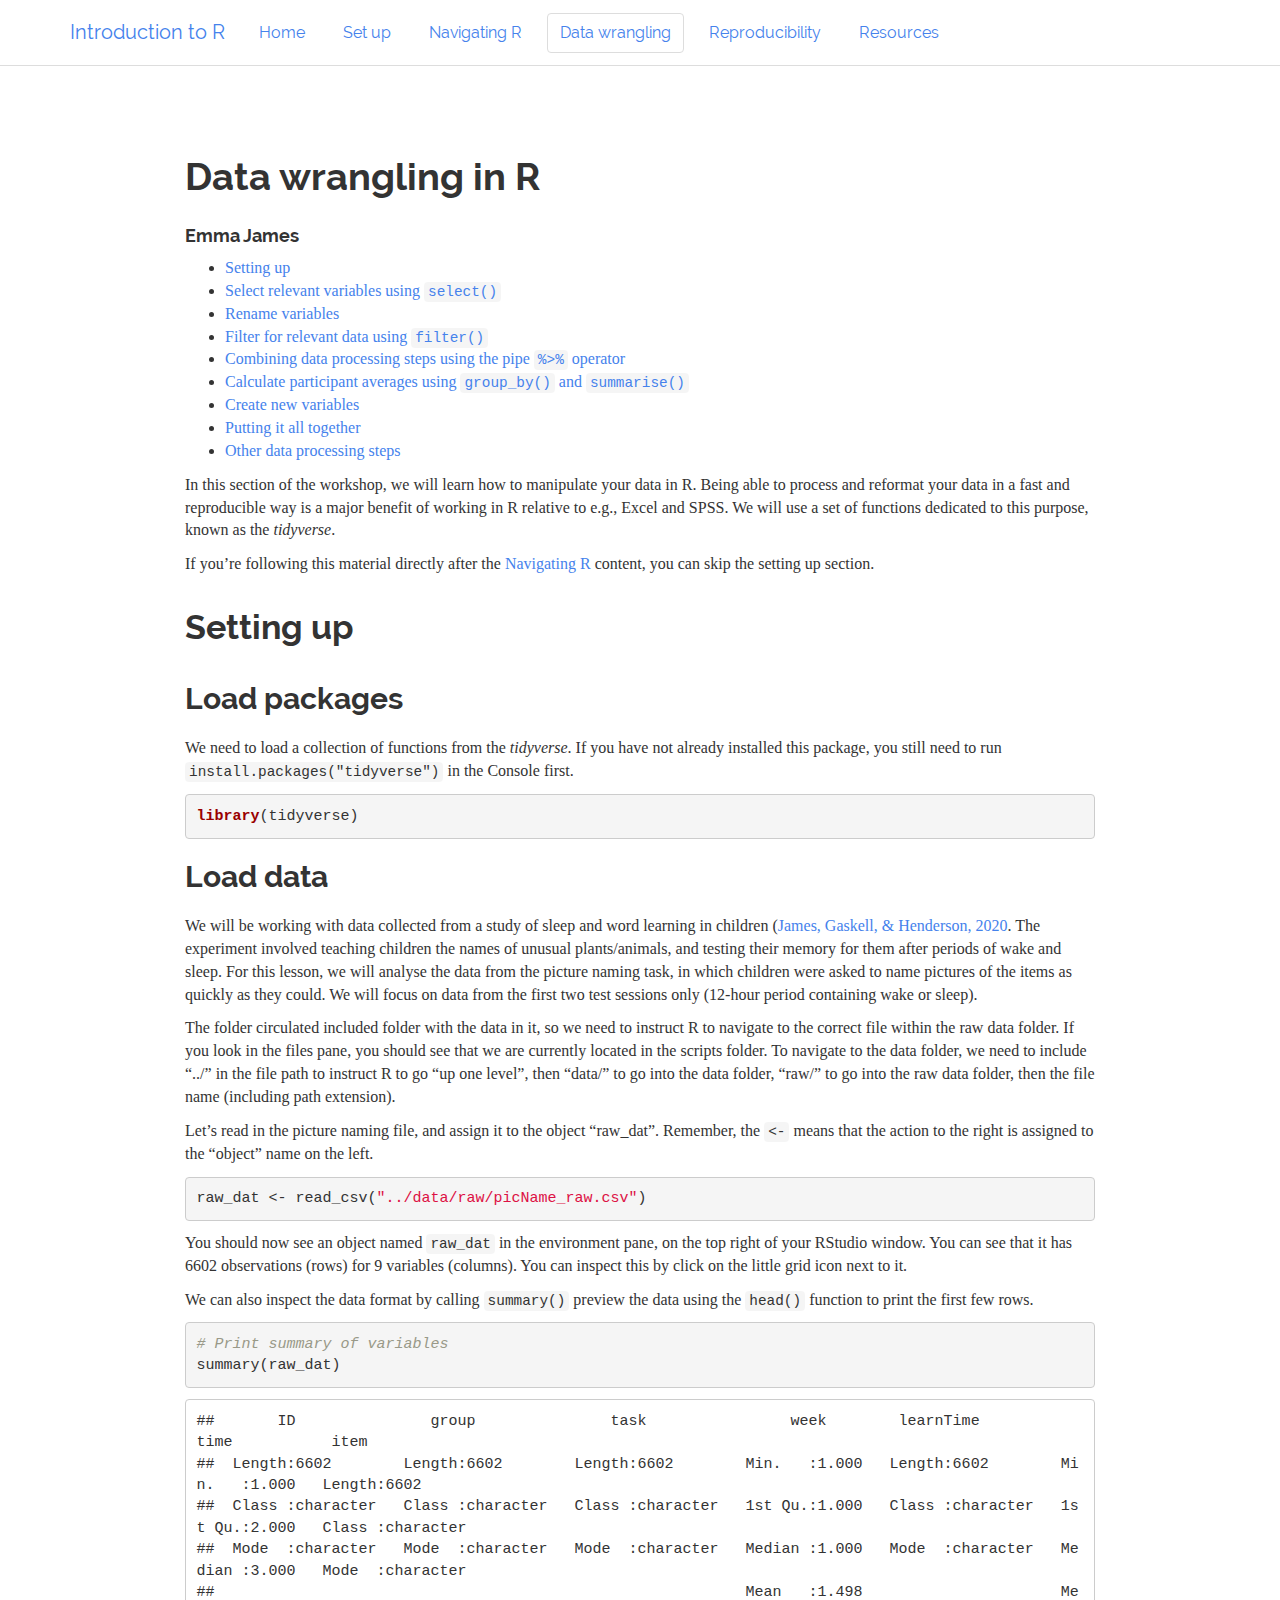
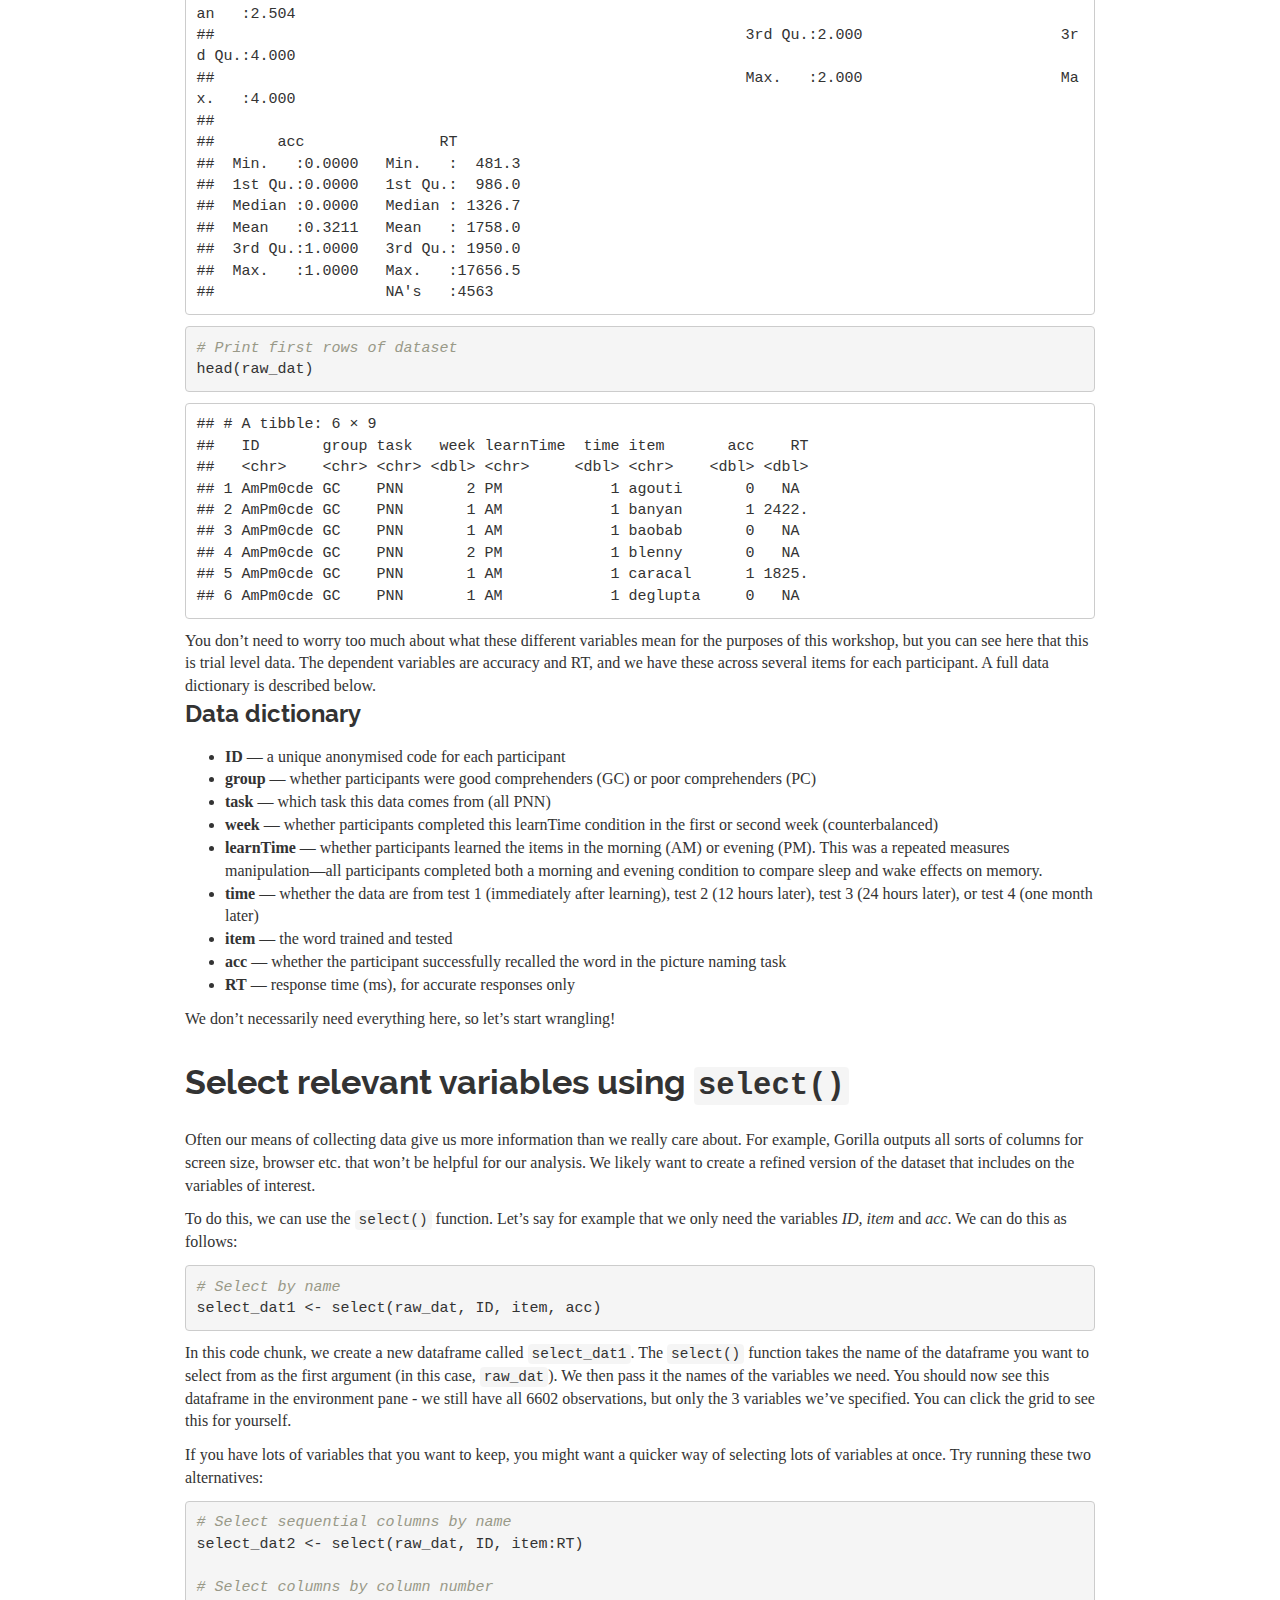
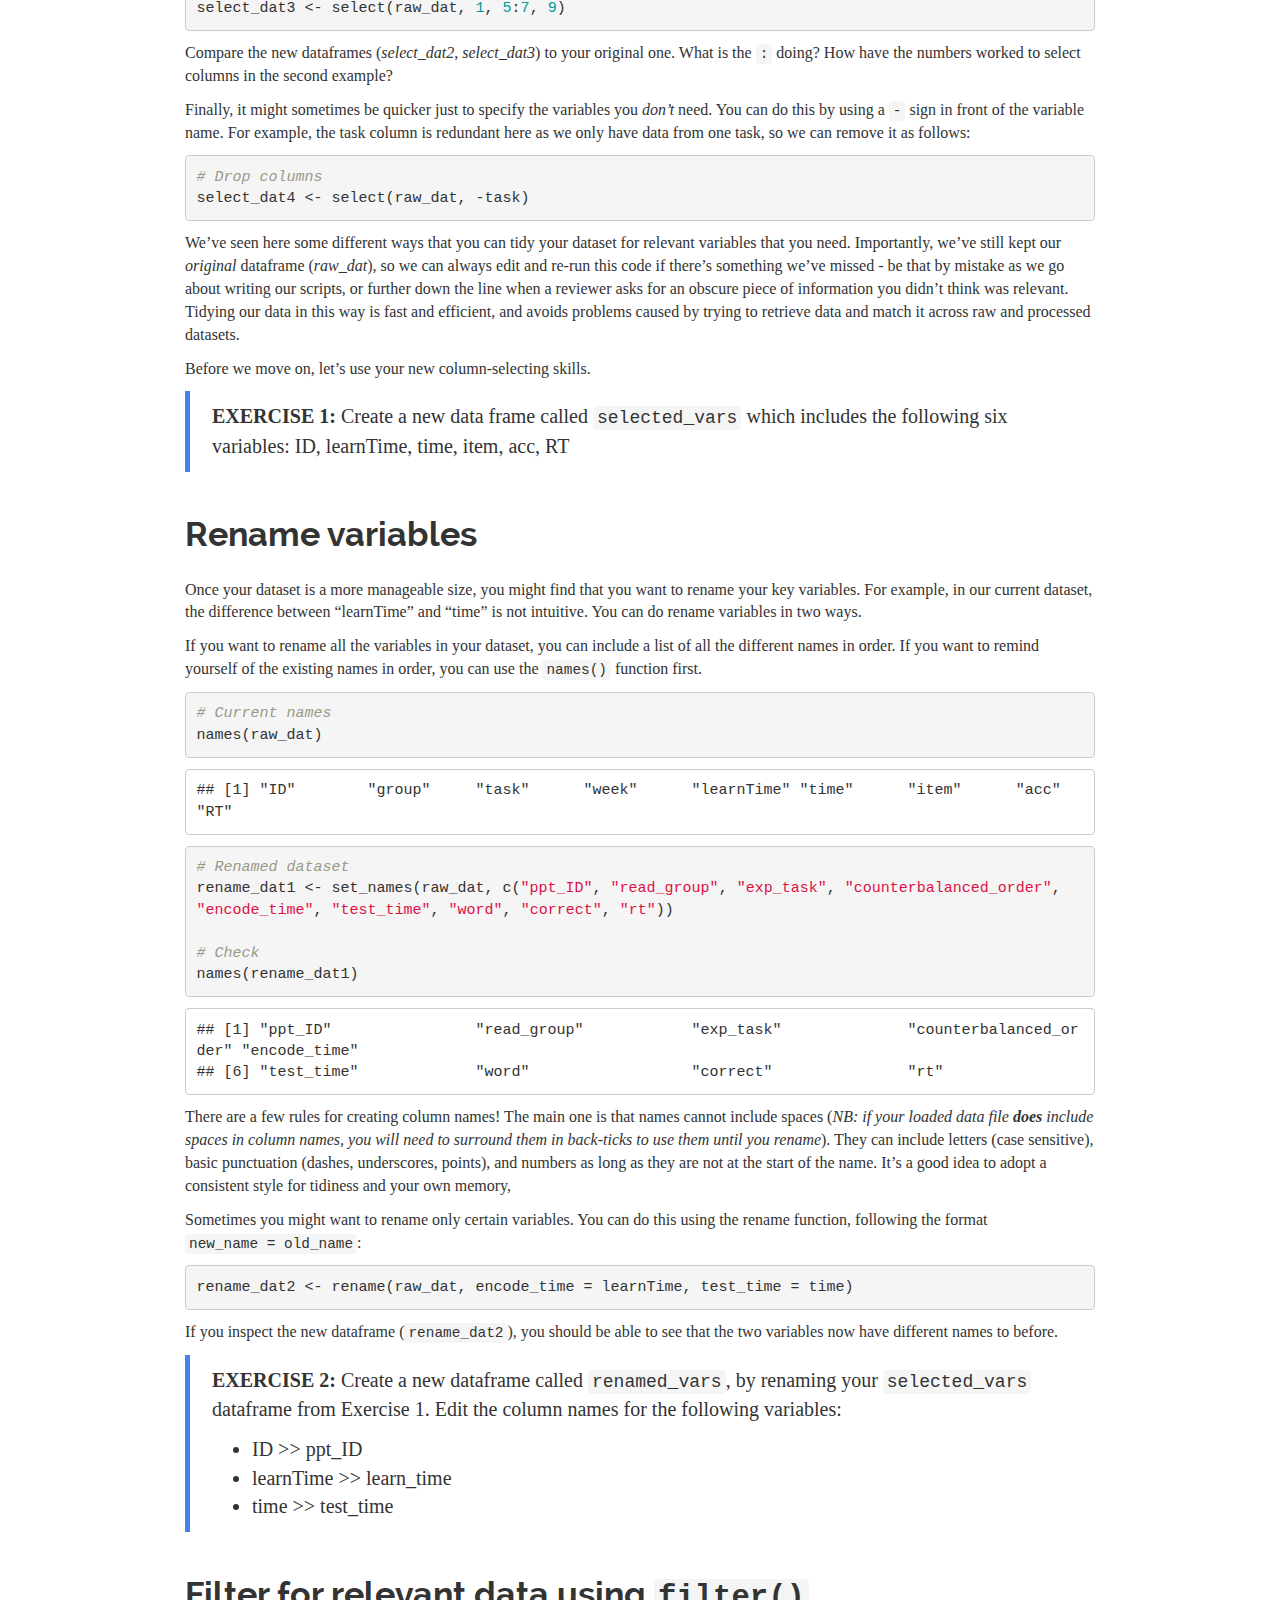
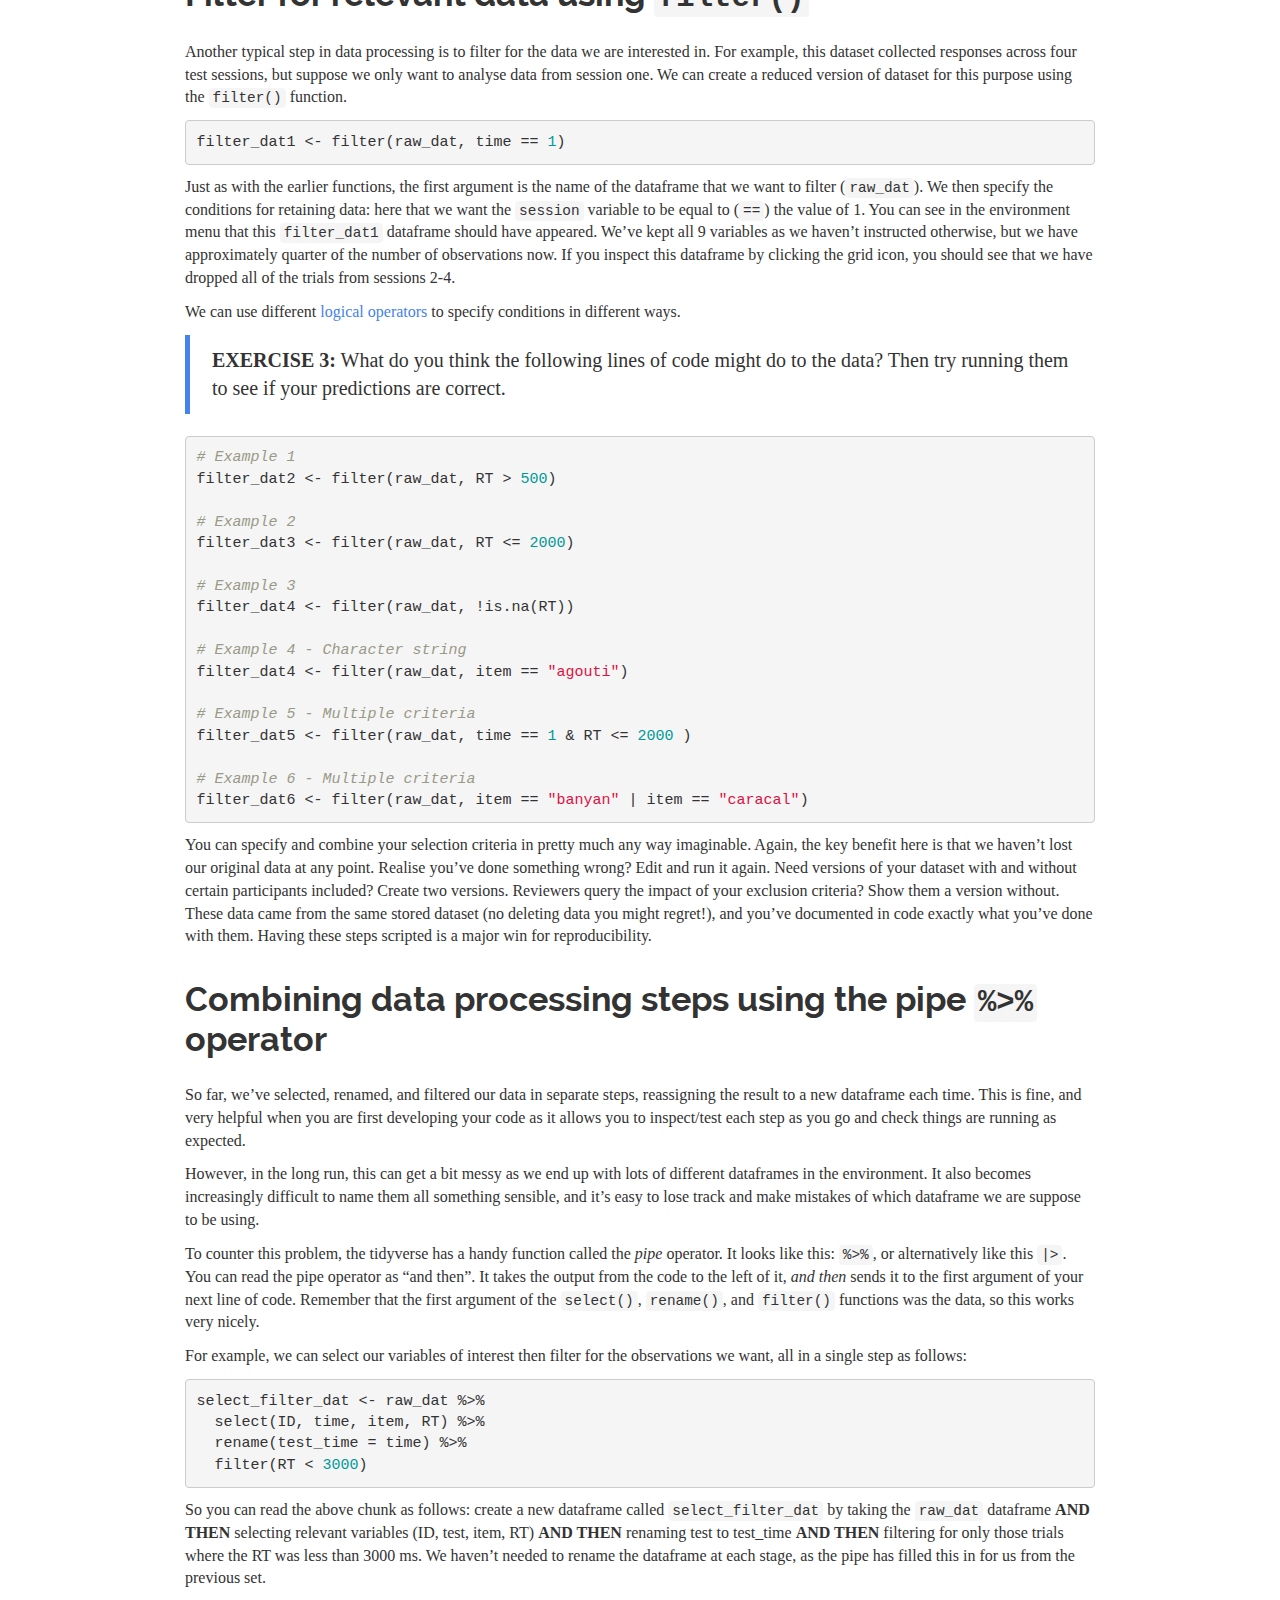
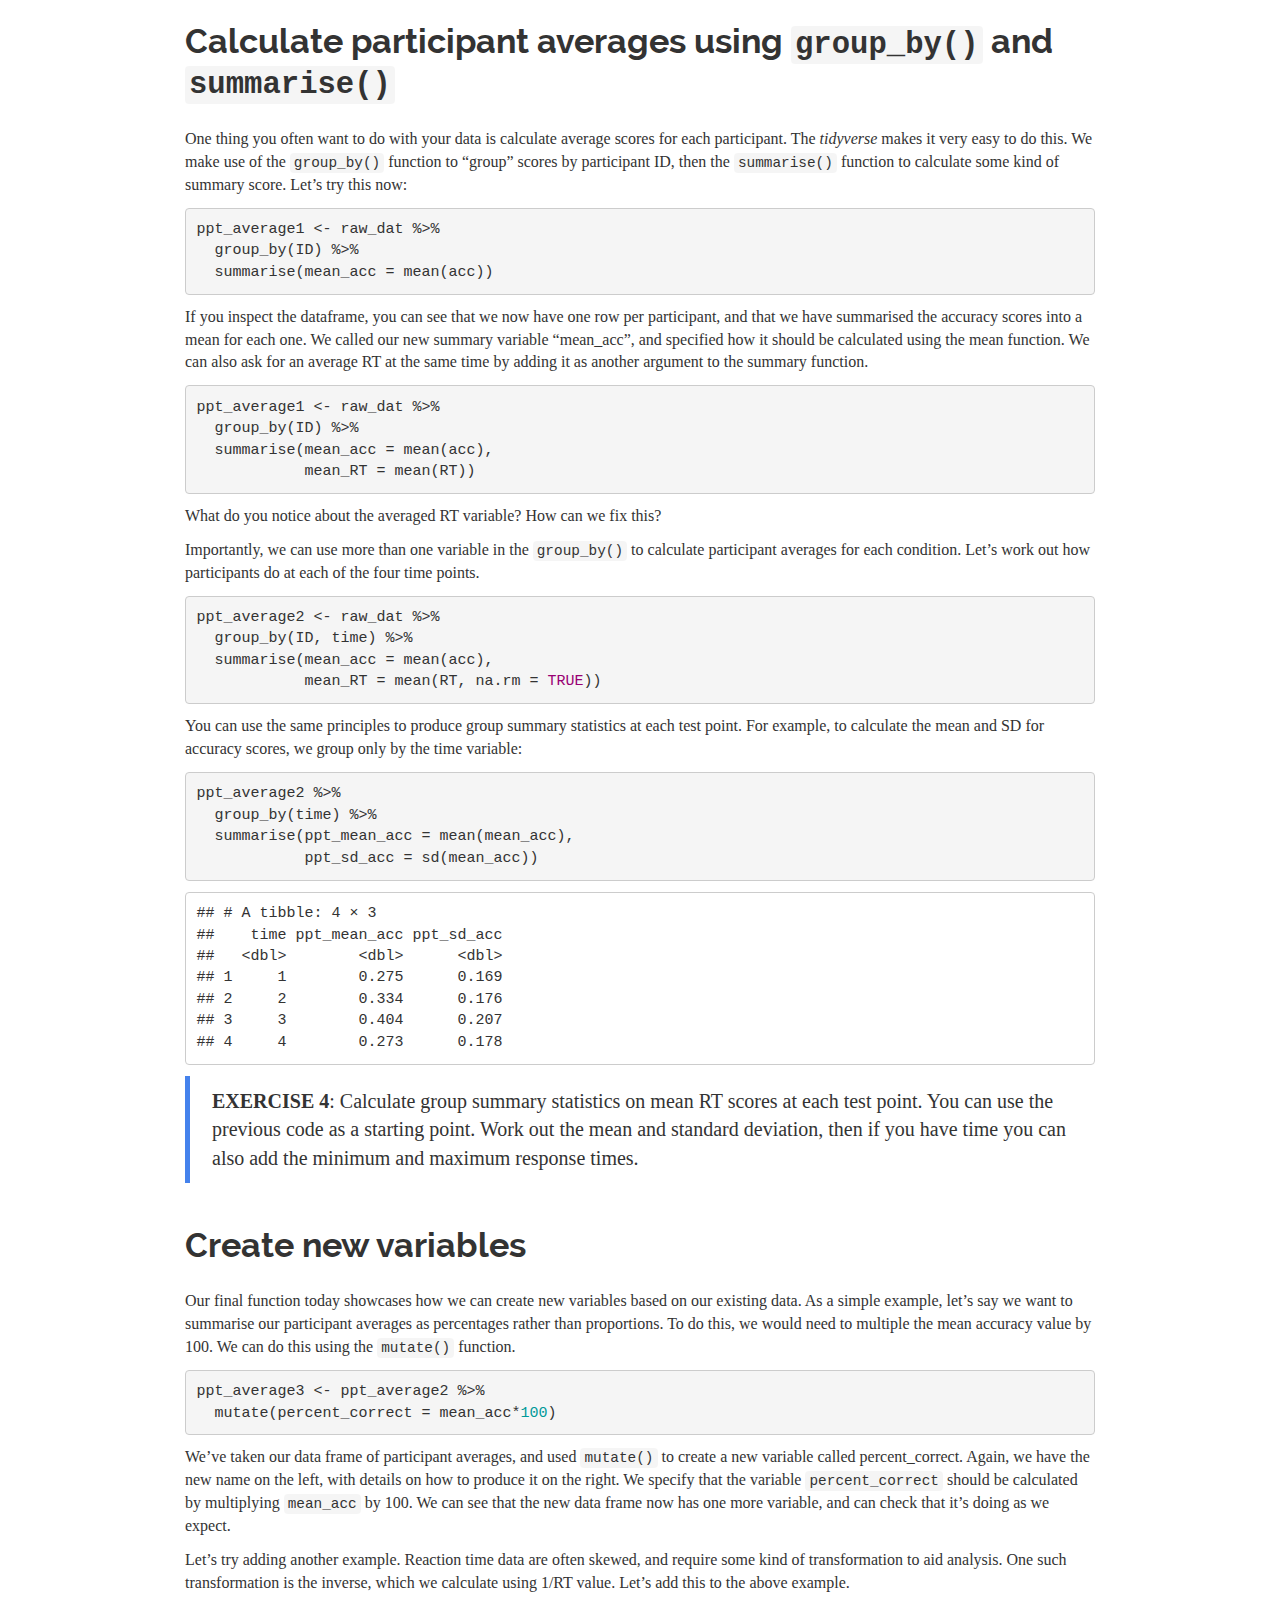
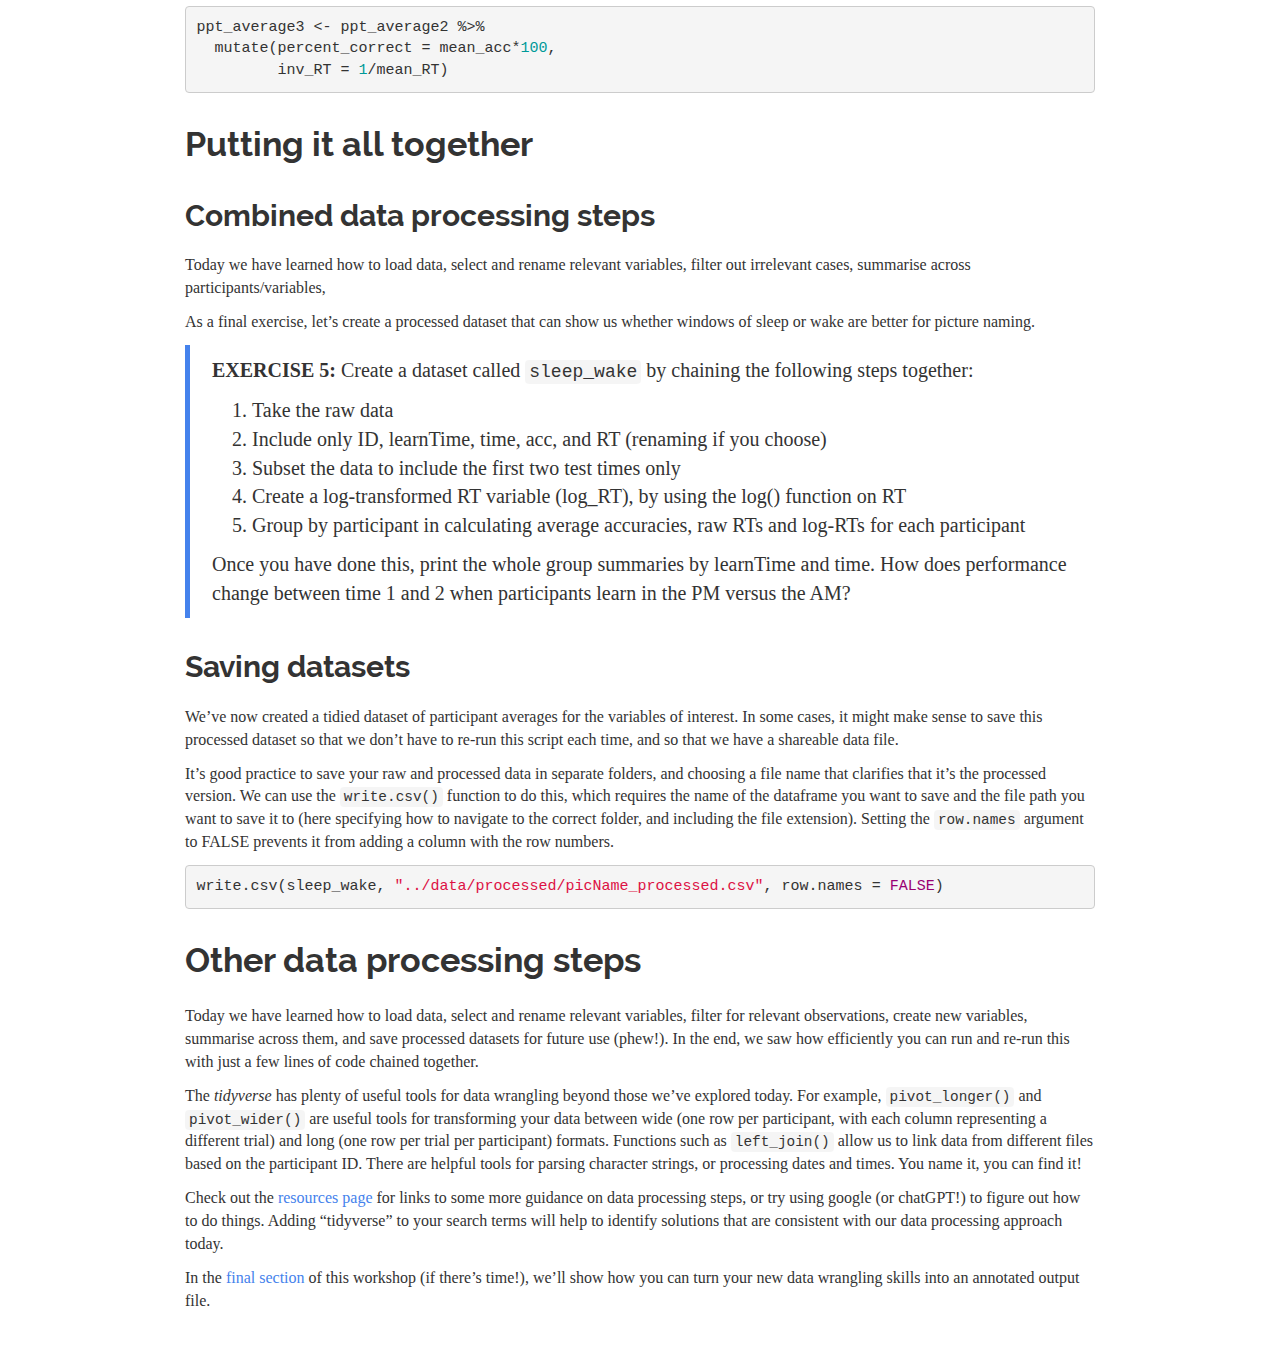
==== docs/data_wrangling.html @ 0422e915 "edited data wrangling typos" ====
<!DOCTYPE html>

<html>

<head>

<meta charset="utf-8" />
<meta name="generator" content="pandoc" />
<meta http-equiv="X-UA-Compatible" content="IE=EDGE" />


<meta name="author" content="Emma James" />


<title>Data wrangling in R</title>

<script src="site_libs/header-attrs-2.27/header-attrs.js"></script>
<script src="site_libs/jquery-3.6.0/jquery-3.6.0.min.js"></script>
<meta name="viewport" content="width=device-width, initial-scale=1" />
<link href="site_libs/bootstrap-3.3.5/css/readable.min.css" rel="stylesheet" />
<script src="site_libs/bootstrap-3.3.5/js/bootstrap.min.js"></script>
<script src="site_libs/bootstrap-3.3.5/shim/html5shiv.min.js"></script>
<script src="site_libs/bootstrap-3.3.5/shim/respond.min.js"></script>
<style>h1 {font-size: 34px;}
       h1.title {font-size: 38px;}
       h2 {font-size: 30px;}
       h3 {font-size: 24px;}
       h4 {font-size: 18px;}
       h5 {font-size: 16px;}
       h6 {font-size: 12px;}
       code {color: inherit; background-color: rgba(0, 0, 0, 0.04);}
       pre:not([class]) { background-color: white }</style>
<script src="site_libs/navigation-1.1/tabsets.js"></script>
<link href="site_libs/highlightjs-9.12.0/default.css" rel="stylesheet" />
<script src="site_libs/highlightjs-9.12.0/highlight.js"></script>

<style type="text/css">
  code{white-space: pre-wrap;}
  span.smallcaps{font-variant: small-caps;}
  span.underline{text-decoration: underline;}
  div.column{display: inline-block; vertical-align: top; width: 50%;}
  div.hanging-indent{margin-left: 1.5em; text-indent: -1.5em;}
  ul.task-list{list-style: none;}
    </style>

<style type="text/css">code{white-space: pre;}</style>
<script type="text/javascript">
if (window.hljs) {
  hljs.configure({languages: []});
  hljs.initHighlightingOnLoad();
  if (document.readyState && document.readyState === "complete") {
    window.setTimeout(function() { hljs.initHighlighting(); }, 0);
  }
}
</script>






<link rel="stylesheet" href="style.css" type="text/css" />



<style type = "text/css">
.main-container {
  max-width: 940px;
  margin-left: auto;
  margin-right: auto;
}
img {
  max-width:100%;
}
.tabbed-pane {
  padding-top: 12px;
}
.html-widget {
  margin-bottom: 20px;
}
button.code-folding-btn:focus {
  outline: none;
}
summary {
  display: list-item;
}
details > summary > p:only-child {
  display: inline;
}
pre code {
  padding: 0;
}
</style>


<style type="text/css">
.dropdown-submenu {
  position: relative;
}
.dropdown-submenu>.dropdown-menu {
  top: 0;
  left: 100%;
  margin-top: -6px;
  margin-left: -1px;
  border-radius: 0 6px 6px 6px;
}
.dropdown-submenu:hover>.dropdown-menu {
  display: block;
}
.dropdown-submenu>a:after {
  display: block;
  content: " ";
  float: right;
  width: 0;
  height: 0;
  border-color: transparent;
  border-style: solid;
  border-width: 5px 0 5px 5px;
  border-left-color: #cccccc;
  margin-top: 5px;
  margin-right: -10px;
}
.dropdown-submenu:hover>a:after {
  border-left-color: #adb5bd;
}
.dropdown-submenu.pull-left {
  float: none;
}
.dropdown-submenu.pull-left>.dropdown-menu {
  left: -100%;
  margin-left: 10px;
  border-radius: 6px 0 6px 6px;
}
</style>

<script type="text/javascript">
// manage active state of menu based on current page
$(document).ready(function () {
  // active menu anchor
  href = window.location.pathname
  href = href.substr(href.lastIndexOf('/') + 1)
  if (href === "")
    href = "index.html";
  var menuAnchor = $('a[href="' + href + '"]');

  // mark the anchor link active (and if it's in a dropdown, also mark that active)
  var dropdown = menuAnchor.closest('li.dropdown');
  if (window.bootstrap) { // Bootstrap 4+
    menuAnchor.addClass('active');
    dropdown.find('> .dropdown-toggle').addClass('active');
  } else { // Bootstrap 3
    menuAnchor.parent().addClass('active');
    dropdown.addClass('active');
  }

  // Navbar adjustments
  var navHeight = $(".navbar").first().height() + 15;
  var style = document.createElement('style');
  var pt = "padding-top: " + navHeight + "px; ";
  var mt = "margin-top: -" + navHeight + "px; ";
  var css = "";
  // offset scroll position for anchor links (for fixed navbar)
  for (var i = 1; i <= 6; i++) {
    css += ".section h" + i + "{ " + pt + mt + "}\n";
  }
  style.innerHTML = "body {" + pt + "padding-bottom: 40px; }\n" + css;
  document.head.appendChild(style);
});
</script>

<!-- tabsets -->

<style type="text/css">
.tabset-dropdown > .nav-tabs {
  display: inline-table;
  max-height: 500px;
  min-height: 44px;
  overflow-y: auto;
  border: 1px solid #ddd;
  border-radius: 4px;
}

.tabset-dropdown > .nav-tabs > li.active:before, .tabset-dropdown > .nav-tabs.nav-tabs-open:before {
  content: "\e259";
  font-family: 'Glyphicons Halflings';
  display: inline-block;
  padding: 10px;
  border-right: 1px solid #ddd;
}

.tabset-dropdown > .nav-tabs.nav-tabs-open > li.active:before {
  content: "\e258";
  font-family: 'Glyphicons Halflings';
  border: none;
}

.tabset-dropdown > .nav-tabs > li.active {
  display: block;
}

.tabset-dropdown > .nav-tabs > li > a,
.tabset-dropdown > .nav-tabs > li > a:focus,
.tabset-dropdown > .nav-tabs > li > a:hover {
  border: none;
  display: inline-block;
  border-radius: 4px;
  background-color: transparent;
}

.tabset-dropdown > .nav-tabs.nav-tabs-open > li {
  display: block;
  float: none;
}

.tabset-dropdown > .nav-tabs > li {
  display: none;
}
</style>

<!-- code folding -->




</head>

<body>


<div class="container-fluid main-container">




<div class="navbar navbar-default  navbar-fixed-top" role="navigation">
  <div class="container">
    <div class="navbar-header">
      <button type="button" class="navbar-toggle collapsed" data-toggle="collapse" data-bs-toggle="collapse" data-target="#navbar" data-bs-target="#navbar">
        <span class="icon-bar"></span>
        <span class="icon-bar"></span>
        <span class="icon-bar"></span>
      </button>
      <a class="navbar-brand" href="index.html">Introduction to R</a>
    </div>
    <div id="navbar" class="navbar-collapse collapse">
      <ul class="nav navbar-nav">
        <li>
  <a href="index.html">Home</a>
</li>
<li>
  <a href="setup.html">Set up</a>
</li>
<li>
  <a href="navigating_R.html">Navigating R</a>
</li>
<li>
  <a href="data_wrangling.html">Data wrangling</a>
</li>
<li>
  <a href="reproducibility.html">Reproducibility</a>
</li>
<li>
  <a href="resources.html">Resources</a>
</li>
      </ul>
      <ul class="nav navbar-nav navbar-right">
        
      </ul>
    </div><!--/.nav-collapse -->
  </div><!--/.container -->
</div><!--/.navbar -->

<div id="header">



<h1 class="title toc-ignore">Data wrangling in R</h1>
<h4 class="author">Emma James</h4>

</div>

<div id="TOC">
<ul>
<li><a href="#setting-up" id="toc-setting-up">Setting up</a></li>
<li><a href="#select-relevant-variables-using-select"
id="toc-select-relevant-variables-using-select">Select relevant
variables using <code>select()</code></a></li>
<li><a href="#rename-variables" id="toc-rename-variables">Rename
variables</a></li>
<li><a href="#filter-for-relevant-data-using-filter"
id="toc-filter-for-relevant-data-using-filter">Filter for relevant data
using <code>filter()</code></a></li>
<li><a href="#combining-data-processing-steps-using-the-pipe-operator"
id="toc-combining-data-processing-steps-using-the-pipe-operator">Combining
data processing steps using the pipe <code>%&gt;%</code>
operator</a></li>
<li><a
href="#calculate-participant-averages-using-group_by-and-summarise"
id="toc-calculate-participant-averages-using-group_by-and-summarise">Calculate
participant averages using <code>group_by()</code> and
<code>summarise()</code></a></li>
<li><a href="#create-new-variables" id="toc-create-new-variables">Create
new variables</a></li>
<li><a href="#putting-it-all-together"
id="toc-putting-it-all-together">Putting it all together</a></li>
<li><a href="#other-data-processing-steps"
id="toc-other-data-processing-steps">Other data processing
steps</a></li>
</ul>
</div>

<p>In this section of the workshop, we will learn how to manipulate your
data in R. Being able to process and reformat your data in a fast and
reproducible way is a major benefit of working in R relative to e.g.,
Excel and SPSS. We will use a set of functions dedicated to this
purpose, known as the <em>tidyverse</em>.</p>
<p>If you’re following this material directly after the <a
href="https://emljames.github.io/introR/navigating_R.html">Navigating
R</a> content, you can skip the setting up section.</p>
<div id="setting-up" class="section level1">
<h1>Setting up</h1>
<div id="load-packages" class="section level2">
<h2>Load packages</h2>
<p>We need to load a collection of functions from the
<em>tidyverse</em>. If you have not already installed this package, you
still need to run <code>install.packages("tidyverse")</code> in the
Console first.</p>
<pre class="r"><code>library(tidyverse)</code></pre>
</div>
<div id="load-data" class="section level2">
<h2>Load data</h2>
<p>We will be working with data collected from a study of sleep and word
learning in children (<a
href="https://acamh.onlinelibrary.wiley.com/doi/full/10.1111/jcpp.13253">James,
Gaskell, &amp; Henderson, 2020</a>. The experiment involved teaching
children the names of unusual plants/animals, and testing their memory
for them after periods of wake and sleep. For this lesson, we will
analyse the data from the picture naming task, in which children were
asked to name pictures of the items as quickly as they could. We will
focus on data from the first two test sessions only (12-hour period
containing wake or sleep).</p>
<p>The folder circulated included folder with the data in it, so we need
to instruct R to navigate to the correct file within the raw data
folder. If you look in the files pane, you should see that we are
currently located in the scripts folder. To navigate to the data folder,
we need to include “../” in the file path to instruct R to go “up one
level”, then “data/” to go into the data folder, “raw/” to go into the
raw data folder, then the file name (including path extension).</p>
<p>Let’s read in the picture naming file, and assign it to the object
“raw_dat”. Remember, the <code>&lt;-</code> means that the action to the
right is assigned to the “object” name on the left.</p>
<pre class="r"><code>raw_dat &lt;- read_csv(&quot;../data/raw/picName_raw.csv&quot;)</code></pre>
<p>You should now see an object named <code>raw_dat</code> in the
environment pane, on the top right of your RStudio window. You can see
that it has 6602 observations (rows) for 9 variables (columns). You can
inspect this by click on the little grid icon next to it.</p>
<p>We can also inspect the data format by calling <code>summary()</code>
preview the data using the <code>head()</code> function to print the
first few rows.</p>
<pre class="r"><code># Print summary of variables
summary(raw_dat)</code></pre>
<pre><code>##       ID               group               task                week        learnTime              time           item          
##  Length:6602        Length:6602        Length:6602        Min.   :1.000   Length:6602        Min.   :1.000   Length:6602       
##  Class :character   Class :character   Class :character   1st Qu.:1.000   Class :character   1st Qu.:2.000   Class :character  
##  Mode  :character   Mode  :character   Mode  :character   Median :1.000   Mode  :character   Median :3.000   Mode  :character  
##                                                           Mean   :1.498                      Mean   :2.504                     
##                                                           3rd Qu.:2.000                      3rd Qu.:4.000                     
##                                                           Max.   :2.000                      Max.   :4.000                     
##                                                                                                                                
##       acc               RT         
##  Min.   :0.0000   Min.   :  481.3  
##  1st Qu.:0.0000   1st Qu.:  986.0  
##  Median :0.0000   Median : 1326.7  
##  Mean   :0.3211   Mean   : 1758.0  
##  3rd Qu.:1.0000   3rd Qu.: 1950.0  
##  Max.   :1.0000   Max.   :17656.5  
##                   NA&#39;s   :4563</code></pre>
<pre class="r"><code># Print first rows of dataset 
head(raw_dat)</code></pre>
<pre><code>## # A tibble: 6 × 9
##   ID       group task   week learnTime  time item       acc    RT
##   &lt;chr&gt;    &lt;chr&gt; &lt;chr&gt; &lt;dbl&gt; &lt;chr&gt;     &lt;dbl&gt; &lt;chr&gt;    &lt;dbl&gt; &lt;dbl&gt;
## 1 AmPm0cde GC    PNN       2 PM            1 agouti       0   NA 
## 2 AmPm0cde GC    PNN       1 AM            1 banyan       1 2422.
## 3 AmPm0cde GC    PNN       1 AM            1 baobab       0   NA 
## 4 AmPm0cde GC    PNN       2 PM            1 blenny       0   NA 
## 5 AmPm0cde GC    PNN       1 AM            1 caracal      1 1825.
## 6 AmPm0cde GC    PNN       1 AM            1 deglupta     0   NA</code></pre>
<p>You don’t need to worry too much about what these different variables
mean for the purposes of this workshop, but you can see here that this
is trial level data. The dependent variables are accuracy and RT, and we
have these across several items for each participant. A full data
dictionary is described below.</p>
<div id="data-dictionary" class="section level3">
<h3>Data dictionary</h3>
<ul>
<li><strong>ID</strong> — a unique anonymised code for each
participant</li>
<li><strong>group</strong> — whether participants were good
comprehenders (GC) or poor comprehenders (PC)</li>
<li><strong>task</strong> — which task this data comes from (all
PNN)</li>
<li><strong>week</strong> — whether participants completed this
learnTime condition in the first or second week (counterbalanced)</li>
<li><strong>learnTime</strong> — whether participants learned the items
in the morning (AM) or evening (PM). This was a repeated measures
manipulation—all participants completed both a morning and evening
condition to compare sleep and wake effects on memory.</li>
<li><strong>time</strong> — whether the data are from test 1
(immediately after learning), test 2 (12 hours later), test 3 (24 hours
later), or test 4 (one month later)</li>
<li><strong>item</strong> — the word trained and tested</li>
<li><strong>acc</strong> — whether the participant successfully recalled
the word in the picture naming task</li>
<li><strong>RT</strong> — response time (ms), for accurate responses
only</li>
</ul>
<p>We don’t necessarily need everything here, so let’s start
wrangling!</p>
</div>
</div>
</div>
<div id="select-relevant-variables-using-select" class="section level1">
<h1>Select relevant variables using <code>select()</code></h1>
<p>Often our means of collecting data give us more information than we
really care about. For example, Gorilla outputs all sorts of columns for
screen size, browser etc. that won’t be helpful for our analysis. We
likely want to create a refined version of the dataset that includes on
the variables of interest.</p>
<p>To do this, we can use the <code>select()</code> function. Let’s say
for example that we only need the variables <em>ID, item</em> and
<em>acc</em>. We can do this as follows:</p>
<pre class="r"><code># Select by name
select_dat1 &lt;- select(raw_dat, ID, item, acc)</code></pre>
<p>In this code chunk, we create a new dataframe called
<code>select_dat1</code>. The <code>select()</code> function takes the
name of the dataframe you want to select from as the first argument (in
this case, <code>raw_dat</code>). We then pass it the names of the
variables we need. You should now see this dataframe in the environment
pane - we still have all 6602 observations, but only the 3 variables
we’ve specified. You can click the grid to see this for yourself.</p>
<p>If you have lots of variables that you want to keep, you might want a
quicker way of selecting lots of variables at once. Try running these
two alternatives:</p>
<pre class="r"><code># Select sequential columns by name
select_dat2 &lt;- select(raw_dat, ID, item:RT)

# Select columns by column number
select_dat3 &lt;- select(raw_dat, 1, 5:7, 9)</code></pre>
<p>Compare the new dataframes (<em>select_dat2</em>,
<em>select_dat3</em>) to your original one. What is the <code>:</code>
doing? How have the numbers worked to select columns in the second
example?</p>
<p>Finally, it might sometimes be quicker just to specify the variables
you <em>don’t</em> need. You can do this by using a <code>-</code> sign
in front of the variable name. For example, the task column is redundant
here as we only have data from one task, so we can remove it as
follows:</p>
<pre class="r"><code># Drop columns 
select_dat4 &lt;- select(raw_dat, -task)</code></pre>
<p>We’ve seen here some different ways that you can tidy your dataset
for relevant variables that you need. Importantly, we’ve still kept our
<em>original</em> dataframe (<em>raw_dat</em>), so we can always edit
and re-run this code if there’s something we’ve missed - be that by
mistake as we go about writing our scripts, or further down the line
when a reviewer asks for an obscure piece of information you didn’t
think was relevant. Tidying our data in this way is fast and efficient,
and avoids problems caused by trying to retrieve data and match it
across raw and processed datasets.</p>
<p>Before we move on, let’s use your new column-selecting skills.</p>
<blockquote>
<p><strong>EXERCISE 1:</strong> Create a new data frame called
<code>selected_vars</code> which includes the following six variables:
ID, learnTime, time, item, acc, RT</p>
</blockquote>
</div>
<div id="rename-variables" class="section level1">
<h1>Rename variables</h1>
<p>Once your dataset is a more manageable size, you might find that you
want to rename your key variables. For example, in our current dataset,
the difference between “learnTime” and “time” is not intuitive. You can
do rename variables in two ways.</p>
<p>If you want to rename all the variables in your dataset, you can
include a list of all the different names in order. If you want to
remind yourself of the existing names in order, you can use the
<code>names()</code> function first.</p>
<pre class="r"><code># Current names
names(raw_dat)</code></pre>
<pre><code>## [1] &quot;ID&quot;        &quot;group&quot;     &quot;task&quot;      &quot;week&quot;      &quot;learnTime&quot; &quot;time&quot;      &quot;item&quot;      &quot;acc&quot;       &quot;RT&quot;</code></pre>
<pre class="r"><code># Renamed dataset
rename_dat1 &lt;- set_names(raw_dat, c(&quot;ppt_ID&quot;, &quot;read_group&quot;, &quot;exp_task&quot;, &quot;counterbalanced_order&quot;, &quot;encode_time&quot;, &quot;test_time&quot;, &quot;word&quot;, &quot;correct&quot;, &quot;rt&quot;))

# Check 
names(rename_dat1)</code></pre>
<pre><code>## [1] &quot;ppt_ID&quot;                &quot;read_group&quot;            &quot;exp_task&quot;              &quot;counterbalanced_order&quot; &quot;encode_time&quot;          
## [6] &quot;test_time&quot;             &quot;word&quot;                  &quot;correct&quot;               &quot;rt&quot;</code></pre>
<p>There are a few rules for creating column names! The main one is that
names cannot include spaces (<em>NB: if your loaded data file
<strong>does</strong> include spaces in column names, you will need to
surround them in back-ticks to use them until you rename</em>). They can
include letters (case sensitive), basic punctuation (dashes,
underscores, points), and numbers as long as they are not at the start
of the name. It’s a good idea to adopt a consistent style for tidiness
and your own memory,</p>
<p>Sometimes you might want to rename only certain variables. You can do
this using the rename function, following the format
<code>new_name = old_name</code>:</p>
<pre class="r"><code>rename_dat2 &lt;- rename(raw_dat, encode_time = learnTime, test_time = time)</code></pre>
<p>If you inspect the new dataframe (<code>rename_dat2</code>), you
should be able to see that the two variables now have different names to
before.</p>
<blockquote>
<p><strong>EXERCISE 2:</strong> Create a new dataframe called
<code>renamed_vars</code>, by renaming your <code>selected_vars</code>
dataframe from Exercise 1. Edit the column names for the following
variables:</p>
<ul>
<li>ID &gt;&gt; ppt_ID</li>
<li>learnTime &gt;&gt; learn_time</li>
<li>time &gt;&gt; test_time</li>
</ul>
</blockquote>
</div>
<div id="filter-for-relevant-data-using-filter" class="section level1">
<h1>Filter for relevant data using <code>filter()</code></h1>
<p>Another typical step in data processing is to filter for the data we
are interested in. For example, this dataset collected responses across
four test sessions, but suppose we only want to analyse data from
session one. We can create a reduced version of dataset for this purpose
using the <code>filter()</code> function.</p>
<pre class="r"><code>filter_dat1 &lt;- filter(raw_dat, time == 1)</code></pre>
<p>Just as with the earlier functions, the first argument is the name of
the dataframe that we want to filter (<code>raw_dat</code>). We then
specify the conditions for retaining data: here that we want the
<code>session</code> variable to be equal to (<code>==</code>) the value
of 1. You can see in the environment menu that this
<code>filter_dat1</code> dataframe should have appeared. We’ve kept all
9 variables as we haven’t instructed otherwise, but we have
approximately quarter of the number of observations now. If you inspect
this dataframe by clicking the grid icon, you should see that we have
dropped all of the trials from sessions 2-4.</p>
<p>We can use different <a
href="https://bookdown.org/rwnahhas/IntroToR/logical.html">logical
operators</a> to specify conditions in different ways.</p>
<blockquote>
<p><strong>EXERCISE 3:</strong> What do you think the following lines of
code might do to the data? Then try running them to see if your
predictions are correct.</p>
</blockquote>
<pre class="r"><code># Example 1
filter_dat2 &lt;- filter(raw_dat, RT &gt; 500)

# Example 2
filter_dat3 &lt;- filter(raw_dat, RT &lt;= 2000)

# Example 3
filter_dat4 &lt;- filter(raw_dat, !is.na(RT))

# Example 4 - Character string
filter_dat4 &lt;- filter(raw_dat, item == &quot;agouti&quot;)

# Example 5 - Multiple criteria
filter_dat5 &lt;- filter(raw_dat, time == 1 &amp; RT &lt;= 2000 )

# Example 6 - Multiple criteria
filter_dat6 &lt;- filter(raw_dat, item == &quot;banyan&quot; | item == &quot;caracal&quot;)</code></pre>
<p>You can specify and combine your selection criteria in pretty much
any way imaginable. Again, the key benefit here is that we haven’t lost
our original data at any point. Realise you’ve done something wrong?
Edit and run it again. Need versions of your dataset with and without
certain participants included? Create two versions. Reviewers query the
impact of your exclusion criteria? Show them a version without. These
data came from the same stored dataset (no deleting data you might
regret!), and you’ve documented in code exactly what you’ve done with
them. Having these steps scripted is a major win for
reproducibility.</p>
</div>
<div id="combining-data-processing-steps-using-the-pipe-operator"
class="section level1">
<h1>Combining data processing steps using the pipe <code>%&gt;%</code>
operator</h1>
<p>So far, we’ve selected, renamed, and filtered our data in separate
steps, reassigning the result to a new dataframe each time. This is
fine, and very helpful when you are first developing your code as it
allows you to inspect/test each step as you go and check things are
running as expected.</p>
<p>However, in the long run, this can get a bit messy as we end up with
lots of different dataframes in the environment. It also becomes
increasingly difficult to name them all something sensible, and it’s
easy to lose track and make mistakes of which dataframe we are suppose
to be using.</p>
<p>To counter this problem, the tidyverse has a handy function called
the <em>pipe</em> operator. It looks like this: <code>%&gt;%</code>, or
alternatively like this <code>|&gt;</code>. You can read the pipe
operator as “and then”. It takes the output from the code to the left of
it, <em>and then</em> sends it to the first argument of your next line
of code. Remember that the first argument of the <code>select()</code>,
<code>rename()</code>, and <code>filter()</code> functions was the data,
so this works very nicely.</p>
<p>For example, we can select our variables of interest then filter for
the observations we want, all in a single step as follows:</p>
<pre class="r"><code>select_filter_dat &lt;- raw_dat %&gt;%
  select(ID, time, item, RT) %&gt;% 
  rename(test_time = time) %&gt;% 
  filter(RT &lt; 3000)</code></pre>
<p>So you can read the above chunk as follows: create a new dataframe
called <code>select_filter_dat</code> by taking the <code>raw_dat</code>
dataframe <strong>AND THEN</strong> selecting relevant variables (ID,
test, item, RT) <strong>AND THEN</strong> renaming test to test_time
<strong>AND THEN</strong> filtering for only those trials where the RT
was less than 3000 ms. We haven’t needed to rename the dataframe at each
stage, as the pipe has filled this in for us from the previous set.</p>
</div>
<div id="calculate-participant-averages-using-group_by-and-summarise"
class="section level1">
<h1>Calculate participant averages using <code>group_by()</code> and
<code>summarise()</code></h1>
<p>One thing you often want to do with your data is calculate average
scores for each participant. The <em>tidyverse</em> makes it very easy
to do this. We make use of the <code>group_by()</code> function to
“group” scores by participant ID, then the <code>summarise()</code>
function to calculate some kind of summary score. Let’s try this
now:</p>
<pre class="r"><code>ppt_average1 &lt;- raw_dat %&gt;% 
  group_by(ID) %&gt;% 
  summarise(mean_acc = mean(acc))</code></pre>
<p>If you inspect the dataframe, you can see that we now have one row
per participant, and that we have summarised the accuracy scores into a
mean for each one. We called our new summary variable “mean_acc”, and
specified how it should be calculated using the mean function. We can
also ask for an average RT at the same time by adding it as another
argument to the summary function.</p>
<pre class="r"><code>ppt_average1 &lt;- raw_dat %&gt;% 
  group_by(ID) %&gt;% 
  summarise(mean_acc = mean(acc),
            mean_RT = mean(RT))</code></pre>
<p>What do you notice about the averaged RT variable? How can we fix
this?</p>
<p>Importantly, we can use more than one variable in the
<code>group_by()</code> to calculate participant averages for each
condition. Let’s work out how participants do at each of the four time
points.</p>
<pre class="r"><code>ppt_average2 &lt;- raw_dat %&gt;% 
  group_by(ID, time) %&gt;% 
  summarise(mean_acc = mean(acc),
            mean_RT = mean(RT, na.rm = TRUE))</code></pre>
<p>You can use the same principles to produce group summary statistics
at each test point. For example, to calculate the mean and SD for
accuracy scores, we group only by the time variable:</p>
<pre class="r"><code>ppt_average2 %&gt;% 
  group_by(time) %&gt;% 
  summarise(ppt_mean_acc = mean(mean_acc),
            ppt_sd_acc = sd(mean_acc))</code></pre>
<pre><code>## # A tibble: 4 × 3
##    time ppt_mean_acc ppt_sd_acc
##   &lt;dbl&gt;        &lt;dbl&gt;      &lt;dbl&gt;
## 1     1        0.275      0.169
## 2     2        0.334      0.176
## 3     3        0.404      0.207
## 4     4        0.273      0.178</code></pre>
<blockquote>
<p><strong>EXERCISE 4</strong>: Calculate group summary statistics on
mean RT scores at each test point. You can use the previous code as a
starting point. Work out the mean and standard deviation, then if you
have time you can also add the minimum and maximum response times.</p>
</blockquote>
</div>
<div id="create-new-variables" class="section level1">
<h1>Create new variables</h1>
<p>Our final function today showcases how we can create new variables
based on our existing data. As a simple example, let’s say we want to
summarise our participant averages as percentages rather than
proportions. To do this, we would need to multiple the mean accuracy
value by 100. We can do this using the <code>mutate()</code>
function.</p>
<pre class="r"><code>ppt_average3 &lt;- ppt_average2 %&gt;% 
  mutate(percent_correct = mean_acc*100)</code></pre>
<p>We’ve taken our data frame of participant averages, and used
<code>mutate()</code> to create a new variable called percent_correct.
Again, we have the new name on the left, with details on how to produce
it on the right. We specify that the variable
<code>percent_correct</code> should be calculated by multiplying
<code>mean_acc</code> by 100. We can see that the new data frame now has
one more variable, and can check that it’s doing as we expect.</p>
<p>Let’s try adding another example. Reaction time data are often
skewed, and require some kind of transformation to aid analysis. One
such transformation is the inverse, which we calculate using 1/RT value.
Let’s add this to the above example.</p>
<pre class="r"><code>ppt_average3 &lt;- ppt_average2 %&gt;% 
  mutate(percent_correct = mean_acc*100,
         inv_RT = 1/mean_RT)</code></pre>
</div>
<div id="putting-it-all-together" class="section level1">
<h1>Putting it all together</h1>
<div id="combined-data-processing-steps" class="section level2">
<h2>Combined data processing steps</h2>
<p>Today we have learned how to load data, select and rename relevant
variables, filter out irrelevant cases, summarise across
participants/variables,</p>
<p>As a final exercise, let’s create a processed dataset that can show
us whether windows of sleep or wake are better for picture naming.</p>
<blockquote>
<p><strong>EXERCISE 5:</strong> Create a dataset called
<code>sleep_wake</code> by chaining the following steps together:</p>
<ol style="list-style-type: decimal">
<li>Take the raw data</li>
<li>Include only ID, learnTime, time, acc, and RT (renaming if you
choose)</li>
<li>Subset the data to include the first two test times only</li>
<li>Create a log-transformed RT variable (log_RT), by using the log()
function on RT</li>
<li>Group by participant in calculating average accuracies, raw RTs and
log-RTs for each participant</li>
</ol>
<p>Once you have done this, print the whole group summaries by learnTime
and time. How does performance change between time 1 and 2 when
participants learn in the PM versus the AM?</p>
</blockquote>
</div>
<div id="saving-datasets" class="section level2">
<h2>Saving datasets</h2>
<p>We’ve now created a tidied dataset of participant averages for the
variables of interest. In some cases, it might make sense to save this
processed dataset so that we don’t have to re-run this script each time,
and so that we have a shareable data file.</p>
<p>It’s good practice to save your raw and processed data in separate
folders, and choosing a file name that clarifies that it’s the processed
version. We can use the <code>write.csv()</code> function to do this,
which requires the name of the dataframe you want to save and the file
path you want to save it to (here specifying how to navigate to the
correct folder, and including the file extension). Setting the
<code>row.names</code> argument to FALSE prevents it from adding a
column with the row numbers.</p>
<pre class="r"><code>write.csv(sleep_wake, &quot;../data/processed/picName_processed.csv&quot;, row.names = FALSE)</code></pre>
</div>
</div>
<div id="other-data-processing-steps" class="section level1">
<h1>Other data processing steps</h1>
<p>Today we have learned how to load data, select and rename relevant
variables, filter for relevant observations, create new variables,
summarise across them, and save processed datasets for future use
(phew!). In the end, we saw how efficiently you can run and re-run this
with just a few lines of code chained together.</p>
<p>The <em>tidyverse</em> has plenty of useful tools for data wrangling
beyond those we’ve explored today. For example,
<code>pivot_longer()</code> and <code>pivot_wider()</code> are useful
tools for transforming your data between wide (one row per participant,
with each column representing a different trial) and long (one row per
trial per participant) formats. Functions such as
<code>left_join()</code> allow us to link data from different files
based on the participant ID. There are helpful tools for parsing
character strings, or processing dates and times. You name it, you can
find it!</p>
<p>Check out the <a
href="https://emljames.github.io/introR/resources.html">resources
page</a> for links to some more guidance on data processing steps, or
try using google (or chatGPT!) to figure out how to do things. Adding
“tidyverse” to your search terms will help to identify solutions that
are consistent with our data processing approach today.</p>
<p>In the <a
href="https://emljames.github.io/introR/reproducibility.html">final
section</a> of this workshop (if there’s time!), we’ll show how you can
turn your new data wrangling skills into an annotated output file.</p>
</div>




</div>

<script>

// add bootstrap table styles to pandoc tables
function bootstrapStylePandocTables() {
  $('tr.odd').parent('tbody').parent('table').addClass('table table-condensed');
}
$(document).ready(function () {
  bootstrapStylePandocTables();
});


</script>

<!-- tabsets -->

<script>
$(document).ready(function () {
  window.buildTabsets("TOC");
});

$(document).ready(function () {
  $('.tabset-dropdown > .nav-tabs > li').click(function () {
    $(this).parent().toggleClass('nav-tabs-open');
  });
});
</script>

<!-- code folding -->


<!-- dynamically load mathjax for compatibility with self-contained -->
<script>
  (function () {
    var script = document.createElement("script");
    script.type = "text/javascript";
    script.src  = "https://mathjax.rstudio.com/latest/MathJax.js?config=TeX-AMS-MML_HTMLorMML";
    document.getElementsByTagName("head")[0].appendChild(script);
  })();
</script>

</body>
</html>
---- docs/site_libs/bootstrap-3.3.5/css/readable.min.css ----
@font-face {
  font-family: 'Raleway';
  font-style: normal;
  font-weight: 400;
  src: url(fonts/Raleway.ttf) format('truetype');
}
@font-face {
  font-family: 'Raleway';
  font-style: normal;
  font-weight: 700;
  src: url(fonts/RalewayBold.ttf) format('truetype');
}

/*!
 * bootswatch v3.3.6
 * Homepage: http://bootswatch.com
 * Copyright 2012-2015 Thomas Park
 * Licensed under MIT
 * Based on Bootstrap
*//*!
 * Bootstrap v3.3.6 (http://getbootstrap.com)
 * Copyright 2011-2015 Twitter, Inc.
 * Licensed under MIT (https://github.com/twbs/bootstrap/blob/master/LICENSE)
 *//*! normalize.css v3.0.3 | MIT License | github.com/necolas/normalize.css */html{font-family:sans-serif;-ms-text-size-adjust:100%;-webkit-text-size-adjust:100%}body{margin:0}article,aside,details,figcaption,figure,footer,header,hgroup,main,menu,nav,section,summary{display:block}audio,canvas,progress,video{display:inline-block;vertical-align:baseline}audio:not([controls]){display:none;height:0}[hidden],template{display:none}a{background-color:transparent}a:active,a:hover{outline:0}abbr[title]{border-bottom:1px dotted}b,strong{font-weight:bold}dfn{font-style:italic}h1{font-size:2em;margin:0.67em 0}mark{background:#ff0;color:#000}small{font-size:80%}sub,sup{font-size:75%;line-height:0;position:relative;vertical-align:baseline}sup{top:-0.5em}sub{bottom:-0.25em}img{border:0}svg:not(:root){overflow:hidden}figure{margin:1em 40px}hr{-webkit-box-sizing:content-box;-moz-box-sizing:content-box;box-sizing:content-box;height:0}pre{overflow:auto}code,kbd,pre,samp{font-family:monospace, monospace;font-size:1em}button,input,optgroup,select,textarea{color:inherit;font:inherit;margin:0}button{overflow:visible}button,select{text-transform:none}button,html input[type="button"],input[type="reset"],input[type="submit"]{-webkit-appearance:button;cursor:pointer}button[disabled],html input[disabled]{cursor:default}button::-moz-focus-inner,input::-moz-focus-inner{border:0;padding:0}input{line-height:normal}input[type="checkbox"],input[type="radio"]{-webkit-box-sizing:border-box;-moz-box-sizing:border-box;box-sizing:border-box;padding:0}input[type="number"]::-webkit-inner-spin-button,input[type="number"]::-webkit-outer-spin-button{height:auto}input[type="search"]{-webkit-appearance:textfield;-webkit-box-sizing:content-box;-moz-box-sizing:content-box;box-sizing:content-box}input[type="search"]::-webkit-search-cancel-button,input[type="search"]::-webkit-search-decoration{-webkit-appearance:none}fieldset{border:1px solid #c0c0c0;margin:0 2px;padding:0.35em 0.625em 0.75em}legend{border:0;padding:0}textarea{overflow:auto}optgroup{font-weight:bold}table{border-collapse:collapse;border-spacing:0}td,th{padding:0}/*! Source: https://github.com/h5bp/html5-boilerplate/blob/master/src/css/main.css */@media print{*,*:before,*:after{background:transparent !important;color:#000 !important;-webkit-box-shadow:none !important;box-shadow:none !important;text-shadow:none !important}a,a:visited{text-decoration:underline}a[href]:after{content:" (" attr(href) ")"}abbr[title]:after{content:" (" attr(title) ")"}a[href^="#"]:after,a[href^="javascript:"]:after{content:""}pre,blockquote{border:1px solid #999;page-break-inside:avoid}thead{display:table-header-group}tr,img{page-break-inside:avoid}img{max-width:100% !important}p,h2,h3{orphans:3;widows:3}h2,h3{page-break-after:avoid}.navbar{display:none}.btn>.caret,.dropup>.btn>.caret{border-top-color:#000 !important}.label{border:1px solid #000}.table{border-collapse:collapse !important}.table td,.table th{background-color:#fff !important}.table-bordered th,.table-bordered td{border:1px solid #ddd !important}}@font-face{font-family:'Glyphicons Halflings';src:url('../fonts/glyphicons-halflings-regular.eot');src:url('../fonts/glyphicons-halflings-regular.eot?#iefix') format('embedded-opentype'),url('../fonts/glyphicons-halflings-regular.woff') format('woff'),url('../fonts/glyphicons-halflings-regular.ttf') format('truetype'),url('../fonts/glyphicons-halflings-regular.svg#glyphicons_halflingsregular') format('svg')}.glyphicon{position:relative;top:1px;display:inline-block;font-family:'Glyphicons Halflings';font-style:normal;font-weight:normal;line-height:1;-webkit-font-smoothing:antialiased;-moz-osx-font-smoothing:grayscale}.glyphicon-asterisk:before{content:"\002a"}.glyphicon-plus:before{content:"\002b"}.glyphicon-euro:before,.glyphicon-eur:before{content:"\20ac"}.glyphicon-minus:before{content:"\2212"}.glyphicon-cloud:before{content:"\2601"}.glyphicon-envelope:before{content:"\2709"}.glyphicon-pencil:before{content:"\270f"}.glyphicon-glass:before{content:"\e001"}.glyphicon-music:before{content:"\e002"}.glyphicon-search:before{content:"\e003"}.glyphicon-heart:before{content:"\e005"}.glyphicon-star:before{content:"\e006"}.glyphicon-star-empty:before{content:"\e007"}.glyphicon-user:before{content:"\e008"}.glyphicon-film:before{content:"\e009"}.glyphicon-th-large:before{content:"\e010"}.glyphicon-th:before{content:"\e011"}.glyphicon-th-list:before{content:"\e012"}.glyphicon-ok:before{content:"\e013"}.glyphicon-remove:before{content:"\e014"}.glyphicon-zoom-in:before{content:"\e015"}.glyphicon-zoom-out:before{content:"\e016"}.glyphicon-off:before{content:"\e017"}.glyphicon-signal:before{content:"\e018"}.glyphicon-cog:before{content:"\e019"}.glyphicon-trash:before{content:"\e020"}.glyphicon-home:before{content:"\e021"}.glyphicon-file:before{content:"\e022"}.glyphicon-time:before{content:"\e023"}.glyphicon-road:before{content:"\e024"}.glyphicon-download-alt:before{content:"\e025"}.glyphicon-download:before{content:"\e026"}.glyphicon-upload:before{content:"\e027"}.glyphicon-inbox:before{content:"\e028"}.glyphicon-play-circle:before{content:"\e029"}.glyphicon-repeat:before{content:"\e030"}.glyphicon-refresh:before{content:"\e031"}.glyphicon-list-alt:before{content:"\e032"}.glyphicon-lock:before{content:"\e033"}.glyphicon-flag:before{content:"\e034"}.glyphicon-headphones:before{content:"\e035"}.glyphicon-volume-off:before{content:"\e036"}.glyphicon-volume-down:before{content:"\e037"}.glyphicon-volume-up:before{content:"\e038"}.glyphicon-qrcode:before{content:"\e039"}.glyphicon-barcode:before{content:"\e040"}.glyphicon-tag:before{content:"\e041"}.glyphicon-tags:before{content:"\e042"}.glyphicon-book:before{content:"\e043"}.glyphicon-bookmark:before{content:"\e044"}.glyphicon-print:before{content:"\e045"}.glyphicon-camera:before{content:"\e046"}.glyphicon-font:before{content:"\e047"}.glyphicon-bold:before{content:"\e048"}.glyphicon-italic:before{content:"\e049"}.glyphicon-text-height:before{content:"\e050"}.glyphicon-text-width:before{content:"\e051"}.glyphicon-align-left:before{content:"\e052"}.glyphicon-align-center:before{content:"\e053"}.glyphicon-align-right:before{content:"\e054"}.glyphicon-align-justify:before{content:"\e055"}.glyphicon-list:before{content:"\e056"}.glyphicon-indent-left:before{content:"\e057"}.glyphicon-indent-right:before{content:"\e058"}.glyphicon-facetime-video:before{content:"\e059"}.glyphicon-picture:before{content:"\e060"}.glyphicon-map-marker:before{content:"\e062"}.glyphicon-adjust:before{content:"\e063"}.glyphicon-tint:before{content:"\e064"}.glyphicon-edit:before{content:"\e065"}.glyphicon-share:before{content:"\e066"}.glyphicon-check:before{content:"\e067"}.glyphicon-move:before{content:"\e068"}.glyphicon-step-backward:before{content:"\e069"}.glyphicon-fast-backward:before{content:"\e070"}.glyphicon-backward:before{content:"\e071"}.glyphicon-play:before{content:"\e072"}.glyphicon-pause:before{content:"\e073"}.glyphicon-stop:before{content:"\e074"}.glyphicon-forward:before{content:"\e075"}.glyphicon-fast-forward:before{content:"\e076"}.glyphicon-step-forward:before{content:"\e077"}.glyphicon-eject:before{content:"\e078"}.glyphicon-chevron-left:before{content:"\e079"}.glyphicon-chevron-right:before{content:"\e080"}.glyphicon-plus-sign:before{content:"\e081"}.glyphicon-minus-sign:before{content:"\e082"}.glyphicon-remove-sign:before{content:"\e083"}.glyphicon-ok-sign:before{content:"\e084"}.glyphicon-question-sign:before{content:"\e085"}.glyphicon-info-sign:before{content:"\e086"}.glyphicon-screenshot:before{content:"\e087"}.glyphicon-remove-circle:before{content:"\e088"}.glyphicon-ok-circle:before{content:"\e089"}.glyphicon-ban-circle:before{content:"\e090"}.glyphicon-arrow-left:before{content:"\e091"}.glyphicon-arrow-right:before{content:"\e092"}.glyphicon-arrow-up:before{content:"\e093"}.glyphicon-arrow-down:before{content:"\e094"}.glyphicon-share-alt:before{content:"\e095"}.glyphicon-resize-full:before{content:"\e096"}.glyphicon-resize-small:before{content:"\e097"}.glyphicon-exclamation-sign:before{content:"\e101"}.glyphicon-gift:before{content:"\e102"}.glyphicon-leaf:before{content:"\e103"}.glyphicon-fire:before{content:"\e104"}.glyphicon-eye-open:before{content:"\e105"}.glyphicon-eye-close:before{content:"\e106"}.glyphicon-warning-sign:before{content:"\e107"}.glyphicon-plane:before{content:"\e108"}.glyphicon-calendar:before{content:"\e109"}.glyphicon-random:before{content:"\e110"}.glyphicon-comment:before{content:"\e111"}.glyphicon-magnet:before{content:"\e112"}.glyphicon-chevron-up:before{content:"\e113"}.glyphicon-chevron-down:before{content:"\e114"}.glyphicon-retweet:before{content:"\e115"}.glyphicon-shopping-cart:before{content:"\e116"}.glyphicon-folder-close:before{content:"\e117"}.glyphicon-folder-open:before{content:"\e118"}.glyphicon-resize-vertical:before{content:"\e119"}.glyphicon-resize-horizontal:before{content:"\e120"}.glyphicon-hdd:before{content:"\e121"}.glyphicon-bullhorn:before{content:"\e122"}.glyphicon-bell:before{content:"\e123"}.glyphicon-certificate:before{content:"\e124"}.glyphicon-thumbs-up:before{content:"\e125"}.glyphicon-thumbs-down:before{content:"\e126"}.glyphicon-hand-right:before{content:"\e127"}.glyphicon-hand-left:before{content:"\e128"}.glyphicon-hand-up:before{content:"\e129"}.glyphicon-hand-down:before{content:"\e130"}.glyphicon-circle-arrow-right:before{content:"\e131"}.glyphicon-circle-arrow-left:before{content:"\e132"}.glyphicon-circle-arrow-up:before{content:"\e133"}.glyphicon-circle-arrow-down:before{content:"\e134"}.glyphicon-globe:before{content:"\e135"}.glyphicon-wrench:before{content:"\e136"}.glyphicon-tasks:before{content:"\e137"}.glyphicon-filter:before{content:"\e138"}.glyphicon-briefcase:before{content:"\e139"}.glyphicon-fullscreen:before{content:"\e140"}.glyphicon-dashboard:before{content:"\e141"}.glyphicon-paperclip:before{content:"\e142"}.glyphicon-heart-empty:before{content:"\e143"}.glyphicon-link:before{content:"\e144"}.glyphicon-phone:before{content:"\e145"}.glyphicon-pushpin:before{content:"\e146"}.glyphicon-usd:before{content:"\e148"}.glyphicon-gbp:before{content:"\e149"}.glyphicon-sort:before{content:"\e150"}.glyphicon-sort-by-alphabet:before{content:"\e151"}.glyphicon-sort-by-alphabet-alt:before{content:"\e152"}.glyphicon-sort-by-order:before{content:"\e153"}.glyphicon-sort-by-order-alt:before{content:"\e154"}.glyphicon-sort-by-attributes:before{content:"\e155"}.glyphicon-sort-by-attributes-alt:before{content:"\e156"}.glyphicon-unchecked:before{content:"\e157"}.glyphicon-expand:before{content:"\e158"}.glyphicon-collapse-down:before{content:"\e159"}.glyphicon-collapse-up:before{content:"\e160"}.glyphicon-log-in:before{content:"\e161"}.glyphicon-flash:before{content:"\e162"}.glyphicon-log-out:before{content:"\e163"}.glyphicon-new-window:before{content:"\e164"}.glyphicon-record:before{content:"\e165"}.glyphicon-save:before{content:"\e166"}.glyphicon-open:before{content:"\e167"}.glyphicon-saved:before{content:"\e168"}.glyphicon-import:before{content:"\e169"}.glyphicon-export:before{content:"\e170"}.glyphicon-send:before{content:"\e171"}.glyphicon-floppy-disk:before{content:"\e172"}.glyphicon-floppy-saved:before{content:"\e173"}.glyphicon-floppy-remove:before{content:"\e174"}.glyphicon-floppy-save:before{content:"\e175"}.glyphicon-floppy-open:before{content:"\e176"}.glyphicon-credit-card:before{content:"\e177"}.glyphicon-transfer:before{content:"\e178"}.glyphicon-cutlery:before{content:"\e179"}.glyphicon-header:before{content:"\e180"}.glyphicon-compressed:before{content:"\e181"}.glyphicon-earphone:before{content:"\e182"}.glyphicon-phone-alt:before{content:"\e183"}.glyphicon-tower:before{content:"\e184"}.glyphicon-stats:before{content:"\e185"}.glyphicon-sd-video:before{content:"\e186"}.glyphicon-hd-video:before{content:"\e187"}.glyphicon-subtitles:before{content:"\e188"}.glyphicon-sound-stereo:before{content:"\e189"}.glyphicon-sound-dolby:before{content:"\e190"}.glyphicon-sound-5-1:before{content:"\e191"}.glyphicon-sound-6-1:before{content:"\e192"}.glyphicon-sound-7-1:before{content:"\e193"}.glyphicon-copyright-mark:before{content:"\e194"}.glyphicon-registration-mark:before{content:"\e195"}.glyphicon-cloud-download:before{content:"\e197"}.glyphicon-cloud-upload:before{content:"\e198"}.glyphicon-tree-conifer:before{content:"\e199"}.glyphicon-tree-deciduous:before{content:"\e200"}.glyphicon-cd:before{content:"\e201"}.glyphicon-save-file:before{content:"\e202"}.glyphicon-open-file:before{content:"\e203"}.glyphicon-level-up:before{content:"\e204"}.glyphicon-copy:before{content:"\e205"}.glyphicon-paste:before{content:"\e206"}.glyphicon-alert:before{content:"\e209"}.glyphicon-equalizer:before{content:"\e210"}.glyphicon-king:before{content:"\e211"}.glyphicon-queen:before{content:"\e212"}.glyphicon-pawn:before{content:"\e213"}.glyphicon-bishop:before{content:"\e214"}.glyphicon-knight:before{content:"\e215"}.glyphicon-baby-formula:before{content:"\e216"}.glyphicon-tent:before{content:"\26fa"}.glyphicon-blackboard:before{content:"\e218"}.glyphicon-bed:before{content:"\e219"}.glyphicon-apple:before{content:"\f8ff"}.glyphicon-erase:before{content:"\e221"}.glyphicon-hourglass:before{content:"\231b"}.glyphicon-lamp:before{content:"\e223"}.glyphicon-duplicate:before{content:"\e224"}.glyphicon-piggy-bank:before{content:"\e225"}.glyphicon-scissors:before{content:"\e226"}.glyphicon-bitcoin:before{content:"\e227"}.glyphicon-btc:before{content:"\e227"}.glyphicon-xbt:before{content:"\e227"}.glyphicon-yen:before{content:"\00a5"}.glyphicon-jpy:before{content:"\00a5"}.glyphicon-ruble:before{content:"\20bd"}.glyphicon-rub:before{content:"\20bd"}.glyphicon-scale:before{content:"\e230"}.glyphicon-ice-lolly:before{content:"\e231"}.glyphicon-ice-lolly-tasted:before{content:"\e232"}.glyphicon-education:before{content:"\e233"}.glyphicon-option-horizontal:before{content:"\e234"}.glyphicon-option-vertical:before{content:"\e235"}.glyphicon-menu-hamburger:before{content:"\e236"}.glyphicon-modal-window:before{content:"\e237"}.glyphicon-oil:before{content:"\e238"}.glyphicon-grain:before{content:"\e239"}.glyphicon-sunglasses:before{content:"\e240"}.glyphicon-text-size:before{content:"\e241"}.glyphicon-text-color:before{content:"\e242"}.glyphicon-text-background:before{content:"\e243"}.glyphicon-object-align-top:before{content:"\e244"}.glyphicon-object-align-bottom:before{content:"\e245"}.glyphicon-object-align-horizontal:before{content:"\e246"}.glyphicon-object-align-left:before{content:"\e247"}.glyphicon-object-align-vertical:before{content:"\e248"}.glyphicon-object-align-right:before{content:"\e249"}.glyphicon-triangle-right:before{content:"\e250"}.glyphicon-triangle-left:before{content:"\e251"}.glyphicon-triangle-bottom:before{content:"\e252"}.glyphicon-triangle-top:before{content:"\e253"}.glyphicon-console:before{content:"\e254"}.glyphicon-superscript:before{content:"\e255"}.glyphicon-subscript:before{content:"\e256"}.glyphicon-menu-left:before{content:"\e257"}.glyphicon-menu-right:before{content:"\e258"}.glyphicon-menu-down:before{content:"\e259"}.glyphicon-menu-up:before{content:"\e260"}*{-webkit-box-sizing:border-box;-moz-box-sizing:border-box;box-sizing:border-box}*:before,*:after{-webkit-box-sizing:border-box;-moz-box-sizing:border-box;box-sizing:border-box}html{font-size:10px;-webkit-tap-highlight-color:rgba(0,0,0,0)}body{font-family:Georgia,"Times New Roman",Times,serif;font-size:16px;line-height:1.42857143;color:#333333;background-color:#ffffff}input,button,select,textarea{font-family:inherit;font-size:inherit;line-height:inherit}a{color:#4582ec;text-decoration:none}a:hover,a:focus{color:#134fb8;text-decoration:underline}a:focus{outline:thin dotted;outline:5px auto -webkit-focus-ring-color;outline-offset:-2px}figure{margin:0}img{vertical-align:middle}.img-responsive,.thumbnail>img,.thumbnail a>img,.carousel-inner>.item>img,.carousel-inner>.item>a>img{display:block;max-width:100%;height:auto}.img-rounded{border-radius:6px}.img-thumbnail{padding:4px;line-height:1.42857143;background-color:#ffffff;border:1px solid #dddddd;border-radius:4px;-webkit-transition:all .2s ease-in-out;-o-transition:all .2s ease-in-out;transition:all .2s ease-in-out;display:inline-block;max-width:100%;height:auto}.img-circle{border-radius:50%}hr{margin-top:22px;margin-bottom:22px;border:0;border-top:1px solid #eeeeee}.sr-only{position:absolute;width:1px;height:1px;margin:-1px;padding:0;overflow:hidden;clip:rect(0, 0, 0, 0);border:0}.sr-only-focusable:active,.sr-only-focusable:focus{position:static;width:auto;height:auto;margin:0;overflow:visible;clip:auto}[role="button"]{cursor:pointer}h1,h2,h3,h4,h5,h6,.h1,.h2,.h3,.h4,.h5,.h6{font-family:"Raleway","Helvetica Neue",Helvetica,Arial,sans-serif;font-weight:bold;line-height:1.1;color:inherit}h1 small,h2 small,h3 small,h4 small,h5 small,h6 small,.h1 small,.h2 small,.h3 small,.h4 small,.h5 small,.h6 small,h1 .small,h2 .small,h3 .small,h4 .small,h5 .small,h6 .small,.h1 .small,.h2 .small,.h3 .small,.h4 .small,.h5 .small,.h6 .small{font-weight:normal;line-height:1;color:#b3b3b3}h1,.h1,h2,.h2,h3,.h3{margin-top:22px;margin-bottom:11px}h1 small,.h1 small,h2 small,.h2 small,h3 small,.h3 small,h1 .small,.h1 .small,h2 .small,.h2 .small,h3 .small,.h3 .small{font-size:65%}h4,.h4,h5,.h5,h6,.h6{margin-top:11px;margin-bottom:11px}h4 small,.h4 small,h5 small,.h5 small,h6 small,.h6 small,h4 .small,.h4 .small,h5 .small,.h5 .small,h6 .small,.h6 .small{font-size:75%}h1,.h1{font-size:41px}h2,.h2{font-size:34px}h3,.h3{font-size:28px}h4,.h4{font-size:20px}h5,.h5{font-size:16px}h6,.h6{font-size:14px}p{margin:0 0 11px}.lead{margin-bottom:22px;font-size:18px;font-weight:300;line-height:1.4}@media (min-width:768px){.lead{font-size:24px}}small,.small{font-size:87%}mark,.mark{background-color:#fcf8e3;padding:.2em}.text-left{text-align:left}.text-right{text-align:right}.text-center{text-align:center}.text-justify{text-align:justify}.text-nowrap{white-space:nowrap}.text-lowercase{text-transform:lowercase}.text-uppercase{text-transform:uppercase}.text-capitalize{text-transform:capitalize}.text-muted{color:#b3b3b3}.text-primary{color:#4582ec}a.text-primary:hover,a.text-primary:focus{color:#1863e6}.text-success{color:#3fad46}a.text-success:hover,a.text-success:focus{color:#318837}.text-info{color:#5bc0de}a.text-info:hover,a.text-info:focus{color:#31b0d5}.text-warning{color:#f0ad4e}a.text-warning:hover,a.text-warning:focus{color:#ec971f}.text-danger{color:#d9534f}a.text-danger:hover,a.text-danger:focus{color:#c9302c}.bg-primary{color:#fff;background-color:#4582ec}a.bg-primary:hover,a.bg-primary:focus{background-color:#1863e6}.bg-success{background-color:#dff0d8}a.bg-success:hover,a.bg-success:focus{background-color:#c1e2b3}.bg-info{background-color:#d9edf7}a.bg-info:hover,a.bg-info:focus{background-color:#afd9ee}.bg-warning{background-color:#fcf8e3}a.bg-warning:hover,a.bg-warning:focus{background-color:#f7ecb5}.bg-danger{background-color:#f2dede}a.bg-danger:hover,a.bg-danger:focus{background-color:#e4b9b9}.page-header{padding-bottom:10px;margin:44px 0 22px;border-bottom:1px solid #dddddd}ul,ol{margin-top:0;margin-bottom:11px}ul ul,ol ul,ul ol,ol ol{margin-bottom:0}.list-unstyled{padding-left:0;list-style:none}.list-inline{padding-left:0;list-style:none;margin-left:-5px}.list-inline>li{display:inline-block;padding-left:5px;padding-right:5px}dl{margin-top:0;margin-bottom:22px}dt,dd{line-height:1.42857143}dt{font-weight:bold}dd{margin-left:0}@media (min-width:768px){.dl-horizontal dt{float:left;width:160px;clear:left;text-align:right;overflow:hidden;text-overflow:ellipsis;white-space:nowrap}.dl-horizontal dd{margin-left:180px}}abbr[title],abbr[data-original-title]{cursor:help;border-bottom:1px dotted #b3b3b3}.initialism{font-size:90%;text-transform:uppercase}blockquote{padding:11px 22px;margin:0 0 22px;font-size:20px;border-left:5px solid #4582ec}blockquote p:last-child,blockquote ul:last-child,blockquote ol:last-child{margin-bottom:0}blockquote footer,blockquote small,blockquote .small{display:block;font-size:80%;line-height:1.42857143;color:#333333}blockquote footer:before,blockquote small:before,blockquote .small:before{content:'\2014 \00A0'}.blockquote-reverse,blockquote.pull-right{padding-right:15px;padding-left:0;border-right:5px solid #4582ec;border-left:0;text-align:right}.blockquote-reverse footer:before,blockquote.pull-right footer:before,.blockquote-reverse small:before,blockquote.pull-right small:before,.blockquote-reverse .small:before,blockquote.pull-right .small:before{content:''}.blockquote-reverse footer:after,blockquote.pull-right footer:after,.blockquote-reverse small:after,blockquote.pull-right small:after,.blockquote-reverse .small:after,blockquote.pull-right .small:after{content:'\00A0 \2014'}address{margin-bottom:22px;font-style:normal;line-height:1.42857143}code,kbd,pre,samp{font-family:monospace}code{padding:2px 4px;font-size:90%;color:#c7254e;background-color:#f9f2f4;border-radius:4px}kbd{padding:2px 4px;font-size:90%;color:#ffffff;background-color:#333333;border-radius:3px;-webkit-box-shadow:inset 0 -1px 0 rgba(0,0,0,0.25);box-shadow:inset 0 -1px 0 rgba(0,0,0,0.25)}kbd kbd{padding:0;font-size:100%;font-weight:bold;-webkit-box-shadow:none;box-shadow:none}pre{display:block;padding:10.5px;margin:0 0 11px;font-size:15px;line-height:1.42857143;word-break:break-all;word-wrap:break-word;color:#333333;background-color:#f5f5f5;border:1px solid #cccccc;border-radius:4px}pre code{padding:0;font-size:inherit;color:inherit;white-space:pre-wrap;background-color:transparent;border-radius:0}.pre-scrollable{max-height:340px;overflow-y:scroll}.container{margin-right:auto;margin-left:auto;padding-left:15px;padding-right:15px}@media (min-width:768px){.container{width:750px}}@media (min-width:992px){.container{width:970px}}@media (min-width:1200px){.container{width:1170px}}.container-fluid{margin-right:auto;margin-left:auto;padding-left:15px;padding-right:15px}.row{margin-left:-15px;margin-right:-15px}.col-xs-1,.col-sm-1,.col-md-1,.col-lg-1,.col-xs-2,.col-sm-2,.col-md-2,.col-lg-2,.col-xs-3,.col-sm-3,.col-md-3,.col-lg-3,.col-xs-4,.col-sm-4,.col-md-4,.col-lg-4,.col-xs-5,.col-sm-5,.col-md-5,.col-lg-5,.col-xs-6,.col-sm-6,.col-md-6,.col-lg-6,.col-xs-7,.col-sm-7,.col-md-7,.col-lg-7,.col-xs-8,.col-sm-8,.col-md-8,.col-lg-8,.col-xs-9,.col-sm-9,.col-md-9,.col-lg-9,.col-xs-10,.col-sm-10,.col-md-10,.col-lg-10,.col-xs-11,.col-sm-11,.col-md-11,.col-lg-11,.col-xs-12,.col-sm-12,.col-md-12,.col-lg-12{position:relative;min-height:1px;padding-left:15px;padding-right:15px}.col-xs-1,.col-xs-2,.col-xs-3,.col-xs-4,.col-xs-5,.col-xs-6,.col-xs-7,.col-xs-8,.col-xs-9,.col-xs-10,.col-xs-11,.col-xs-12{float:left}.col-xs-12{width:100%}.col-xs-11{width:91.66666667%}.col-xs-10{width:83.33333333%}.col-xs-9{width:75%}.col-xs-8{width:66.66666667%}.col-xs-7{width:58.33333333%}.col-xs-6{width:50%}.col-xs-5{width:41.66666667%}.col-xs-4{width:33.33333333%}.col-xs-3{width:25%}.col-xs-2{width:16.66666667%}.col-xs-1{width:8.33333333%}.col-xs-pull-12{right:100%}.col-xs-pull-11{right:91.66666667%}.col-xs-pull-10{right:83.33333333%}.col-xs-pull-9{right:75%}.col-xs-pull-8{right:66.66666667%}.col-xs-pull-7{right:58.33333333%}.col-xs-pull-6{right:50%}.col-xs-pull-5{right:41.66666667%}.col-xs-pull-4{right:33.33333333%}.col-xs-pull-3{right:25%}.col-xs-pull-2{right:16.66666667%}.col-xs-pull-1{right:8.33333333%}.col-xs-pull-0{right:auto}.col-xs-push-12{left:100%}.col-xs-push-11{left:91.66666667%}.col-xs-push-10{left:83.33333333%}.col-xs-push-9{left:75%}.col-xs-push-8{left:66.66666667%}.col-xs-push-7{left:58.33333333%}.col-xs-push-6{left:50%}.col-xs-push-5{left:41.66666667%}.col-xs-push-4{left:33.33333333%}.col-xs-push-3{left:25%}.col-xs-push-2{left:16.66666667%}.col-xs-push-1{left:8.33333333%}.col-xs-push-0{left:auto}.col-xs-offset-12{margin-left:100%}.col-xs-offset-11{margin-left:91.66666667%}.col-xs-offset-10{margin-left:83.33333333%}.col-xs-offset-9{margin-left:75%}.col-xs-offset-8{margin-left:66.66666667%}.col-xs-offset-7{margin-left:58.33333333%}.col-xs-offset-6{margin-left:50%}.col-xs-offset-5{margin-left:41.66666667%}.col-xs-offset-4{margin-left:33.33333333%}.col-xs-offset-3{margin-left:25%}.col-xs-offset-2{margin-left:16.66666667%}.col-xs-offset-1{margin-left:8.33333333%}.col-xs-offset-0{margin-left:0%}@media (min-width:768px){.col-sm-1,.col-sm-2,.col-sm-3,.col-sm-4,.col-sm-5,.col-sm-6,.col-sm-7,.col-sm-8,.col-sm-9,.col-sm-10,.col-sm-11,.col-sm-12{float:left}.col-sm-12{width:100%}.col-sm-11{width:91.66666667%}.col-sm-10{width:83.33333333%}.col-sm-9{width:75%}.col-sm-8{width:66.66666667%}.col-sm-7{width:58.33333333%}.col-sm-6{width:50%}.col-sm-5{width:41.66666667%}.col-sm-4{width:33.33333333%}.col-sm-3{width:25%}.col-sm-2{width:16.66666667%}.col-sm-1{width:8.33333333%}.col-sm-pull-12{right:100%}.col-sm-pull-11{right:91.66666667%}.col-sm-pull-10{right:83.33333333%}.col-sm-pull-9{right:75%}.col-sm-pull-8{right:66.66666667%}.col-sm-pull-7{right:58.33333333%}.col-sm-pull-6{right:50%}.col-sm-pull-5{right:41.66666667%}.col-sm-pull-4{right:33.33333333%}.col-sm-pull-3{right:25%}.col-sm-pull-2{right:16.66666667%}.col-sm-pull-1{right:8.33333333%}.col-sm-pull-0{right:auto}.col-sm-push-12{left:100%}.col-sm-push-11{left:91.66666667%}.col-sm-push-10{left:83.33333333%}.col-sm-push-9{left:75%}.col-sm-push-8{left:66.66666667%}.col-sm-push-7{left:58.33333333%}.col-sm-push-6{left:50%}.col-sm-push-5{left:41.66666667%}.col-sm-push-4{left:33.33333333%}.col-sm-push-3{left:25%}.col-sm-push-2{left:16.66666667%}.col-sm-push-1{left:8.33333333%}.col-sm-push-0{left:auto}.col-sm-offset-12{margin-left:100%}.col-sm-offset-11{margin-left:91.66666667%}.col-sm-offset-10{margin-left:83.33333333%}.col-sm-offset-9{margin-left:75%}.col-sm-offset-8{margin-left:66.66666667%}.col-sm-offset-7{margin-left:58.33333333%}.col-sm-offset-6{margin-left:50%}.col-sm-offset-5{margin-left:41.66666667%}.col-sm-offset-4{margin-left:33.33333333%}.col-sm-offset-3{margin-left:25%}.col-sm-offset-2{margin-left:16.66666667%}.col-sm-offset-1{margin-left:8.33333333%}.col-sm-offset-0{margin-left:0%}}@media (min-width:992px){.col-md-1,.col-md-2,.col-md-3,.col-md-4,.col-md-5,.col-md-6,.col-md-7,.col-md-8,.col-md-9,.col-md-10,.col-md-11,.col-md-12{float:left}.col-md-12{width:100%}.col-md-11{width:91.66666667%}.col-md-10{width:83.33333333%}.col-md-9{width:75%}.col-md-8{width:66.66666667%}.col-md-7{width:58.33333333%}.col-md-6{width:50%}.col-md-5{width:41.66666667%}.col-md-4{width:33.33333333%}.col-md-3{width:25%}.col-md-2{width:16.66666667%}.col-md-1{width:8.33333333%}.col-md-pull-12{right:100%}.col-md-pull-11{right:91.66666667%}.col-md-pull-10{right:83.33333333%}.col-md-pull-9{right:75%}.col-md-pull-8{right:66.66666667%}.col-md-pull-7{right:58.33333333%}.col-md-pull-6{right:50%}.col-md-pull-5{right:41.66666667%}.col-md-pull-4{right:33.33333333%}.col-md-pull-3{right:25%}.col-md-pull-2{right:16.66666667%}.col-md-pull-1{right:8.33333333%}.col-md-pull-0{right:auto}.col-md-push-12{left:100%}.col-md-push-11{left:91.66666667%}.col-md-push-10{left:83.33333333%}.col-md-push-9{left:75%}.col-md-push-8{left:66.66666667%}.col-md-push-7{left:58.33333333%}.col-md-push-6{left:50%}.col-md-push-5{left:41.66666667%}.col-md-push-4{left:33.33333333%}.col-md-push-3{left:25%}.col-md-push-2{left:16.66666667%}.col-md-push-1{left:8.33333333%}.col-md-push-0{left:auto}.col-md-offset-12{margin-left:100%}.col-md-offset-11{margin-left:91.66666667%}.col-md-offset-10{margin-left:83.33333333%}.col-md-offset-9{margin-left:75%}.col-md-offset-8{margin-left:66.66666667%}.col-md-offset-7{margin-left:58.33333333%}.col-md-offset-6{margin-left:50%}.col-md-offset-5{margin-left:41.66666667%}.col-md-offset-4{margin-left:33.33333333%}.col-md-offset-3{margin-left:25%}.col-md-offset-2{margin-left:16.66666667%}.col-md-offset-1{margin-left:8.33333333%}.col-md-offset-0{margin-left:0%}}@media (min-width:1200px){.col-lg-1,.col-lg-2,.col-lg-3,.col-lg-4,.col-lg-5,.col-lg-6,.col-lg-7,.col-lg-8,.col-lg-9,.col-lg-10,.col-lg-11,.col-lg-12{float:left}.col-lg-12{width:100%}.col-lg-11{width:91.66666667%}.col-lg-10{width:83.33333333%}.col-lg-9{width:75%}.col-lg-8{width:66.66666667%}.col-lg-7{width:58.33333333%}.col-lg-6{width:50%}.col-lg-5{width:41.66666667%}.col-lg-4{width:33.33333333%}.col-lg-3{width:25%}.col-lg-2{width:16.66666667%}.col-lg-1{width:8.33333333%}.col-lg-pull-12{right:100%}.col-lg-pull-11{right:91.66666667%}.col-lg-pull-10{right:83.33333333%}.col-lg-pull-9{right:75%}.col-lg-pull-8{right:66.66666667%}.col-lg-pull-7{right:58.33333333%}.col-lg-pull-6{right:50%}.col-lg-pull-5{right:41.66666667%}.col-lg-pull-4{right:33.33333333%}.col-lg-pull-3{right:25%}.col-lg-pull-2{right:16.66666667%}.col-lg-pull-1{right:8.33333333%}.col-lg-pull-0{right:auto}.col-lg-push-12{left:100%}.col-lg-push-11{left:91.66666667%}.col-lg-push-10{left:83.33333333%}.col-lg-push-9{left:75%}.col-lg-push-8{left:66.66666667%}.col-lg-push-7{left:58.33333333%}.col-lg-push-6{left:50%}.col-lg-push-5{left:41.66666667%}.col-lg-push-4{left:33.33333333%}.col-lg-push-3{left:25%}.col-lg-push-2{left:16.66666667%}.col-lg-push-1{left:8.33333333%}.col-lg-push-0{left:auto}.col-lg-offset-12{margin-left:100%}.col-lg-offset-11{margin-left:91.66666667%}.col-lg-offset-10{margin-left:83.33333333%}.col-lg-offset-9{margin-left:75%}.col-lg-offset-8{margin-left:66.66666667%}.col-lg-offset-7{margin-left:58.33333333%}.col-lg-offset-6{margin-left:50%}.col-lg-offset-5{margin-left:41.66666667%}.col-lg-offset-4{margin-left:33.33333333%}.col-lg-offset-3{margin-left:25%}.col-lg-offset-2{margin-left:16.66666667%}.col-lg-offset-1{margin-left:8.33333333%}.col-lg-offset-0{margin-left:0%}}table{background-color:transparent}caption{padding-top:8px;padding-bottom:8px;color:#b3b3b3;text-align:left}th{}.table{width:100%;max-width:100%;margin-bottom:22px}.table>thead>tr>th,.table>tbody>tr>th,.table>tfoot>tr>th,.table>thead>tr>td,.table>tbody>tr>td,.table>tfoot>tr>td{padding:8px;line-height:1.42857143;vertical-align:top;border-top:1px solid #dddddd}.table>thead>tr>th{vertical-align:bottom;border-bottom:2px solid #dddddd}.table>caption+thead>tr:first-child>th,.table>colgroup+thead>tr:first-child>th,.table>thead:first-child>tr:first-child>th,.table>caption+thead>tr:first-child>td,.table>colgroup+thead>tr:first-child>td,.table>thead:first-child>tr:first-child>td{border-top:0}.table>tbody+tbody{border-top:2px solid #dddddd}.table .table{background-color:#ffffff}.table-condensed>thead>tr>th,.table-condensed>tbody>tr>th,.table-condensed>tfoot>tr>th,.table-condensed>thead>tr>td,.table-condensed>tbody>tr>td,.table-condensed>tfoot>tr>td{padding:5px}.table-bordered{border:1px solid #dddddd}.table-bordered>thead>tr>th,.table-bordered>tbody>tr>th,.table-bordered>tfoot>tr>th,.table-bordered>thead>tr>td,.table-bordered>tbody>tr>td,.table-bordered>tfoot>tr>td{border:1px solid #dddddd}.table-bordered>thead>tr>th,.table-bordered>thead>tr>td{border-bottom-width:2px}.table-striped>tbody>tr:nth-of-type(odd){background-color:#f9f9f9}.table-hover>tbody>tr:hover{background-color:#f5f5f5}table col[class*="col-"]{position:static;float:none;display:table-column}table td[class*="col-"],table th[class*="col-"]{position:static;float:none;display:table-cell}.table>thead>tr>td.active,.table>tbody>tr>td.active,.table>tfoot>tr>td.active,.table>thead>tr>th.active,.table>tbody>tr>th.active,.table>tfoot>tr>th.active,.table>thead>tr.active>td,.table>tbody>tr.active>td,.table>tfoot>tr.active>td,.table>thead>tr.active>th,.table>tbody>tr.active>th,.table>tfoot>tr.active>th{background-color:#f5f5f5}.table-hover>tbody>tr>td.active:hover,.table-hover>tbody>tr>th.active:hover,.table-hover>tbody>tr.active:hover>td,.table-hover>tbody>tr:hover>.active,.table-hover>tbody>tr.active:hover>th{background-color:#e8e8e8}.table>thead>tr>td.success,.table>tbody>tr>td.success,.table>tfoot>tr>td.success,.table>thead>tr>th.success,.table>tbody>tr>th.success,.table>tfoot>tr>th.success,.table>thead>tr.success>td,.table>tbody>tr.success>td,.table>tfoot>tr.success>td,.table>thead>tr.success>th,.table>tbody>tr.success>th,.table>tfoot>tr.success>th{background-color:#dff0d8}.table-hover>tbody>tr>td.success:hover,.table-hover>tbody>tr>th.success:hover,.table-hover>tbody>tr.success:hover>td,.table-hover>tbody>tr:hover>.success,.table-hover>tbody>tr.success:hover>th{background-color:#d0e9c6}.table>thead>tr>td.info,.table>tbody>tr>td.info,.table>tfoot>tr>td.info,.table>thead>tr>th.info,.table>tbody>tr>th.info,.table>tfoot>tr>th.info,.table>thead>tr.info>td,.table>tbody>tr.info>td,.table>tfoot>tr.info>td,.table>thead>tr.info>th,.table>tbody>tr.info>th,.table>tfoot>tr.info>th{background-color:#d9edf7}.table-hover>tbody>tr>td.info:hover,.table-hover>tbody>tr>th.info:hover,.table-hover>tbody>tr.info:hover>td,.table-hover>tbody>tr:hover>.info,.table-hover>tbody>tr.info:hover>th{background-color:#c4e3f3}.table>thead>tr>td.warning,.table>tbody>tr>td.warning,.table>tfoot>tr>td.warning,.table>thead>tr>th.warning,.table>tbody>tr>th.warning,.table>tfoot>tr>th.warning,.table>thead>tr.warning>td,.table>tbody>tr.warning>td,.table>tfoot>tr.warning>td,.table>thead>tr.warning>th,.table>tbody>tr.warning>th,.table>tfoot>tr.warning>th{background-color:#fcf8e3}.table-hover>tbody>tr>td.warning:hover,.table-hover>tbody>tr>th.warning:hover,.table-hover>tbody>tr.warning:hover>td,.table-hover>tbody>tr:hover>.warning,.table-hover>tbody>tr.warning:hover>th{background-color:#faf2cc}.table>thead>tr>td.danger,.table>tbody>tr>td.danger,.table>tfoot>tr>td.danger,.table>thead>tr>th.danger,.table>tbody>tr>th.danger,.table>tfoot>tr>th.danger,.table>thead>tr.danger>td,.table>tbody>tr.danger>td,.table>tfoot>tr.danger>td,.table>thead>tr.danger>th,.table>tbody>tr.danger>th,.table>tfoot>tr.danger>th{background-color:#f2dede}.table-hover>tbody>tr>td.danger:hover,.table-hover>tbody>tr>th.danger:hover,.table-hover>tbody>tr.danger:hover>td,.table-hover>tbody>tr:hover>.danger,.table-hover>tbody>tr.danger:hover>th{background-color:#ebcccc}.table-responsive{overflow-x:auto;min-height:0.01%}@media screen and (max-width:767px){.table-responsive{width:100%;margin-bottom:16.5px;overflow-y:hidden;-ms-overflow-style:-ms-autohiding-scrollbar;border:1px solid #dddddd}.table-responsive>.table{margin-bottom:0}.table-responsive>.table>thead>tr>th,.table-responsive>.table>tbody>tr>th,.table-responsive>.table>tfoot>tr>th,.table-responsive>.table>thead>tr>td,.table-responsive>.table>tbody>tr>td,.table-responsive>.table>tfoot>tr>td{white-space:nowrap}.table-responsive>.table-bordered{border:0}.table-responsive>.table-bordered>thead>tr>th:first-child,.table-responsive>.table-bordered>tbody>tr>th:first-child,.table-responsive>.table-bordered>tfoot>tr>th:first-child,.table-responsive>.table-bordered>thead>tr>td:first-child,.table-responsive>.table-bordered>tbody>tr>td:first-child,.table-responsive>.table-bordered>tfoot>tr>td:first-child{border-left:0}.table-responsive>.table-bordered>thead>tr>th:last-child,.table-responsive>.table-bordered>tbody>tr>th:last-child,.table-responsive>.table-bordered>tfoot>tr>th:last-child,.table-responsive>.table-bordered>thead>tr>td:last-child,.table-responsive>.table-bordered>tbody>tr>td:last-child,.table-responsive>.table-bordered>tfoot>tr>td:last-child{border-right:0}.table-responsive>.table-bordered>tbody>tr:last-child>th,.table-responsive>.table-bordered>tfoot>tr:last-child>th,.table-responsive>.table-bordered>tbody>tr:last-child>td,.table-responsive>.table-bordered>tfoot>tr:last-child>td{border-bottom:0}}fieldset{padding:0;margin:0;border:0;min-width:0}legend{display:block;width:100%;padding:0;margin-bottom:22px;font-size:24px;line-height:inherit;color:#333333;border:0;border-bottom:1px solid #e5e5e5}label{display:inline-block;max-width:100%;margin-bottom:5px;font-weight:bold}input[type="search"]{-webkit-box-sizing:border-box;-moz-box-sizing:border-box;box-sizing:border-box}input[type="radio"],input[type="checkbox"]{margin:4px 0 0;margin-top:1px \9;line-height:normal}input[type="file"]{display:block}input[type="range"]{display:block;width:100%}select[multiple],select[size]{height:auto}input[type="file"]:focus,input[type="radio"]:focus,input[type="checkbox"]:focus{outline:thin dotted;outline:5px auto -webkit-focus-ring-color;outline-offset:-2px}output{display:block;padding-top:9px;font-size:16px;line-height:1.42857143;color:#333333}.form-control{display:block;width:100%;height:40px;padding:8px 12px;font-size:16px;line-height:1.42857143;color:#333333;background-color:#ffffff;background-image:none;border:1px solid #dddddd;border-radius:4px;-webkit-box-shadow:inset 0 1px 1px rgba(0,0,0,0.075);box-shadow:inset 0 1px 1px rgba(0,0,0,0.075);-webkit-transition:border-color ease-in-out .15s,-webkit-box-shadow ease-in-out .15s;-o-transition:border-color ease-in-out .15s,box-shadow ease-in-out .15s;transition:border-color ease-in-out .15s,box-shadow ease-in-out .15s}.form-control:focus{border-color:#66afe9;outline:0;-webkit-box-shadow:inset 0 1px 1px rgba(0,0,0,0.075),0 0 8px rgba(102,175,233,0.6);box-shadow:inset 0 1px 1px rgba(0,0,0,0.075),0 0 8px rgba(102,175,233,0.6)}.form-control::-moz-placeholder{color:#b3b3b3;opacity:1}.form-control:-ms-input-placeholder{color:#b3b3b3}.form-control::-webkit-input-placeholder{color:#b3b3b3}.form-control::-ms-expand{border:0;background-color:transparent}.form-control[disabled],.form-control[readonly],fieldset[disabled] .form-control{background-color:#eeeeee;opacity:1}.form-control[disabled],fieldset[disabled] .form-control{cursor:not-allowed}textarea.form-control{height:auto}input[type="search"]{-webkit-appearance:none}@media screen and (-webkit-min-device-pixel-ratio:0){input[type="date"].form-control,input[type="time"].form-control,input[type="datetime-local"].form-control,input[type="month"].form-control{line-height:40px}input[type="date"].input-sm,input[type="time"].input-sm,input[type="datetime-local"].input-sm,input[type="month"].input-sm,.input-group-sm input[type="date"],.input-group-sm input[type="time"],.input-group-sm input[type="datetime-local"],.input-group-sm input[type="month"]{line-height:33px}input[type="date"].input-lg,input[type="time"].input-lg,input[type="datetime-local"].input-lg,input[type="month"].input-lg,.input-group-lg input[type="date"],.input-group-lg input[type="time"],.input-group-lg input[type="datetime-local"],.input-group-lg input[type="month"]{line-height:57px}}.form-group{margin-bottom:15px}.radio,.checkbox{position:relative;display:block;margin-top:10px;margin-bottom:10px}.radio label,.checkbox label{min-height:22px;padding-left:20px;margin-bottom:0;font-weight:normal;cursor:pointer}.radio input[type="radio"],.radio-inline input[type="radio"],.checkbox input[type="checkbox"],.checkbox-inline input[type="checkbox"]{position:absolute;margin-left:-20px;margin-top:4px \9}.radio+.radio,.checkbox+.checkbox{margin-top:-5px}.radio-inline,.checkbox-inline{position:relative;display:inline-block;padding-left:20px;margin-bottom:0;vertical-align:middle;font-weight:normal;cursor:pointer}.radio-inline+.radio-inline,.checkbox-inline+.checkbox-inline{margin-top:0;margin-left:10px}input[type="radio"][disabled],input[type="checkbox"][disabled],input[type="radio"].disabled,input[type="checkbox"].disabled,fieldset[disabled] input[type="radio"],fieldset[disabled] input[type="checkbox"]{cursor:not-allowed}.radio-inline.disabled,.checkbox-inline.disabled,fieldset[disabled] .radio-inline,fieldset[disabled] .checkbox-inline{cursor:not-allowed}.radio.disabled label,.checkbox.disabled label,fieldset[disabled] .radio label,fieldset[disabled] .checkbox label{cursor:not-allowed}.form-control-static{padding-top:9px;padding-bottom:9px;margin-bottom:0;min-height:38px}.form-control-static.input-lg,.form-control-static.input-sm{padding-left:0;padding-right:0}.input-sm{height:33px;padding:5px 10px;font-size:14px;line-height:1.5;border-radius:3px}select.input-sm{height:33px;line-height:33px}textarea.input-sm,select[multiple].input-sm{height:auto}.form-group-sm .form-control{height:33px;padding:5px 10px;font-size:14px;line-height:1.5;border-radius:3px}.form-group-sm select.form-control{height:33px;line-height:33px}.form-group-sm textarea.form-control,.form-group-sm select[multiple].form-control{height:auto}.form-group-sm .form-control-static{height:33px;min-height:36px;padding:6px 10px;font-size:14px;line-height:1.5}.input-lg{height:57px;padding:14px 16px;font-size:20px;line-height:1.3333333;border-radius:6px}select.input-lg{height:57px;line-height:57px}textarea.input-lg,select[multiple].input-lg{height:auto}.form-group-lg .form-control{height:57px;padding:14px 16px;font-size:20px;line-height:1.3333333;border-radius:6px}.form-group-lg select.form-control{height:57px;line-height:57px}.form-group-lg textarea.form-control,.form-group-lg select[multiple].form-control{height:auto}.form-group-lg .form-control-static{height:57px;min-height:42px;padding:15px 16px;font-size:20px;line-height:1.3333333}.has-feedback{position:relative}.has-feedback .form-control{padding-right:50px}.form-control-feedback{position:absolute;top:0;right:0;z-index:2;display:block;width:40px;height:40px;line-height:40px;text-align:center;pointer-events:none}.input-lg+.form-control-feedback,.input-group-lg+.form-control-feedback,.form-group-lg .form-control+.form-control-feedback{width:57px;height:57px;line-height:57px}.input-sm+.form-control-feedback,.input-group-sm+.form-control-feedback,.form-group-sm .form-control+.form-control-feedback{width:33px;height:33px;line-height:33px}.has-success .help-block,.has-success .control-label,.has-success .radio,.has-success .checkbox,.has-success .radio-inline,.has-success .checkbox-inline,.has-success.radio label,.has-success.checkbox label,.has-success.radio-inline label,.has-success.checkbox-inline label{color:#3fad46}.has-success .form-control{border-color:#3fad46;-webkit-box-shadow:inset 0 1px 1px rgba(0,0,0,0.075);box-shadow:inset 0 1px 1px rgba(0,0,0,0.075)}.has-success .form-control:focus{border-color:#318837;-webkit-box-shadow:inset 0 1px 1px rgba(0,0,0,0.075),0 0 6px #81d186;box-shadow:inset 0 1px 1px rgba(0,0,0,0.075),0 0 6px #81d186}.has-success .input-group-addon{color:#3fad46;border-color:#3fad46;background-color:#dff0d8}.has-success .form-control-feedback{color:#3fad46}.has-warning .help-block,.has-warning .control-label,.has-warning .radio,.has-warning .checkbox,.has-warning .radio-inline,.has-warning .checkbox-inline,.has-warning.radio label,.has-warning.checkbox label,.has-warning.radio-inline label,.has-warning.checkbox-inline label{color:#f0ad4e}.has-warning .form-control{border-color:#f0ad4e;-webkit-box-shadow:inset 0 1px 1px rgba(0,0,0,0.075);box-shadow:inset 0 1px 1px rgba(0,0,0,0.075)}.has-warning .form-control:focus{border-color:#ec971f;-webkit-box-shadow:inset 0 1px 1px rgba(0,0,0,0.075),0 0 6px #f8d9ac;box-shadow:inset 0 1px 1px rgba(0,0,0,0.075),0 0 6px #f8d9ac}.has-warning .input-group-addon{color:#f0ad4e;border-color:#f0ad4e;background-color:#fcf8e3}.has-warning .form-control-feedback{color:#f0ad4e}.has-error .help-block,.has-error .control-label,.has-error .radio,.has-error .checkbox,.has-error .radio-inline,.has-error .checkbox-inline,.has-error.radio label,.has-error.checkbox label,.has-error.radio-inline label,.has-error.checkbox-inline label{color:#d9534f}.has-error .form-control{border-color:#d9534f;-webkit-box-shadow:inset 0 1px 1px rgba(0,0,0,0.075);box-shadow:inset 0 1px 1px rgba(0,0,0,0.075)}.has-error .form-control:focus{border-color:#c9302c;-webkit-box-shadow:inset 0 1px 1px rgba(0,0,0,0.075),0 0 6px #eba5a3;box-shadow:inset 0 1px 1px rgba(0,0,0,0.075),0 0 6px #eba5a3}.has-error .input-group-addon{color:#d9534f;border-color:#d9534f;background-color:#f2dede}.has-error .form-control-feedback{color:#d9534f}.has-feedback label~.form-control-feedback{top:27px}.has-feedback label.sr-only~.form-control-feedback{top:0}.help-block{display:block;margin-top:5px;margin-bottom:10px;color:#737373}@media (min-width:768px){.form-inline .form-group{display:inline-block;margin-bottom:0;vertical-align:middle}.form-inline .form-control{display:inline-block;width:auto;vertical-align:middle}.form-inline .form-control-static{display:inline-block}.form-inline .input-group{display:inline-table;vertical-align:middle}.form-inline .input-group .input-group-addon,.form-inline .input-group .input-group-btn,.form-inline .input-group .form-control{width:auto}.form-inline .input-group>.form-control{width:100%}.form-inline .control-label{margin-bottom:0;vertical-align:middle}.form-inline .radio,.form-inline .checkbox{display:inline-block;margin-top:0;margin-bottom:0;vertical-align:middle}.form-inline .radio label,.form-inline .checkbox label{padding-left:0}.form-inline .radio input[type="radio"],.form-inline .checkbox input[type="checkbox"]{position:relative;margin-left:0}.form-inline .has-feedback .form-control-feedback{top:0}}.form-horizontal .radio,.form-horizontal .checkbox,.form-horizontal .radio-inline,.form-horizontal .checkbox-inline{margin-top:0;margin-bottom:0;padding-top:9px}.form-horizontal .radio,.form-horizontal .checkbox{min-height:31px}.form-horizontal .form-group{margin-left:-15px;margin-right:-15px}@media (min-width:768px){.form-horizontal .control-label{text-align:right;margin-bottom:0;padding-top:9px}}.form-horizontal .has-feedback .form-control-feedback{right:15px}@media (min-width:768px){.form-horizontal .form-group-lg .control-label{padding-top:15px;font-size:20px}}@media (min-width:768px){.form-horizontal .form-group-sm .control-label{padding-top:6px;font-size:14px}}.btn{display:inline-block;margin-bottom:0;font-weight:normal;text-align:center;vertical-align:middle;-ms-touch-action:manipulation;touch-action:manipulation;cursor:pointer;background-image:none;border:1px solid transparent;white-space:nowrap;padding:8px 12px;font-size:16px;line-height:1.42857143;border-radius:4px;-webkit-user-select:none;-moz-user-select:none;-ms-user-select:none;user-select:none}.btn:focus,.btn:active:focus,.btn.active:focus,.btn.focus,.btn:active.focus,.btn.active.focus{outline:thin dotted;outline:5px auto -webkit-focus-ring-color;outline-offset:-2px}.btn:hover,.btn:focus,.btn.focus{color:#333333;text-decoration:none}.btn:active,.btn.active{outline:0;background-image:none;-webkit-box-shadow:inset 0 3px 5px rgba(0,0,0,0.125);box-shadow:inset 0 3px 5px rgba(0,0,0,0.125)}.btn.disabled,.btn[disabled],fieldset[disabled] .btn{cursor:not-allowed;opacity:0.65;filter:alpha(opacity=65);-webkit-box-shadow:none;box-shadow:none}a.btn.disabled,fieldset[disabled] a.btn{pointer-events:none}.btn-default{color:#333333;background-color:#ffffff;border-color:#dddddd}.btn-default:focus,.btn-default.focus{color:#333333;background-color:#e6e6e6;border-color:#9d9d9d}.btn-default:hover{color:#333333;background-color:#e6e6e6;border-color:#bebebe}.btn-default:active,.btn-default.active,.open>.dropdown-toggle.btn-default{color:#333333;background-color:#e6e6e6;border-color:#bebebe}.btn-default:active:hover,.btn-default.active:hover,.open>.dropdown-toggle.btn-default:hover,.btn-default:active:focus,.btn-default.active:focus,.open>.dropdown-toggle.btn-default:focus,.btn-default:active.focus,.btn-default.active.focus,.open>.dropdown-toggle.btn-default.focus{color:#333333;background-color:#d4d4d4;border-color:#9d9d9d}.btn-default:active,.btn-default.active,.open>.dropdown-toggle.btn-default{background-image:none}.btn-default.disabled:hover,.btn-default[disabled]:hover,fieldset[disabled] .btn-default:hover,.btn-default.disabled:focus,.btn-default[disabled]:focus,fieldset[disabled] .btn-default:focus,.btn-default.disabled.focus,.btn-default[disabled].focus,fieldset[disabled] .btn-default.focus{background-color:#ffffff;border-color:#dddddd}.btn-default .badge{color:#ffffff;background-color:#333333}.btn-primary{color:#ffffff;background-color:#4582ec;border-color:#4582ec}.btn-primary:focus,.btn-primary.focus{color:#ffffff;background-color:#1863e6;border-color:#1045a1}.btn-primary:hover{color:#ffffff;background-color:#1863e6;border-color:#175fdd}.btn-primary:active,.btn-primary.active,.open>.dropdown-toggle.btn-primary{color:#ffffff;background-color:#1863e6;border-color:#175fdd}.btn-primary:active:hover,.btn-primary.active:hover,.open>.dropdown-toggle.btn-primary:hover,.btn-primary:active:focus,.btn-primary.active:focus,.open>.dropdown-toggle.btn-primary:focus,.btn-primary:active.focus,.btn-primary.active.focus,.open>.dropdown-toggle.btn-primary.focus{color:#ffffff;background-color:#1455c6;border-color:#1045a1}.btn-primary:active,.btn-primary.active,.open>.dropdown-toggle.btn-primary{background-image:none}.btn-primary.disabled:hover,.btn-primary[disabled]:hover,fieldset[disabled] .btn-primary:hover,.btn-primary.disabled:focus,.btn-primary[disabled]:focus,fieldset[disabled] .btn-primary:focus,.btn-primary.disabled.focus,.btn-primary[disabled].focus,fieldset[disabled] .btn-primary.focus{background-color:#4582ec;border-color:#4582ec}.btn-primary .badge{color:#4582ec;background-color:#ffffff}.btn-success{color:#ffffff;background-color:#3fad46;border-color:#3fad46}.btn-success:focus,.btn-success.focus{color:#ffffff;background-color:#318837;border-color:#1d5020}.btn-success:hover{color:#ffffff;background-color:#318837;border-color:#2f8034}.btn-success:active,.btn-success.active,.open>.dropdown-toggle.btn-success{color:#ffffff;background-color:#318837;border-color:#2f8034}.btn-success:active:hover,.btn-success.active:hover,.open>.dropdown-toggle.btn-success:hover,.btn-success:active:focus,.btn-success.active:focus,.open>.dropdown-toggle.btn-success:focus,.btn-success:active.focus,.btn-success.active.focus,.open>.dropdown-toggle.btn-success.focus{color:#ffffff;background-color:#286d2c;border-color:#1d5020}.btn-success:active,.btn-success.active,.open>.dropdown-toggle.btn-success{background-image:none}.btn-success.disabled:hover,.btn-success[disabled]:hover,fieldset[disabled] .btn-success:hover,.btn-success.disabled:focus,.btn-success[disabled]:focus,fieldset[disabled] .btn-success:focus,.btn-success.disabled.focus,.btn-success[disabled].focus,fieldset[disabled] .btn-success.focus{background-color:#3fad46;border-color:#3fad46}.btn-success .badge{color:#3fad46;background-color:#ffffff}.btn-info{color:#ffffff;background-color:#5bc0de;border-color:#5bc0de}.btn-info:focus,.btn-info.focus{color:#ffffff;background-color:#31b0d5;border-color:#1f7e9a}.btn-info:hover{color:#ffffff;background-color:#31b0d5;border-color:#2aabd2}.btn-info:active,.btn-info.active,.open>.dropdown-toggle.btn-info{color:#ffffff;background-color:#31b0d5;border-color:#2aabd2}.btn-info:active:hover,.btn-info.active:hover,.open>.dropdown-toggle.btn-info:hover,.btn-info:active:focus,.btn-info.active:focus,.open>.dropdown-toggle.btn-info:focus,.btn-info:active.focus,.btn-info.active.focus,.open>.dropdown-toggle.btn-info.focus{color:#ffffff;background-color:#269abc;border-color:#1f7e9a}.btn-info:active,.btn-info.active,.open>.dropdown-toggle.btn-info{background-image:none}.btn-info.disabled:hover,.btn-info[disabled]:hover,fieldset[disabled] .btn-info:hover,.btn-info.disabled:focus,.btn-info[disabled]:focus,fieldset[disabled] .btn-info:focus,.btn-info.disabled.focus,.btn-info[disabled].focus,fieldset[disabled] .btn-info.focus{background-color:#5bc0de;border-color:#5bc0de}.btn-info .badge{color:#5bc0de;background-color:#ffffff}.btn-warning{color:#ffffff;background-color:#f0ad4e;border-color:#f0ad4e}.btn-warning:focus,.btn-warning.focus{color:#ffffff;background-color:#ec971f;border-color:#b06d0f}.btn-warning:hover{color:#ffffff;background-color:#ec971f;border-color:#eb9316}.btn-warning:active,.btn-warning.active,.open>.dropdown-toggle.btn-warning{color:#ffffff;background-color:#ec971f;border-color:#eb9316}.btn-warning:active:hover,.btn-warning.active:hover,.open>.dropdown-toggle.btn-warning:hover,.btn-warning:active:focus,.btn-warning.active:focus,.open>.dropdown-toggle.btn-warning:focus,.btn-warning:active.focus,.btn-warning.active.focus,.open>.dropdown-toggle.btn-warning.focus{color:#ffffff;background-color:#d58512;border-color:#b06d0f}.btn-warning:active,.btn-warning.active,.open>.dropdown-toggle.btn-warning{background-image:none}.btn-warning.disabled:hover,.btn-warning[disabled]:hover,fieldset[disabled] .btn-warning:hover,.btn-warning.disabled:focus,.btn-warning[disabled]:focus,fieldset[disabled] .btn-warning:focus,.btn-warning.disabled.focus,.btn-warning[disabled].focus,fieldset[disabled] .btn-warning.focus{background-color:#f0ad4e;border-color:#f0ad4e}.btn-warning .badge{color:#f0ad4e;background-color:#ffffff}.btn-danger{color:#ffffff;background-color:#d9534f;border-color:#d9534f}.btn-danger:focus,.btn-danger.focus{color:#ffffff;background-color:#c9302c;border-color:#8b211e}.btn-danger:hover{color:#ffffff;background-color:#c9302c;border-color:#c12e2a}.btn-danger:active,.btn-danger.active,.open>.dropdown-toggle.btn-danger{color:#ffffff;background-color:#c9302c;border-color:#c12e2a}.btn-danger:active:hover,.btn-danger.active:hover,.open>.dropdown-toggle.btn-danger:hover,.btn-danger:active:focus,.btn-danger.active:focus,.open>.dropdown-toggle.btn-danger:focus,.btn-danger:active.focus,.btn-danger.active.focus,.open>.dropdown-toggle.btn-danger.focus{color:#ffffff;background-color:#ac2925;border-color:#8b211e}.btn-danger:active,.btn-danger.active,.open>.dropdown-toggle.btn-danger{background-image:none}.btn-danger.disabled:hover,.btn-danger[disabled]:hover,fieldset[disabled] .btn-danger:hover,.btn-danger.disabled:focus,.btn-danger[disabled]:focus,fieldset[disabled] .btn-danger:focus,.btn-danger.disabled.focus,.btn-danger[disabled].focus,fieldset[disabled] .btn-danger.focus{background-color:#d9534f;border-color:#d9534f}.btn-danger .badge{color:#d9534f;background-color:#ffffff}.btn-link{color:#4582ec;font-weight:normal;border-radius:0}.btn-link,.btn-link:active,.btn-link.active,.btn-link[disabled],fieldset[disabled] .btn-link{background-color:transparent;-webkit-box-shadow:none;box-shadow:none}.btn-link,.btn-link:hover,.btn-link:focus,.btn-link:active{border-color:transparent}.btn-link:hover,.btn-link:focus{color:#134fb8;text-decoration:underline;background-color:transparent}.btn-link[disabled]:hover,fieldset[disabled] .btn-link:hover,.btn-link[disabled]:focus,fieldset[disabled] .btn-link:focus{color:#b3b3b3;text-decoration:none}.btn-lg,.btn-group-lg>.btn{padding:14px 16px;font-size:20px;line-height:1.3333333;border-radius:6px}.btn-sm,.btn-group-sm>.btn{padding:5px 10px;font-size:14px;line-height:1.5;border-radius:3px}.btn-xs,.btn-group-xs>.btn{padding:1px 5px;font-size:14px;line-height:1.5;border-radius:3px}.btn-block{display:block;width:100%}.btn-block+.btn-block{margin-top:5px}input[type="submit"].btn-block,input[type="reset"].btn-block,input[type="button"].btn-block{width:100%}.fade{opacity:0;-webkit-transition:opacity 0.15s linear;-o-transition:opacity 0.15s linear;transition:opacity 0.15s linear}.fade.in{opacity:1}.collapse{display:none}.collapse.in{display:block}tr.collapse.in{display:table-row}tbody.collapse.in{display:table-row-group}.collapsing{position:relative;height:0;overflow:hidden;-webkit-transition-property:height, visibility;-o-transition-property:height, visibility;transition-property:height, visibility;-webkit-transition-duration:0.35s;-o-transition-duration:0.35s;transition-duration:0.35s;-webkit-transition-timing-function:ease;-o-transition-timing-function:ease;transition-timing-function:ease}.caret{display:inline-block;width:0;height:0;margin-left:2px;vertical-align:middle;border-top:4px dashed;border-top:4px solid \9;border-right:4px solid transparent;border-left:4px solid transparent}.dropup,.dropdown{position:relative}.dropdown-toggle:focus{outline:0}.dropdown-menu{position:absolute;top:100%;left:0;z-index:1000;display:none;float:left;min-width:160px;padding:5px 0;margin:2px 0 0;list-style:none;font-size:16px;text-align:left;background-color:#ffffff;border:1px solid #cccccc;border:1px solid rgba(0,0,0,0.15);border-radius:4px;-webkit-box-shadow:0 6px 12px rgba(0,0,0,0.175);box-shadow:0 6px 12px rgba(0,0,0,0.175);-webkit-background-clip:padding-box;background-clip:padding-box}.dropdown-menu.pull-right{right:0;left:auto}.dropdown-menu .divider{height:1px;margin:10px 0;overflow:hidden;background-color:#e5e5e5}.dropdown-menu>li>a{display:block;padding:3px 20px;clear:both;font-weight:normal;line-height:1.42857143;color:#333333;white-space:nowrap}.dropdown-menu>li>a:hover,.dropdown-menu>li>a:focus{text-decoration:none;color:#ffffff;background-color:#4582ec}.dropdown-menu>.active>a,.dropdown-menu>.active>a:hover,.dropdown-menu>.active>a:focus{color:#ffffff;text-decoration:none;outline:0;background-color:#4582ec}.dropdown-menu>.disabled>a,.dropdown-menu>.disabled>a:hover,.dropdown-menu>.disabled>a:focus{color:#b3b3b3}.dropdown-menu>.disabled>a:hover,.dropdown-menu>.disabled>a:focus{text-decoration:none;background-color:transparent;background-image:none;filter:progid:DXImageTransform.Microsoft.gradient(enabled=false);cursor:not-allowed}.open>.dropdown-menu{display:block}.open>a{outline:0}.dropdown-menu-right{left:auto;right:0}.dropdown-menu-left{left:0;right:auto}.dropdown-header{display:block;padding:3px 20px;font-size:14px;line-height:1.42857143;color:#b3b3b3;white-space:nowrap}.dropdown-backdrop{position:fixed;left:0;right:0;bottom:0;top:0;z-index:990}.pull-right>.dropdown-menu{right:0;left:auto}.dropup .caret,.navbar-fixed-bottom .dropdown .caret{border-top:0;border-bottom:4px dashed;border-bottom:4px solid \9;content:""}.dropup .dropdown-menu,.navbar-fixed-bottom .dropdown .dropdown-menu{top:auto;bottom:100%;margin-bottom:2px}@media (min-width:768px){.navbar-right .dropdown-menu{left:auto;right:0}.navbar-right .dropdown-menu-left{left:0;right:auto}}.btn-group,.btn-group-vertical{position:relative;display:inline-block;vertical-align:middle}.btn-group>.btn,.btn-group-vertical>.btn{position:relative;float:left}.btn-group>.btn:hover,.btn-group-vertical>.btn:hover,.btn-group>.btn:focus,.btn-group-vertical>.btn:focus,.btn-group>.btn:active,.btn-group-vertical>.btn:active,.btn-group>.btn.active,.btn-group-vertical>.btn.active{z-index:2}.btn-group .btn+.btn,.btn-group .btn+.btn-group,.btn-group .btn-group+.btn,.btn-group .btn-group+.btn-group{margin-left:-1px}.btn-toolbar{margin-left:-5px}.btn-toolbar .btn,.btn-toolbar .btn-group,.btn-toolbar .input-group{float:left}.btn-toolbar>.btn,.btn-toolbar>.btn-group,.btn-toolbar>.input-group{margin-left:5px}.btn-group>.btn:not(:first-child):not(:last-child):not(.dropdown-toggle){border-radius:0}.btn-group>.btn:first-child{margin-left:0}.btn-group>.btn:first-child:not(:last-child):not(.dropdown-toggle){border-bottom-right-radius:0;border-top-right-radius:0}.btn-group>.btn:last-child:not(:first-child),.btn-group>.dropdown-toggle:not(:first-child){border-bottom-left-radius:0;border-top-left-radius:0}.btn-group>.btn-group{float:left}.btn-group>.btn-group:not(:first-child):not(:last-child)>.btn{border-radius:0}.btn-group>.btn-group:first-child:not(:last-child)>.btn:last-child,.btn-group>.btn-group:first-child:not(:last-child)>.dropdown-toggle{border-bottom-right-radius:0;border-top-right-radius:0}.btn-group>.btn-group:last-child:not(:first-child)>.btn:first-child{border-bottom-left-radius:0;border-top-left-radius:0}.btn-group .dropdown-toggle:active,.btn-group.open .dropdown-toggle{outline:0}.btn-group>.btn+.dropdown-toggle{padding-left:8px;padding-right:8px}.btn-group>.btn-lg+.dropdown-toggle{padding-left:12px;padding-right:12px}.btn-group.open .dropdown-toggle{-webkit-box-shadow:inset 0 3px 5px rgba(0,0,0,0.125);box-shadow:inset 0 3px 5px rgba(0,0,0,0.125)}.btn-group.open .dropdown-toggle.btn-link{-webkit-box-shadow:none;box-shadow:none}.btn .caret{margin-left:0}.btn-lg .caret{border-width:5px 5px 0;border-bottom-width:0}.dropup .btn-lg .caret{border-width:0 5px 5px}.btn-group-vertical>.btn,.btn-group-vertical>.btn-group,.btn-group-vertical>.btn-group>.btn{display:block;float:none;width:100%;max-width:100%}.btn-group-vertical>.btn-group>.btn{float:none}.btn-group-vertical>.btn+.btn,.btn-group-vertical>.btn+.btn-group,.btn-group-vertical>.btn-group+.btn,.btn-group-vertical>.btn-group+.btn-group{margin-top:-1px;margin-left:0}.btn-group-vertical>.btn:not(:first-child):not(:last-child){border-radius:0}.btn-group-vertical>.btn:first-child:not(:last-child){border-top-right-radius:4px;border-top-left-radius:4px;border-bottom-right-radius:0;border-bottom-left-radius:0}.btn-group-vertical>.btn:last-child:not(:first-child){border-top-right-radius:0;border-top-left-radius:0;border-bottom-right-radius:4px;border-bottom-left-radius:4px}.btn-group-vertical>.btn-group:not(:first-child):not(:last-child)>.btn{border-radius:0}.btn-group-vertical>.btn-group:first-child:not(:last-child)>.btn:last-child,.btn-group-vertical>.btn-group:first-child:not(:last-child)>.dropdown-toggle{border-bottom-right-radius:0;border-bottom-left-radius:0}.btn-group-vertical>.btn-group:last-child:not(:first-child)>.btn:first-child{border-top-right-radius:0;border-top-left-radius:0}.btn-group-justified{display:table;width:100%;table-layout:fixed;border-collapse:separate}.btn-group-justified>.btn,.btn-group-justified>.btn-group{float:none;display:table-cell;width:1%}.btn-group-justified>.btn-group .btn{width:100%}.btn-group-justified>.btn-group .dropdown-menu{left:auto}[data-toggle="buttons"]>.btn input[type="radio"],[data-toggle="buttons"]>.btn-group>.btn input[type="radio"],[data-toggle="buttons"]>.btn input[type="checkbox"],[data-toggle="buttons"]>.btn-group>.btn input[type="checkbox"]{position:absolute;clip:rect(0, 0, 0, 0);pointer-events:none}.input-group{position:relative;display:table;border-collapse:separate}.input-group[class*="col-"]{float:none;padding-left:0;padding-right:0}.input-group .form-control{position:relative;z-index:2;float:left;width:100%;margin-bottom:0}.input-group .form-control:focus{z-index:3}.input-group-lg>.form-control,.input-group-lg>.input-group-addon,.input-group-lg>.input-group-btn>.btn{height:57px;padding:14px 16px;font-size:20px;line-height:1.3333333;border-radius:6px}select.input-group-lg>.form-control,select.input-group-lg>.input-group-addon,select.input-group-lg>.input-group-btn>.btn{height:57px;line-height:57px}textarea.input-group-lg>.form-control,textarea.input-group-lg>.input-group-addon,textarea.input-group-lg>.input-group-btn>.btn,select[multiple].input-group-lg>.form-control,select[multiple].input-group-lg>.input-group-addon,select[multiple].input-group-lg>.input-group-btn>.btn{height:auto}.input-group-sm>.form-control,.input-group-sm>.input-group-addon,.input-group-sm>.input-group-btn>.btn{height:33px;padding:5px 10px;font-size:14px;line-height:1.5;border-radius:3px}select.input-group-sm>.form-control,select.input-group-sm>.input-group-addon,select.input-group-sm>.input-group-btn>.btn{height:33px;line-height:33px}textarea.input-group-sm>.form-control,textarea.input-group-sm>.input-group-addon,textarea.input-group-sm>.input-group-btn>.btn,select[multiple].input-group-sm>.form-control,select[multiple].input-group-sm>.input-group-addon,select[multiple].input-group-sm>.input-group-btn>.btn{height:auto}.input-group-addon,.input-group-btn,.input-group .form-control{display:table-cell}.input-group-addon:not(:first-child):not(:last-child),.input-group-btn:not(:first-child):not(:last-child),.input-group .form-control:not(:first-child):not(:last-child){border-radius:0}.input-group-addon,.input-group-btn{width:1%;white-space:nowrap;vertical-align:middle}.input-group-addon{padding:8px 12px;font-size:16px;font-weight:normal;line-height:1;color:#333333;text-align:center;background-color:#eeeeee;border:1px solid #dddddd;border-radius:4px}.input-group-addon.input-sm{padding:5px 10px;font-size:14px;border-radius:3px}.input-group-addon.input-lg{padding:14px 16px;font-size:20px;border-radius:6px}.input-group-addon input[type="radio"],.input-group-addon input[type="checkbox"]{margin-top:0}.input-group .form-control:first-child,.input-group-addon:first-child,.input-group-btn:first-child>.btn,.input-group-btn:first-child>.btn-group>.btn,.input-group-btn:first-child>.dropdown-toggle,.input-group-btn:last-child>.btn:not(:last-child):not(.dropdown-toggle),.input-group-btn:last-child>.btn-group:not(:last-child)>.btn{border-bottom-right-radius:0;border-top-right-radius:0}.input-group-addon:first-child{border-right:0}.input-group .form-control:last-child,.input-group-addon:last-child,.input-group-btn:last-child>.btn,.input-group-btn:last-child>.btn-group>.btn,.input-group-btn:last-child>.dropdown-toggle,.input-group-btn:first-child>.btn:not(:first-child),.input-group-btn:first-child>.btn-group:not(:first-child)>.btn{border-bottom-left-radius:0;border-top-left-radius:0}.input-group-addon:last-child{border-left:0}.input-group-btn{position:relative;font-size:0;white-space:nowrap}.input-group-btn>.btn{position:relative}.input-group-btn>.btn+.btn{margin-left:-1px}.input-group-btn>.btn:hover,.input-group-btn>.btn:focus,.input-group-btn>.btn:active{z-index:2}.input-group-btn:first-child>.btn,.input-group-btn:first-child>.btn-group{margin-right:-1px}.input-group-btn:last-child>.btn,.input-group-btn:last-child>.btn-group{z-index:2;margin-left:-1px}.nav{margin-bottom:0;padding-left:0;list-style:none}.nav>li{position:relative;display:block}.nav>li>a{position:relative;display:block;padding:10px 15px}.nav>li>a:hover,.nav>li>a:focus{text-decoration:none;background-color:#eeeeee}.nav>li.disabled>a{color:#b3b3b3}.nav>li.disabled>a:hover,.nav>li.disabled>a:focus{color:#b3b3b3;text-decoration:none;background-color:transparent;cursor:not-allowed}.nav .open>a,.nav .open>a:hover,.nav .open>a:focus{background-color:#eeeeee;border-color:#4582ec}.nav .nav-divider{height:1px;margin:10px 0;overflow:hidden;background-color:#e5e5e5}.nav>li>a>img{max-width:none}.nav-tabs{border-bottom:1px solid #dddddd}.nav-tabs>li{float:left;margin-bottom:-1px}.nav-tabs>li>a{margin-right:2px;line-height:1.42857143;border:1px solid transparent;border-radius:4px 4px 0 0}.nav-tabs>li>a:hover{border-color:#eeeeee #eeeeee #dddddd}.nav-tabs>li.active>a,.nav-tabs>li.active>a:hover,.nav-tabs>li.active>a:focus{color:#555555;background-color:#ffffff;border:1px solid #dddddd;border-bottom-color:transparent;cursor:default}.nav-tabs.nav-justified{width:100%;border-bottom:0}.nav-tabs.nav-justified>li{float:none}.nav-tabs.nav-justified>li>a{text-align:center;margin-bottom:5px}.nav-tabs.nav-justified>.dropdown .dropdown-menu{top:auto;left:auto}@media (min-width:768px){.nav-tabs.nav-justified>li{display:table-cell;width:1%}.nav-tabs.nav-justified>li>a{margin-bottom:0}}.nav-tabs.nav-justified>li>a{margin-right:0;border-radius:4px}.nav-tabs.nav-justified>.active>a,.nav-tabs.nav-justified>.active>a:hover,.nav-tabs.nav-justified>.active>a:focus{border:1px solid #dddddd}@media (min-width:768px){.nav-tabs.nav-justified>li>a{border-bottom:1px solid #dddddd;border-radius:4px 4px 0 0}.nav-tabs.nav-justified>.active>a,.nav-tabs.nav-justified>.active>a:hover,.nav-tabs.nav-justified>.active>a:focus{border-bottom-color:#ffffff}}.nav-pills>li{float:left}.nav-pills>li>a{border-radius:4px}.nav-pills>li+li{margin-left:2px}.nav-pills>li.active>a,.nav-pills>li.active>a:hover,.nav-pills>li.active>a:focus{color:#ffffff;background-color:#4582ec}.nav-stacked>li{float:none}.nav-stacked>li+li{margin-top:2px;margin-left:0}.nav-justified{width:100%}.nav-justified>li{float:none}.nav-justified>li>a{text-align:center;margin-bottom:5px}.nav-justified>.dropdown .dropdown-menu{top:auto;left:auto}@media (min-width:768px){.nav-justified>li{display:table-cell;width:1%}.nav-justified>li>a{margin-bottom:0}}.nav-tabs-justified{border-bottom:0}.nav-tabs-justified>li>a{margin-right:0;border-radius:4px}.nav-tabs-justified>.active>a,.nav-tabs-justified>.active>a:hover,.nav-tabs-justified>.active>a:focus{border:1px solid #dddddd}@media (min-width:768px){.nav-tabs-justified>li>a{border-bottom:1px solid #dddddd;border-radius:4px 4px 0 0}.nav-tabs-justified>.active>a,.nav-tabs-justified>.active>a:hover,.nav-tabs-justified>.active>a:focus{border-bottom-color:#ffffff}}.tab-content>.tab-pane{display:none}.tab-content>.active{display:block}.nav-tabs .dropdown-menu{margin-top:-1px;border-top-right-radius:0;border-top-left-radius:0}.navbar{position:relative;min-height:65px;margin-bottom:22px;border:1px solid transparent}@media (min-width:768px){.navbar{border-radius:4px}}@media (min-width:768px){.navbar-header{float:left}}.navbar-collapse{overflow-x:visible;padding-right:15px;padding-left:15px;border-top:1px solid transparent;-webkit-box-shadow:inset 0 1px 0 rgba(255,255,255,0.1);box-shadow:inset 0 1px 0 rgba(255,255,255,0.1);-webkit-overflow-scrolling:touch}.navbar-collapse.in{overflow-y:auto}@media (min-width:768px){.navbar-collapse{width:auto;border-top:0;-webkit-box-shadow:none;box-shadow:none}.navbar-collapse.collapse{display:block !important;height:auto !important;padding-bottom:0;overflow:visible !important}.navbar-collapse.in{overflow-y:visible}.navbar-fixed-top .navbar-collapse,.navbar-static-top .navbar-collapse,.navbar-fixed-bottom .navbar-collapse{padding-left:0;padding-right:0}}.navbar-fixed-top .navbar-collapse,.navbar-fixed-bottom .navbar-collapse{max-height:340px}@media (max-device-width:480px) and (orientation:landscape){.navbar-fixed-top .navbar-collapse,.navbar-fixed-bottom .navbar-collapse{max-height:200px}}.container>.navbar-header,.container-fluid>.navbar-header,.container>.navbar-collapse,.container-fluid>.navbar-collapse{margin-right:-15px;margin-left:-15px}@media (min-width:768px){.container>.navbar-header,.container-fluid>.navbar-header,.container>.navbar-collapse,.container-fluid>.navbar-collapse{margin-right:0;margin-left:0}}.navbar-static-top{z-index:1000;border-width:0 0 1px}@media (min-width:768px){.navbar-static-top{border-radius:0}}.navbar-fixed-top,.navbar-fixed-bottom{position:fixed;right:0;left:0;z-index:1030}@media (min-width:768px){.navbar-fixed-top,.navbar-fixed-bottom{border-radius:0}}.navbar-fixed-top{top:0;border-width:0 0 1px}.navbar-fixed-bottom{bottom:0;margin-bottom:0;border-width:1px 0 0}.navbar-brand{float:left;padding:21.5px 15px;font-size:20px;line-height:22px;height:65px}.navbar-brand:hover,.navbar-brand:focus{text-decoration:none}.navbar-brand>img{display:block}@media (min-width:768px){.navbar>.container .navbar-brand,.navbar>.container-fluid .navbar-brand{margin-left:-15px}}.navbar-toggle{position:relative;float:right;margin-right:15px;padding:9px 10px;margin-top:15.5px;margin-bottom:15.5px;background-color:transparent;background-image:none;border:1px solid transparent;border-radius:4px}.navbar-toggle:focus{outline:0}.navbar-toggle .icon-bar{display:block;width:22px;height:2px;border-radius:1px}.navbar-toggle .icon-bar+.icon-bar{margin-top:4px}@media (min-width:768px){.navbar-toggle{display:none}}.navbar-nav{margin:10.75px -15px}.navbar-nav>li>a{padding-top:10px;padding-bottom:10px;line-height:22px}@media (max-width:767px){.navbar-nav .open .dropdown-menu{position:static;float:none;width:auto;margin-top:0;background-color:transparent;border:0;-webkit-box-shadow:none;box-shadow:none}.navbar-nav .open .dropdown-menu>li>a,.navbar-nav .open .dropdown-menu .dropdown-header{padding:5px 15px 5px 25px}.navbar-nav .open .dropdown-menu>li>a{line-height:22px}.navbar-nav .open .dropdown-menu>li>a:hover,.navbar-nav .open .dropdown-menu>li>a:focus{background-image:none}}@media (min-width:768px){.navbar-nav{float:left;margin:0}.navbar-nav>li{float:left}.navbar-nav>li>a{padding-top:21.5px;padding-bottom:21.5px}}.navbar-form{margin-left:-15px;margin-right:-15px;padding:10px 15px;border-top:1px solid transparent;border-bottom:1px solid transparent;-webkit-box-shadow:inset 0 1px 0 rgba(255,255,255,0.1),0 1px 0 rgba(255,255,255,0.1);box-shadow:inset 0 1px 0 rgba(255,255,255,0.1),0 1px 0 rgba(255,255,255,0.1);margin-top:12.5px;margin-bottom:12.5px}@media (min-width:768px){.navbar-form .form-group{display:inline-block;margin-bottom:0;vertical-align:middle}.navbar-form .form-control{display:inline-block;width:auto;vertical-align:middle}.navbar-form .form-control-static{display:inline-block}.navbar-form .input-group{display:inline-table;vertical-align:middle}.navbar-form .input-group .input-group-addon,.navbar-form .input-group .input-group-btn,.navbar-form .input-group .form-control{width:auto}.navbar-form .input-group>.form-control{width:100%}.navbar-form .control-label{margin-bottom:0;vertical-align:middle}.navbar-form .radio,.navbar-form .checkbox{display:inline-block;margin-top:0;margin-bottom:0;vertical-align:middle}.navbar-form .radio label,.navbar-form .checkbox label{padding-left:0}.navbar-form .radio input[type="radio"],.navbar-form .checkbox input[type="checkbox"]{position:relative;margin-left:0}.navbar-form .has-feedback .form-control-feedback{top:0}}@media (max-width:767px){.navbar-form .form-group{margin-bottom:5px}.navbar-form .form-group:last-child{margin-bottom:0}}@media (min-width:768px){.navbar-form{width:auto;border:0;margin-left:0;margin-right:0;padding-top:0;padding-bottom:0;-webkit-box-shadow:none;box-shadow:none}}.navbar-nav>li>.dropdown-menu{margin-top:0;border-top-right-radius:0;border-top-left-radius:0}.navbar-fixed-bottom .navbar-nav>li>.dropdown-menu{margin-bottom:0;border-top-right-radius:4px;border-top-left-radius:4px;border-bottom-right-radius:0;border-bottom-left-radius:0}.navbar-btn{margin-top:12.5px;margin-bottom:12.5px}.navbar-btn.btn-sm{margin-top:16px;margin-bottom:16px}.navbar-btn.btn-xs{margin-top:21.5px;margin-bottom:21.5px}.navbar-text{margin-top:21.5px;margin-bottom:21.5px}@media (min-width:768px){.navbar-text{float:left;margin-left:15px;margin-right:15px}}@media (min-width:768px){.navbar-left{float:left !important}.navbar-right{float:right !important;margin-right:-15px}.navbar-right~.navbar-right{margin-right:0}}.navbar-default{background-color:#ffffff;border-color:#dddddd}.navbar-default .navbar-brand{color:#4582ec}.navbar-default .navbar-brand:hover,.navbar-default .navbar-brand:focus{color:#4582ec;background-color:transparent}.navbar-default .navbar-text{color:#333333}.navbar-default .navbar-nav>li>a{color:#4582ec}.navbar-default .navbar-nav>li>a:hover,.navbar-default .navbar-nav>li>a:focus{color:#4582ec;background-color:transparent}.navbar-default .navbar-nav>.active>a,.navbar-default .navbar-nav>.active>a:hover,.navbar-default .navbar-nav>.active>a:focus{color:#4582ec;background-color:transparent}.navbar-default .navbar-nav>.disabled>a,.navbar-default .navbar-nav>.disabled>a:hover,.navbar-default .navbar-nav>.disabled>a:focus{color:#333333;background-color:transparent}.navbar-default .navbar-toggle{border-color:#dddddd}.navbar-default .navbar-toggle:hover,.navbar-default .navbar-toggle:focus{background-color:#dddddd}.navbar-default .navbar-toggle .icon-bar{background-color:#cccccc}.navbar-default .navbar-collapse,.navbar-default .navbar-form{border-color:#dddddd}.navbar-default .navbar-nav>.open>a,.navbar-default .navbar-nav>.open>a:hover,.navbar-default .navbar-nav>.open>a:focus{background-color:transparent;color:#4582ec}@media (max-width:767px){.navbar-default .navbar-nav .open .dropdown-menu>li>a{color:#4582ec}.navbar-default .navbar-nav .open .dropdown-menu>li>a:hover,.navbar-default .navbar-nav .open .dropdown-menu>li>a:focus{color:#4582ec;background-color:transparent}.navbar-default .navbar-nav .open .dropdown-menu>.active>a,.navbar-default .navbar-nav .open .dropdown-menu>.active>a:hover,.navbar-default .navbar-nav .open .dropdown-menu>.active>a:focus{color:#4582ec;background-color:transparent}.navbar-default .navbar-nav .open .dropdown-menu>.disabled>a,.navbar-default .navbar-nav .open .dropdown-menu>.disabled>a:hover,.navbar-default .navbar-nav .open .dropdown-menu>.disabled>a:focus{color:#333333;background-color:transparent}}.navbar-default .navbar-link{color:#4582ec}.navbar-default .navbar-link:hover{color:#4582ec}.navbar-default .btn-link{color:#4582ec}.navbar-default .btn-link:hover,.navbar-default .btn-link:focus{color:#4582ec}.navbar-default .btn-link[disabled]:hover,fieldset[disabled] .navbar-default .btn-link:hover,.navbar-default .btn-link[disabled]:focus,fieldset[disabled] .navbar-default .btn-link:focus{color:#333333}.navbar-inverse{background-color:#ffffff;border-color:#dddddd}.navbar-inverse .navbar-brand{color:#333333}.navbar-inverse .navbar-brand:hover,.navbar-inverse .navbar-brand:focus{color:#333333;background-color:transparent}.navbar-inverse .navbar-text{color:#333333}.navbar-inverse .navbar-nav>li>a{color:#333333}.navbar-inverse .navbar-nav>li>a:hover,.navbar-inverse .navbar-nav>li>a:focus{color:#333333;background-color:transparent}.navbar-inverse .navbar-nav>.active>a,.navbar-inverse .navbar-nav>.active>a:hover,.navbar-inverse .navbar-nav>.active>a:focus{color:#333333;background-color:transparent}.navbar-inverse .navbar-nav>.disabled>a,.navbar-inverse .navbar-nav>.disabled>a:hover,.navbar-inverse .navbar-nav>.disabled>a:focus{color:#cccccc;background-color:transparent}.navbar-inverse .navbar-toggle{border-color:#dddddd}.navbar-inverse .navbar-toggle:hover,.navbar-inverse .navbar-toggle:focus{background-color:#dddddd}.navbar-inverse .navbar-toggle .icon-bar{background-color:#cccccc}.navbar-inverse .navbar-collapse,.navbar-inverse .navbar-form{border-color:#ededed}.navbar-inverse .navbar-nav>.open>a,.navbar-inverse .navbar-nav>.open>a:hover,.navbar-inverse .navbar-nav>.open>a:focus{background-color:transparent;color:#333333}@media (max-width:767px){.navbar-inverse .navbar-nav .open .dropdown-menu>.dropdown-header{border-color:#dddddd}.navbar-inverse .navbar-nav .open .dropdown-menu .divider{background-color:#dddddd}.navbar-inverse .navbar-nav .open .dropdown-menu>li>a{color:#333333}.navbar-inverse .navbar-nav .open .dropdown-menu>li>a:hover,.navbar-inverse .navbar-nav .open .dropdown-menu>li>a:focus{color:#333333;background-color:transparent}.navbar-inverse .navbar-nav .open .dropdown-menu>.active>a,.navbar-inverse .navbar-nav .open .dropdown-menu>.active>a:hover,.navbar-inverse .navbar-nav .open .dropdown-menu>.active>a:focus{color:#333333;background-color:transparent}.navbar-inverse .navbar-nav .open .dropdown-menu>.disabled>a,.navbar-inverse .navbar-nav .open .dropdown-menu>.disabled>a:hover,.navbar-inverse .navbar-nav .open .dropdown-menu>.disabled>a:focus{color:#cccccc;background-color:transparent}}.navbar-inverse .navbar-link{color:#333333}.navbar-inverse .navbar-link:hover{color:#333333}.navbar-inverse .btn-link{color:#333333}.navbar-inverse .btn-link:hover,.navbar-inverse .btn-link:focus{color:#333333}.navbar-inverse .btn-link[disabled]:hover,fieldset[disabled] .navbar-inverse .btn-link:hover,.navbar-inverse .btn-link[disabled]:focus,fieldset[disabled] .navbar-inverse .btn-link:focus{color:#cccccc}.breadcrumb{padding:8px 15px;margin-bottom:22px;list-style:none;background-color:#f5f5f5;border-radius:4px}.breadcrumb>li{display:inline-block}.breadcrumb>li+li:before{content:"/\00a0";padding:0 5px;color:#cccccc}.breadcrumb>.active{color:#b3b3b3}.pagination{display:inline-block;padding-left:0;margin:22px 0;border-radius:4px}.pagination>li{display:inline}.pagination>li>a,.pagination>li>span{position:relative;float:left;padding:8px 12px;line-height:1.42857143;text-decoration:none;color:#333333;background-color:#ffffff;border:1px solid #dddddd;margin-left:-1px}.pagination>li:first-child>a,.pagination>li:first-child>span{margin-left:0;border-bottom-left-radius:4px;border-top-left-radius:4px}.pagination>li:last-child>a,.pagination>li:last-child>span{border-bottom-right-radius:4px;border-top-right-radius:4px}.pagination>li>a:hover,.pagination>li>span:hover,.pagination>li>a:focus,.pagination>li>span:focus{z-index:2;color:#ffffff;background-color:#4582ec;border-color:#4582ec}.pagination>.active>a,.pagination>.active>span,.pagination>.active>a:hover,.pagination>.active>span:hover,.pagination>.active>a:focus,.pagination>.active>span:focus{z-index:3;color:#ffffff;background-color:#4582ec;border-color:#4582ec;cursor:default}.pagination>.disabled>span,.pagination>.disabled>span:hover,.pagination>.disabled>span:focus,.pagination>.disabled>a,.pagination>.disabled>a:hover,.pagination>.disabled>a:focus{color:#b3b3b3;background-color:#ffffff;border-color:#dddddd;cursor:not-allowed}.pagination-lg>li>a,.pagination-lg>li>span{padding:14px 16px;font-size:20px;line-height:1.3333333}.pagination-lg>li:first-child>a,.pagination-lg>li:first-child>span{border-bottom-left-radius:6px;border-top-left-radius:6px}.pagination-lg>li:last-child>a,.pagination-lg>li:last-child>span{border-bottom-right-radius:6px;border-top-right-radius:6px}.pagination-sm>li>a,.pagination-sm>li>span{padding:5px 10px;font-size:14px;line-height:1.5}.pagination-sm>li:first-child>a,.pagination-sm>li:first-child>span{border-bottom-left-radius:3px;border-top-left-radius:3px}.pagination-sm>li:last-child>a,.pagination-sm>li:last-child>span{border-bottom-right-radius:3px;border-top-right-radius:3px}.pager{padding-left:0;margin:22px 0;list-style:none;text-align:center}.pager li{display:inline}.pager li>a,.pager li>span{display:inline-block;padding:5px 14px;background-color:#ffffff;border:1px solid #dddddd;border-radius:15px}.pager li>a:hover,.pager li>a:focus{text-decoration:none;background-color:#4582ec}.pager .next>a,.pager .next>span{float:right}.pager .previous>a,.pager .previous>span{float:left}.pager .disabled>a,.pager .disabled>a:hover,.pager .disabled>a:focus,.pager .disabled>span{color:#b3b3b3;background-color:#ffffff;cursor:not-allowed}.label{display:inline;padding:.2em .6em .3em;font-size:75%;font-weight:bold;line-height:1;color:#ffffff;text-align:center;white-space:nowrap;vertical-align:baseline;border-radius:.25em}a.label:hover,a.label:focus{color:#ffffff;text-decoration:none;cursor:pointer}.label:empty{display:none}.btn .label{position:relative;top:-1px}.label-default{background-color:#ffffff}.label-default[href]:hover,.label-default[href]:focus{background-color:#e6e6e6}.label-primary{background-color:#4582ec}.label-primary[href]:hover,.label-primary[href]:focus{background-color:#1863e6}.label-success{background-color:#3fad46}.label-success[href]:hover,.label-success[href]:focus{background-color:#318837}.label-info{background-color:#5bc0de}.label-info[href]:hover,.label-info[href]:focus{background-color:#31b0d5}.label-warning{background-color:#f0ad4e}.label-warning[href]:hover,.label-warning[href]:focus{background-color:#ec971f}.label-danger{background-color:#d9534f}.label-danger[href]:hover,.label-danger[href]:focus{background-color:#c9302c}.badge{display:inline-block;min-width:10px;padding:3px 7px;font-size:14px;font-weight:bold;color:#ffffff;line-height:1;vertical-align:middle;white-space:nowrap;text-align:center;background-color:#4582ec;border-radius:10px}.badge:empty{display:none}.btn .badge{position:relative;top:-1px}.btn-xs .badge,.btn-group-xs>.btn .badge{top:0;padding:1px 5px}a.badge:hover,a.badge:focus{color:#ffffff;text-decoration:none;cursor:pointer}.list-group-item.active>.badge,.nav-pills>.active>a>.badge{color:#4582ec;background-color:#ffffff}.list-group-item>.badge{float:right}.list-group-item>.badge+.badge{margin-right:5px}.nav-pills>li>a>.badge{margin-left:3px}.jumbotron{padding-top:30px;padding-bottom:30px;margin-bottom:30px;color:inherit;background-color:#f7f7f7}.jumbotron h1,.jumbotron .h1{color:inherit}.jumbotron p{margin-bottom:15px;font-size:24px;font-weight:200}.jumbotron>hr{border-top-color:#dedede}.container .jumbotron,.container-fluid .jumbotron{border-radius:6px;padding-left:15px;padding-right:15px}.jumbotron .container{max-width:100%}@media screen and (min-width:768px){.jumbotron{padding-top:48px;padding-bottom:48px}.container .jumbotron,.container-fluid .jumbotron{padding-left:60px;padding-right:60px}.jumbotron h1,.jumbotron .h1{font-size:72px}}.thumbnail{display:block;padding:4px;margin-bottom:22px;line-height:1.42857143;background-color:#ffffff;border:1px solid #dddddd;border-radius:4px;-webkit-transition:border .2s ease-in-out;-o-transition:border .2s ease-in-out;transition:border .2s ease-in-out}.thumbnail>img,.thumbnail a>img{margin-left:auto;margin-right:auto}a.thumbnail:hover,a.thumbnail:focus,a.thumbnail.active{border-color:#4582ec}.thumbnail .caption{padding:9px;color:#333333}.alert{padding:15px;margin-bottom:22px;border:1px solid transparent;border-radius:4px}.alert h4{margin-top:0;color:inherit}.alert .alert-link{font-weight:bold}.alert>p,.alert>ul{margin-bottom:0}.alert>p+p{margin-top:5px}.alert-dismissable,.alert-dismissible{padding-right:35px}.alert-dismissable .close,.alert-dismissible .close{position:relative;top:-2px;right:-21px;color:inherit}.alert-success{background-color:#3fad46;border-color:#3fad46;color:#ffffff}.alert-success hr{border-top-color:#389a3e}.alert-success .alert-link{color:#e6e6e6}.alert-info{background-color:#5bc0de;border-color:#5bc0de;color:#ffffff}.alert-info hr{border-top-color:#46b8da}.alert-info .alert-link{color:#e6e6e6}.alert-warning{background-color:#f0ad4e;border-color:#f0ad4e;color:#ffffff}.alert-warning hr{border-top-color:#eea236}.alert-warning .alert-link{color:#e6e6e6}.alert-danger{background-color:#d9534f;border-color:#d9534f;color:#ffffff}.alert-danger hr{border-top-color:#d43f3a}.alert-danger .alert-link{color:#e6e6e6}@-webkit-keyframes progress-bar-stripes{from{background-position:40px 0}to{background-position:0 0}}@-o-keyframes progress-bar-stripes{from{background-position:40px 0}to{background-position:0 0}}@keyframes progress-bar-stripes{from{background-position:40px 0}to{background-position:0 0}}.progress{overflow:hidden;height:22px;margin-bottom:22px;background-color:#f5f5f5;border-radius:4px;-webkit-box-shadow:inset 0 1px 2px rgba(0,0,0,0.1);box-shadow:inset 0 1px 2px rgba(0,0,0,0.1)}.progress-bar{float:left;width:0%;height:100%;font-size:14px;line-height:22px;color:#ffffff;text-align:center;background-color:#4582ec;-webkit-box-shadow:inset 0 -1px 0 rgba(0,0,0,0.15);box-shadow:inset 0 -1px 0 rgba(0,0,0,0.15);-webkit-transition:width 0.6s ease;-o-transition:width 0.6s ease;transition:width 0.6s ease}.progress-striped .progress-bar,.progress-bar-striped{background-image:-webkit-linear-gradient(45deg, rgba(255,255,255,0.15) 25%, transparent 25%, transparent 50%, rgba(255,255,255,0.15) 50%, rgba(255,255,255,0.15) 75%, transparent 75%, transparent);background-image:-o-linear-gradient(45deg, rgba(255,255,255,0.15) 25%, transparent 25%, transparent 50%, rgba(255,255,255,0.15) 50%, rgba(255,255,255,0.15) 75%, transparent 75%, transparent);background-image:linear-gradient(45deg, rgba(255,255,255,0.15) 25%, transparent 25%, transparent 50%, rgba(255,255,255,0.15) 50%, rgba(255,255,255,0.15) 75%, transparent 75%, transparent);-webkit-background-size:40px 40px;background-size:40px 40px}.progress.active .progress-bar,.progress-bar.active{-webkit-animation:progress-bar-stripes 2s linear infinite;-o-animation:progress-bar-stripes 2s linear infinite;animation:progress-bar-stripes 2s linear infinite}.progress-bar-success{background-color:#3fad46}.progress-striped .progress-bar-success{background-image:-webkit-linear-gradient(45deg, rgba(255,255,255,0.15) 25%, transparent 25%, transparent 50%, rgba(255,255,255,0.15) 50%, rgba(255,255,255,0.15) 75%, transparent 75%, transparent);background-image:-o-linear-gradient(45deg, rgba(255,255,255,0.15) 25%, transparent 25%, transparent 50%, rgba(255,255,255,0.15) 50%, rgba(255,255,255,0.15) 75%, transparent 75%, transparent);background-image:linear-gradient(45deg, rgba(255,255,255,0.15) 25%, transparent 25%, transparent 50%, rgba(255,255,255,0.15) 50%, rgba(255,255,255,0.15) 75%, transparent 75%, transparent)}.progress-bar-info{background-color:#5bc0de}.progress-striped .progress-bar-info{background-image:-webkit-linear-gradient(45deg, rgba(255,255,255,0.15) 25%, transparent 25%, transparent 50%, rgba(255,255,255,0.15) 50%, rgba(255,255,255,0.15) 75%, transparent 75%, transparent);background-image:-o-linear-gradient(45deg, rgba(255,255,255,0.15) 25%, transparent 25%, transparent 50%, rgba(255,255,255,0.15) 50%, rgba(255,255,255,0.15) 75%, transparent 75%, transparent);background-image:linear-gradient(45deg, rgba(255,255,255,0.15) 25%, transparent 25%, transparent 50%, rgba(255,255,255,0.15) 50%, rgba(255,255,255,0.15) 75%, transparent 75%, transparent)}.progress-bar-warning{background-color:#f0ad4e}.progress-striped .progress-bar-warning{background-image:-webkit-linear-gradient(45deg, rgba(255,255,255,0.15) 25%, transparent 25%, transparent 50%, rgba(255,255,255,0.15) 50%, rgba(255,255,255,0.15) 75%, transparent 75%, transparent);background-image:-o-linear-gradient(45deg, rgba(255,255,255,0.15) 25%, transparent 25%, transparent 50%, rgba(255,255,255,0.15) 50%, rgba(255,255,255,0.15) 75%, transparent 75%, transparent);background-image:linear-gradient(45deg, rgba(255,255,255,0.15) 25%, transparent 25%, transparent 50%, rgba(255,255,255,0.15) 50%, rgba(255,255,255,0.15) 75%, transparent 75%, transparent)}.progress-bar-danger{background-color:#d9534f}.progress-striped .progress-bar-danger{background-image:-webkit-linear-gradient(45deg, rgba(255,255,255,0.15) 25%, transparent 25%, transparent 50%, rgba(255,255,255,0.15) 50%, rgba(255,255,255,0.15) 75%, transparent 75%, transparent);background-image:-o-linear-gradient(45deg, rgba(255,255,255,0.15) 25%, transparent 25%, transparent 50%, rgba(255,255,255,0.15) 50%, rgba(255,255,255,0.15) 75%, transparent 75%, transparent);background-image:linear-gradient(45deg, rgba(255,255,255,0.15) 25%, transparent 25%, transparent 50%, rgba(255,255,255,0.15) 50%, rgba(255,255,255,0.15) 75%, transparent 75%, transparent)}.media{margin-top:15px}.media:first-child{margin-top:0}.media,.media-body{zoom:1;overflow:hidden}.media-body{width:10000px}.media-object{display:block}.media-object.img-thumbnail{max-width:none}.media-right,.media>.pull-right{padding-left:10px}.media-left,.media>.pull-left{padding-right:10px}.media-left,.media-right,.media-body{display:table-cell;vertical-align:top}.media-middle{vertical-align:middle}.media-bottom{vertical-align:bottom}.media-heading{margin-top:0;margin-bottom:5px}.media-list{padding-left:0;list-style:none}.list-group{margin-bottom:20px;padding-left:0}.list-group-item{position:relative;display:block;padding:10px 15px;margin-bottom:-1px;background-color:#ffffff;border:1px solid #dddddd}.list-group-item:first-child{border-top-right-radius:4px;border-top-left-radius:4px}.list-group-item:last-child{margin-bottom:0;border-bottom-right-radius:4px;border-bottom-left-radius:4px}a.list-group-item,button.list-group-item{color:#555555}a.list-group-item .list-group-item-heading,button.list-group-item .list-group-item-heading{color:#333333}a.list-group-item:hover,button.list-group-item:hover,a.list-group-item:focus,button.list-group-item:focus{text-decoration:none;color:#555555;background-color:#f5f5f5}button.list-group-item{width:100%;text-align:left}.list-group-item.disabled,.list-group-item.disabled:hover,.list-group-item.disabled:focus{background-color:#eeeeee;color:#b3b3b3;cursor:not-allowed}.list-group-item.disabled .list-group-item-heading,.list-group-item.disabled:hover .list-group-item-heading,.list-group-item.disabled:focus .list-group-item-heading{color:inherit}.list-group-item.disabled .list-group-item-text,.list-group-item.disabled:hover .list-group-item-text,.list-group-item.disabled:focus .list-group-item-text{color:#b3b3b3}.list-group-item.active,.list-group-item.active:hover,.list-group-item.active:focus{z-index:2;color:#ffffff;background-color:#4582ec;border-color:#4582ec}.list-group-item.active .list-group-item-heading,.list-group-item.active:hover .list-group-item-heading,.list-group-item.active:focus .list-group-item-heading,.list-group-item.active .list-group-item-heading>small,.list-group-item.active:hover .list-group-item-heading>small,.list-group-item.active:focus .list-group-item-heading>small,.list-group-item.active .list-group-item-heading>.small,.list-group-item.active:hover .list-group-item-heading>.small,.list-group-item.active:focus .list-group-item-heading>.small{color:inherit}.list-group-item.active .list-group-item-text,.list-group-item.active:hover .list-group-item-text,.list-group-item.active:focus .list-group-item-text{color:#fefeff}.list-group-item-success{color:#3fad46;background-color:#dff0d8}a.list-group-item-success,button.list-group-item-success{color:#3fad46}a.list-group-item-success .list-group-item-heading,button.list-group-item-success .list-group-item-heading{color:inherit}a.list-group-item-success:hover,button.list-group-item-success:hover,a.list-group-item-success:focus,button.list-group-item-success:focus{color:#3fad46;background-color:#d0e9c6}a.list-group-item-success.active,button.list-group-item-success.active,a.list-group-item-success.active:hover,button.list-group-item-success.active:hover,a.list-group-item-success.active:focus,button.list-group-item-success.active:focus{color:#fff;background-color:#3fad46;border-color:#3fad46}.list-group-item-info{color:#5bc0de;background-color:#d9edf7}a.list-group-item-info,button.list-group-item-info{color:#5bc0de}a.list-group-item-info .list-group-item-heading,button.list-group-item-info .list-group-item-heading{color:inherit}a.list-group-item-info:hover,button.list-group-item-info:hover,a.list-group-item-info:focus,button.list-group-item-info:focus{color:#5bc0de;background-color:#c4e3f3}a.list-group-item-info.active,button.list-group-item-info.active,a.list-group-item-info.active:hover,button.list-group-item-info.active:hover,a.list-group-item-info.active:focus,button.list-group-item-info.active:focus{color:#fff;background-color:#5bc0de;border-color:#5bc0de}.list-group-item-warning{color:#f0ad4e;background-color:#fcf8e3}a.list-group-item-warning,button.list-group-item-warning{color:#f0ad4e}a.list-group-item-warning .list-group-item-heading,button.list-group-item-warning .list-group-item-heading{color:inherit}a.list-group-item-warning:hover,button.list-group-item-warning:hover,a.list-group-item-warning:focus,button.list-group-item-warning:focus{color:#f0ad4e;background-color:#faf2cc}a.list-group-item-warning.active,button.list-group-item-warning.active,a.list-group-item-warning.active:hover,button.list-group-item-warning.active:hover,a.list-group-item-warning.active:focus,button.list-group-item-warning.active:focus{color:#fff;background-color:#f0ad4e;border-color:#f0ad4e}.list-group-item-danger{color:#d9534f;background-color:#f2dede}a.list-group-item-danger,button.list-group-item-danger{color:#d9534f}a.list-group-item-danger .list-group-item-heading,button.list-group-item-danger .list-group-item-heading{color:inherit}a.list-group-item-danger:hover,button.list-group-item-danger:hover,a.list-group-item-danger:focus,button.list-group-item-danger:focus{color:#d9534f;background-color:#ebcccc}a.list-group-item-danger.active,button.list-group-item-danger.active,a.list-group-item-danger.active:hover,button.list-group-item-danger.active:hover,a.list-group-item-danger.active:focus,button.list-group-item-danger.active:focus{color:#fff;background-color:#d9534f;border-color:#d9534f}.list-group-item-heading{margin-top:0;margin-bottom:5px}.list-group-item-text{margin-bottom:0;line-height:1.3}.panel{margin-bottom:22px;background-color:#ffffff;border:1px solid transparent;border-radius:4px;-webkit-box-shadow:0 1px 1px rgba(0,0,0,0.05);box-shadow:0 1px 1px rgba(0,0,0,0.05)}.panel-body{padding:15px}.panel-heading{padding:10px 15px;border-bottom:1px solid transparent;border-top-right-radius:3px;border-top-left-radius:3px}.panel-heading>.dropdown .dropdown-toggle{color:inherit}.panel-title{margin-top:0;margin-bottom:0;font-size:18px;color:inherit}.panel-title>a,.panel-title>small,.panel-title>.small,.panel-title>small>a,.panel-title>.small>a{color:inherit}.panel-footer{padding:10px 15px;background-color:#ffffff;border-top:1px solid #dddddd;border-bottom-right-radius:3px;border-bottom-left-radius:3px}.panel>.list-group,.panel>.panel-collapse>.list-group{margin-bottom:0}.panel>.list-group .list-group-item,.panel>.panel-collapse>.list-group .list-group-item{border-width:1px 0;border-radius:0}.panel>.list-group:first-child .list-group-item:first-child,.panel>.panel-collapse>.list-group:first-child .list-group-item:first-child{border-top:0;border-top-right-radius:3px;border-top-left-radius:3px}.panel>.list-group:last-child .list-group-item:last-child,.panel>.panel-collapse>.list-group:last-child .list-group-item:last-child{border-bottom:0;border-bottom-right-radius:3px;border-bottom-left-radius:3px}.panel>.panel-heading+.panel-collapse>.list-group .list-group-item:first-child{border-top-right-radius:0;border-top-left-radius:0}.panel-heading+.list-group .list-group-item:first-child{border-top-width:0}.list-group+.panel-footer{border-top-width:0}.panel>.table,.panel>.table-responsive>.table,.panel>.panel-collapse>.table{margin-bottom:0}.panel>.table caption,.panel>.table-responsive>.table caption,.panel>.panel-collapse>.table caption{padding-left:15px;padding-right:15px}.panel>.table:first-child,.panel>.table-responsive:first-child>.table:first-child{border-top-right-radius:3px;border-top-left-radius:3px}.panel>.table:first-child>thead:first-child>tr:first-child,.panel>.table-responsive:first-child>.table:first-child>thead:first-child>tr:first-child,.panel>.table:first-child>tbody:first-child>tr:first-child,.panel>.table-responsive:first-child>.table:first-child>tbody:first-child>tr:first-child{border-top-left-radius:3px;border-top-right-radius:3px}.panel>.table:first-child>thead:first-child>tr:first-child td:first-child,.panel>.table-responsive:first-child>.table:first-child>thead:first-child>tr:first-child td:first-child,.panel>.table:first-child>tbody:first-child>tr:first-child td:first-child,.panel>.table-responsive:first-child>.table:first-child>tbody:first-child>tr:first-child td:first-child,.panel>.table:first-child>thead:first-child>tr:first-child th:first-child,.panel>.table-responsive:first-child>.table:first-child>thead:first-child>tr:first-child th:first-child,.panel>.table:first-child>tbody:first-child>tr:first-child th:first-child,.panel>.table-responsive:first-child>.table:first-child>tbody:first-child>tr:first-child th:first-child{border-top-left-radius:3px}.panel>.table:first-child>thead:first-child>tr:first-child td:last-child,.panel>.table-responsive:first-child>.table:first-child>thead:first-child>tr:first-child td:last-child,.panel>.table:first-child>tbody:first-child>tr:first-child td:last-child,.panel>.table-responsive:first-child>.table:first-child>tbody:first-child>tr:first-child td:last-child,.panel>.table:first-child>thead:first-child>tr:first-child th:last-child,.panel>.table-responsive:first-child>.table:first-child>thead:first-child>tr:first-child th:last-child,.panel>.table:first-child>tbody:first-child>tr:first-child th:last-child,.panel>.table-responsive:first-child>.table:first-child>tbody:first-child>tr:first-child th:last-child{border-top-right-radius:3px}.panel>.table:last-child,.panel>.table-responsive:last-child>.table:last-child{border-bottom-right-radius:3px;border-bottom-left-radius:3px}.panel>.table:last-child>tbody:last-child>tr:last-child,.panel>.table-responsive:last-child>.table:last-child>tbody:last-child>tr:last-child,.panel>.table:last-child>tfoot:last-child>tr:last-child,.panel>.table-responsive:last-child>.table:last-child>tfoot:last-child>tr:last-child{border-bottom-left-radius:3px;border-bottom-right-radius:3px}.panel>.table:last-child>tbody:last-child>tr:last-child td:first-child,.panel>.table-responsive:last-child>.table:last-child>tbody:last-child>tr:last-child td:first-child,.panel>.table:last-child>tfoot:last-child>tr:last-child td:first-child,.panel>.table-responsive:last-child>.table:last-child>tfoot:last-child>tr:last-child td:first-child,.panel>.table:last-child>tbody:last-child>tr:last-child th:first-child,.panel>.table-responsive:last-child>.table:last-child>tbody:last-child>tr:last-child th:first-child,.panel>.table:last-child>tfoot:last-child>tr:last-child th:first-child,.panel>.table-responsive:last-child>.table:last-child>tfoot:last-child>tr:last-child th:first-child{border-bottom-left-radius:3px}.panel>.table:last-child>tbody:last-child>tr:last-child td:last-child,.panel>.table-responsive:last-child>.table:last-child>tbody:last-child>tr:last-child td:last-child,.panel>.table:last-child>tfoot:last-child>tr:last-child td:last-child,.panel>.table-responsive:last-child>.table:last-child>tfoot:last-child>tr:last-child td:last-child,.panel>.table:last-child>tbody:last-child>tr:last-child th:last-child,.panel>.table-responsive:last-child>.table:last-child>tbody:last-child>tr:last-child th:last-child,.panel>.table:last-child>tfoot:last-child>tr:last-child th:last-child,.panel>.table-responsive:last-child>.table:last-child>tfoot:last-child>tr:last-child th:last-child{border-bottom-right-radius:3px}.panel>.panel-body+.table,.panel>.panel-body+.table-responsive,.panel>.table+.panel-body,.panel>.table-responsive+.panel-body{border-top:1px solid #dddddd}.panel>.table>tbody:first-child>tr:first-child th,.panel>.table>tbody:first-child>tr:first-child td{border-top:0}.panel>.table-bordered,.panel>.table-responsive>.table-bordered{border:0}.panel>.table-bordered>thead>tr>th:first-child,.panel>.table-responsive>.table-bordered>thead>tr>th:first-child,.panel>.table-bordered>tbody>tr>th:first-child,.panel>.table-responsive>.table-bordered>tbody>tr>th:first-child,.panel>.table-bordered>tfoot>tr>th:first-child,.panel>.table-responsive>.table-bordered>tfoot>tr>th:first-child,.panel>.table-bordered>thead>tr>td:first-child,.panel>.table-responsive>.table-bordered>thead>tr>td:first-child,.panel>.table-bordered>tbody>tr>td:first-child,.panel>.table-responsive>.table-bordered>tbody>tr>td:first-child,.panel>.table-bordered>tfoot>tr>td:first-child,.panel>.table-responsive>.table-bordered>tfoot>tr>td:first-child{border-left:0}.panel>.table-bordered>thead>tr>th:last-child,.panel>.table-responsive>.table-bordered>thead>tr>th:last-child,.panel>.table-bordered>tbody>tr>th:last-child,.panel>.table-responsive>.table-bordered>tbody>tr>th:last-child,.panel>.table-bordered>tfoot>tr>th:last-child,.panel>.table-responsive>.table-bordered>tfoot>tr>th:last-child,.panel>.table-bordered>thead>tr>td:last-child,.panel>.table-responsive>.table-bordered>thead>tr>td:last-child,.panel>.table-bordered>tbody>tr>td:last-child,.panel>.table-responsive>.table-bordered>tbody>tr>td:last-child,.panel>.table-bordered>tfoot>tr>td:last-child,.panel>.table-responsive>.table-bordered>tfoot>tr>td:last-child{border-right:0}.panel>.table-bordered>thead>tr:first-child>td,.panel>.table-responsive>.table-bordered>thead>tr:first-child>td,.panel>.table-bordered>tbody>tr:first-child>td,.panel>.table-responsive>.table-bordered>tbody>tr:first-child>td,.panel>.table-bordered>thead>tr:first-child>th,.panel>.table-responsive>.table-bordered>thead>tr:first-child>th,.panel>.table-bordered>tbody>tr:first-child>th,.panel>.table-responsive>.table-bordered>tbody>tr:first-child>th{border-bottom:0}.panel>.table-bordered>tbody>tr:last-child>td,.panel>.table-responsive>.table-bordered>tbody>tr:last-child>td,.panel>.table-bordered>tfoot>tr:last-child>td,.panel>.table-responsive>.table-bordered>tfoot>tr:last-child>td,.panel>.table-bordered>tbody>tr:last-child>th,.panel>.table-responsive>.table-bordered>tbody>tr:last-child>th,.panel>.table-bordered>tfoot>tr:last-child>th,.panel>.table-responsive>.table-bordered>tfoot>tr:last-child>th{border-bottom:0}.panel>.table-responsive{border:0;margin-bottom:0}.panel-group{margin-bottom:22px}.panel-group .panel{margin-bottom:0;border-radius:4px}.panel-group .panel+.panel{margin-top:5px}.panel-group .panel-heading{border-bottom:0}.panel-group .panel-heading+.panel-collapse>.panel-body,.panel-group .panel-heading+.panel-collapse>.list-group{border-top:1px solid #dddddd}.panel-group .panel-footer{border-top:0}.panel-group .panel-footer+.panel-collapse .panel-body{border-bottom:1px solid #dddddd}.panel-default{border-color:#dddddd}.panel-default>.panel-heading{color:#333333;background-color:#f5f5f5;border-color:#dddddd}.panel-default>.panel-heading+.panel-collapse>.panel-body{border-top-color:#dddddd}.panel-default>.panel-heading .badge{color:#f5f5f5;background-color:#333333}.panel-default>.panel-footer+.panel-collapse>.panel-body{border-bottom-color:#dddddd}.panel-primary{border-color:#4582ec}.panel-primary>.panel-heading{color:#ffffff;background-color:#4582ec;border-color:#4582ec}.panel-primary>.panel-heading+.panel-collapse>.panel-body{border-top-color:#4582ec}.panel-primary>.panel-heading .badge{color:#4582ec;background-color:#ffffff}.panel-primary>.panel-footer+.panel-collapse>.panel-body{border-bottom-color:#4582ec}.panel-success{border-color:#3fad46}.panel-success>.panel-heading{color:#ffffff;background-color:#3fad46;border-color:#3fad46}.panel-success>.panel-heading+.panel-collapse>.panel-body{border-top-color:#3fad46}.panel-success>.panel-heading .badge{color:#3fad46;background-color:#ffffff}.panel-success>.panel-footer+.panel-collapse>.panel-body{border-bottom-color:#3fad46}.panel-info{border-color:#5bc0de}.panel-info>.panel-heading{color:#ffffff;background-color:#5bc0de;border-color:#5bc0de}.panel-info>.panel-heading+.panel-collapse>.panel-body{border-top-color:#5bc0de}.panel-info>.panel-heading .badge{color:#5bc0de;background-color:#ffffff}.panel-info>.panel-footer+.panel-collapse>.panel-body{border-bottom-color:#5bc0de}.panel-warning{border-color:#f0ad4e}.panel-warning>.panel-heading{color:#ffffff;background-color:#f0ad4e;border-color:#f0ad4e}.panel-warning>.panel-heading+.panel-collapse>.panel-body{border-top-color:#f0ad4e}.panel-warning>.panel-heading .badge{color:#f0ad4e;background-color:#ffffff}.panel-warning>.panel-footer+.panel-collapse>.panel-body{border-bottom-color:#f0ad4e}.panel-danger{border-color:#d9534f}.panel-danger>.panel-heading{color:#ffffff;background-color:#d9534f;border-color:#d9534f}.panel-danger>.panel-heading+.panel-collapse>.panel-body{border-top-color:#d9534f}.panel-danger>.panel-heading .badge{color:#d9534f;background-color:#ffffff}.panel-danger>.panel-footer+.panel-collapse>.panel-body{border-bottom-color:#d9534f}.embed-responsive{position:relative;display:block;height:0;padding:0;overflow:hidden}.embed-responsive .embed-responsive-item,.embed-responsive iframe,.embed-responsive embed,.embed-responsive object,.embed-responsive video{position:absolute;top:0;left:0;bottom:0;height:100%;width:100%;border:0}.embed-responsive-16by9{padding-bottom:56.25%}.embed-responsive-4by3{padding-bottom:75%}.well{min-height:20px;padding:19px;margin-bottom:20px;background-color:#f7f7f7;border:1px solid #e5e5e5;border-radius:4px;-webkit-box-shadow:inset 0 1px 1px rgba(0,0,0,0.05);box-shadow:inset 0 1px 1px rgba(0,0,0,0.05)}.well blockquote{border-color:#ddd;border-color:rgba(0,0,0,0.15)}.well-lg{padding:24px;border-radius:6px}.well-sm{padding:9px;border-radius:3px}.close{float:right;font-size:24px;font-weight:bold;line-height:1;color:#ffffff;text-shadow:0 1px 0 #ffffff;opacity:0.2;filter:alpha(opacity=20)}.close:hover,.close:focus{color:#ffffff;text-decoration:none;cursor:pointer;opacity:0.5;filter:alpha(opacity=50)}button.close{padding:0;cursor:pointer;background:transparent;border:0;-webkit-appearance:none}.modal-open{overflow:hidden}.modal{display:none;overflow:hidden;position:fixed;top:0;right:0;bottom:0;left:0;z-index:1050;-webkit-overflow-scrolling:touch;outline:0}.modal.fade .modal-dialog{-webkit-transform:translate(0, -25%);-ms-transform:translate(0, -25%);-o-transform:translate(0, -25%);transform:translate(0, -25%);-webkit-transition:-webkit-transform .3s ease-out;-o-transition:-o-transform .3s ease-out;transition:transform .3s ease-out}.modal.in .modal-dialog{-webkit-transform:translate(0, 0);-ms-transform:translate(0, 0);-o-transform:translate(0, 0);transform:translate(0, 0)}.modal-open .modal{overflow-x:hidden;overflow-y:auto}.modal-dialog{position:relative;width:auto;margin:10px}.modal-content{position:relative;background-color:#ffffff;border:1px solid #999999;border:1px solid rgba(0,0,0,0.2);border-radius:6px;-webkit-box-shadow:0 3px 9px rgba(0,0,0,0.5);box-shadow:0 3px 9px rgba(0,0,0,0.5);-webkit-background-clip:padding-box;background-clip:padding-box;outline:0}.modal-backdrop{position:fixed;top:0;right:0;bottom:0;left:0;z-index:1040;background-color:#000000}.modal-backdrop.fade{opacity:0;filter:alpha(opacity=0)}.modal-backdrop.in{opacity:0.5;filter:alpha(opacity=50)}.modal-header{padding:15px;border-bottom:1px solid #e5e5e5}.modal-header .close{margin-top:-2px}.modal-title{margin:0;line-height:1.42857143}.modal-body{position:relative;padding:20px}.modal-footer{padding:20px;text-align:right;border-top:1px solid #e5e5e5}.modal-footer .btn+.btn{margin-left:5px;margin-bottom:0}.modal-footer .btn-group .btn+.btn{margin-left:-1px}.modal-footer .btn-block+.btn-block{margin-left:0}.modal-scrollbar-measure{position:absolute;top:-9999px;width:50px;height:50px;overflow:scroll}@media (min-width:768px){.modal-dialog{width:600px;margin:30px auto}.modal-content{-webkit-box-shadow:0 5px 15px rgba(0,0,0,0.5);box-shadow:0 5px 15px rgba(0,0,0,0.5)}.modal-sm{width:300px}}@media (min-width:992px){.modal-lg{width:900px}}.tooltip{position:absolute;z-index:1070;display:block;font-family:Georgia,"Times New Roman",Times,serif;font-style:normal;font-weight:normal;letter-spacing:normal;line-break:auto;line-height:1.42857143;text-align:left;text-align:start;text-decoration:none;text-shadow:none;text-transform:none;white-space:normal;word-break:normal;word-spacing:normal;word-wrap:normal;font-size:14px;opacity:0;filter:alpha(opacity=0)}.tooltip.in{opacity:0.9;filter:alpha(opacity=90)}.tooltip.top{margin-top:-3px;padding:5px 0}.tooltip.right{margin-left:3px;padding:0 5px}.tooltip.bottom{margin-top:3px;padding:5px 0}.tooltip.left{margin-left:-3px;padding:0 5px}.tooltip-inner{max-width:200px;padding:3px 8px;color:#ffffff;text-align:center;background-color:#000000;border-radius:4px}.tooltip-arrow{position:absolute;width:0;height:0;border-color:transparent;border-style:solid}.tooltip.top .tooltip-arrow{bottom:0;left:50%;margin-left:-5px;border-width:5px 5px 0;border-top-color:#000000}.tooltip.top-left .tooltip-arrow{bottom:0;right:5px;margin-bottom:-5px;border-width:5px 5px 0;border-top-color:#000000}.tooltip.top-right .tooltip-arrow{bottom:0;left:5px;margin-bottom:-5px;border-width:5px 5px 0;border-top-color:#000000}.tooltip.right .tooltip-arrow{top:50%;left:0;margin-top:-5px;border-width:5px 5px 5px 0;border-right-color:#000000}.tooltip.left .tooltip-arrow{top:50%;right:0;margin-top:-5px;border-width:5px 0 5px 5px;border-left-color:#000000}.tooltip.bottom .tooltip-arrow{top:0;left:50%;margin-left:-5px;border-width:0 5px 5px;border-bottom-color:#000000}.tooltip.bottom-left .tooltip-arrow{top:0;right:5px;margin-top:-5px;border-width:0 5px 5px;border-bottom-color:#000000}.tooltip.bottom-right .tooltip-arrow{top:0;left:5px;margin-top:-5px;border-width:0 5px 5px;border-bottom-color:#000000}.popover{position:absolute;top:0;left:0;z-index:1060;display:none;max-width:276px;padding:1px;font-family:Georgia,"Times New Roman",Times,serif;font-style:normal;font-weight:normal;letter-spacing:normal;line-break:auto;line-height:1.42857143;text-align:left;text-align:start;text-decoration:none;text-shadow:none;text-transform:none;white-space:normal;word-break:normal;word-spacing:normal;word-wrap:normal;font-size:16px;background-color:#ffffff;-webkit-background-clip:padding-box;background-clip:padding-box;border:1px solid #cccccc;border:1px solid rgba(0,0,0,0.2);border-radius:6px;-webkit-box-shadow:0 5px 10px rgba(0,0,0,0.2);box-shadow:0 5px 10px rgba(0,0,0,0.2)}.popover.top{margin-top:-10px}.popover.right{margin-left:10px}.popover.bottom{margin-top:10px}.popover.left{margin-left:-10px}.popover-title{margin:0;padding:8px 14px;font-size:16px;background-color:#f7f7f7;border-bottom:1px solid #ebebeb;border-radius:5px 5px 0 0}.popover-content{padding:9px 14px}.popover>.arrow,.popover>.arrow:after{position:absolute;display:block;width:0;height:0;border-color:transparent;border-style:solid}.popover>.arrow{border-width:11px}.popover>.arrow:after{border-width:10px;content:""}.popover.top>.arrow{left:50%;margin-left:-11px;border-bottom-width:0;border-top-color:#999999;border-top-color:rgba(0,0,0,0.25);bottom:-11px}.popover.top>.arrow:after{content:" ";bottom:1px;margin-left:-10px;border-bottom-width:0;border-top-color:#ffffff}.popover.right>.arrow{top:50%;left:-11px;margin-top:-11px;border-left-width:0;border-right-color:#999999;border-right-color:rgba(0,0,0,0.25)}.popover.right>.arrow:after{content:" ";left:1px;bottom:-10px;border-left-width:0;border-right-color:#ffffff}.popover.bottom>.arrow{left:50%;margin-left:-11px;border-top-width:0;border-bottom-color:#999999;border-bottom-color:rgba(0,0,0,0.25);top:-11px}.popover.bottom>.arrow:after{content:" ";top:1px;margin-left:-10px;border-top-width:0;border-bottom-color:#ffffff}.popover.left>.arrow{top:50%;right:-11px;margin-top:-11px;border-right-width:0;border-left-color:#999999;border-left-color:rgba(0,0,0,0.25)}.popover.left>.arrow:after{content:" ";right:1px;border-right-width:0;border-left-color:#ffffff;bottom:-10px}.carousel{position:relative}.carousel-inner{position:relative;overflow:hidden;width:100%}.carousel-inner>.item{display:none;position:relative;-webkit-transition:.6s ease-in-out left;-o-transition:.6s ease-in-out left;transition:.6s ease-in-out left}.carousel-inner>.item>img,.carousel-inner>.item>a>img{line-height:1}@media all and (transform-3d),(-webkit-transform-3d){.carousel-inner>.item{-webkit-transition:-webkit-transform .6s ease-in-out;-o-transition:-o-transform .6s ease-in-out;transition:transform .6s ease-in-out;-webkit-backface-visibility:hidden;backface-visibility:hidden;-webkit-perspective:1000px;perspective:1000px}.carousel-inner>.item.next,.carousel-inner>.item.active.right{-webkit-transform:translate3d(100%, 0, 0);transform:translate3d(100%, 0, 0);left:0}.carousel-inner>.item.prev,.carousel-inner>.item.active.left{-webkit-transform:translate3d(-100%, 0, 0);transform:translate3d(-100%, 0, 0);left:0}.carousel-inner>.item.next.left,.carousel-inner>.item.prev.right,.carousel-inner>.item.active{-webkit-transform:translate3d(0, 0, 0);transform:translate3d(0, 0, 0);left:0}}.carousel-inner>.active,.carousel-inner>.next,.carousel-inner>.prev{display:block}.carousel-inner>.active{left:0}.carousel-inner>.next,.carousel-inner>.prev{position:absolute;top:0;width:100%}.carousel-inner>.next{left:100%}.carousel-inner>.prev{left:-100%}.carousel-inner>.next.left,.carousel-inner>.prev.right{left:0}.carousel-inner>.active.left{left:-100%}.carousel-inner>.active.right{left:100%}.carousel-control{position:absolute;top:0;left:0;bottom:0;width:15%;opacity:0.5;filter:alpha(opacity=50);font-size:20px;color:#ffffff;text-align:center;text-shadow:0 1px 2px rgba(0,0,0,0.6);background-color:rgba(0,0,0,0)}.carousel-control.left{background-image:-webkit-linear-gradient(left, rgba(0,0,0,0.5) 0, rgba(0,0,0,0.0001) 100%);background-image:-o-linear-gradient(left, rgba(0,0,0,0.5) 0, rgba(0,0,0,0.0001) 100%);background-image:-webkit-gradient(linear, left top, right top, from(rgba(0,0,0,0.5)), to(rgba(0,0,0,0.0001)));background-image:linear-gradient(to right, rgba(0,0,0,0.5) 0, rgba(0,0,0,0.0001) 100%);background-repeat:repeat-x;filter:progid:DXImageTransform.Microsoft.gradient(startColorstr='#80000000', endColorstr='#00000000', GradientType=1)}.carousel-control.right{left:auto;right:0;background-image:-webkit-linear-gradient(left, rgba(0,0,0,0.0001) 0, rgba(0,0,0,0.5) 100%);background-image:-o-linear-gradient(left, rgba(0,0,0,0.0001) 0, rgba(0,0,0,0.5) 100%);background-image:-webkit-gradient(linear, left top, right top, from(rgba(0,0,0,0.0001)), to(rgba(0,0,0,0.5)));background-image:linear-gradient(to right, rgba(0,0,0,0.0001) 0, rgba(0,0,0,0.5) 100%);background-repeat:repeat-x;filter:progid:DXImageTransform.Microsoft.gradient(startColorstr='#00000000', endColorstr='#80000000', GradientType=1)}.carousel-control:hover,.carousel-control:focus{outline:0;color:#ffffff;text-decoration:none;opacity:0.9;filter:alpha(opacity=90)}.carousel-control .icon-prev,.carousel-control .icon-next,.carousel-control .glyphicon-chevron-left,.carousel-control .glyphicon-chevron-right{position:absolute;top:50%;margin-top:-10px;z-index:5;display:inline-block}.carousel-control .icon-prev,.carousel-control .glyphicon-chevron-left{left:50%;margin-left:-10px}.carousel-control .icon-next,.carousel-control .glyphicon-chevron-right{right:50%;margin-right:-10px}.carousel-control .icon-prev,.carousel-control .icon-next{width:20px;height:20px;line-height:1;font-family:serif}.carousel-control .icon-prev:before{content:'\2039'}.carousel-control .icon-next:before{content:'\203a'}.carousel-indicators{position:absolute;bottom:10px;left:50%;z-index:15;width:60%;margin-left:-30%;padding-left:0;list-style:none;text-align:center}.carousel-indicators li{display:inline-block;width:10px;height:10px;margin:1px;text-indent:-999px;border:1px solid #ffffff;border-radius:10px;cursor:pointer;background-color:#000 \9;background-color:rgba(0,0,0,0)}.carousel-indicators .active{margin:0;width:12px;height:12px;background-color:#ffffff}.carousel-caption{position:absolute;left:15%;right:15%;bottom:20px;z-index:10;padding-top:20px;padding-bottom:20px;color:#ffffff;text-align:center;text-shadow:0 1px 2px rgba(0,0,0,0.6)}.carousel-caption .btn{text-shadow:none}@media screen and (min-width:768px){.carousel-control .glyphicon-chevron-left,.carousel-control .glyphicon-chevron-right,.carousel-control .icon-prev,.carousel-control .icon-next{width:30px;height:30px;margin-top:-10px;font-size:30px}.carousel-control .glyphicon-chevron-left,.carousel-control .icon-prev{margin-left:-10px}.carousel-control .glyphicon-chevron-right,.carousel-control .icon-next{margin-right:-10px}.carousel-caption{left:20%;right:20%;padding-bottom:30px}.carousel-indicators{bottom:20px}}.clearfix:before,.clearfix:after,.dl-horizontal dd:before,.dl-horizontal dd:after,.container:before,.container:after,.container-fluid:before,.container-fluid:after,.row:before,.row:after,.form-horizontal .form-group:before,.form-horizontal .form-group:after,.btn-toolbar:before,.btn-toolbar:after,.btn-group-vertical>.btn-group:before,.btn-group-vertical>.btn-group:after,.nav:before,.nav:after,.navbar:before,.navbar:after,.navbar-header:before,.navbar-header:after,.navbar-collapse:before,.navbar-collapse:after,.pager:before,.pager:after,.panel-body:before,.panel-body:after,.modal-header:before,.modal-header:after,.modal-footer:before,.modal-footer:after{content:" ";display:table}.clearfix:after,.dl-horizontal dd:after,.container:after,.container-fluid:after,.row:after,.form-horizontal .form-group:after,.btn-toolbar:after,.btn-group-vertical>.btn-group:after,.nav:after,.navbar:after,.navbar-header:after,.navbar-collapse:after,.pager:after,.panel-body:after,.modal-header:after,.modal-footer:after{clear:both}.center-block{display:block;margin-left:auto;margin-right:auto}.pull-right{float:right !important}.pull-left{float:left !important}.hide{display:none !important}.show{display:block !important}.invisible{visibility:hidden}.text-hide{font:0/0 a;color:transparent;text-shadow:none;background-color:transparent;border:0}.hidden{display:none !important}.affix{position:fixed}@-ms-viewport{width:device-width}.visible-xs,.visible-sm,.visible-md,.visible-lg{display:none !important}.visible-xs-block,.visible-xs-inline,.visible-xs-inline-block,.visible-sm-block,.visible-sm-inline,.visible-sm-inline-block,.visible-md-block,.visible-md-inline,.visible-md-inline-block,.visible-lg-block,.visible-lg-inline,.visible-lg-inline-block{display:none !important}@media (max-width:767px){.visible-xs{display:block !important}table.visible-xs{display:table !important}tr.visible-xs{display:table-row !important}th.visible-xs,td.visible-xs{display:table-cell !important}}@media (max-width:767px){.visible-xs-block{display:block !important}}@media (max-width:767px){.visible-xs-inline{display:inline !important}}@media (max-width:767px){.visible-xs-inline-block{display:inline-block !important}}@media (min-width:768px) and (max-width:991px){.visible-sm{display:block !important}table.visible-sm{display:table !important}tr.visible-sm{display:table-row !important}th.visible-sm,td.visible-sm{display:table-cell !important}}@media (min-width:768px) and (max-width:991px){.visible-sm-block{display:block !important}}@media (min-width:768px) and (max-width:991px){.visible-sm-inline{display:inline !important}}@media (min-width:768px) and (max-width:991px){.visible-sm-inline-block{display:inline-block !important}}@media (min-width:992px) and (max-width:1199px){.visible-md{display:block !important}table.visible-md{display:table !important}tr.visible-md{display:table-row !important}th.visible-md,td.visible-md{display:table-cell !important}}@media (min-width:992px) and (max-width:1199px){.visible-md-block{display:block !important}}@media (min-width:992px) and (max-width:1199px){.visible-md-inline{display:inline !important}}@media (min-width:992px) and (max-width:1199px){.visible-md-inline-block{display:inline-block !important}}@media (min-width:1200px){.visible-lg{display:block !important}table.visible-lg{display:table !important}tr.visible-lg{display:table-row !important}th.visible-lg,td.visible-lg{display:table-cell !important}}@media (min-width:1200px){.visible-lg-block{display:block !important}}@media (min-width:1200px){.visible-lg-inline{display:inline !important}}@media (min-width:1200px){.visible-lg-inline-block{display:inline-block !important}}@media (max-width:767px){.hidden-xs{display:none !important}}@media (min-width:768px) and (max-width:991px){.hidden-sm{display:none !important}}@media (min-width:992px) and (max-width:1199px){.hidden-md{display:none !important}}@media (min-width:1200px){.hidden-lg{display:none !important}}.visible-print{display:none !important}@media print{.visible-print{display:block !important}table.visible-print{display:table !important}tr.visible-print{display:table-row !important}th.visible-print,td.visible-print{display:table-cell !important}}.visible-print-block{display:none !important}@media print{.visible-print-block{display:block !important}}.visible-print-inline{display:none !important}@media print{.visible-print-inline{display:inline !important}}.visible-print-inline-block{display:none !important}@media print{.visible-print-inline-block{display:inline-block !important}}@media print{.hidden-print{display:none !important}}.navbar{font-family:"Raleway","Helvetica Neue",Helvetica,Arial,sans-serif}.navbar-nav,.navbar-form{margin-left:0;margin-right:0}.navbar-nav>li>a{margin:12.5px 6px;padding:8px 12px;border:1px solid transparent;border-radius:4px}.navbar-nav>li>a:hover{border:1px solid #ddd}.navbar-nav>.active>a,.navbar-nav>.active>a:hover{border:1px solid #ddd}.navbar-default .navbar-nav>.active>a:hover{color:#4582ec}.navbar-inverse .navbar-nav>.active>a:hover{color:#333333}.navbar-brand{padding-top:12.5px;padding-bottom:12.5px;line-height:1.9}@media (min-width:768px){.navbar .navbar-nav>li>a{padding:8px 12px}}@media (max-width:767px){.navbar .navbar-nav>li>a{margin:0}}.btn{font-family:"Raleway","Helvetica Neue",Helvetica,Arial,sans-serif}legend{font-family:"Raleway","Helvetica Neue",Helvetica,Arial,sans-serif}.input-group-addon{font-family:"Raleway","Helvetica Neue",Helvetica,Arial,sans-serif}.nav .open>a,.nav .open>a:hover,.nav .open>a:focus{border:1px solid #ddd}.pagination{font-family:"Raleway","Helvetica Neue",Helvetica,Arial,sans-serif}.pagination-lg>li>a,.pagination-lg>li>span{padding:14px 24px}.pager{font-family:"Raleway","Helvetica Neue",Helvetica,Arial,sans-serif}.pager a{color:#333333}.pager a:hover{border-color:transparent;color:#fff}.pager .disabled a{border-color:#dddddd}.close{color:#fff;text-decoration:none;text-shadow:none;opacity:0.4}.close:hover,.close:focus{color:#fff;opacity:1}.alert .alert-link{color:#ffffff;text-decoration:underline}.label{font-family:"Raleway","Helvetica Neue",Helvetica,Arial,sans-serif;font-weight:normal}.label-default{border:1px solid #ddd;color:#333333}.badge{padding:1px 7px 5px;vertical-align:2px;font-family:"Raleway","Helvetica Neue",Helvetica,Arial,sans-serif;font-weight:normal}.panel{-webkit-box-shadow:none;box-shadow:none}.panel-default .close{color:#333333}.modal .close{color:#333333}
---- docs/site_libs/highlightjs-9.12.0/default.css ----
.hljs-literal {
  color: #990073;
}

.hljs-number {
  color: #099;
}

.hljs-comment {
  color: #998;
  font-style: italic;
}

.hljs-keyword {
  color: #900;
  font-weight: bold;
}

.hljs-string {
  color: #d14;
}
---- docs/style.css ----
/*----------------ADDING WHITE SPACE-------------*/

.title {
  margin-top: 2em !important;
  margin-bottom: 0.75em;
}

.section h1,
.section h2, 
.section h3, 
.section h4, 
.section h5 { 
  padding-top: 3em !important; /*adding so much padding because theme adds a margin-top: -65px by default */
  margin-bottom: 0.75em;
}
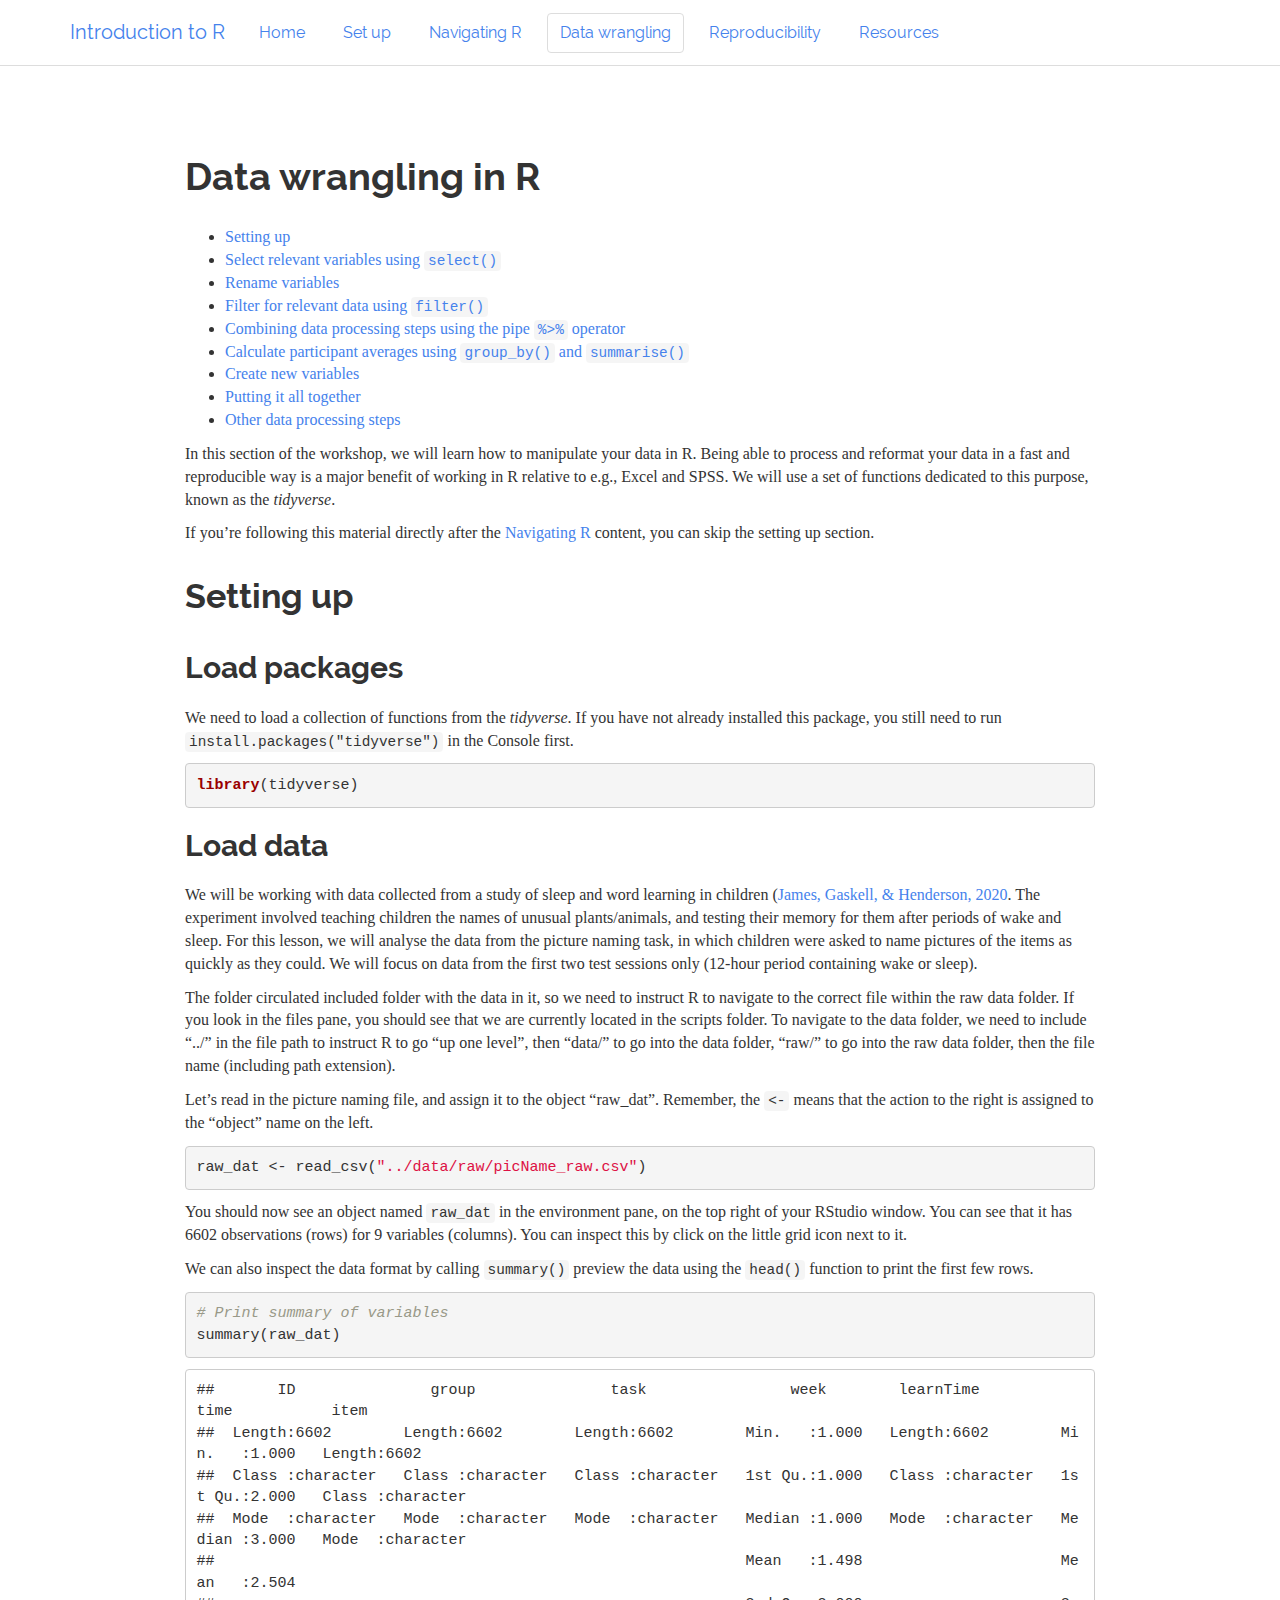
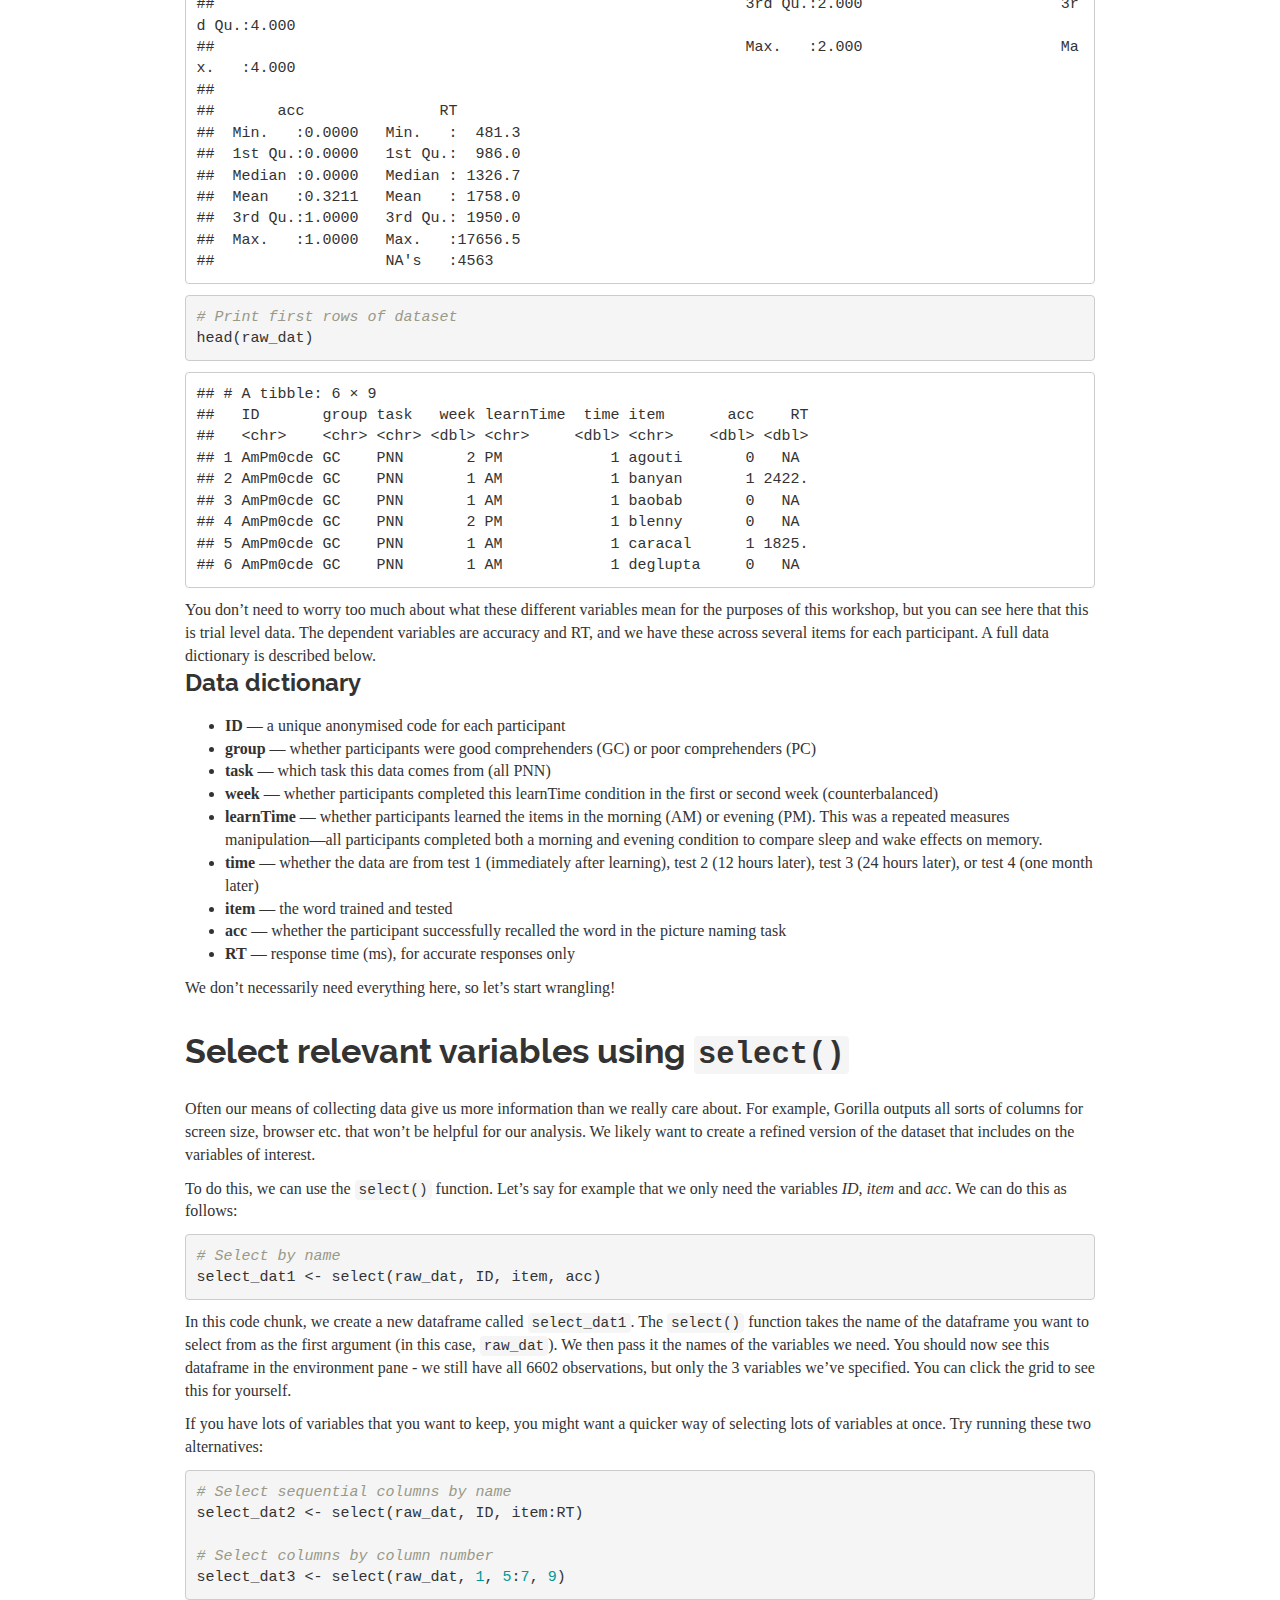
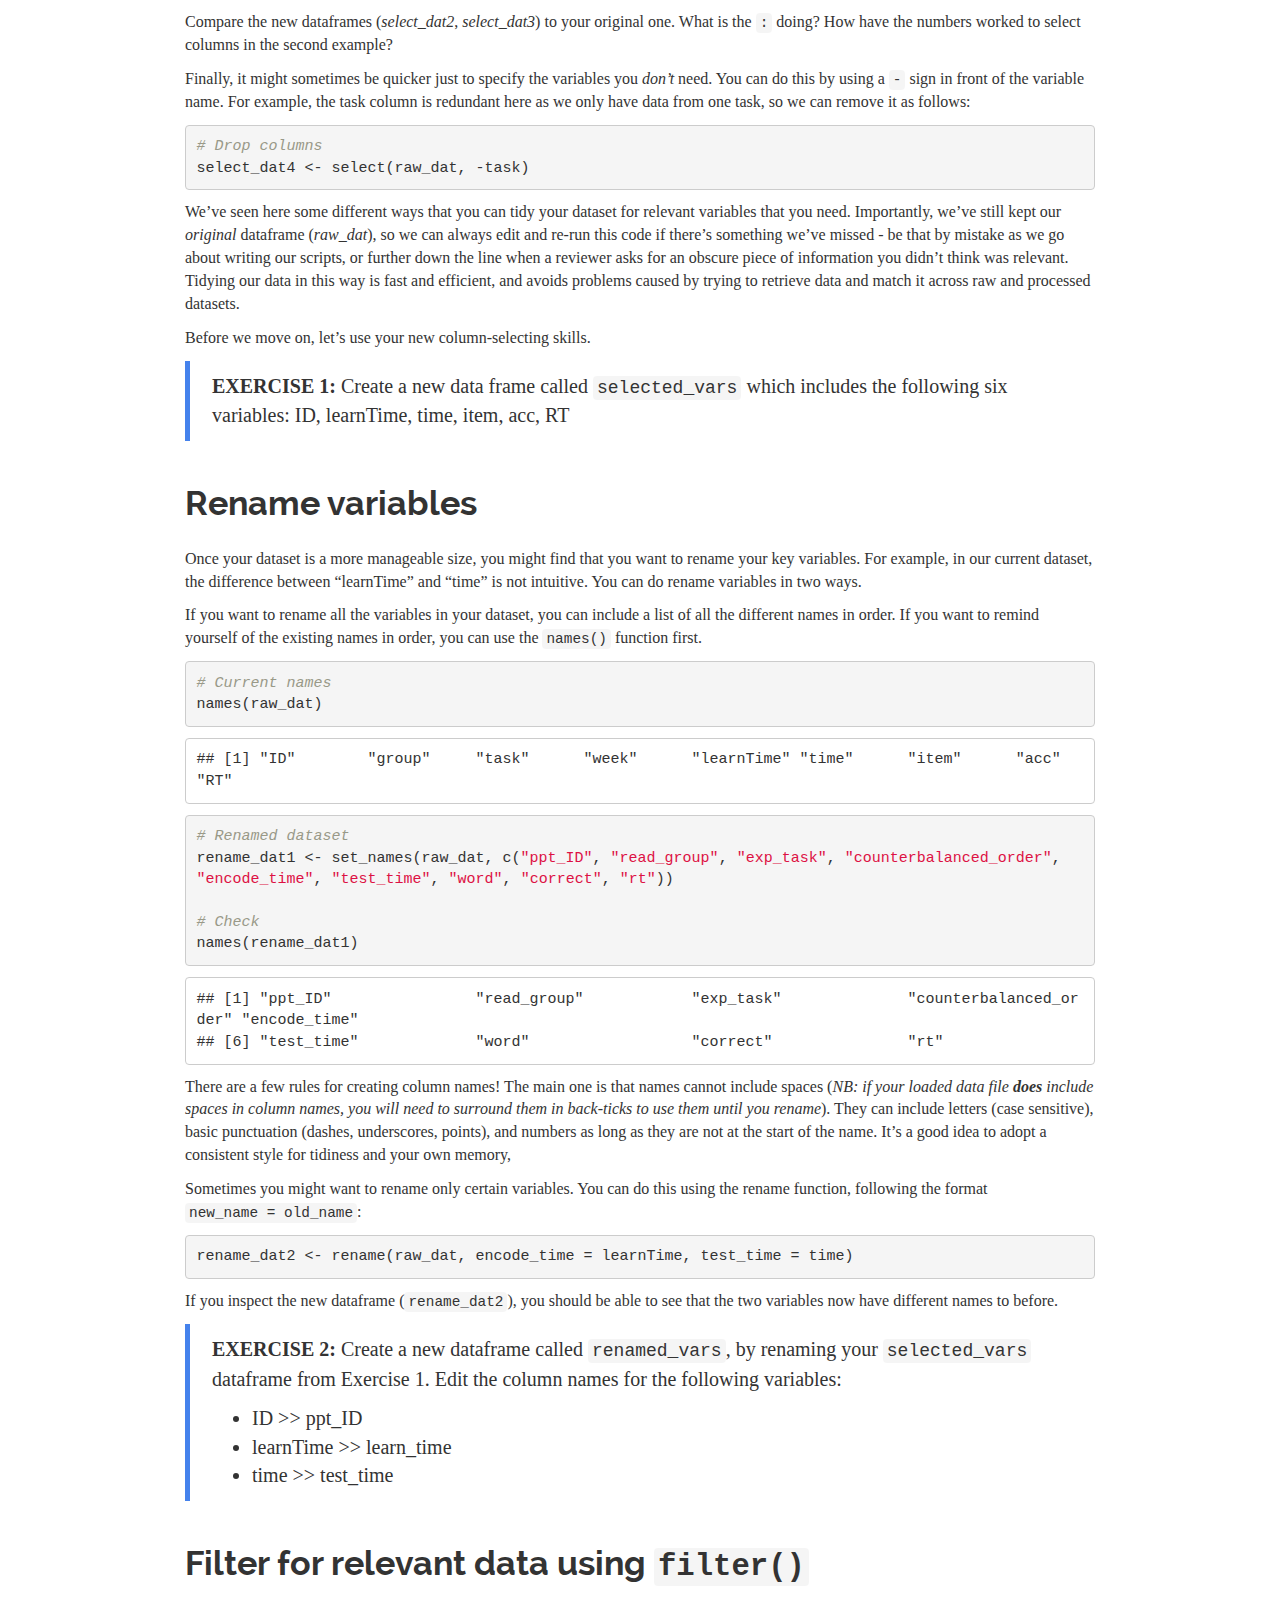
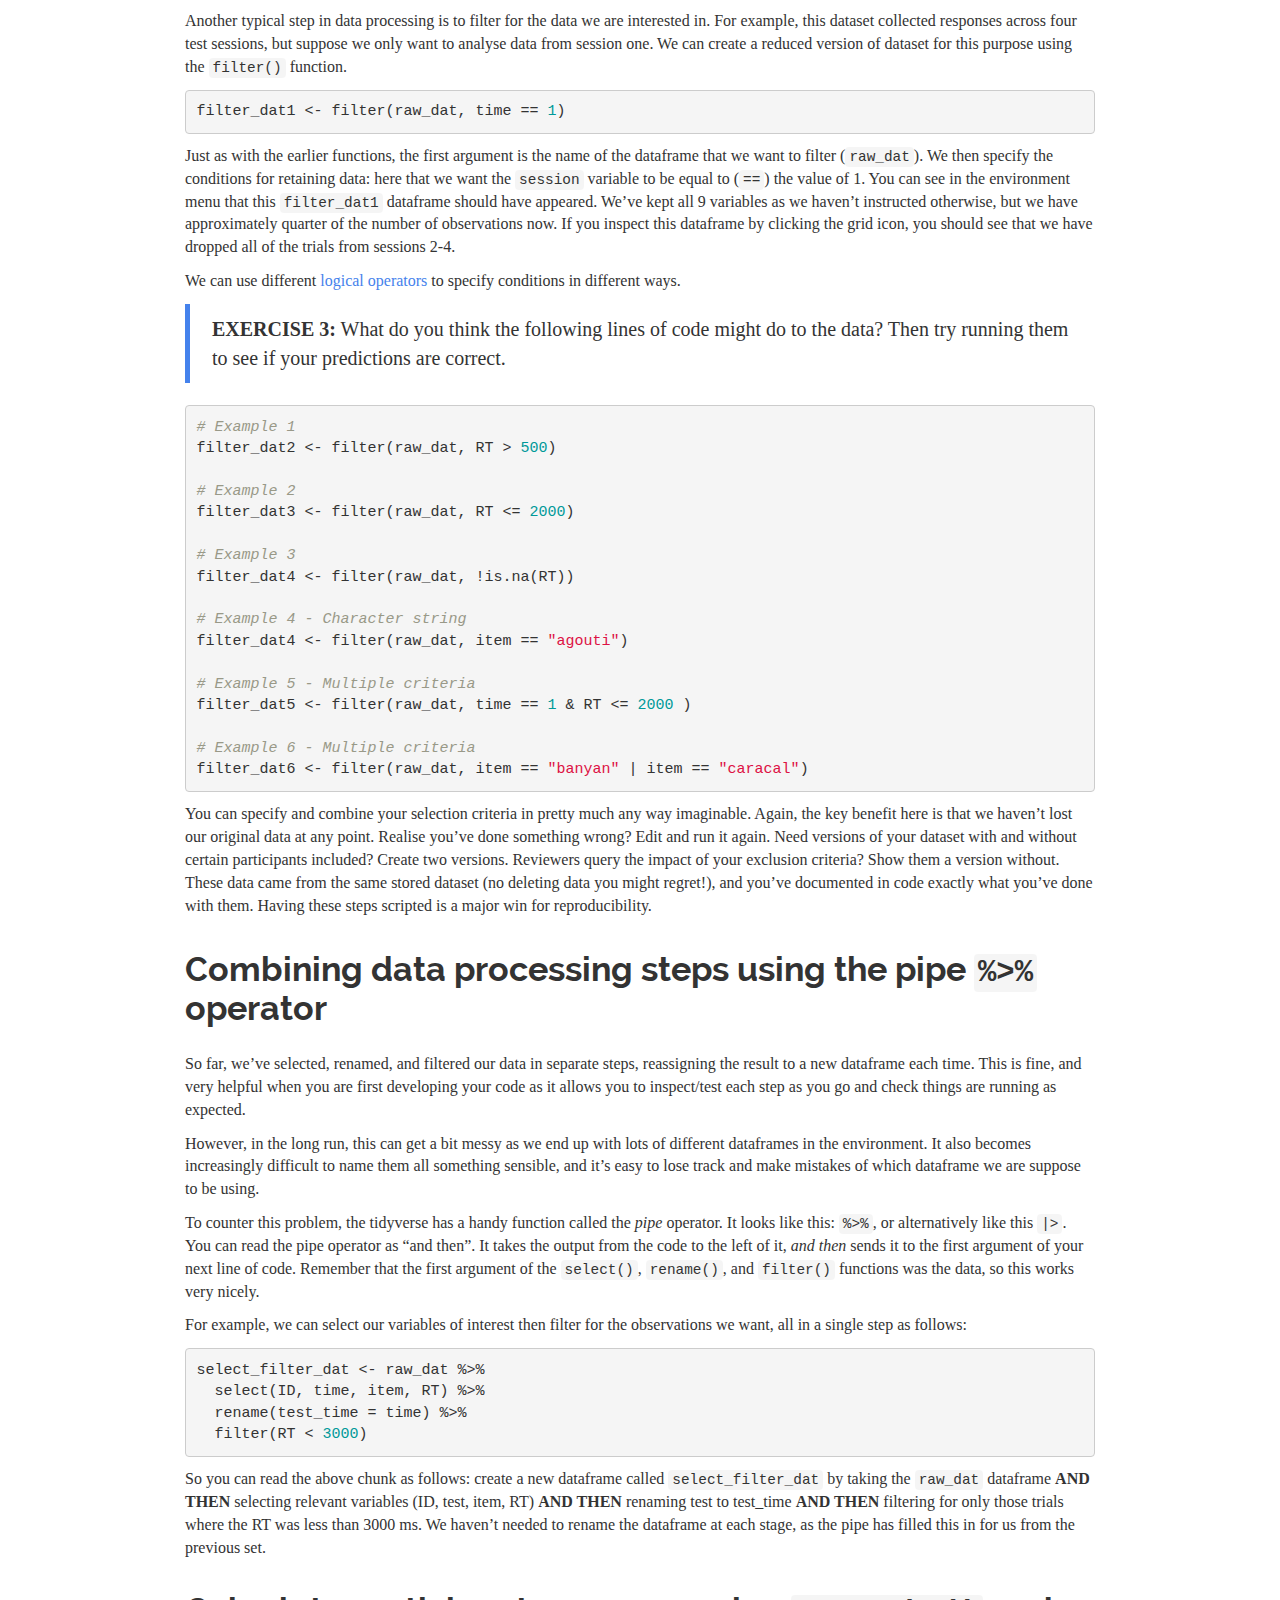
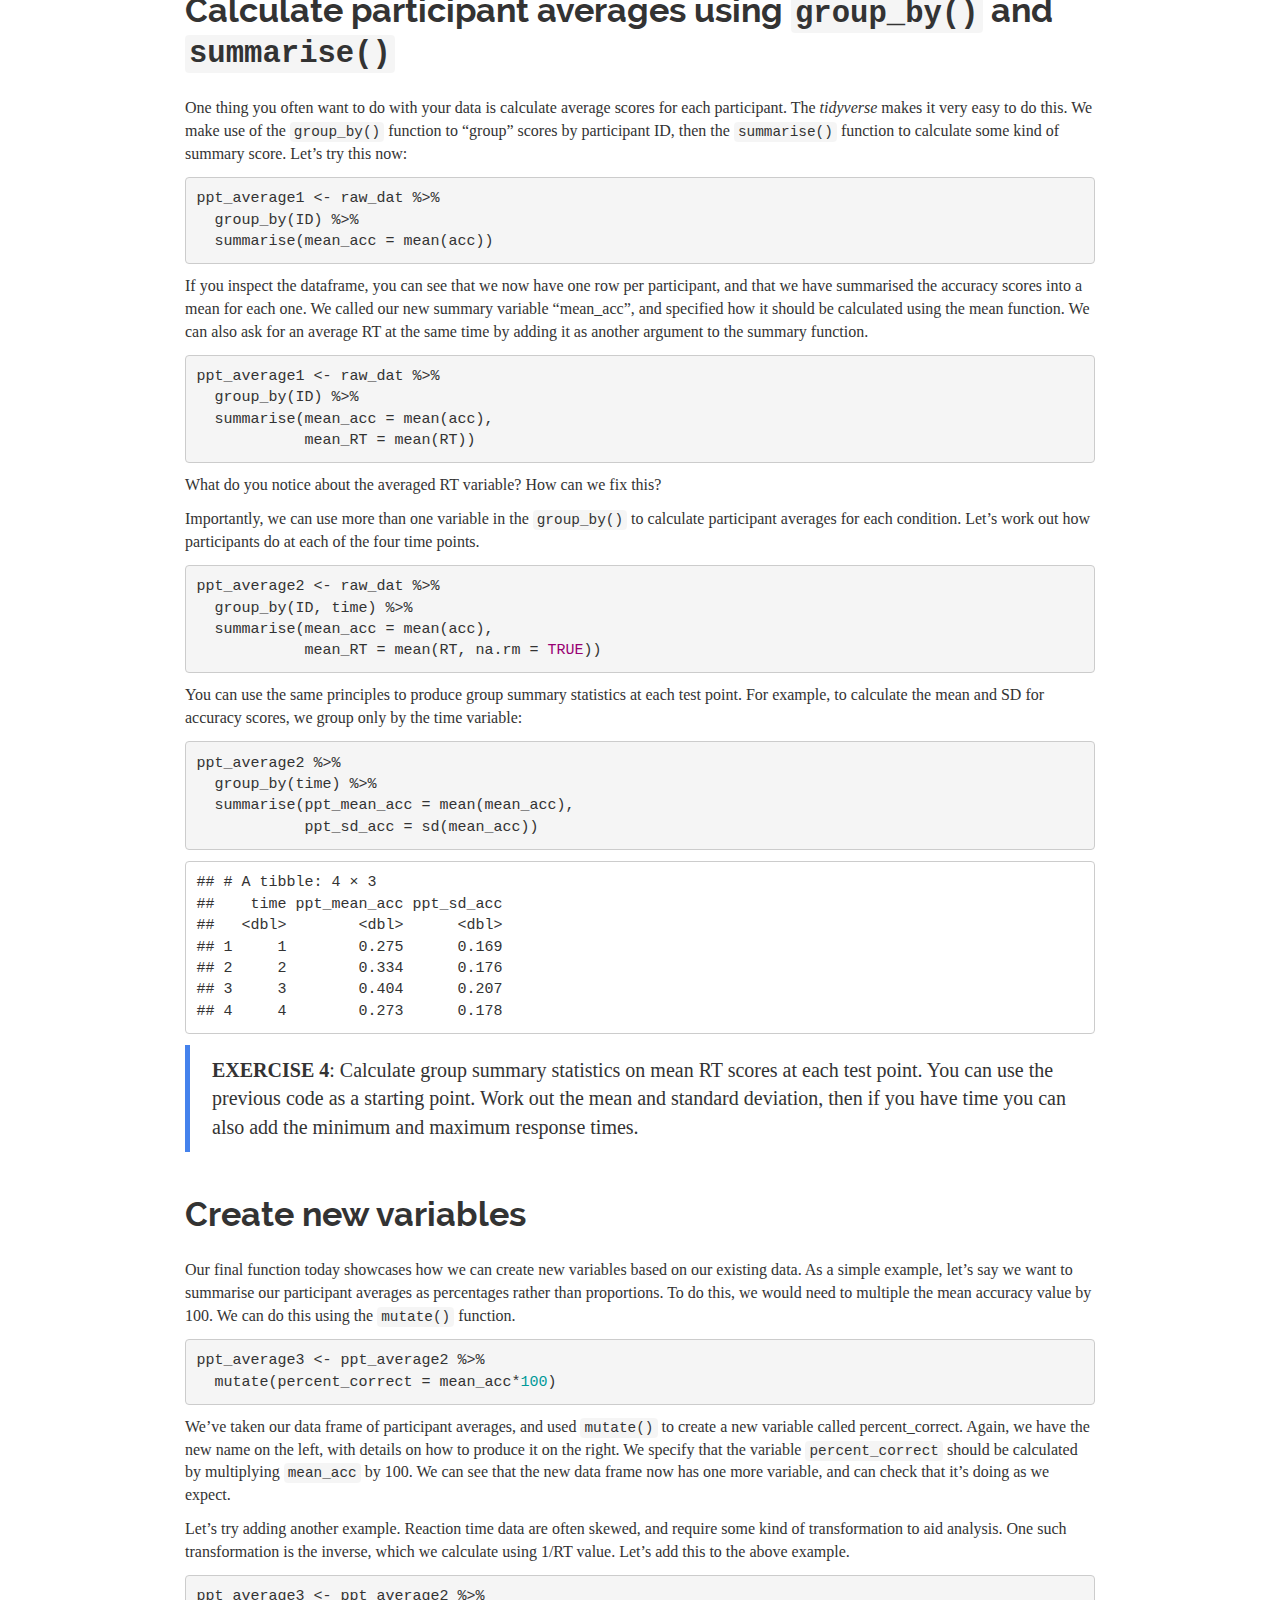
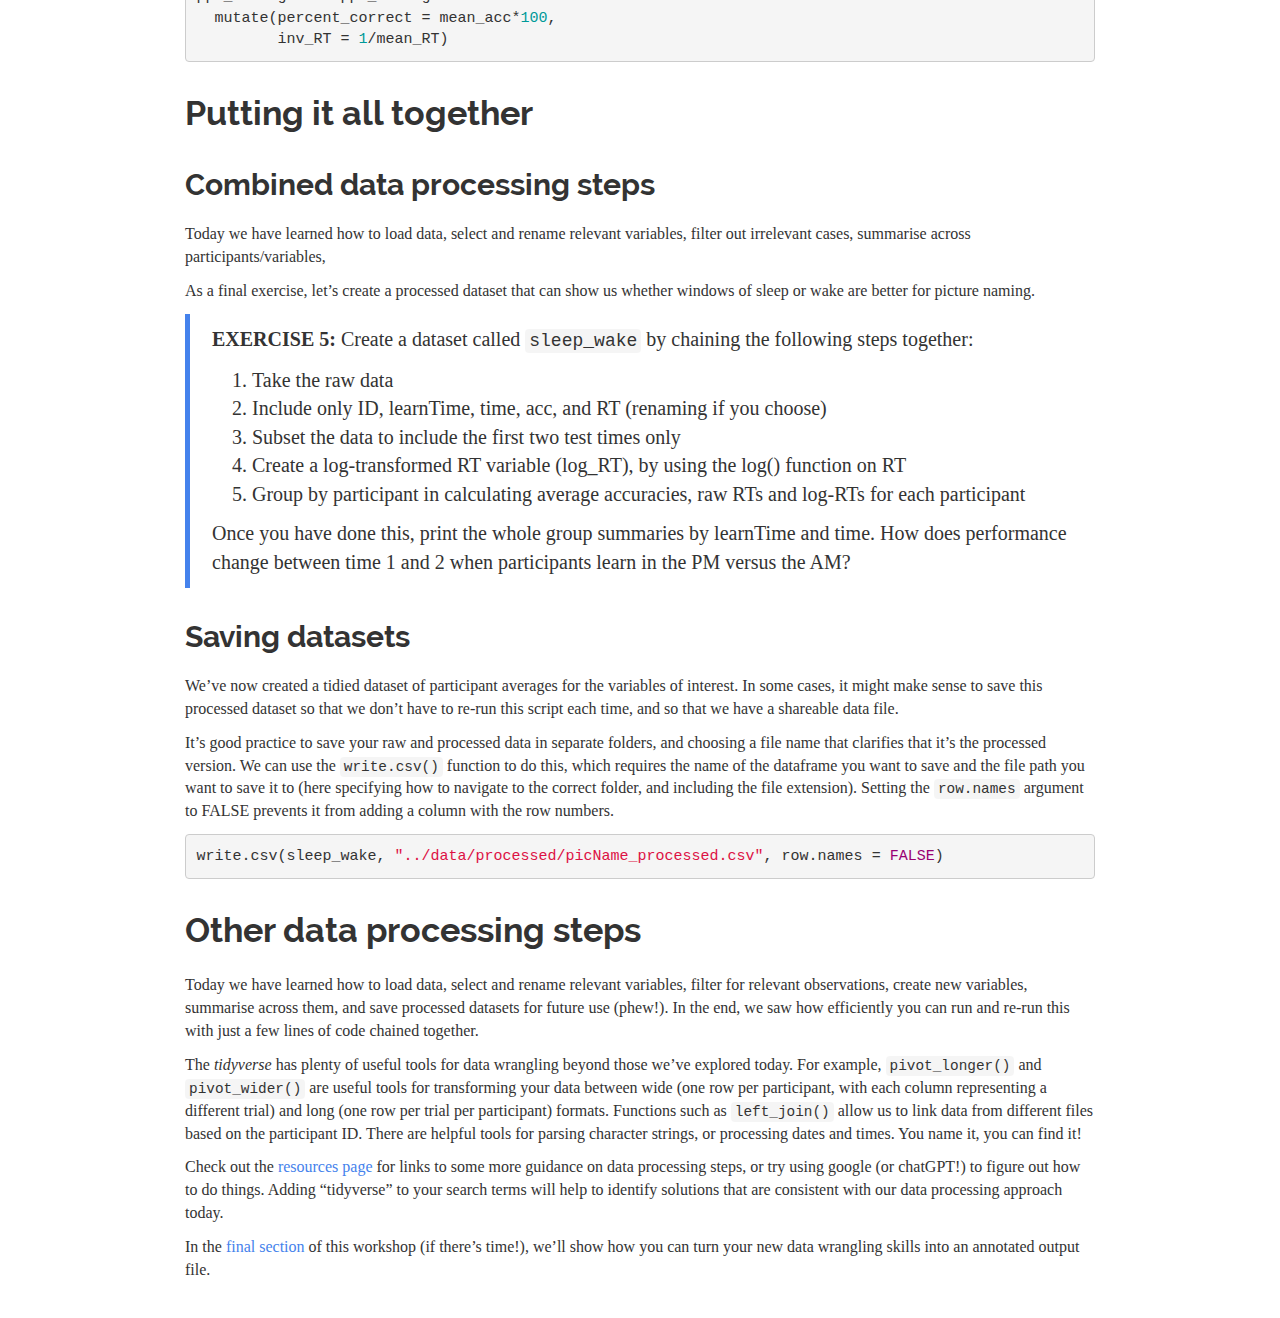
==== commit 71dd090c: "added page tocs" ====
--- a/docs/data_wrangling.html
+++ b/docs/data_wrangling.html
@@ -9,7 +9,6 @@
 <meta http-equiv="X-UA-Compatible" content="IE=EDGE" />
 
 
-<meta name="author" content="Emma James" />
 
 
 <title>Data wrangling in R</title>
@@ -275,7 +274,6 @@
 
 
 <h1 class="title toc-ignore">Data wrangling in R</h1>
-<h4 class="author">Emma James</h4>
 
 </div>
 
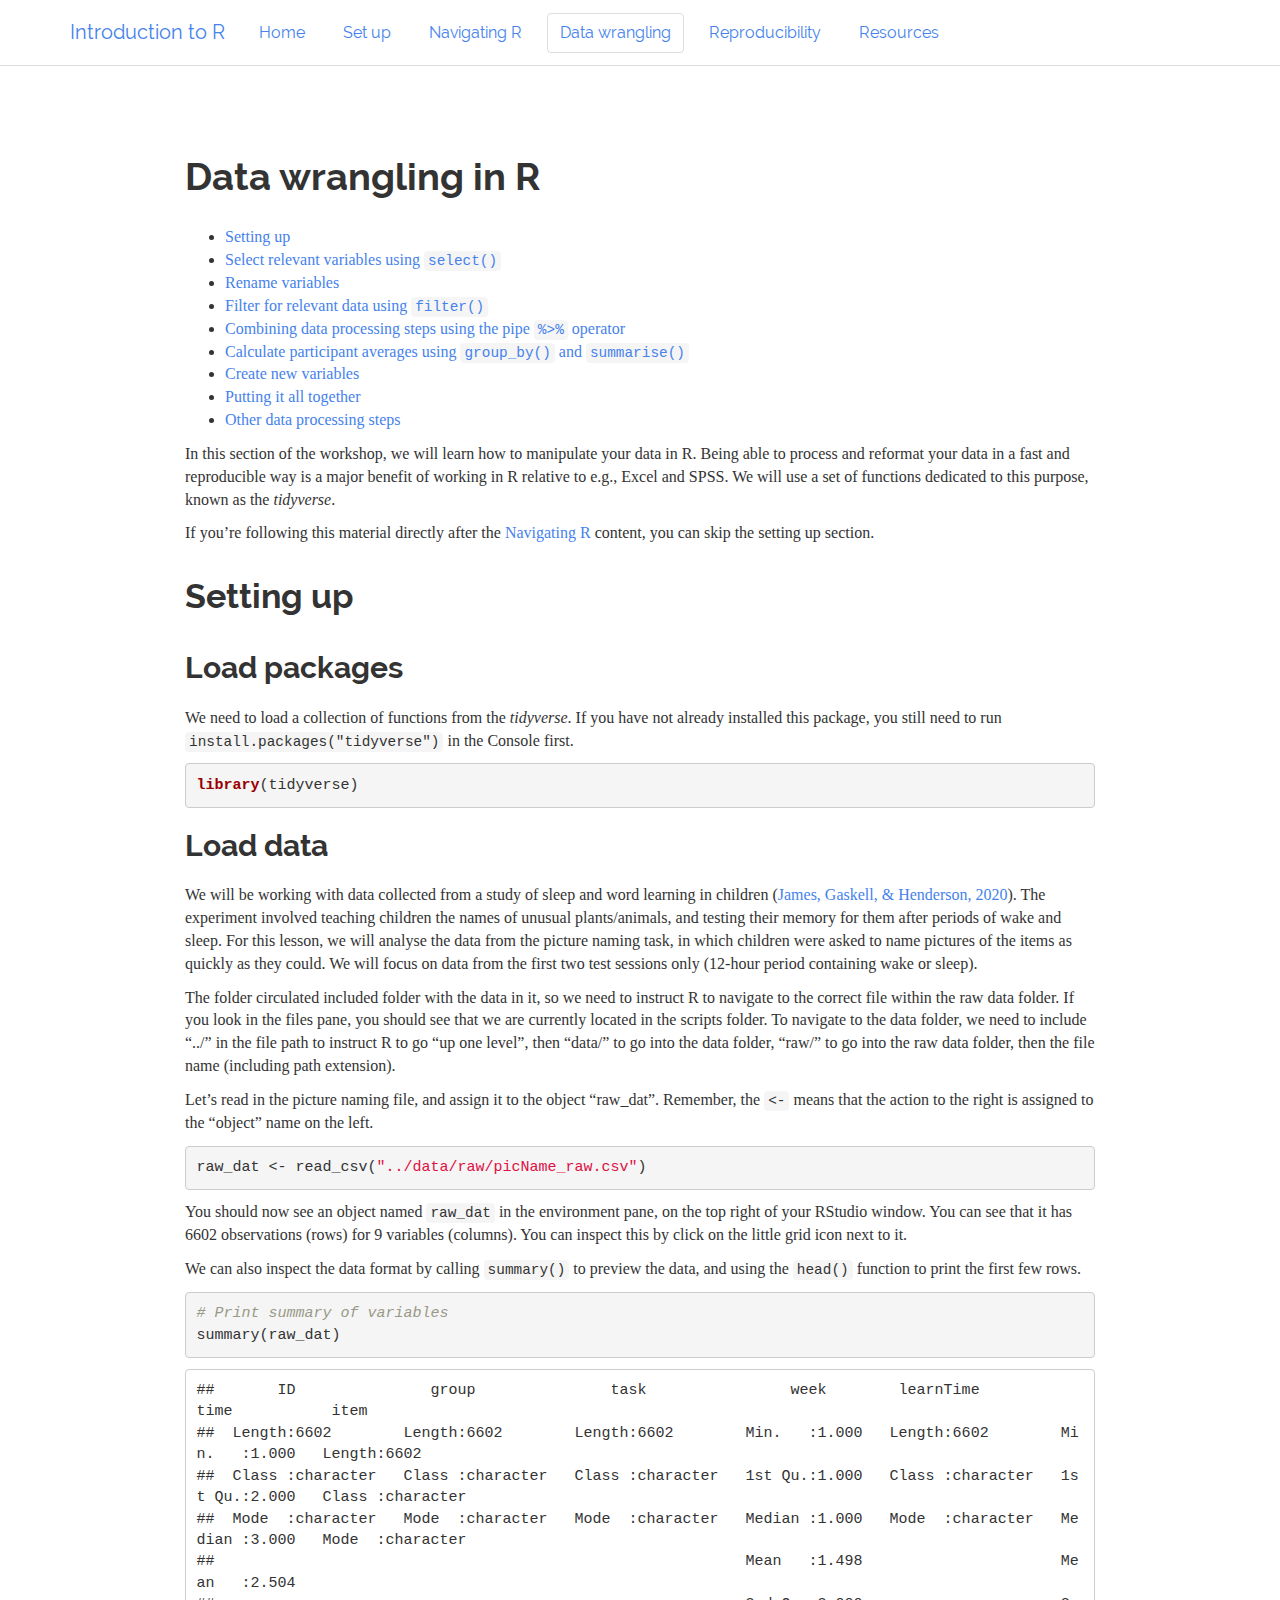
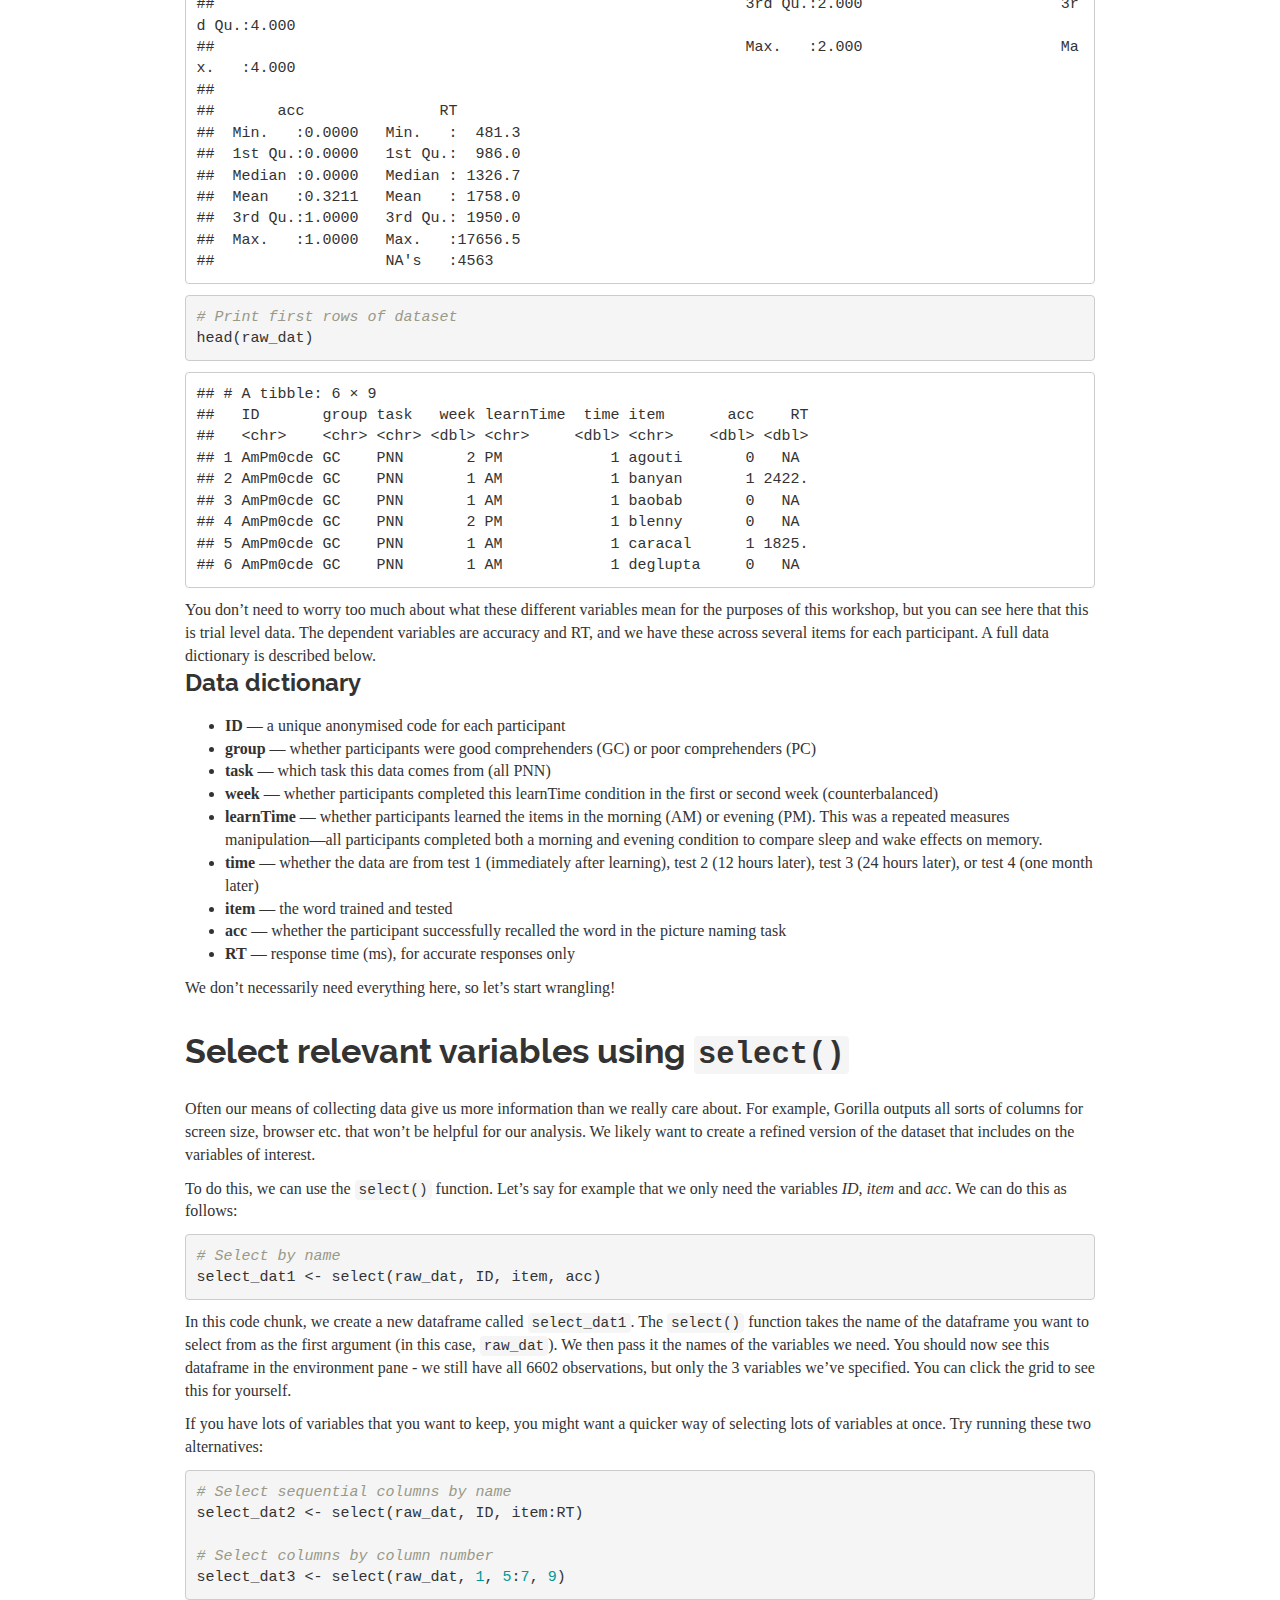
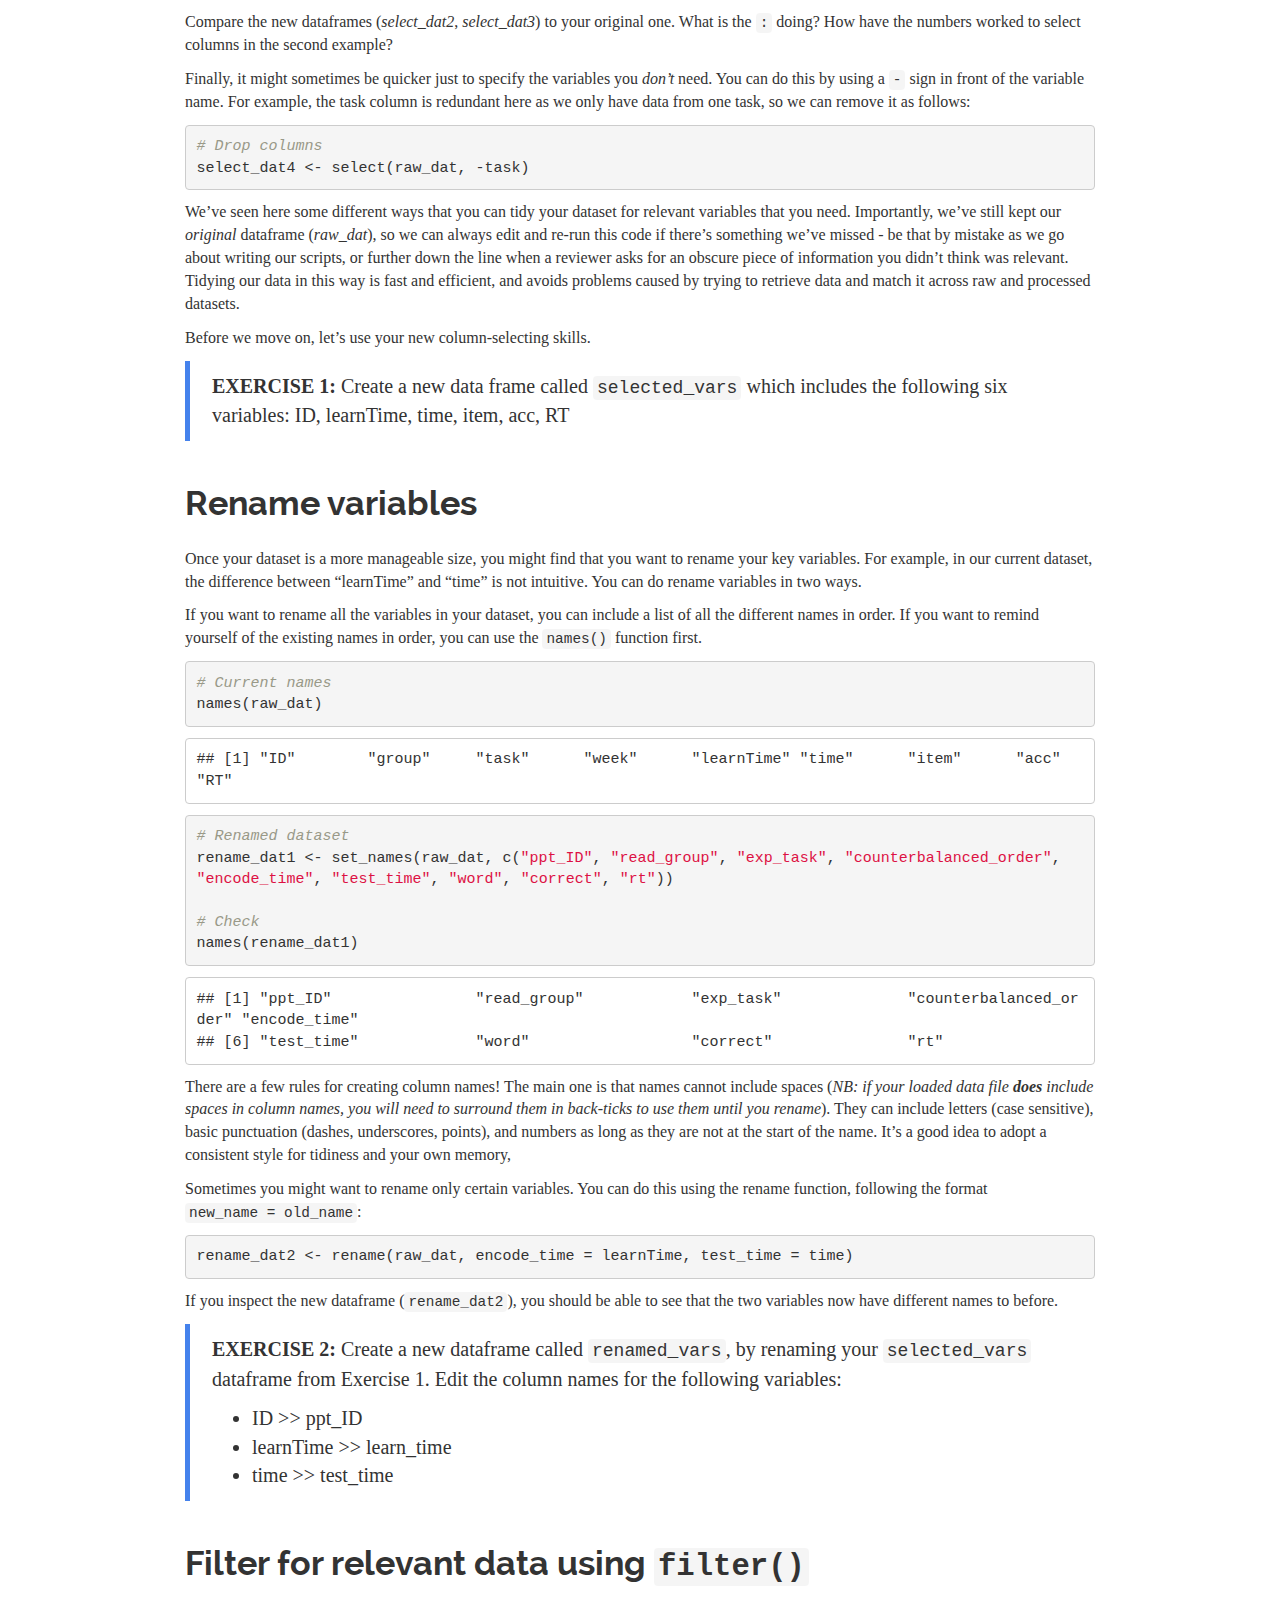
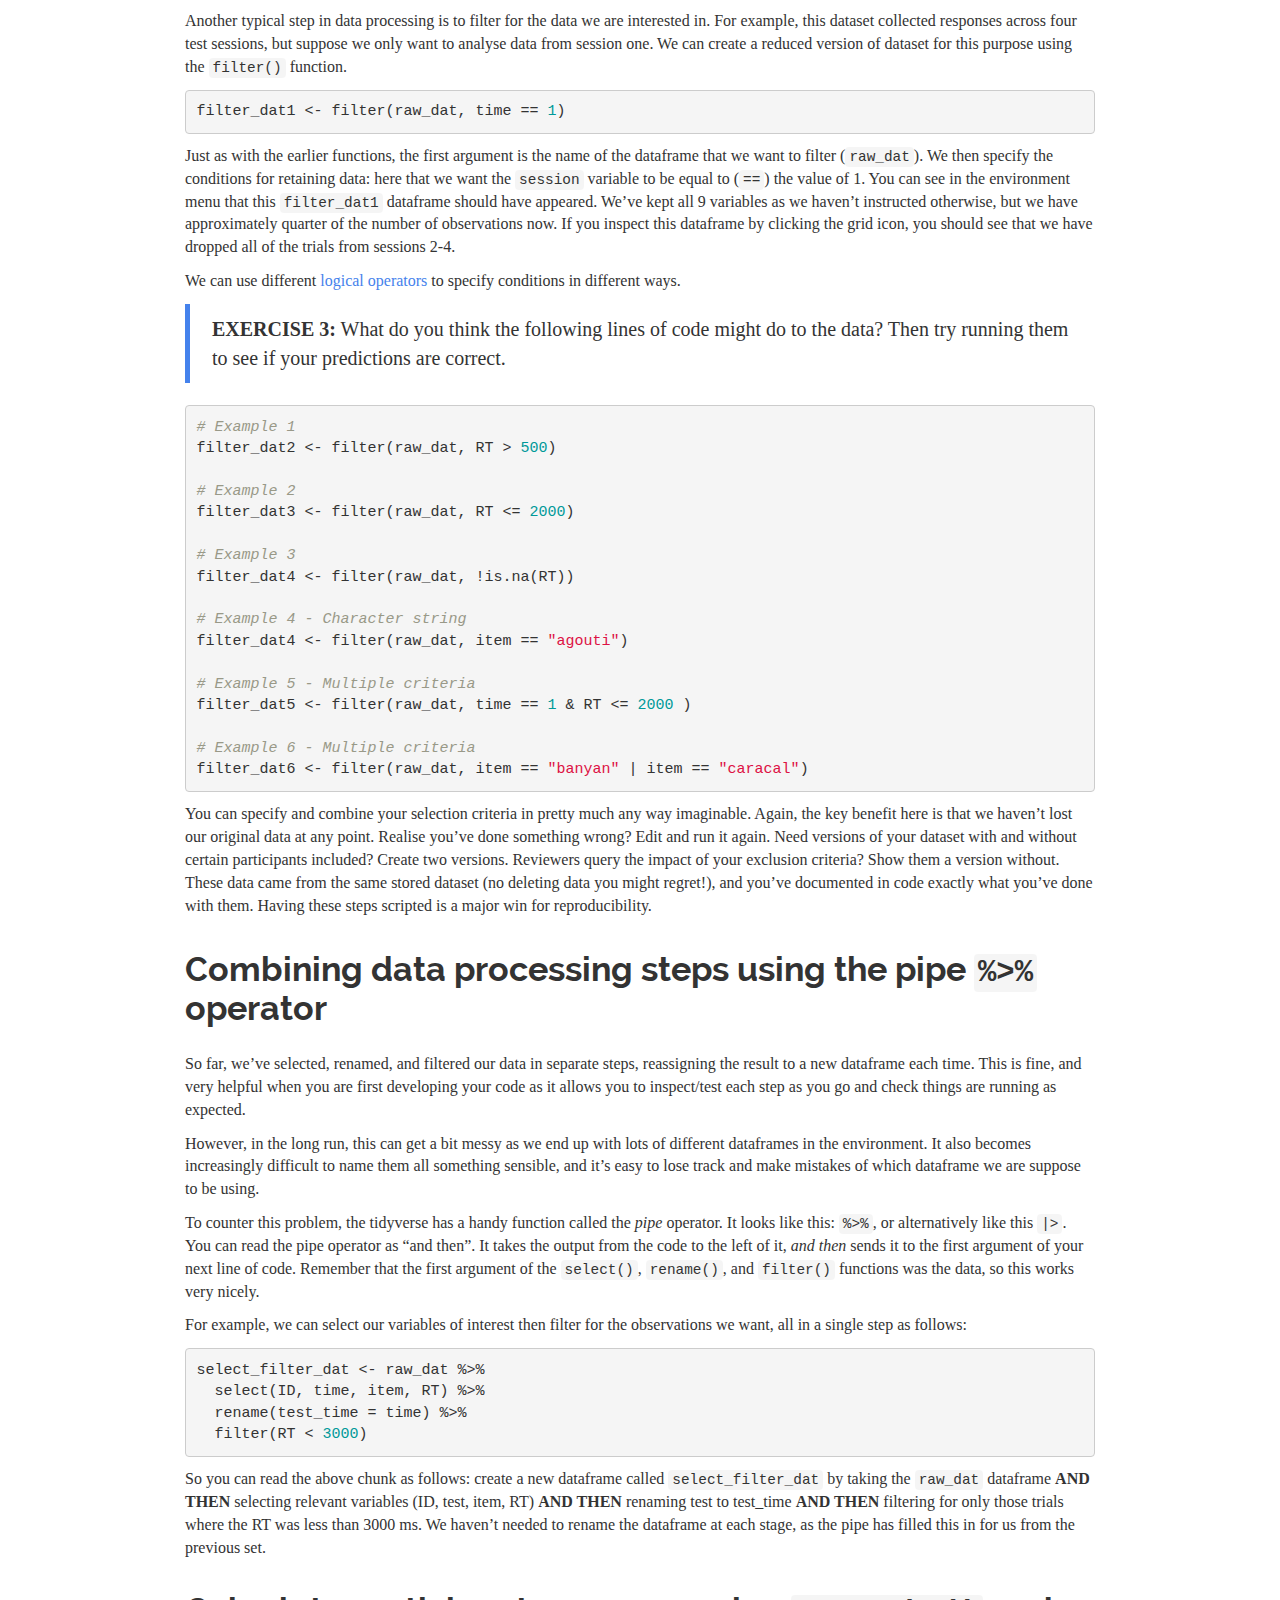
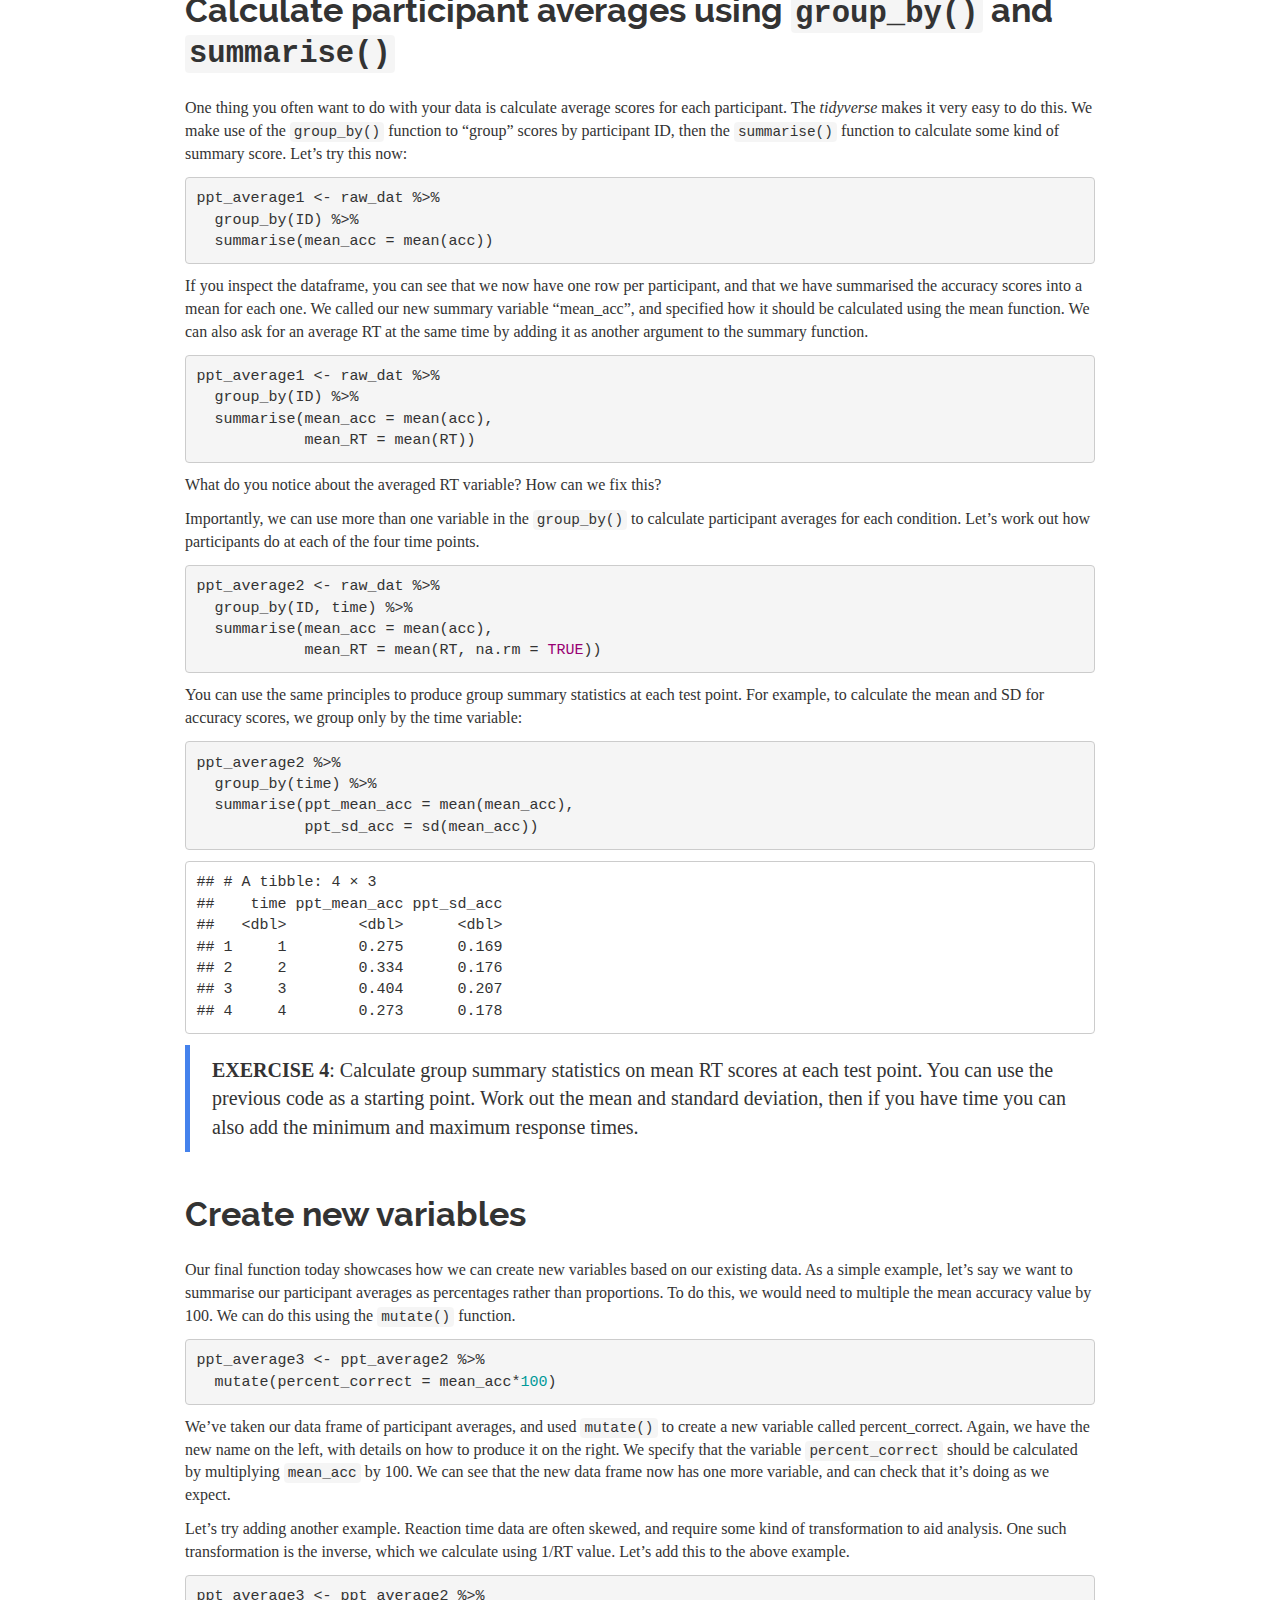
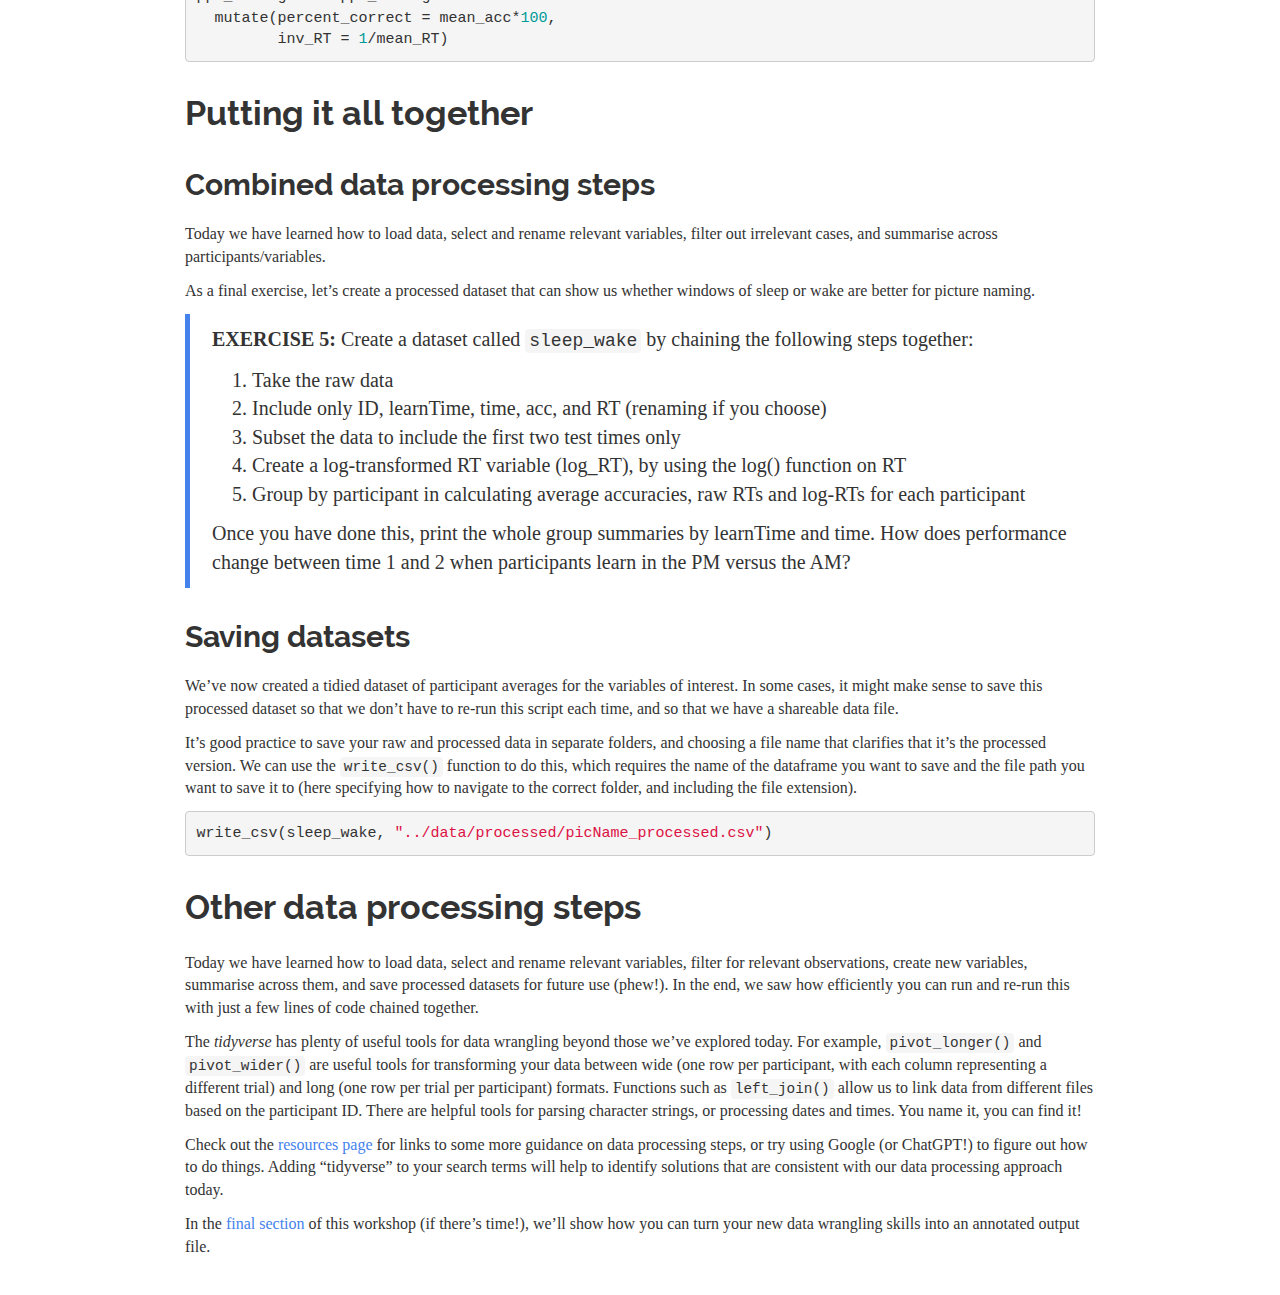
==== commit 6238e6b4: "edited typos, added reproducibility content and resources" ====
--- a/docs/data_wrangling.html
+++ b/docs/data_wrangling.html
@@ -330,7 +330,7 @@
 <p>We will be working with data collected from a study of sleep and word
 learning in children (<a
 href="https://acamh.onlinelibrary.wiley.com/doi/full/10.1111/jcpp.13253">James,
-Gaskell, &amp; Henderson, 2020</a>. The experiment involved teaching
+Gaskell, &amp; Henderson, 2020</a>). The experiment involved teaching
 children the names of unusual plants/animals, and testing their memory
 for them after periods of wake and sleep. For this lesson, we will
 analyse the data from the picture naming task, in which children were
@@ -353,8 +353,8 @@
 that it has 6602 observations (rows) for 9 variables (columns). You can
 inspect this by click on the little grid icon next to it.</p>
 <p>We can also inspect the data format by calling <code>summary()</code>
-preview the data using the <code>head()</code> function to print the
-first few rows.</p>
+to preview the data, and using the <code>head()</code> function to print
+the first few rows.</p>
 <pre class="r"><code># Print summary of variables
 summary(raw_dat)</code></pre>
 <pre><code>##       ID               group               task                week        learnTime              time           item          
@@ -693,8 +693,8 @@
 <div id="combined-data-processing-steps" class="section level2">
 <h2>Combined data processing steps</h2>
 <p>Today we have learned how to load data, select and rename relevant
-variables, filter out irrelevant cases, summarise across
-participants/variables,</p>
+variables, filter out irrelevant cases, and summarise across
+participants/variables.</p>
 <p>As a final exercise, let’s create a processed dataset that can show
 us whether windows of sleep or wake are better for picture naming.</p>
 <blockquote>
@@ -723,13 +723,11 @@
 and so that we have a shareable data file.</p>
 <p>It’s good practice to save your raw and processed data in separate
 folders, and choosing a file name that clarifies that it’s the processed
-version. We can use the <code>write.csv()</code> function to do this,
+version. We can use the <code>write_csv()</code> function to do this,
 which requires the name of the dataframe you want to save and the file
 path you want to save it to (here specifying how to navigate to the
-correct folder, and including the file extension). Setting the
-<code>row.names</code> argument to FALSE prevents it from adding a
-column with the row numbers.</p>
-<pre class="r"><code>write.csv(sleep_wake, &quot;../data/processed/picName_processed.csv&quot;, row.names = FALSE)</code></pre>
+correct folder, and including the file extension).</p>
+<pre class="r"><code>write_csv(sleep_wake, &quot;../data/processed/picName_processed.csv&quot;)</code></pre>
 </div>
 </div>
 <div id="other-data-processing-steps" class="section level1">
@@ -752,7 +750,7 @@
 <p>Check out the <a
 href="https://emljames.github.io/introR/resources.html">resources
 page</a> for links to some more guidance on data processing steps, or
-try using google (or chatGPT!) to figure out how to do things. Adding
+try using Google (or ChatGPT!) to figure out how to do things. Adding
 “tidyverse” to your search terms will help to identify solutions that
 are consistent with our data processing approach today.</p>
 <p>In the <a
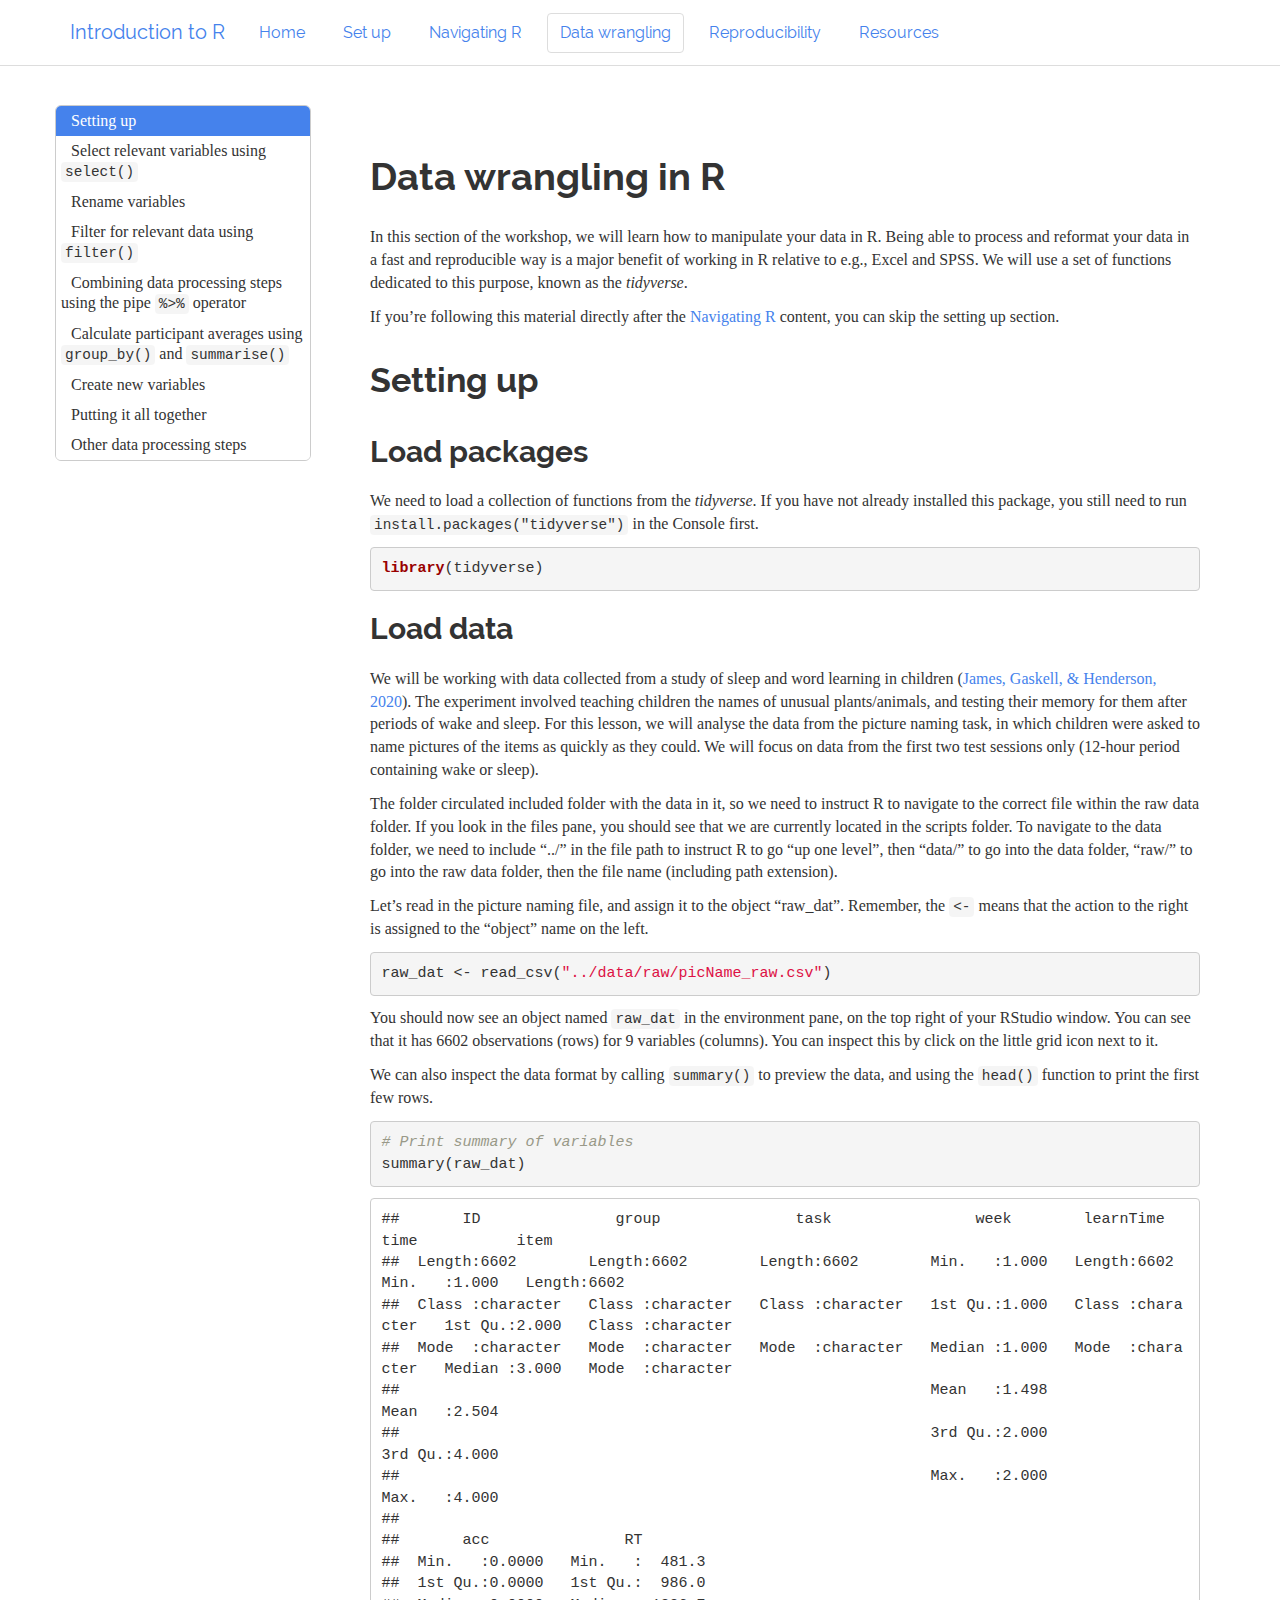
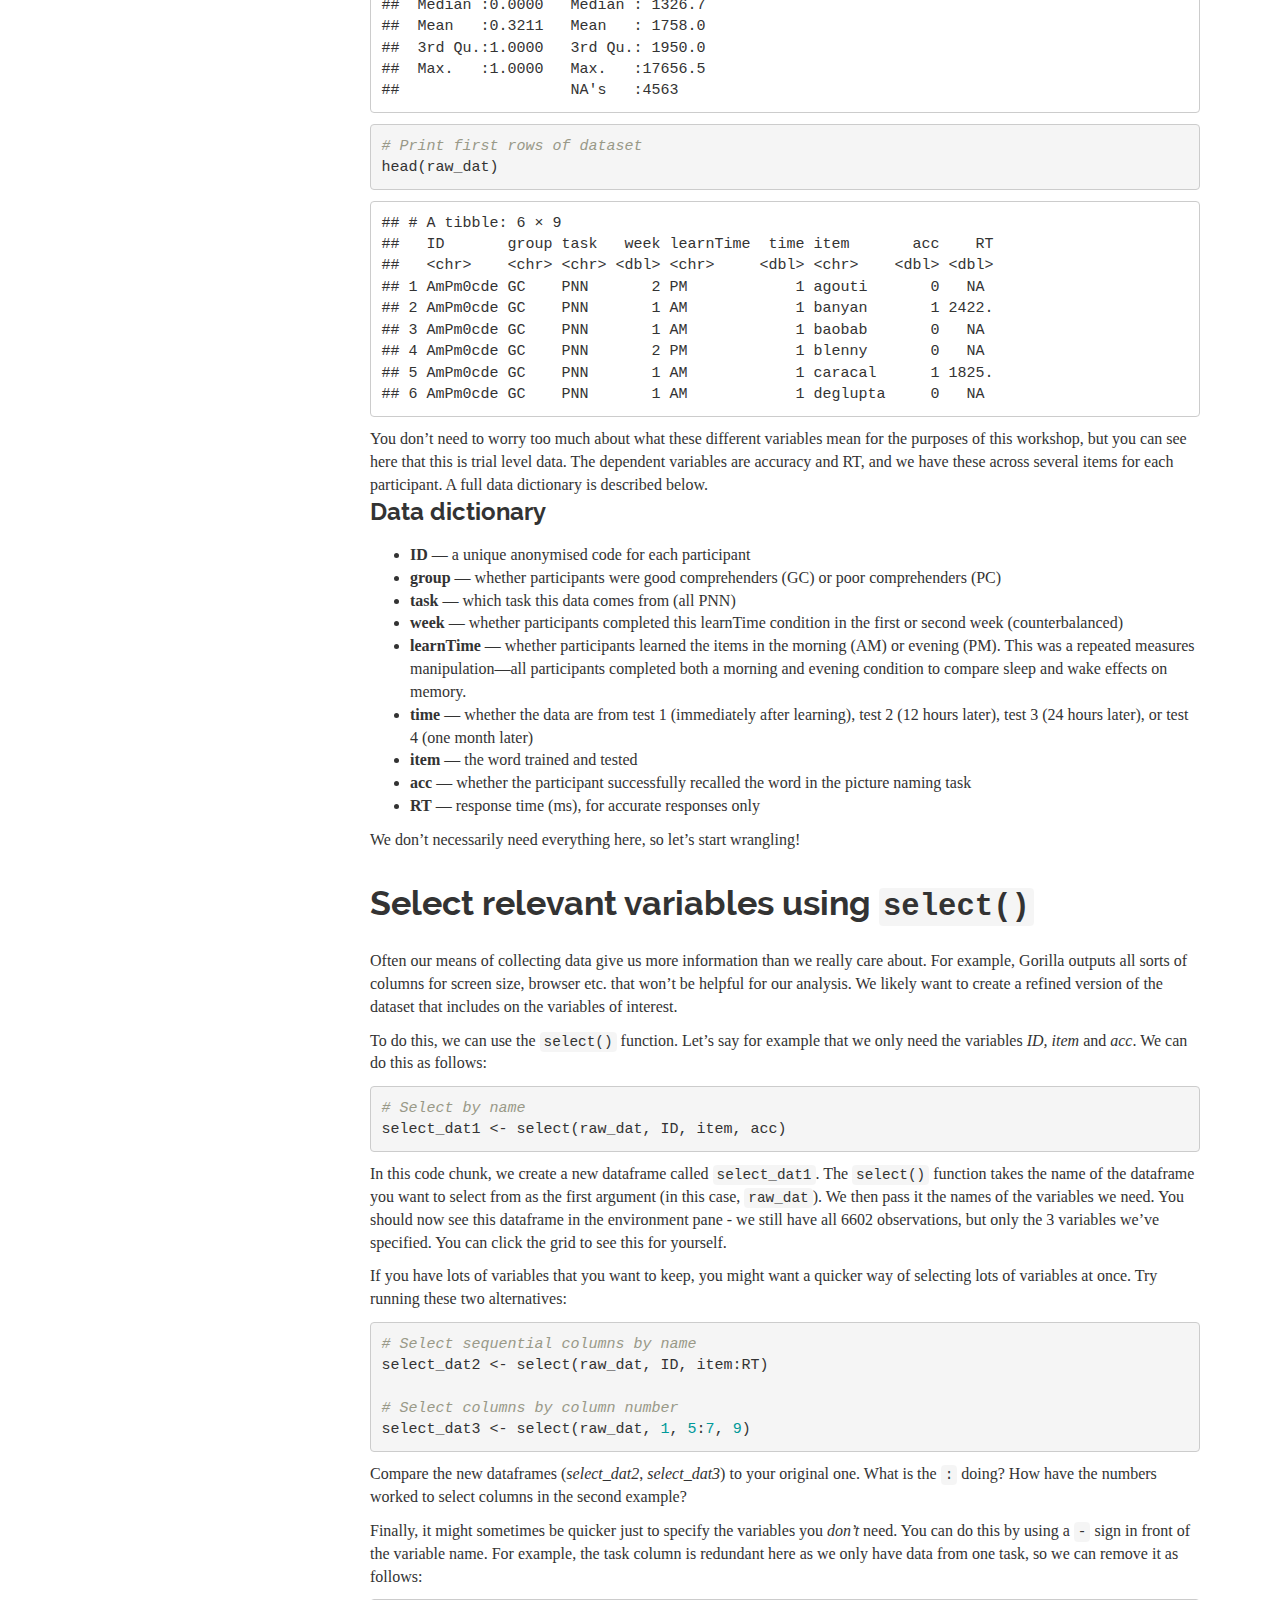
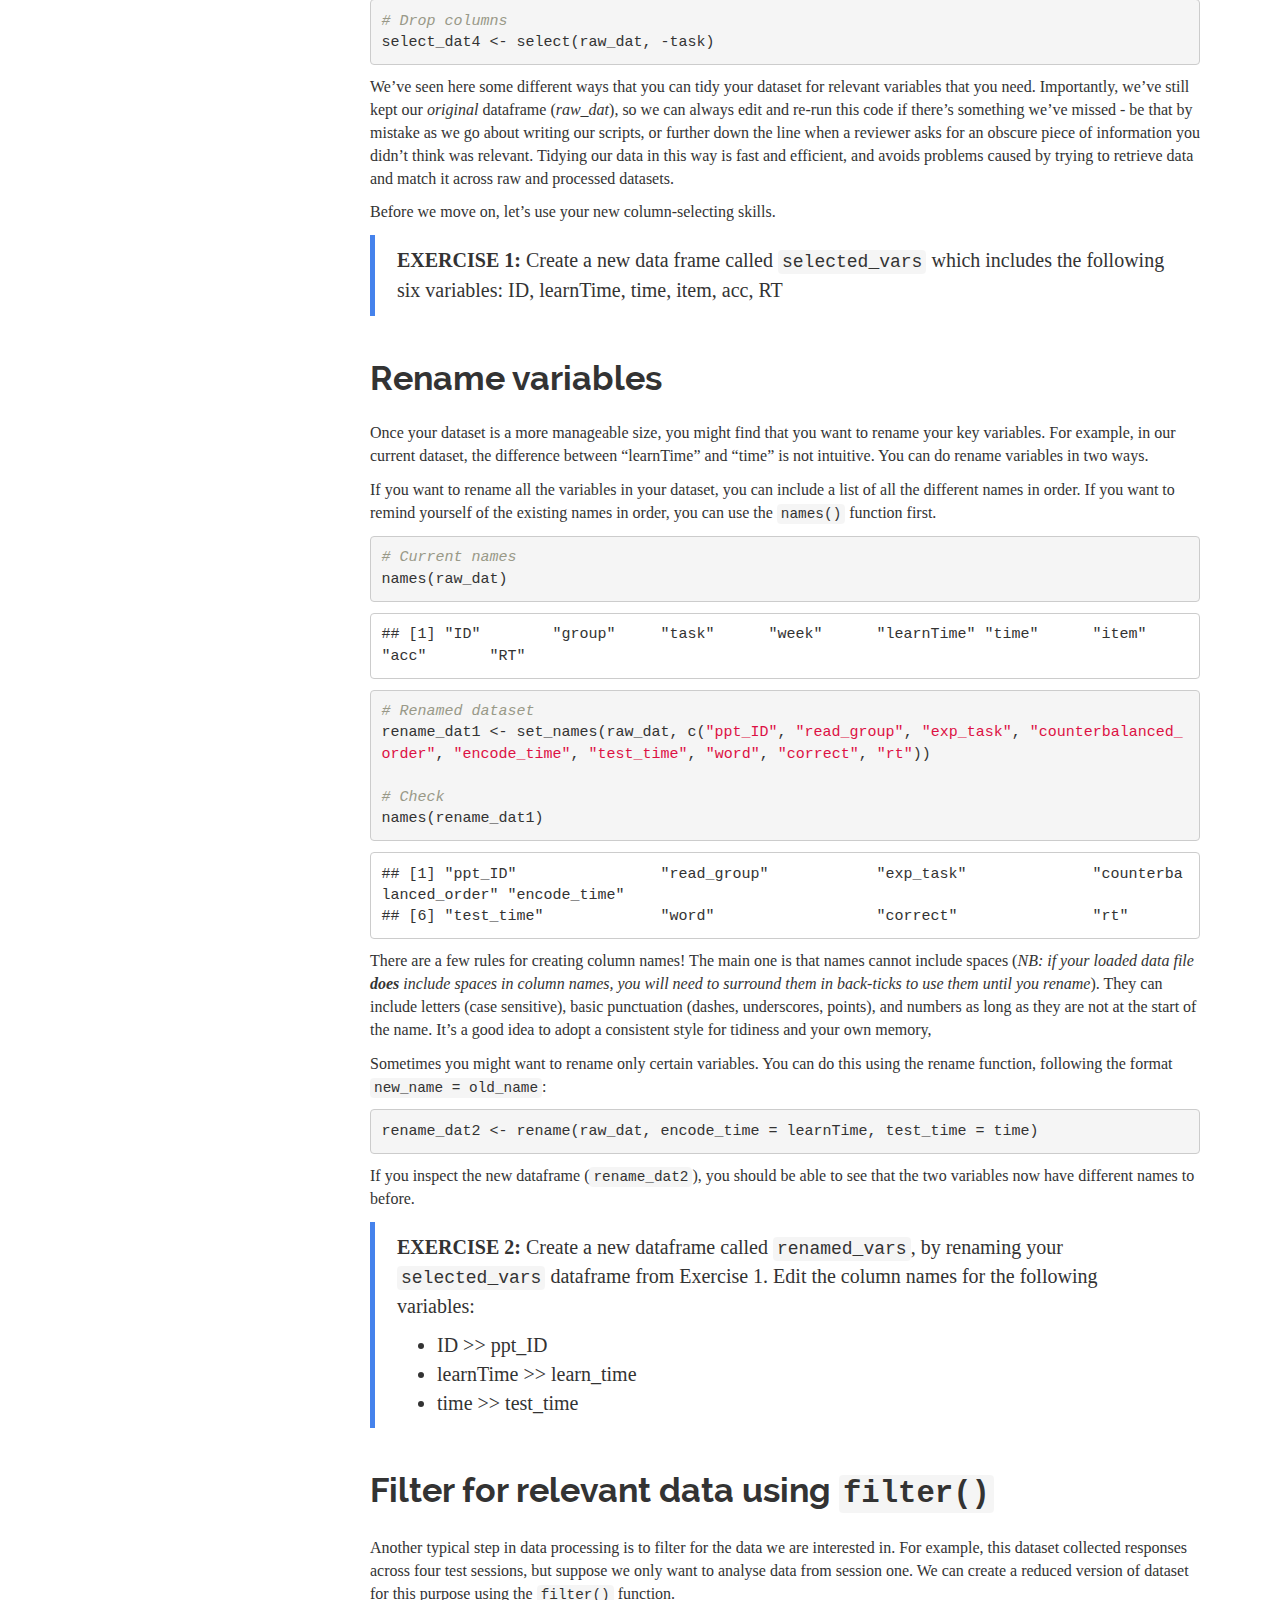
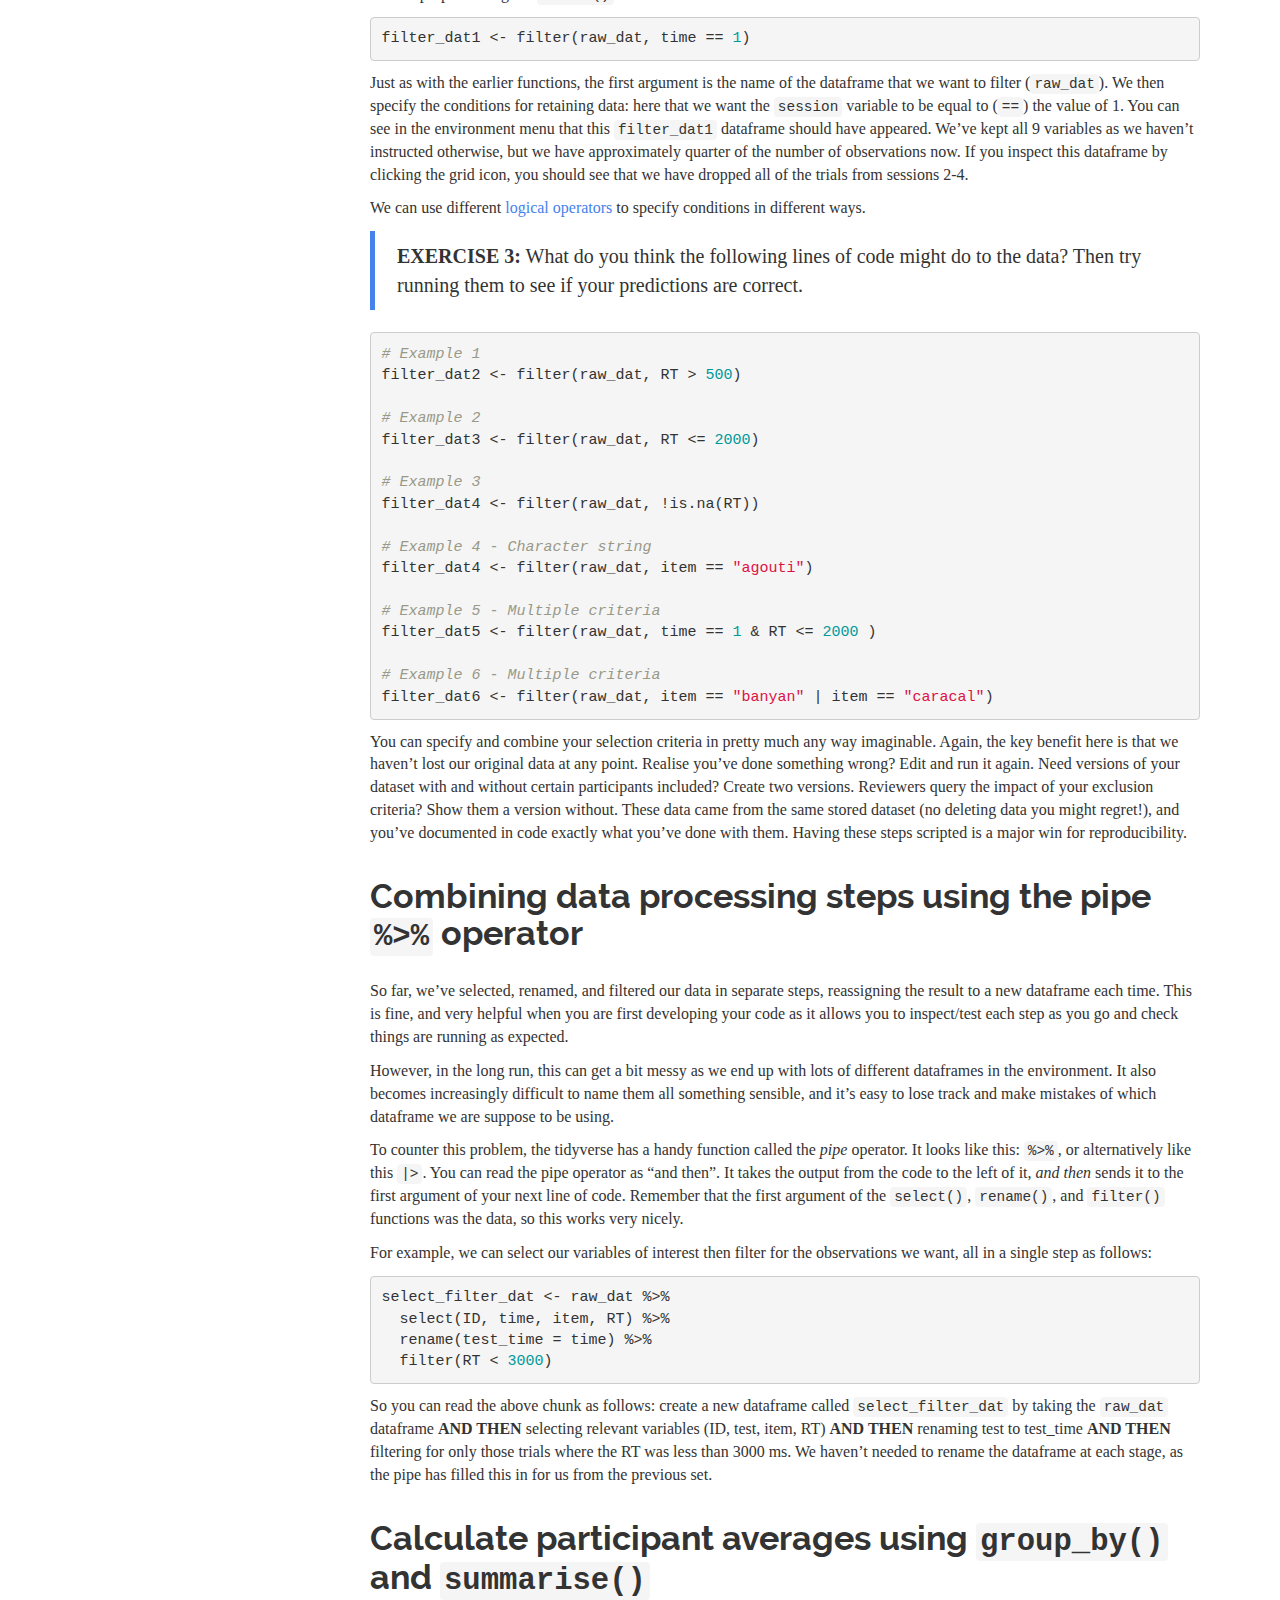
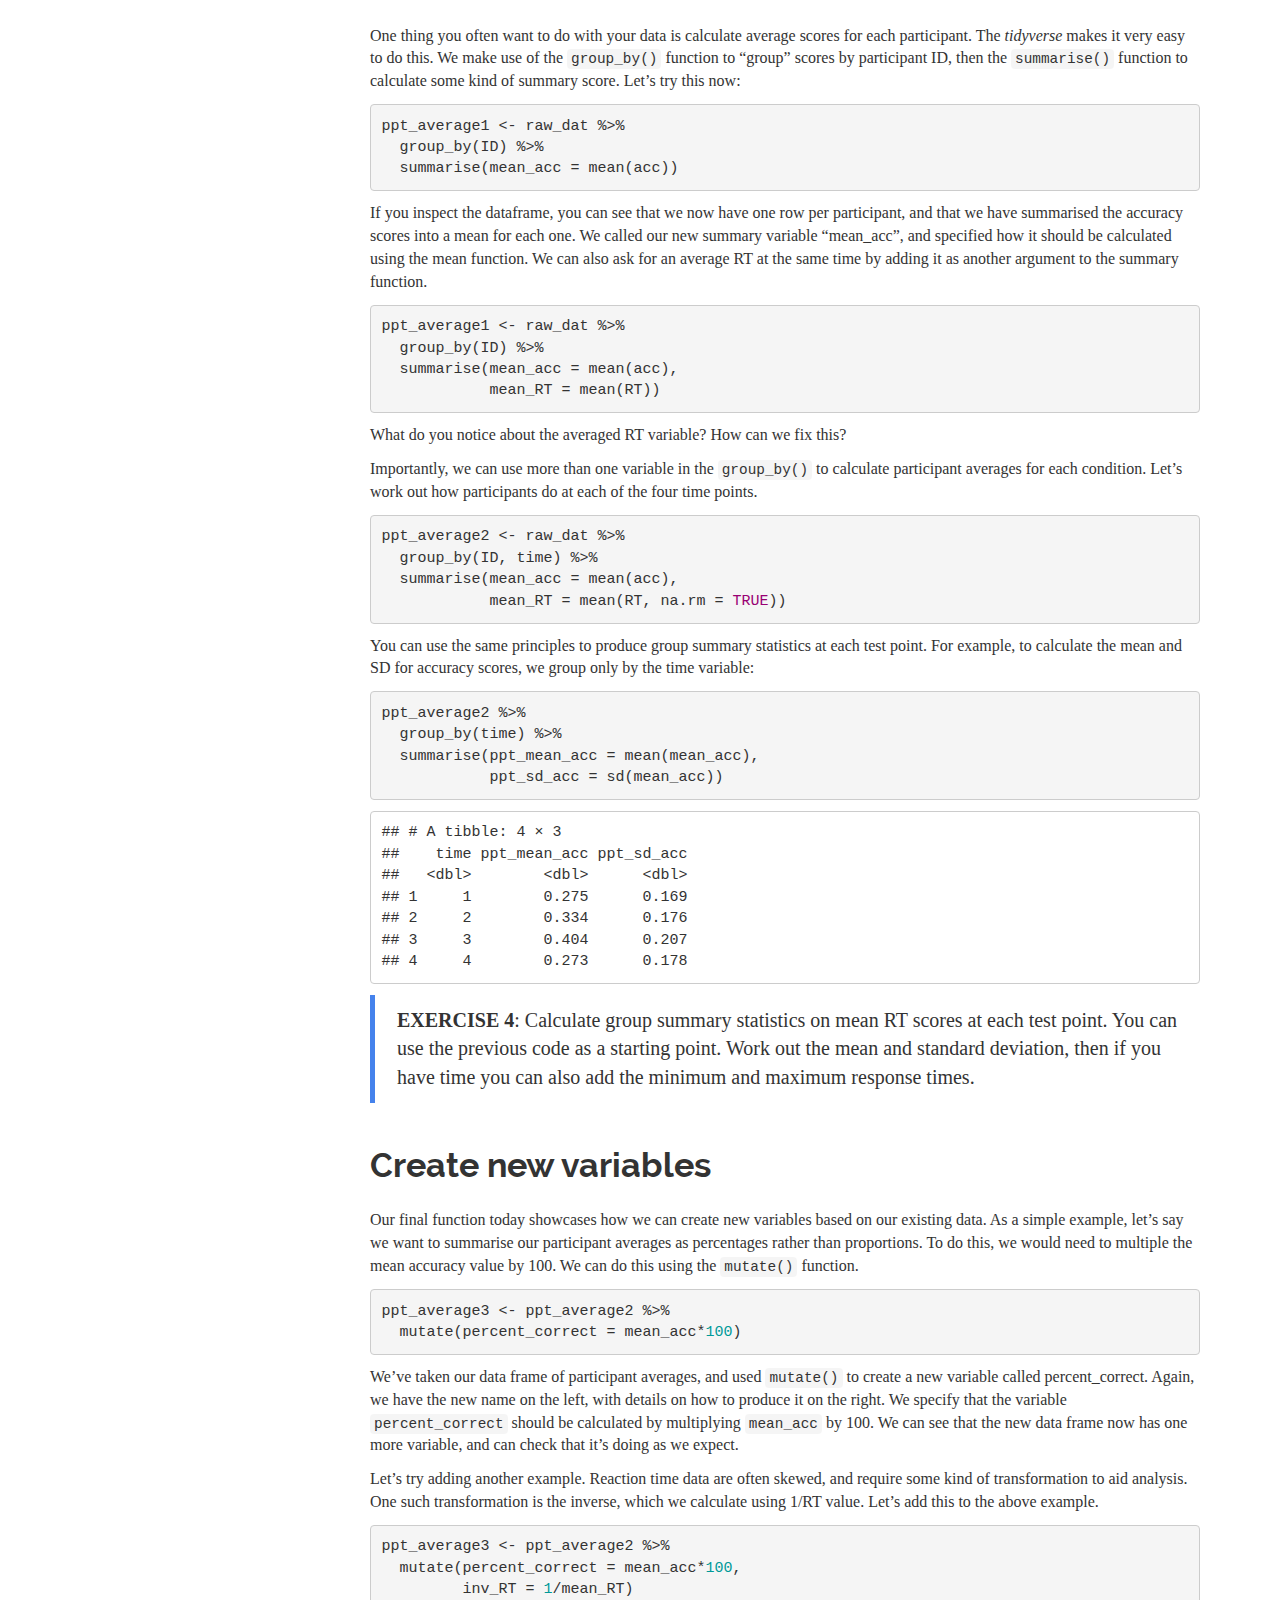
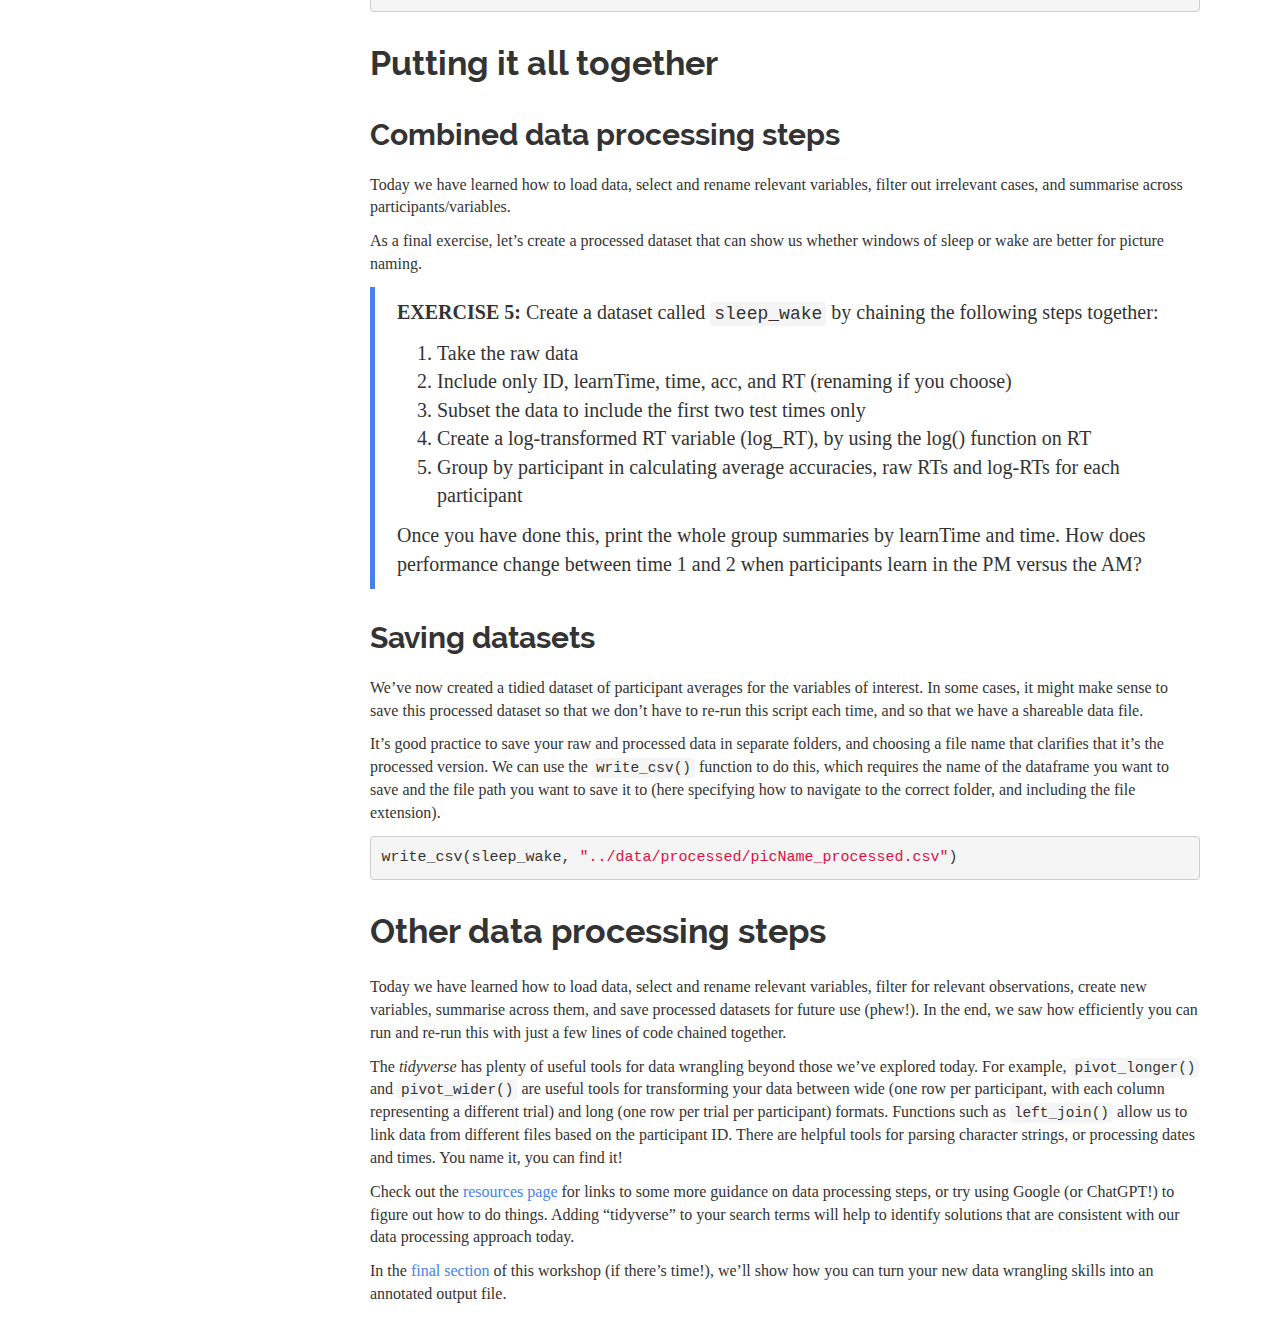
==== commit 543b7ce0: "sidebar navigation" ====
--- a/docs/data_wrangling.html
+++ b/docs/data_wrangling.html
@@ -29,6 +29,9 @@
        h6 {font-size: 12px;}
        code {color: inherit; background-color: rgba(0, 0, 0, 0.04);}
        pre:not([class]) { background-color: white }</style>
+<script src="site_libs/jqueryui-1.13.2/jquery-ui.min.js"></script>
+<link href="site_libs/tocify-1.9.1/jquery.tocify.css" rel="stylesheet" />
+<script src="site_libs/tocify-1.9.1/jquery.tocify.js"></script>
 <script src="site_libs/navigation-1.1/tabsets.js"></script>
 <link href="site_libs/highlightjs-9.12.0/default.css" rel="stylesheet" />
 <script src="site_libs/highlightjs-9.12.0/highlight.js"></script>
@@ -220,6 +223,69 @@
 
 
 
+<style type="text/css">
+
+#TOC {
+  margin: 25px 0px 20px 0px;
+}
+@media (max-width: 768px) {
+#TOC {
+  position: relative;
+  width: 100%;
+}
+}
+
+@media print {
+.toc-content {
+  /* see https://github.com/w3c/csswg-drafts/issues/4434 */
+  float: right;
+}
+}
+
+.toc-content {
+  padding-left: 30px;
+  padding-right: 40px;
+}
+
+div.main-container {
+  max-width: 1200px;
+}
+
+div.tocify {
+  width: 20%;
+  max-width: 260px;
+  max-height: 85%;
+}
+
+@media (min-width: 768px) and (max-width: 991px) {
+  div.tocify {
+    width: 25%;
+  }
+}
+
+@media (max-width: 767px) {
+  div.tocify {
+    width: 100%;
+    max-width: none;
+  }
+}
+
+.tocify ul, .tocify li {
+  line-height: 20px;
+}
+
+.tocify-subheader .tocify-item {
+  font-size: 0.90em;
+}
+
+.tocify .list-group-item {
+  border-radius: 0px;
+}
+
+
+</style>
+
+
 
 </head>
 
@@ -227,6 +293,16 @@
 
 
 <div class="container-fluid main-container">
+
+
+<!-- setup 3col/9col grid for toc_float and main content  -->
+<div class="row">
+<div class="col-xs-12 col-sm-4 col-md-3">
+<div id="TOC" class="tocify">
+</div>
+</div>
+
+<div class="toc-content col-xs-12 col-sm-8 col-md-9">
 
 
 
@@ -277,35 +353,6 @@
 
 </div>
 
-<div id="TOC">
-<ul>
-<li><a href="#setting-up" id="toc-setting-up">Setting up</a></li>
-<li><a href="#select-relevant-variables-using-select"
-id="toc-select-relevant-variables-using-select">Select relevant
-variables using <code>select()</code></a></li>
-<li><a href="#rename-variables" id="toc-rename-variables">Rename
-variables</a></li>
-<li><a href="#filter-for-relevant-data-using-filter"
-id="toc-filter-for-relevant-data-using-filter">Filter for relevant data
-using <code>filter()</code></a></li>
-<li><a href="#combining-data-processing-steps-using-the-pipe-operator"
-id="toc-combining-data-processing-steps-using-the-pipe-operator">Combining
-data processing steps using the pipe <code>%&gt;%</code>
-operator</a></li>
-<li><a
-href="#calculate-participant-averages-using-group_by-and-summarise"
-id="toc-calculate-participant-averages-using-group_by-and-summarise">Calculate
-participant averages using <code>group_by()</code> and
-<code>summarise()</code></a></li>
-<li><a href="#create-new-variables" id="toc-create-new-variables">Create
-new variables</a></li>
-<li><a href="#putting-it-all-together"
-id="toc-putting-it-all-together">Putting it all together</a></li>
-<li><a href="#other-data-processing-steps"
-id="toc-other-data-processing-steps">Other data processing
-steps</a></li>
-</ul>
-</div>
 
 <p>In this section of the workshop, we will learn how to manipulate your
 data in R. Being able to process and reformat your data in a fast and
@@ -761,6 +808,8 @@
 
 
 
+</div>
+</div>
 
 </div>
 
@@ -793,6 +842,35 @@
 
 <!-- code folding -->
 
+<script>
+$(document).ready(function ()  {
+
+    // temporarily add toc-ignore selector to headers for the consistency with Pandoc
+    $('.unlisted.unnumbered').addClass('toc-ignore')
+
+    // move toc-ignore selectors from section div to header
+    $('div.section.toc-ignore')
+        .removeClass('toc-ignore')
+        .children('h1,h2,h3,h4,h5').addClass('toc-ignore');
+
+    // establish options
+    var options = {
+      selectors: "h1",
+      theme: "bootstrap3",
+      context: '.toc-content',
+      hashGenerator: function (text) {
+        return text.replace(/[.\\/?&!#<>]/g, '').replace(/\s/g, '_');
+      },
+      ignoreSelector: ".toc-ignore",
+      scrollTo: 0
+    };
+    options.showAndHide = true;
+    options.smoothScroll = true;
+
+    // tocify
+    var toc = $("#TOC").tocify(options).data("toc-tocify");
+});
+</script>
 
 <!-- dynamically load mathjax for compatibility with self-contained -->
 <script>
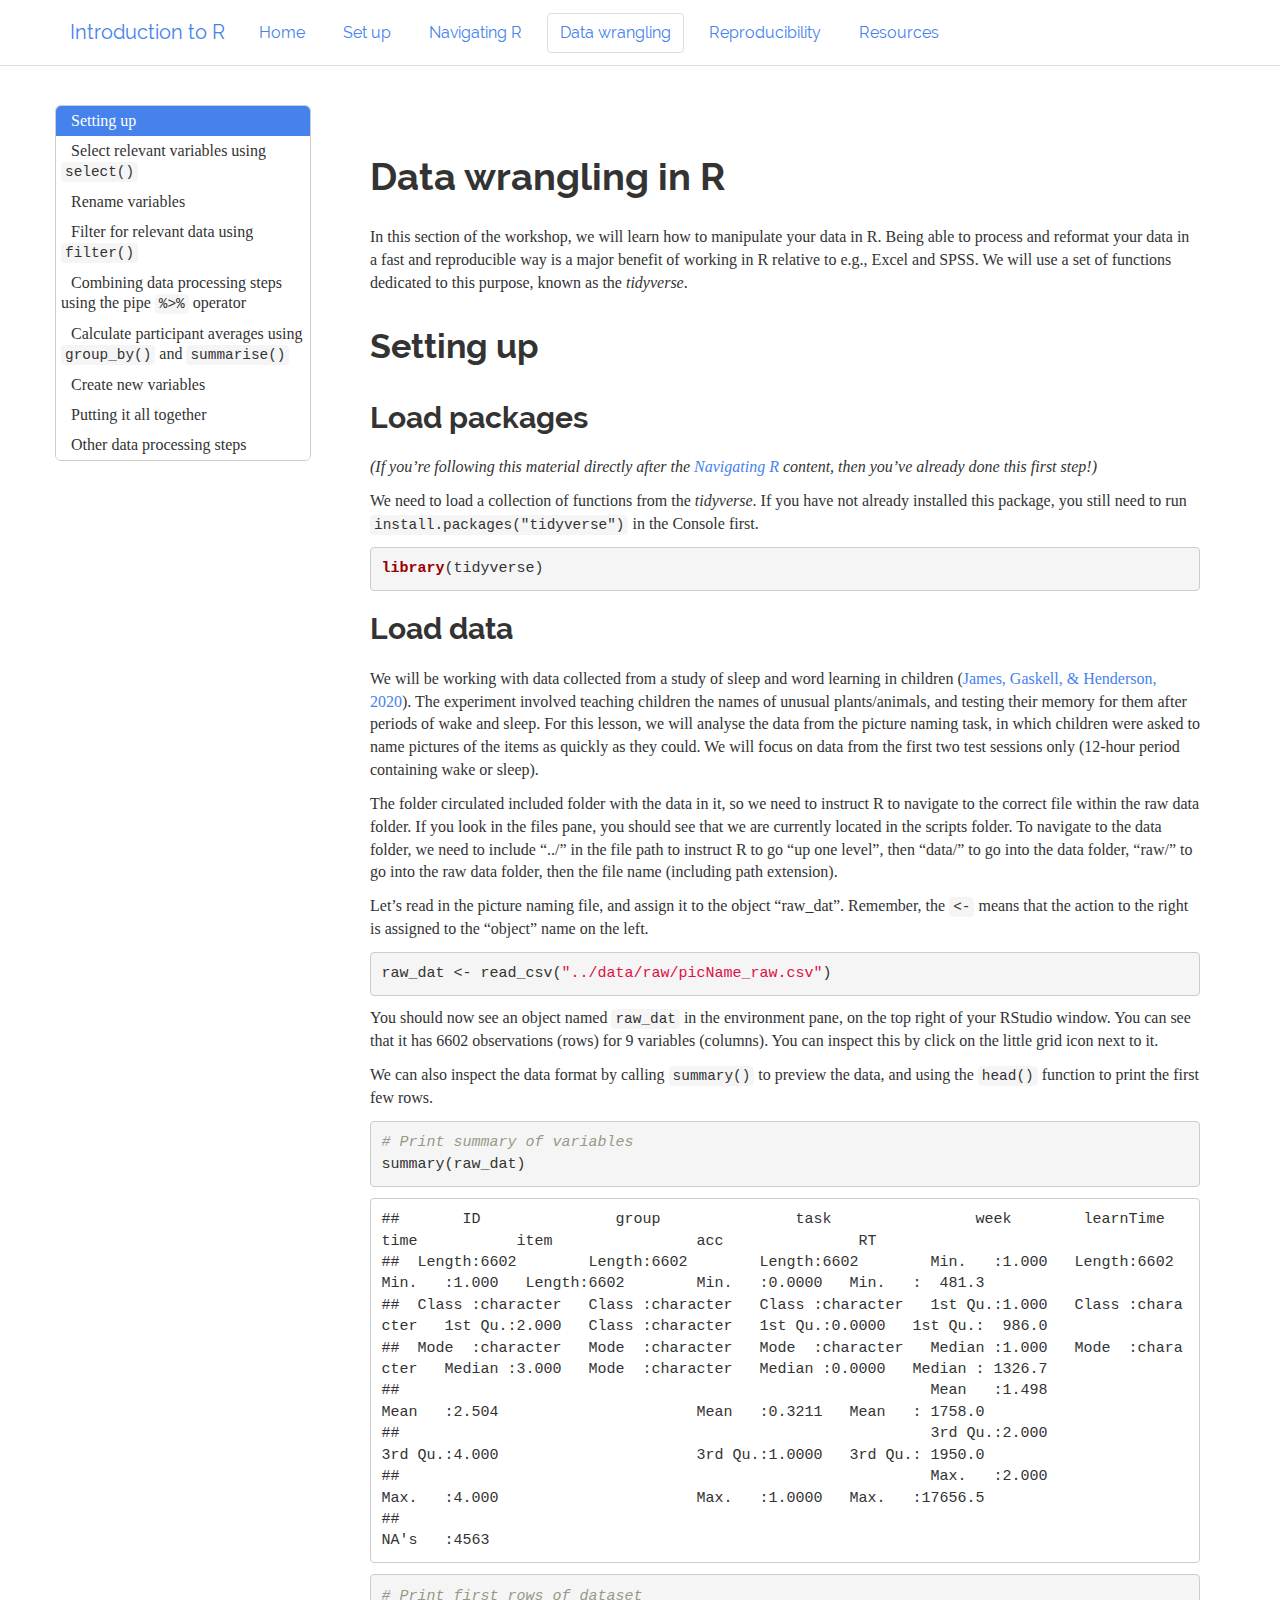
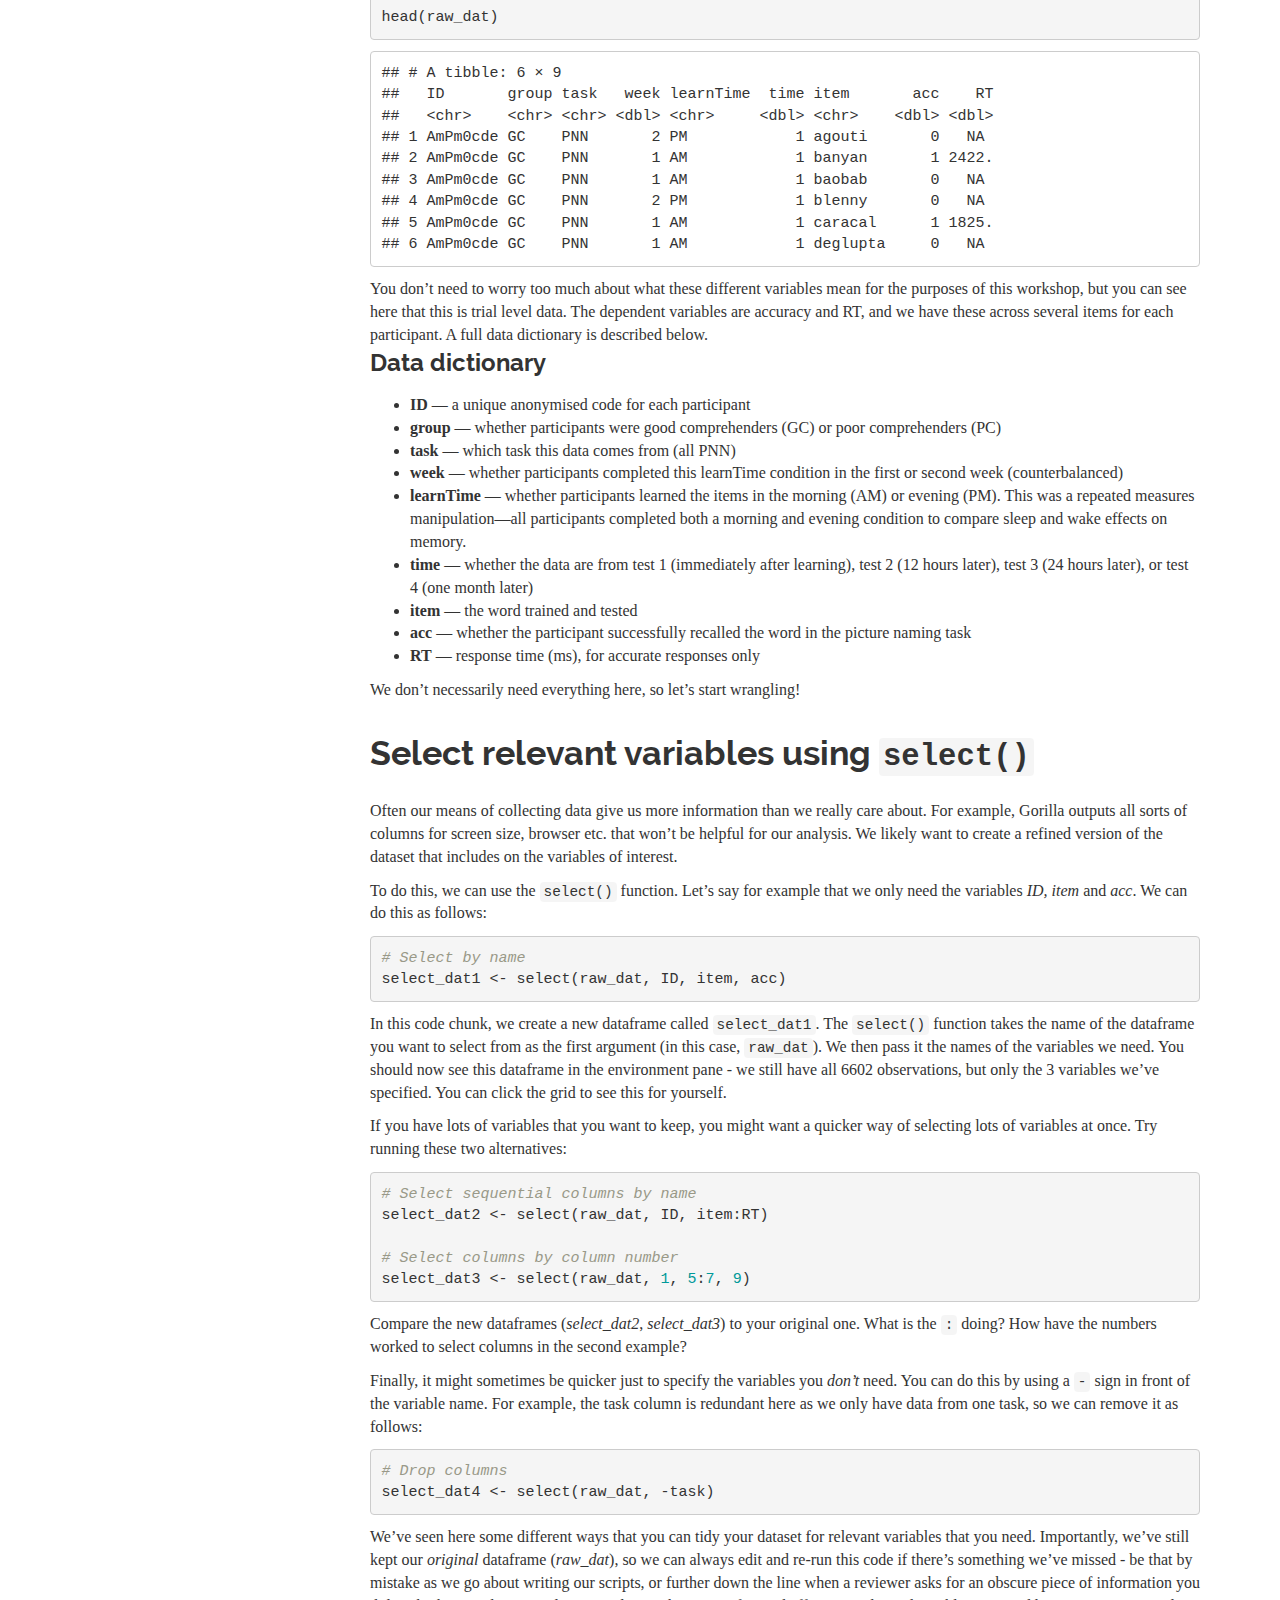
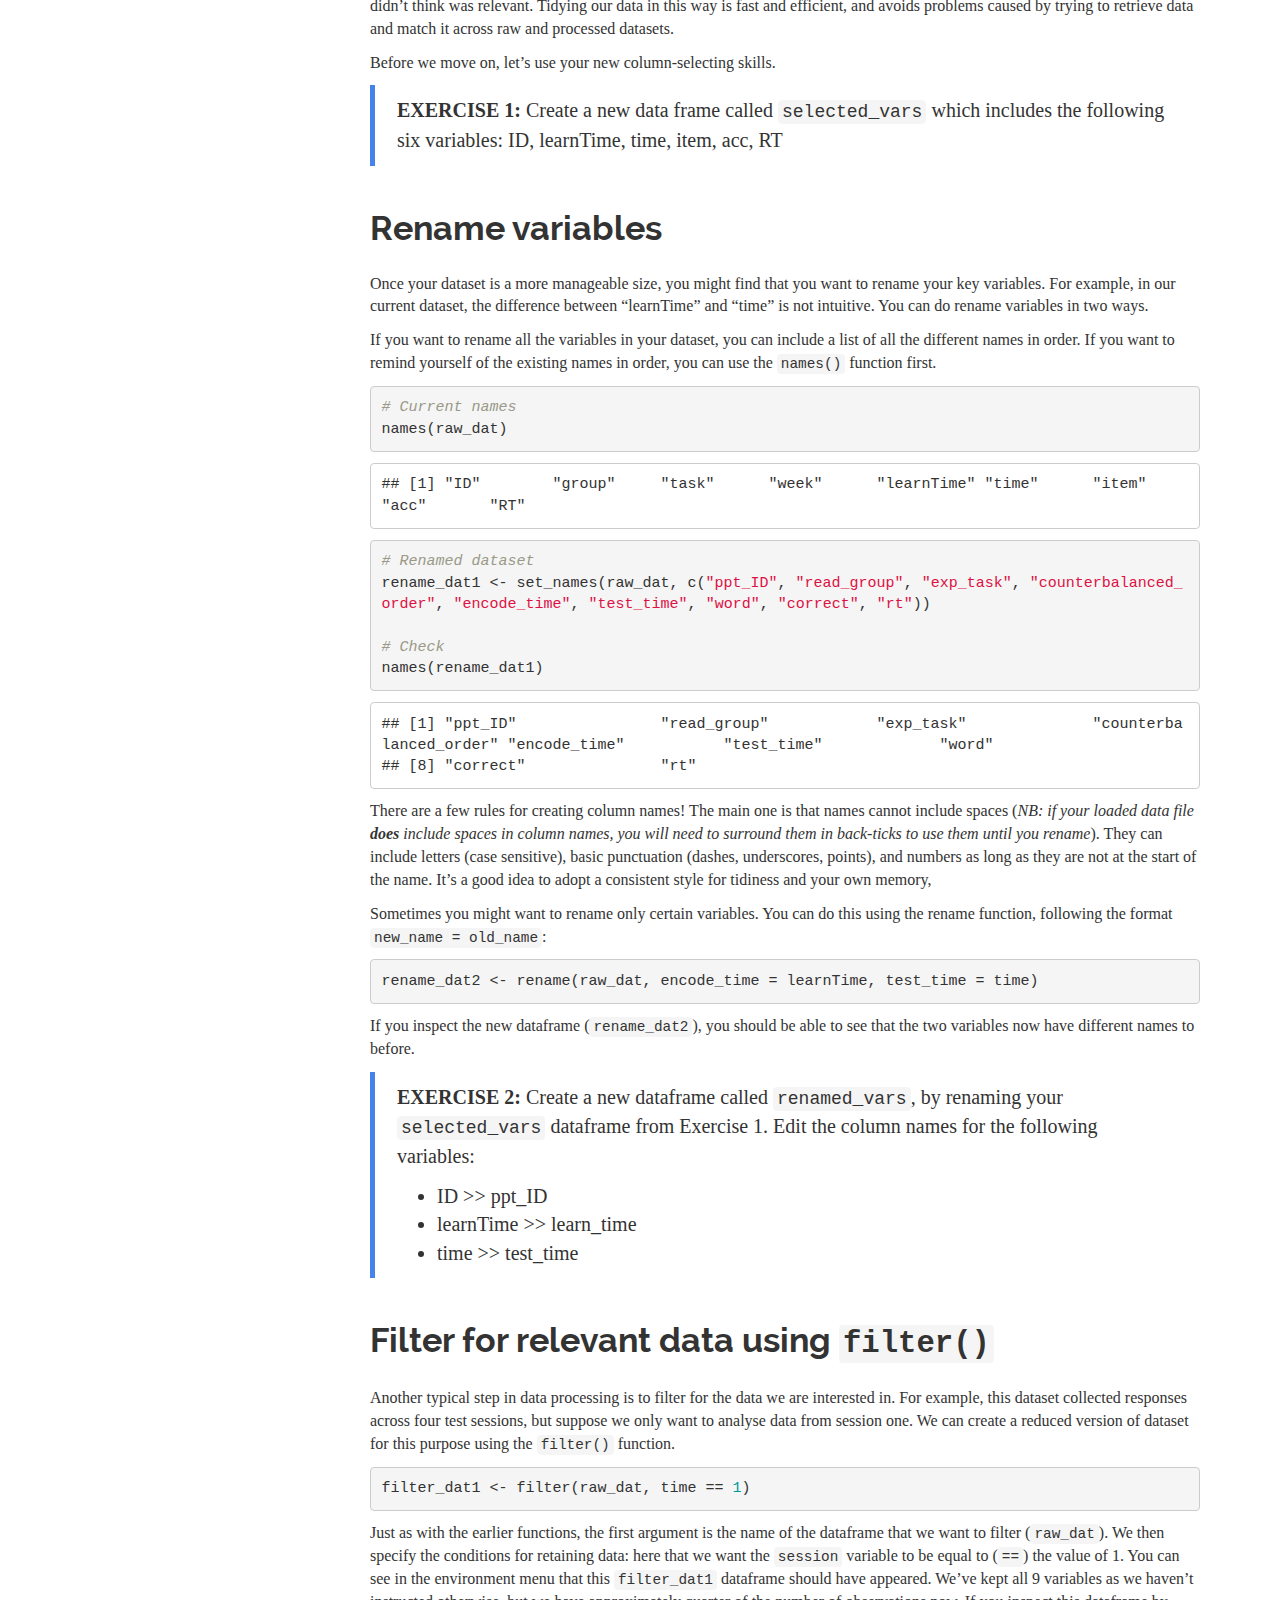
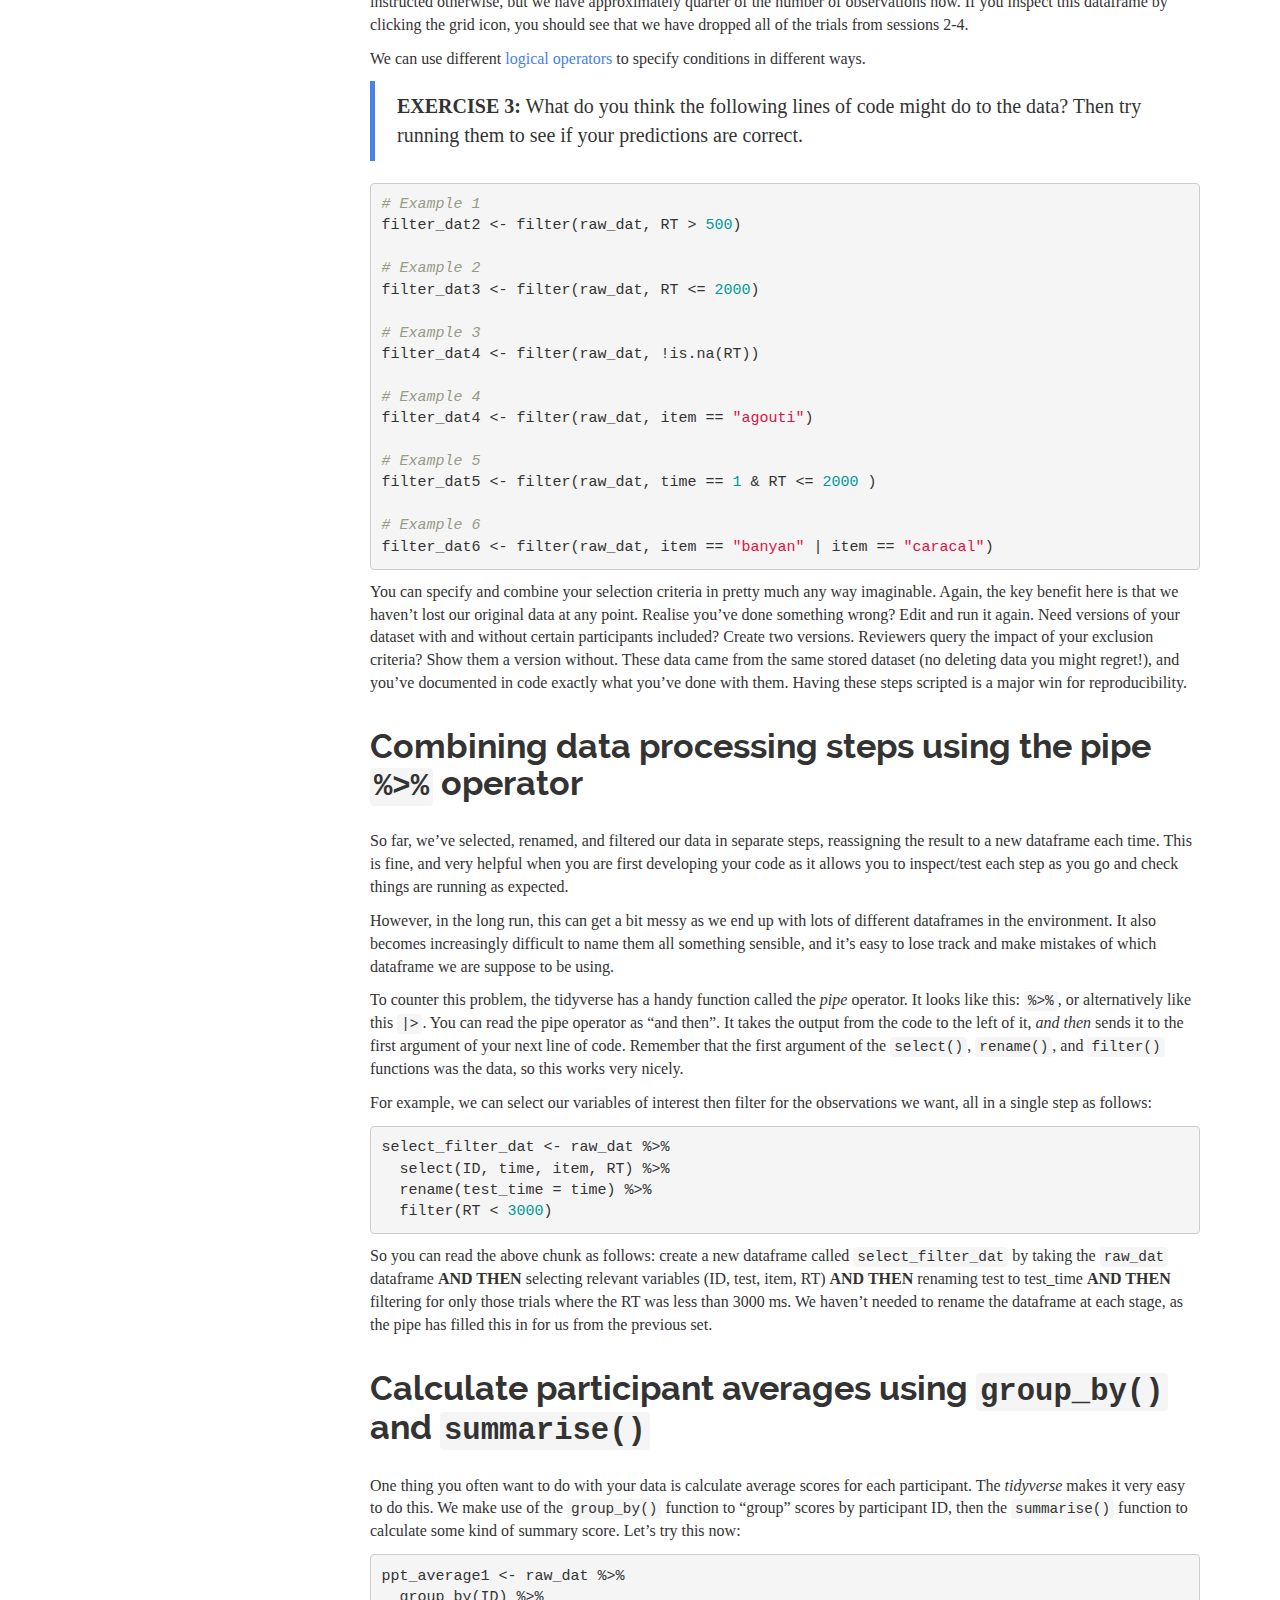
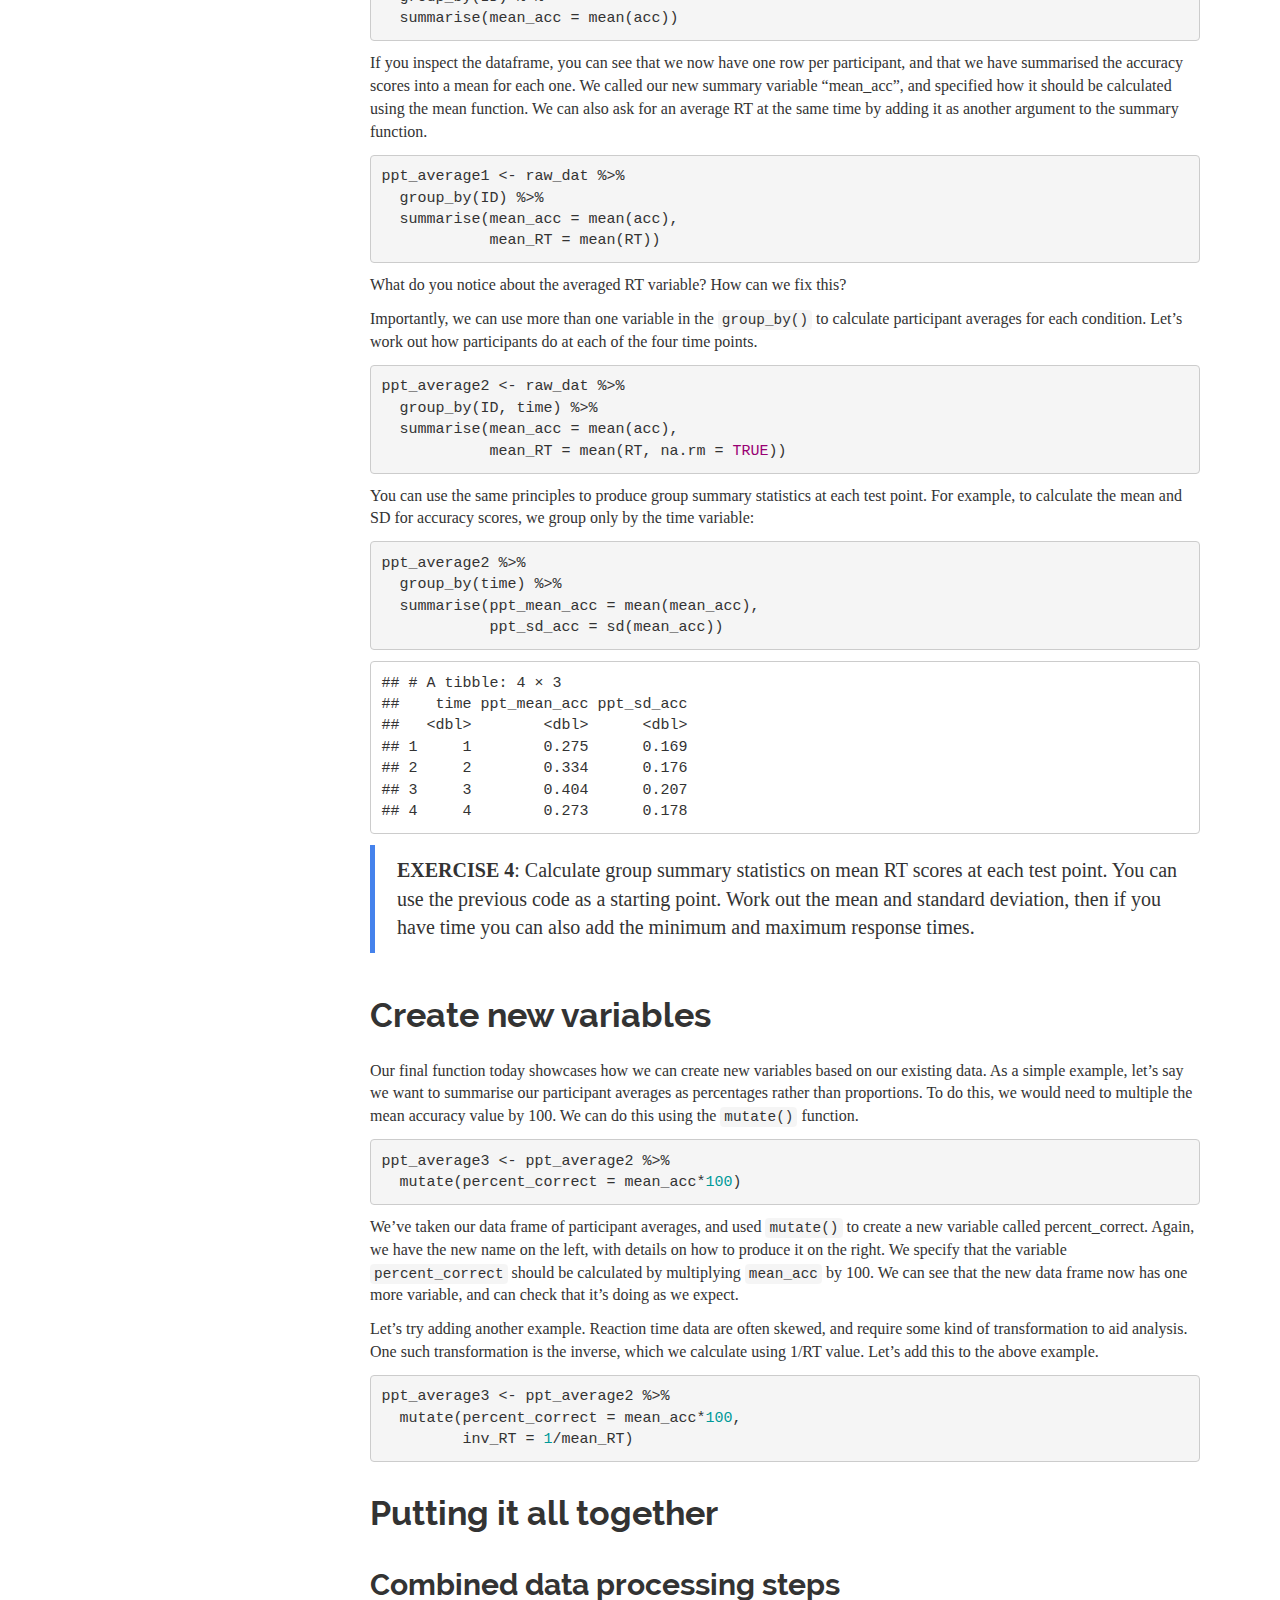
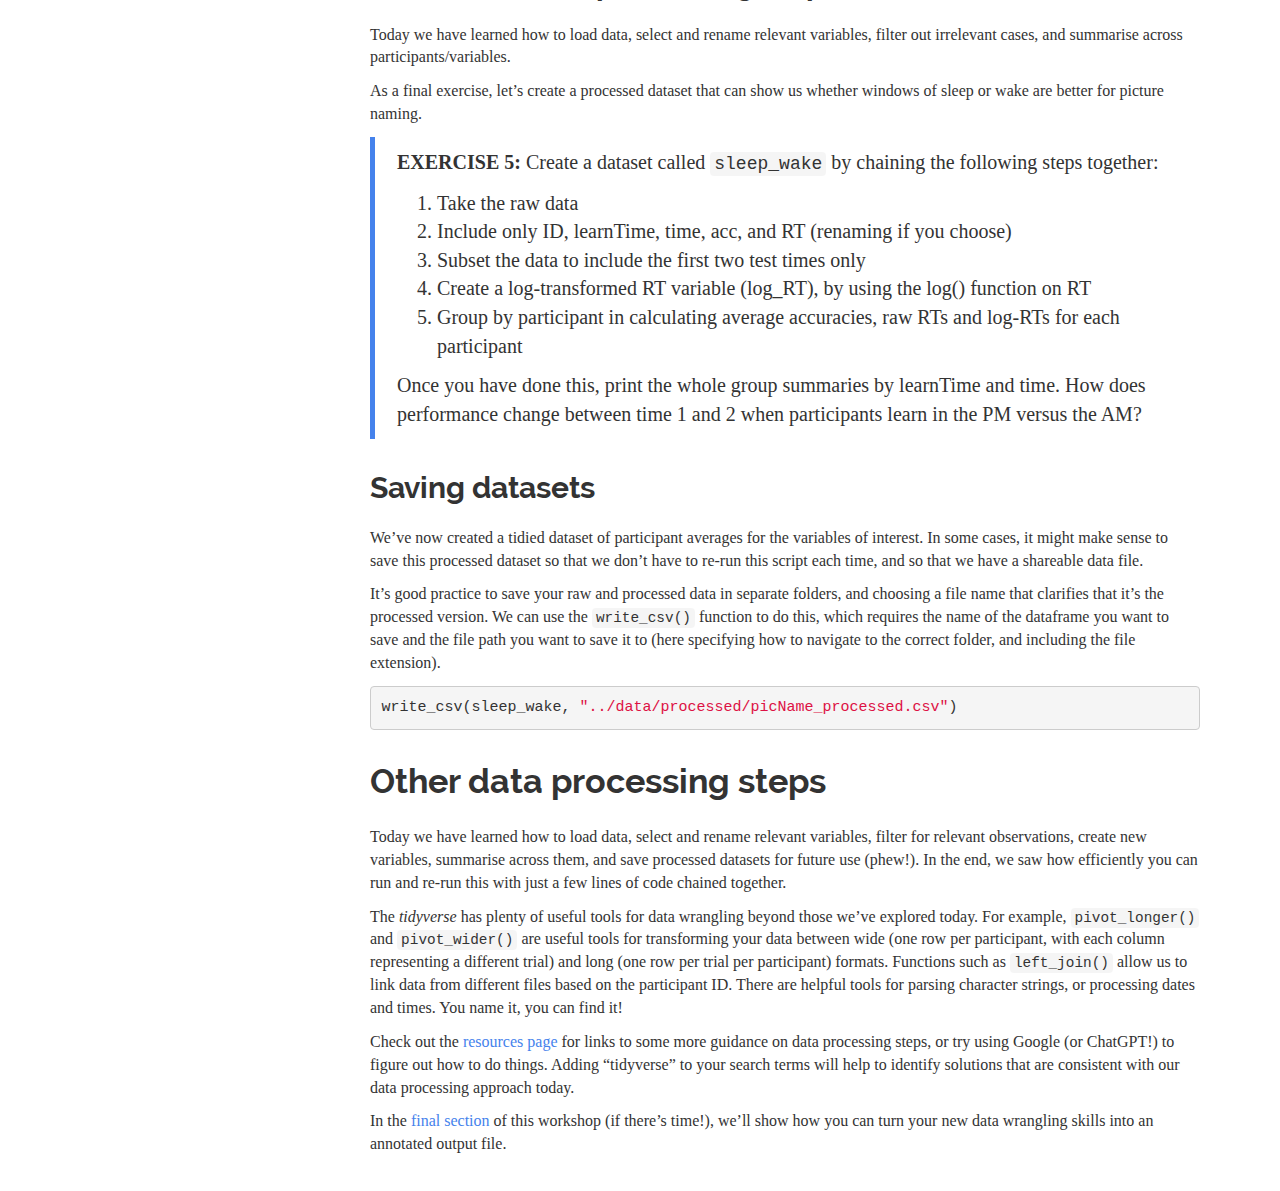
==== commit b2397b28: "corrected tidyverse loading, added folder link" ====
--- a/docs/data_wrangling.html
+++ b/docs/data_wrangling.html
@@ -359,13 +359,13 @@
 reproducible way is a major benefit of working in R relative to e.g.,
 Excel and SPSS. We will use a set of functions dedicated to this
 purpose, known as the <em>tidyverse</em>.</p>
-<p>If you’re following this material directly after the <a
-href="https://emljames.github.io/introR/navigating_R.html">Navigating
-R</a> content, you can skip the setting up section.</p>
 <div id="setting-up" class="section level1">
 <h1>Setting up</h1>
 <div id="load-packages" class="section level2">
 <h2>Load packages</h2>
+<p><em>(If you’re following this material directly after the <a
+href="https://emljames.github.io/introR/navigating_R.html">Navigating
+R</a> content, then you’ve already done this first step!)</em></p>
 <p>We need to load a collection of functions from the
 <em>tidyverse</em>. If you have not already installed this package, you
 still need to run <code>install.packages("tidyverse")</code> in the
@@ -404,22 +404,14 @@
 the first few rows.</p>
 <pre class="r"><code># Print summary of variables
 summary(raw_dat)</code></pre>
-<pre><code>##       ID               group               task                week        learnTime              time           item          
-##  Length:6602        Length:6602        Length:6602        Min.   :1.000   Length:6602        Min.   :1.000   Length:6602       
-##  Class :character   Class :character   Class :character   1st Qu.:1.000   Class :character   1st Qu.:2.000   Class :character  
-##  Mode  :character   Mode  :character   Mode  :character   Median :1.000   Mode  :character   Median :3.000   Mode  :character  
-##                                                           Mean   :1.498                      Mean   :2.504                     
-##                                                           3rd Qu.:2.000                      3rd Qu.:4.000                     
-##                                                           Max.   :2.000                      Max.   :4.000                     
-##                                                                                                                                
-##       acc               RT         
-##  Min.   :0.0000   Min.   :  481.3  
-##  1st Qu.:0.0000   1st Qu.:  986.0  
-##  Median :0.0000   Median : 1326.7  
-##  Mean   :0.3211   Mean   : 1758.0  
-##  3rd Qu.:1.0000   3rd Qu.: 1950.0  
-##  Max.   :1.0000   Max.   :17656.5  
-##                   NA&#39;s   :4563</code></pre>
+<pre><code>##       ID               group               task                week        learnTime              time           item                acc               RT         
+##  Length:6602        Length:6602        Length:6602        Min.   :1.000   Length:6602        Min.   :1.000   Length:6602        Min.   :0.0000   Min.   :  481.3  
+##  Class :character   Class :character   Class :character   1st Qu.:1.000   Class :character   1st Qu.:2.000   Class :character   1st Qu.:0.0000   1st Qu.:  986.0  
+##  Mode  :character   Mode  :character   Mode  :character   Median :1.000   Mode  :character   Median :3.000   Mode  :character   Median :0.0000   Median : 1326.7  
+##                                                           Mean   :1.498                      Mean   :2.504                      Mean   :0.3211   Mean   : 1758.0  
+##                                                           3rd Qu.:2.000                      3rd Qu.:4.000                      3rd Qu.:1.0000   3rd Qu.: 1950.0  
+##                                                           Max.   :2.000                      Max.   :4.000                      Max.   :1.0000   Max.   :17656.5  
+##                                                                                                                                                  NA&#39;s   :4563</code></pre>
 <pre class="r"><code># Print first rows of dataset 
 head(raw_dat)</code></pre>
 <pre><code>## # A tibble: 6 × 9
@@ -537,8 +529,8 @@
 
 # Check 
 names(rename_dat1)</code></pre>
-<pre><code>## [1] &quot;ppt_ID&quot;                &quot;read_group&quot;            &quot;exp_task&quot;              &quot;counterbalanced_order&quot; &quot;encode_time&quot;          
-## [6] &quot;test_time&quot;             &quot;word&quot;                  &quot;correct&quot;               &quot;rt&quot;</code></pre>
+<pre><code>## [1] &quot;ppt_ID&quot;                &quot;read_group&quot;            &quot;exp_task&quot;              &quot;counterbalanced_order&quot; &quot;encode_time&quot;           &quot;test_time&quot;             &quot;word&quot;                 
+## [8] &quot;correct&quot;               &quot;rt&quot;</code></pre>
 <p>There are a few rules for creating column names! The main one is that
 names cannot include spaces (<em>NB: if your loaded data file
 <strong>does</strong> include spaces in column names, you will need to
@@ -601,13 +593,13 @@
 # Example 3
 filter_dat4 &lt;- filter(raw_dat, !is.na(RT))
 
-# Example 4 - Character string
+# Example 4
 filter_dat4 &lt;- filter(raw_dat, item == &quot;agouti&quot;)
 
-# Example 5 - Multiple criteria
+# Example 5 
 filter_dat5 &lt;- filter(raw_dat, time == 1 &amp; RT &lt;= 2000 )
 
-# Example 6 - Multiple criteria
+# Example 6
 filter_dat6 &lt;- filter(raw_dat, item == &quot;banyan&quot; | item == &quot;caracal&quot;)</code></pre>
 <p>You can specify and combine your selection criteria in pretty much
 any way imaginable. Again, the key benefit here is that we haven’t lost
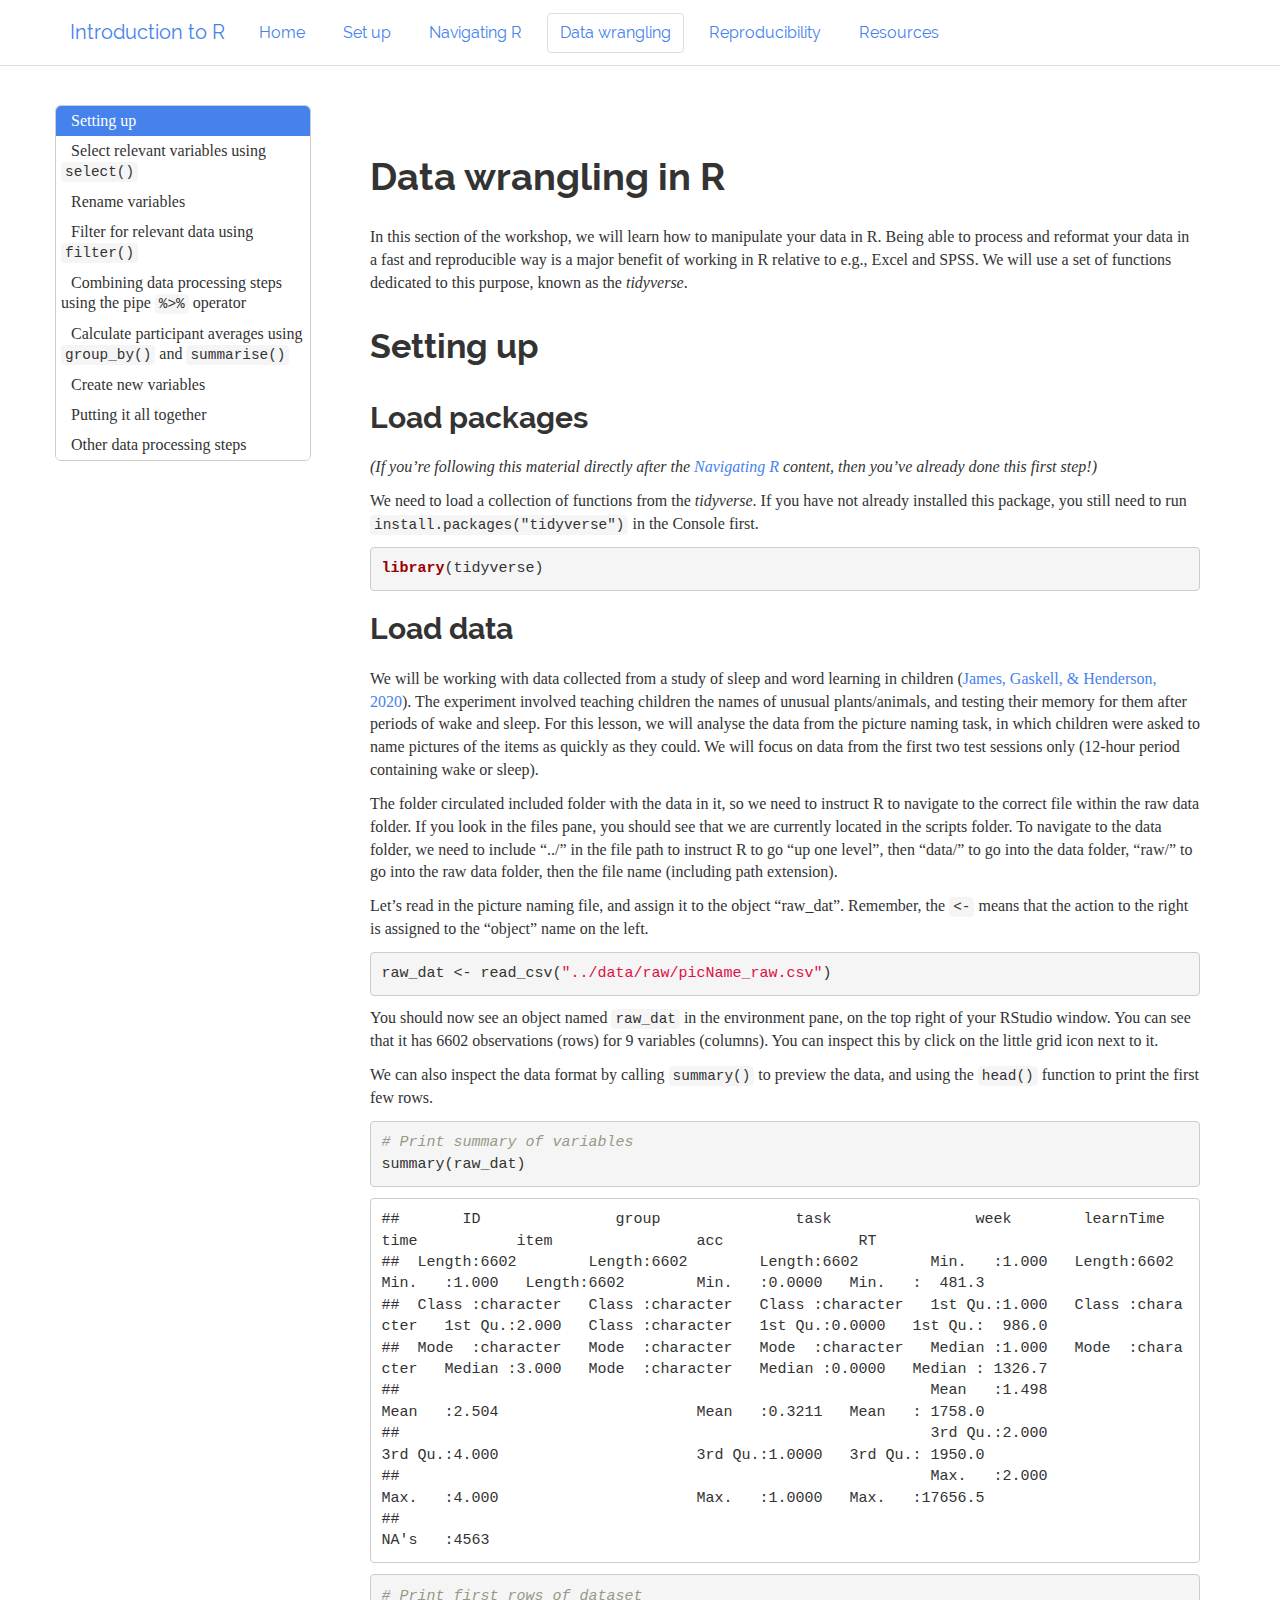
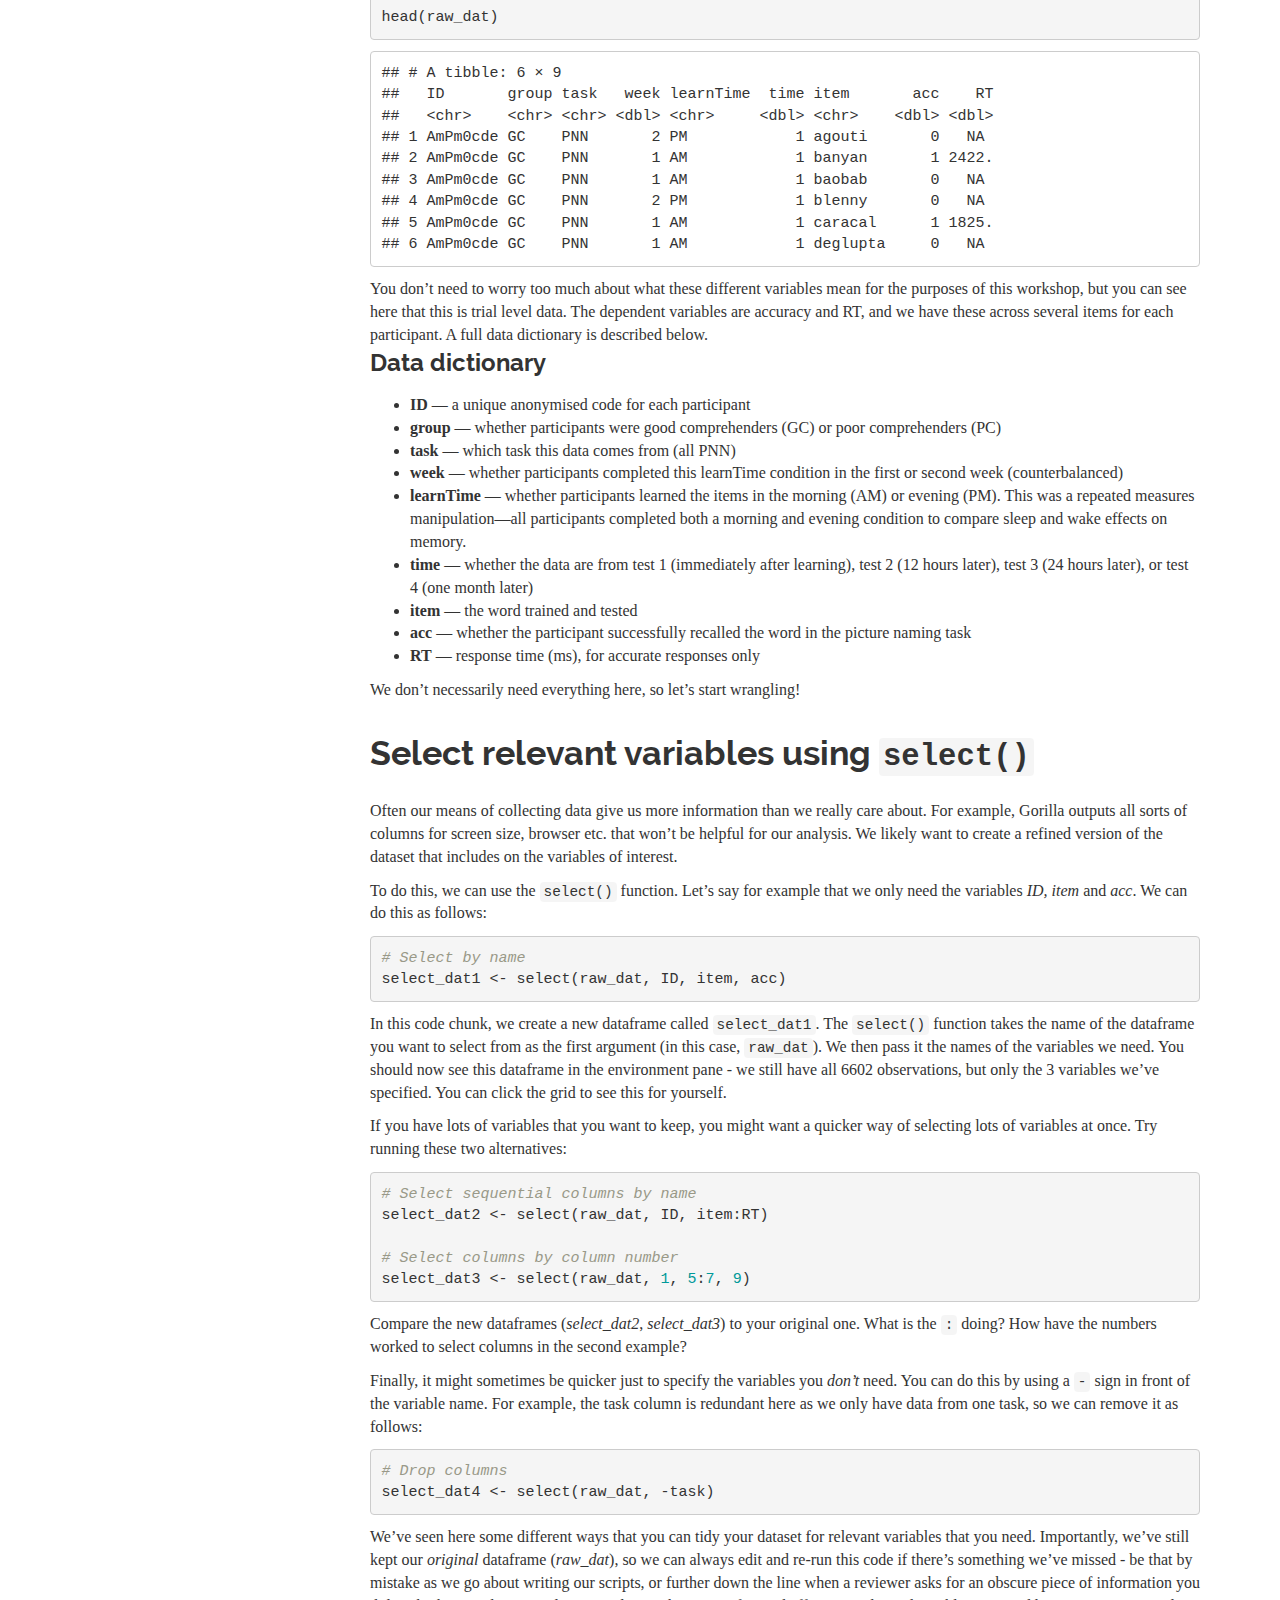
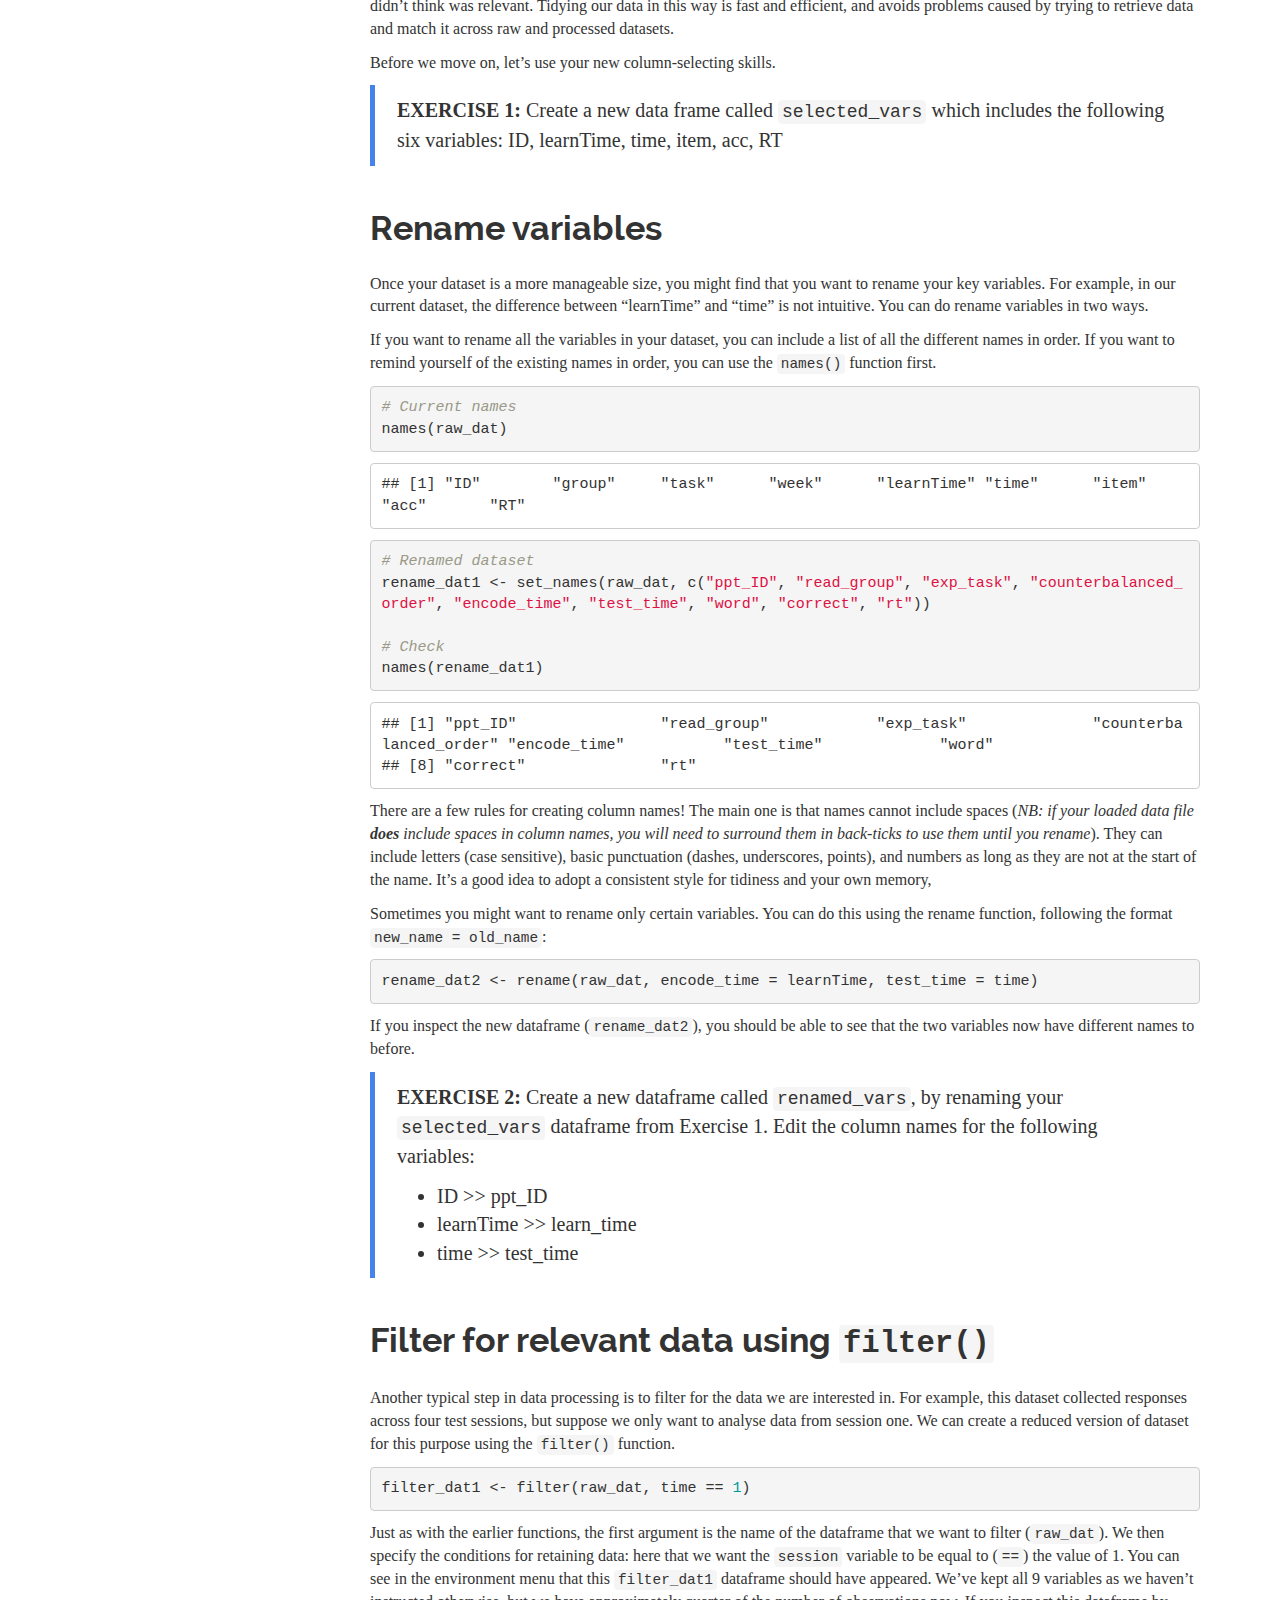
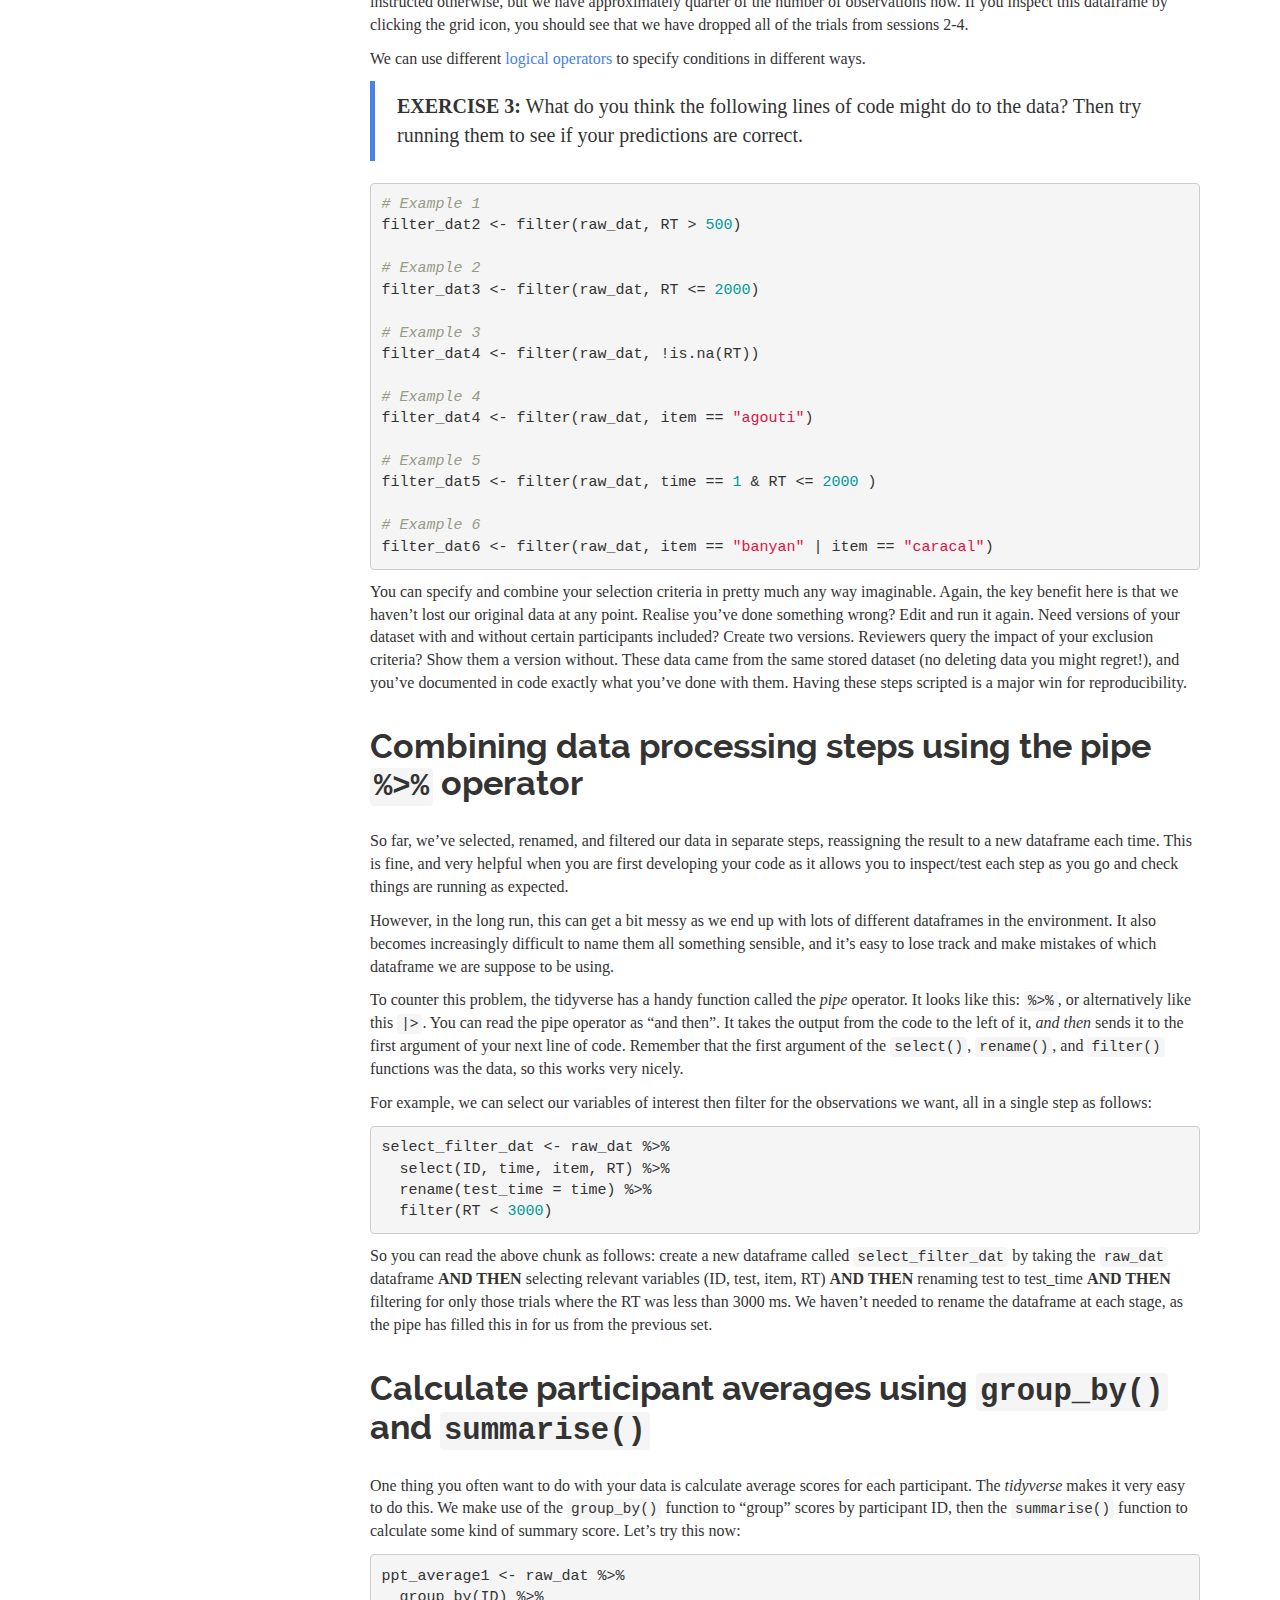
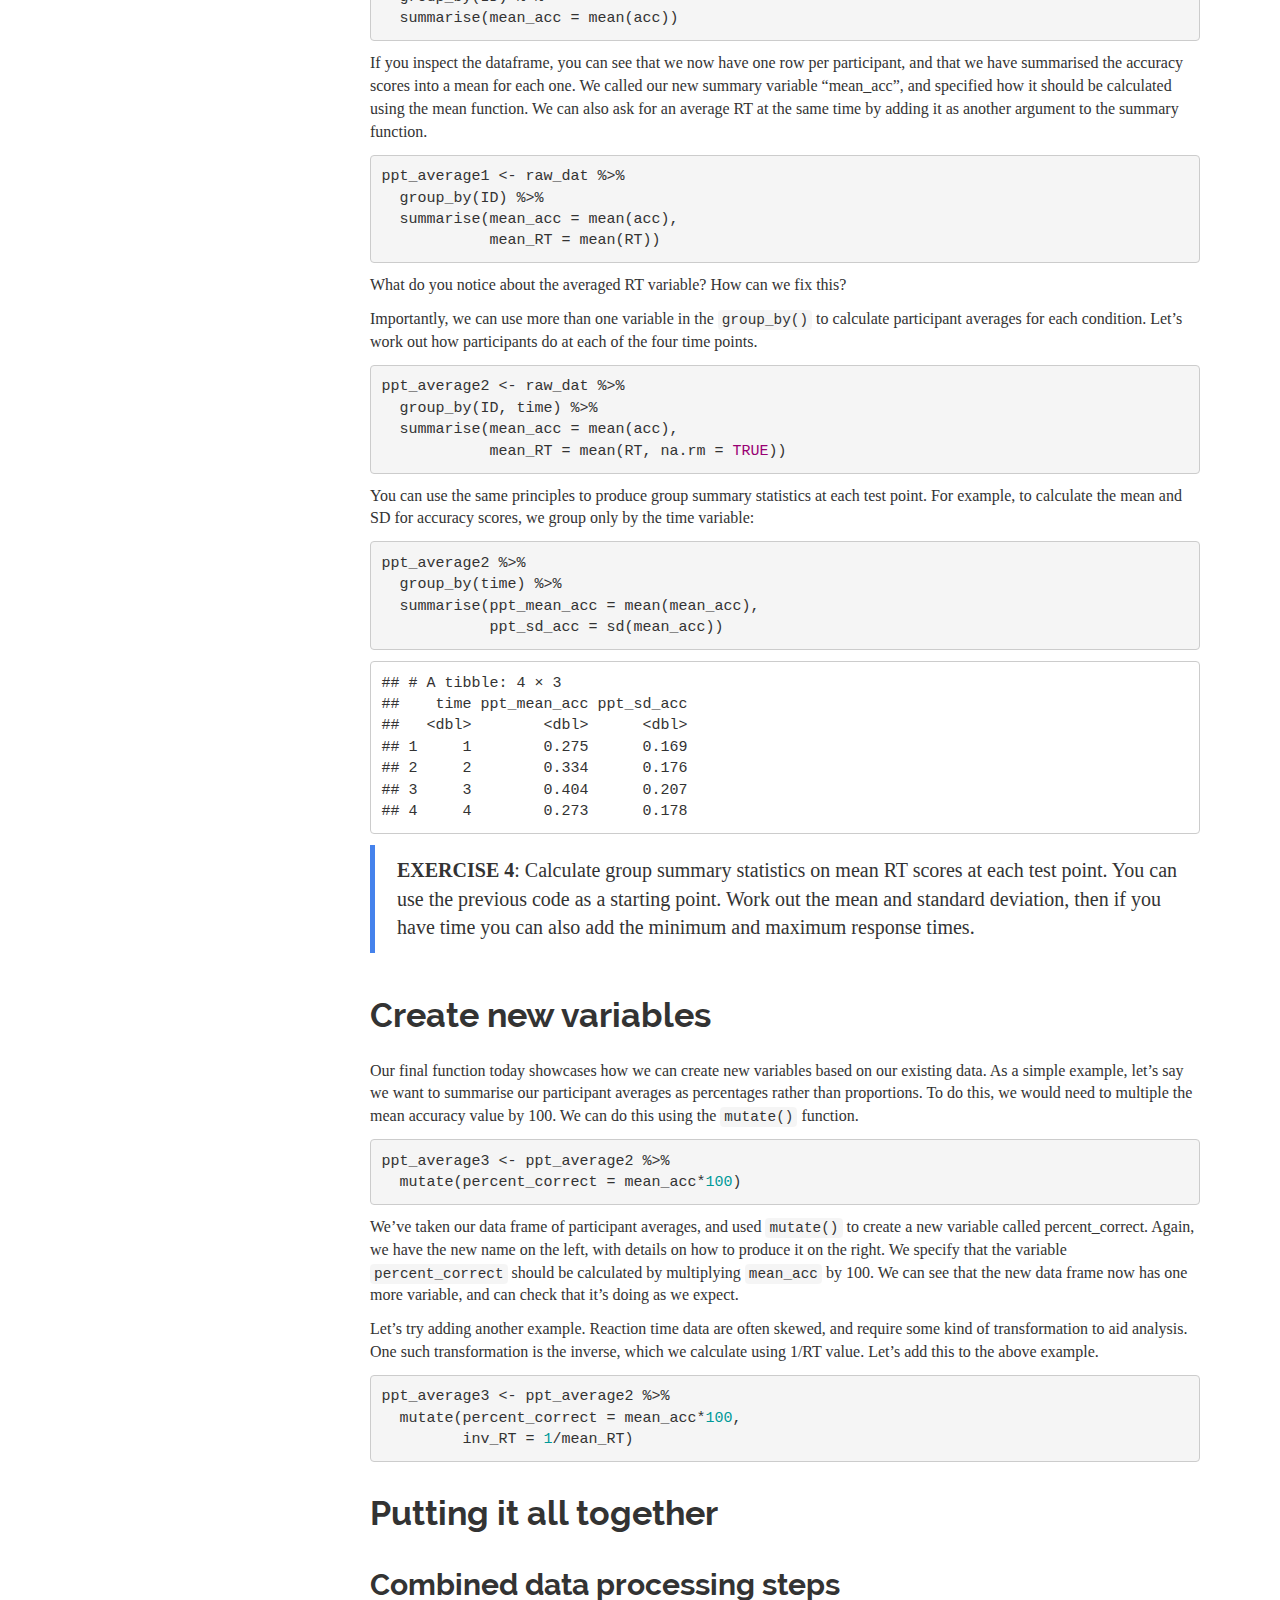
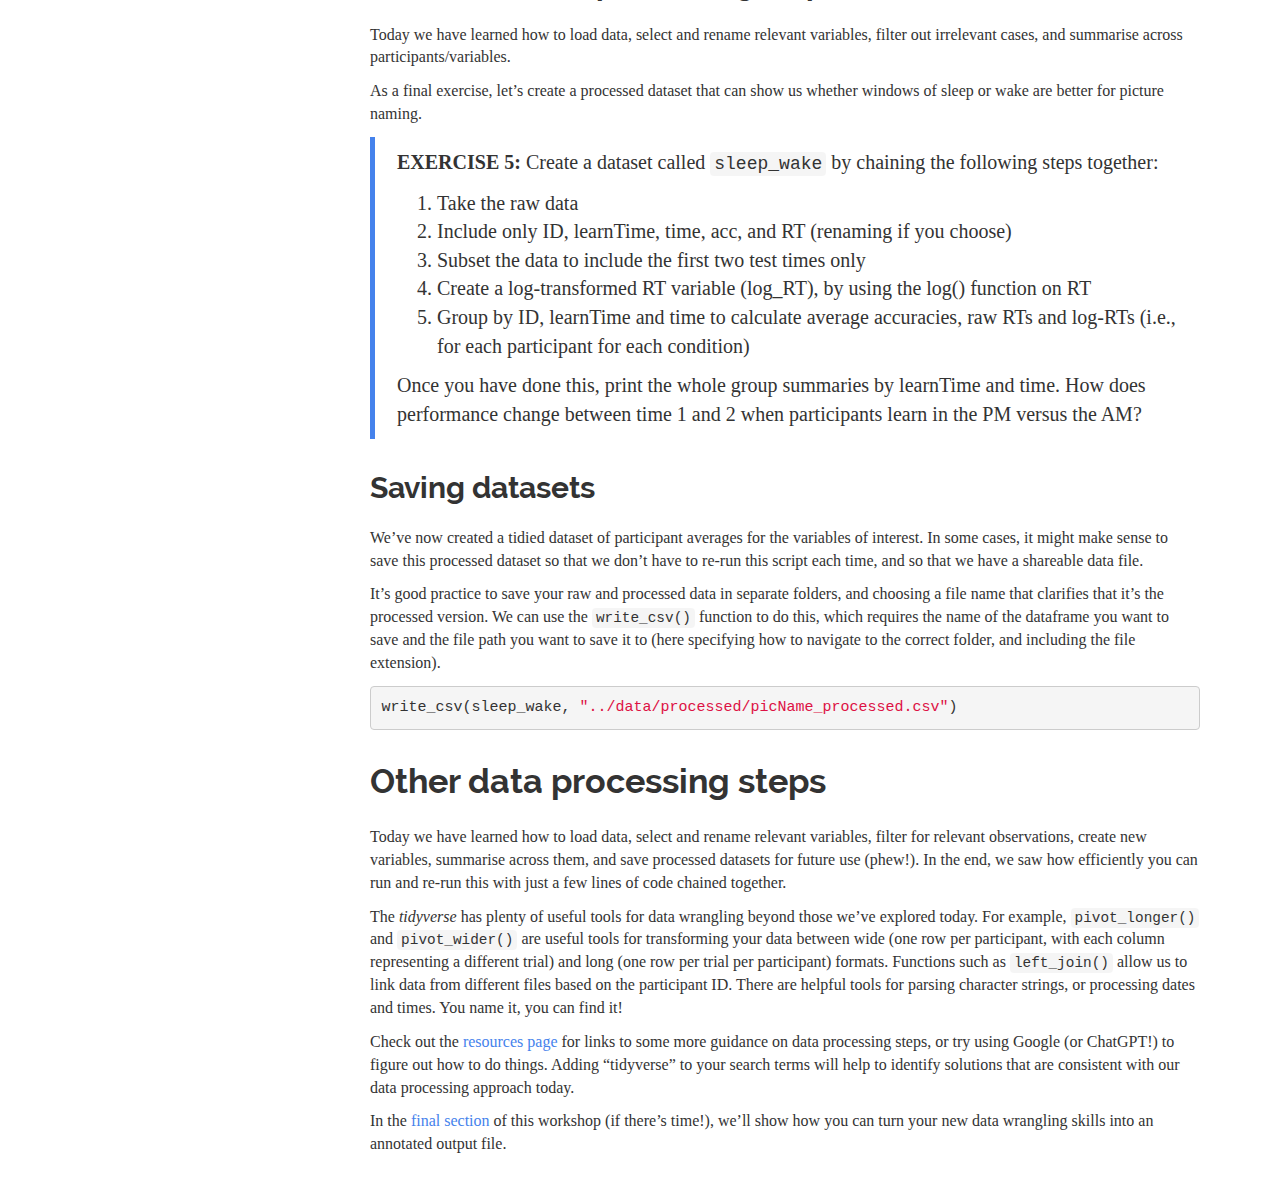
==== commit c16f35ee: "Edited final exercise instructions" ====
--- a/docs/data_wrangling.html
+++ b/docs/data_wrangling.html
@@ -746,8 +746,8 @@
 <li>Subset the data to include the first two test times only</li>
 <li>Create a log-transformed RT variable (log_RT), by using the log()
 function on RT</li>
-<li>Group by participant in calculating average accuracies, raw RTs and
-log-RTs for each participant</li>
+<li>Group by ID, learnTime and time to calculate average accuracies, raw
+RTs and log-RTs (i.e., for each participant for each condition)</li>
 </ol>
 <p>Once you have done this, print the whole group summaries by learnTime
 and time. How does performance change between time 1 and 2 when
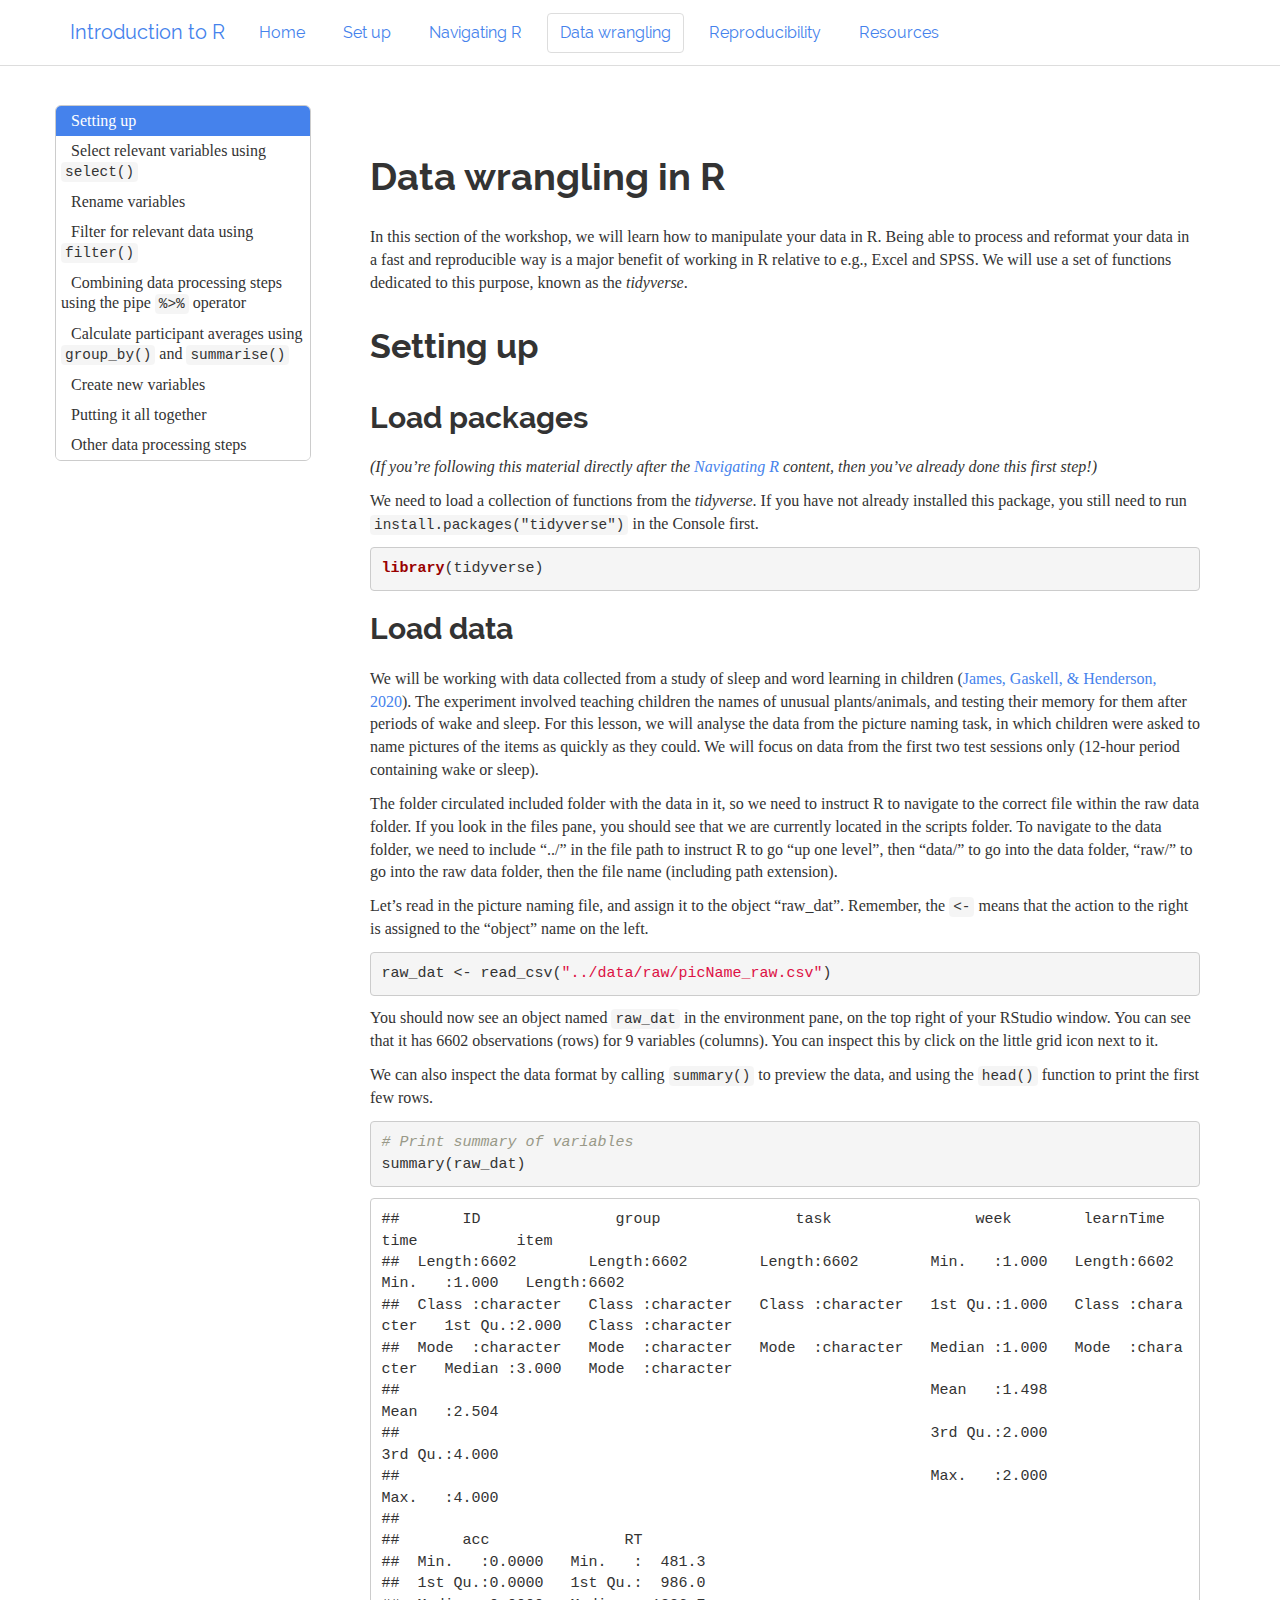
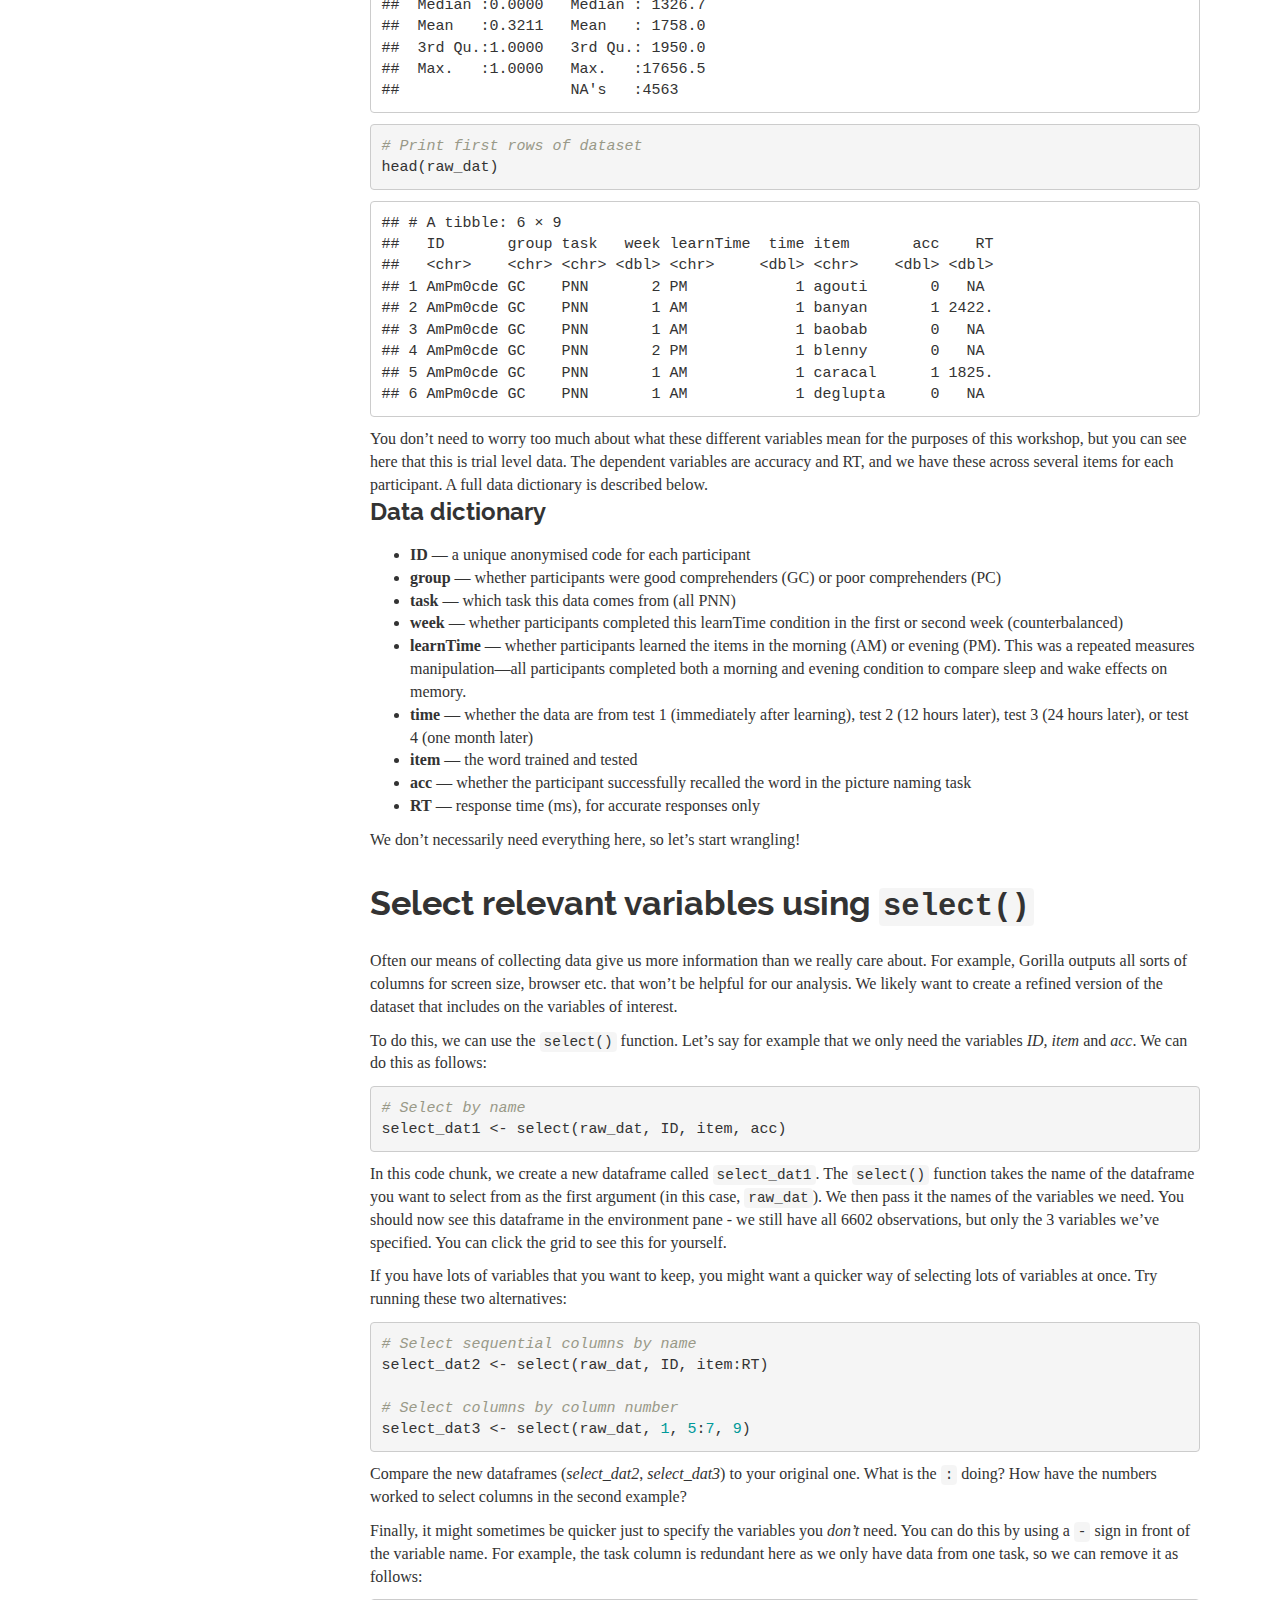
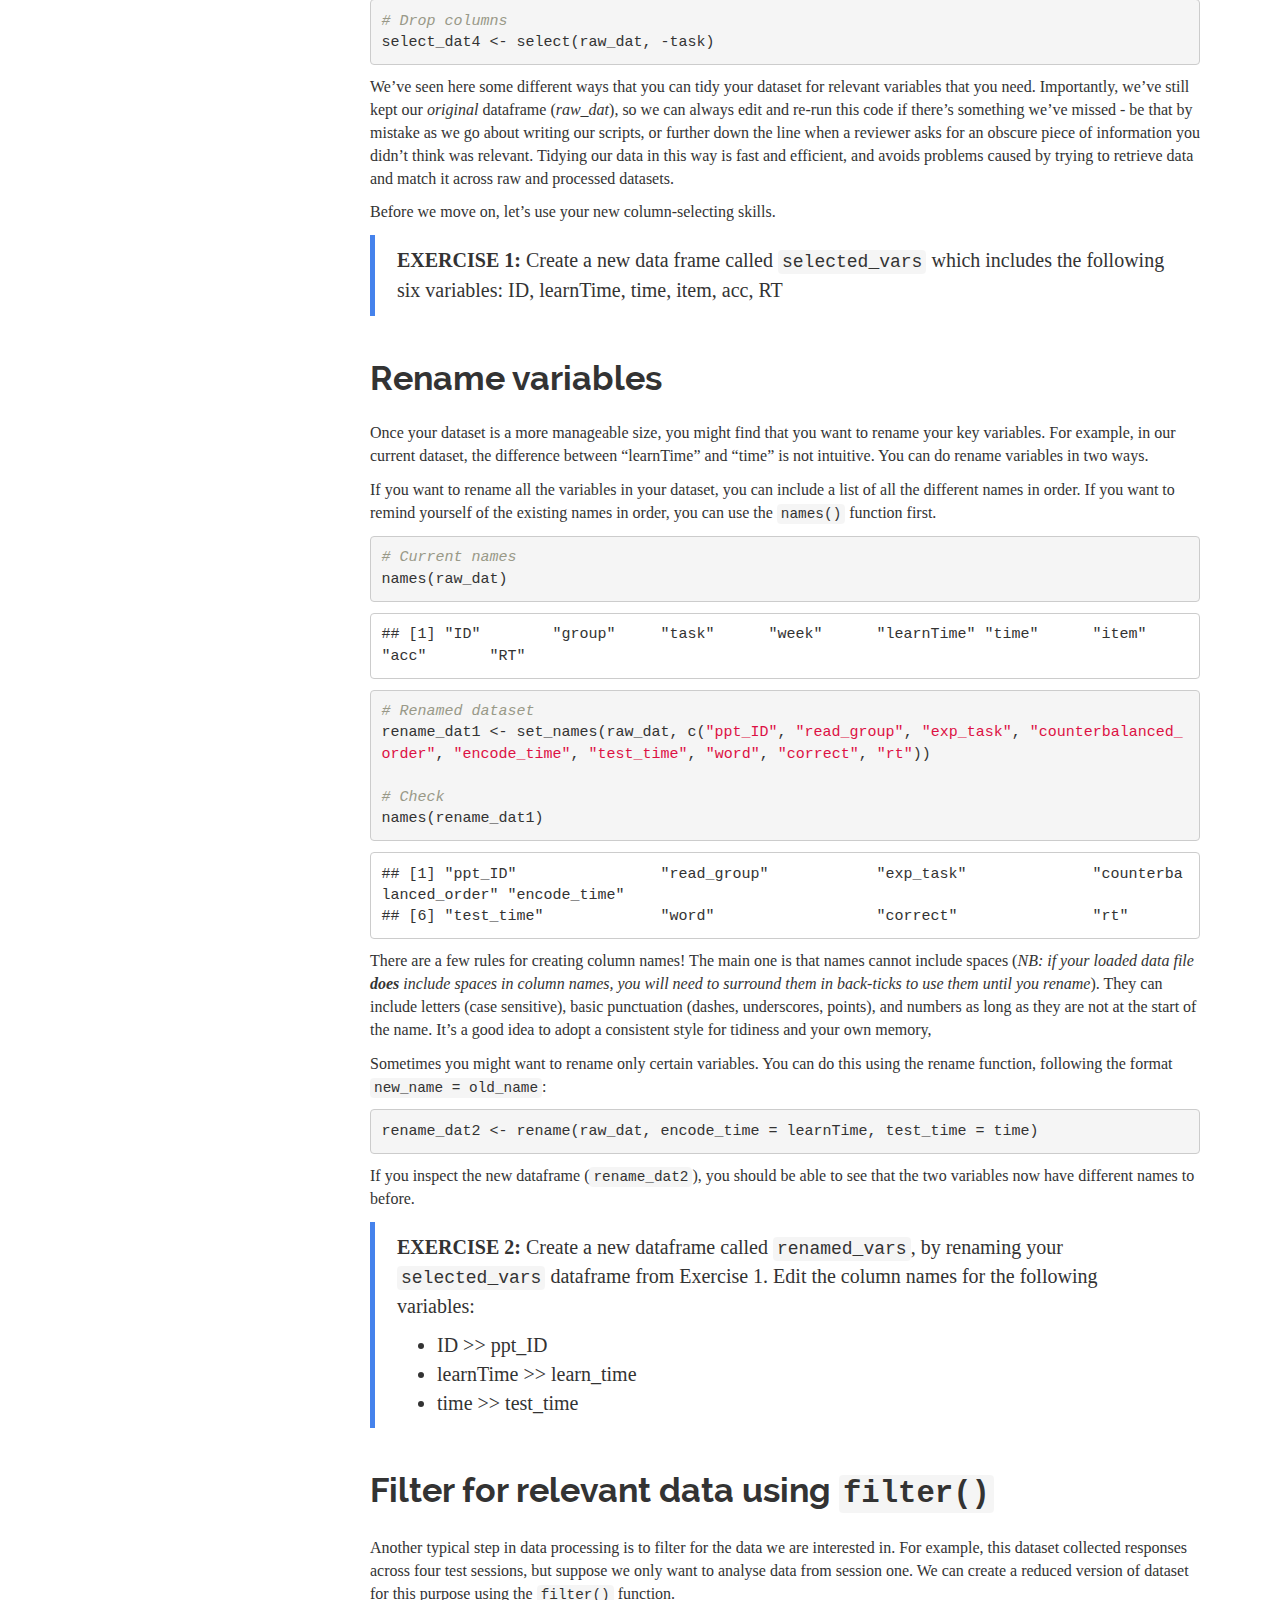
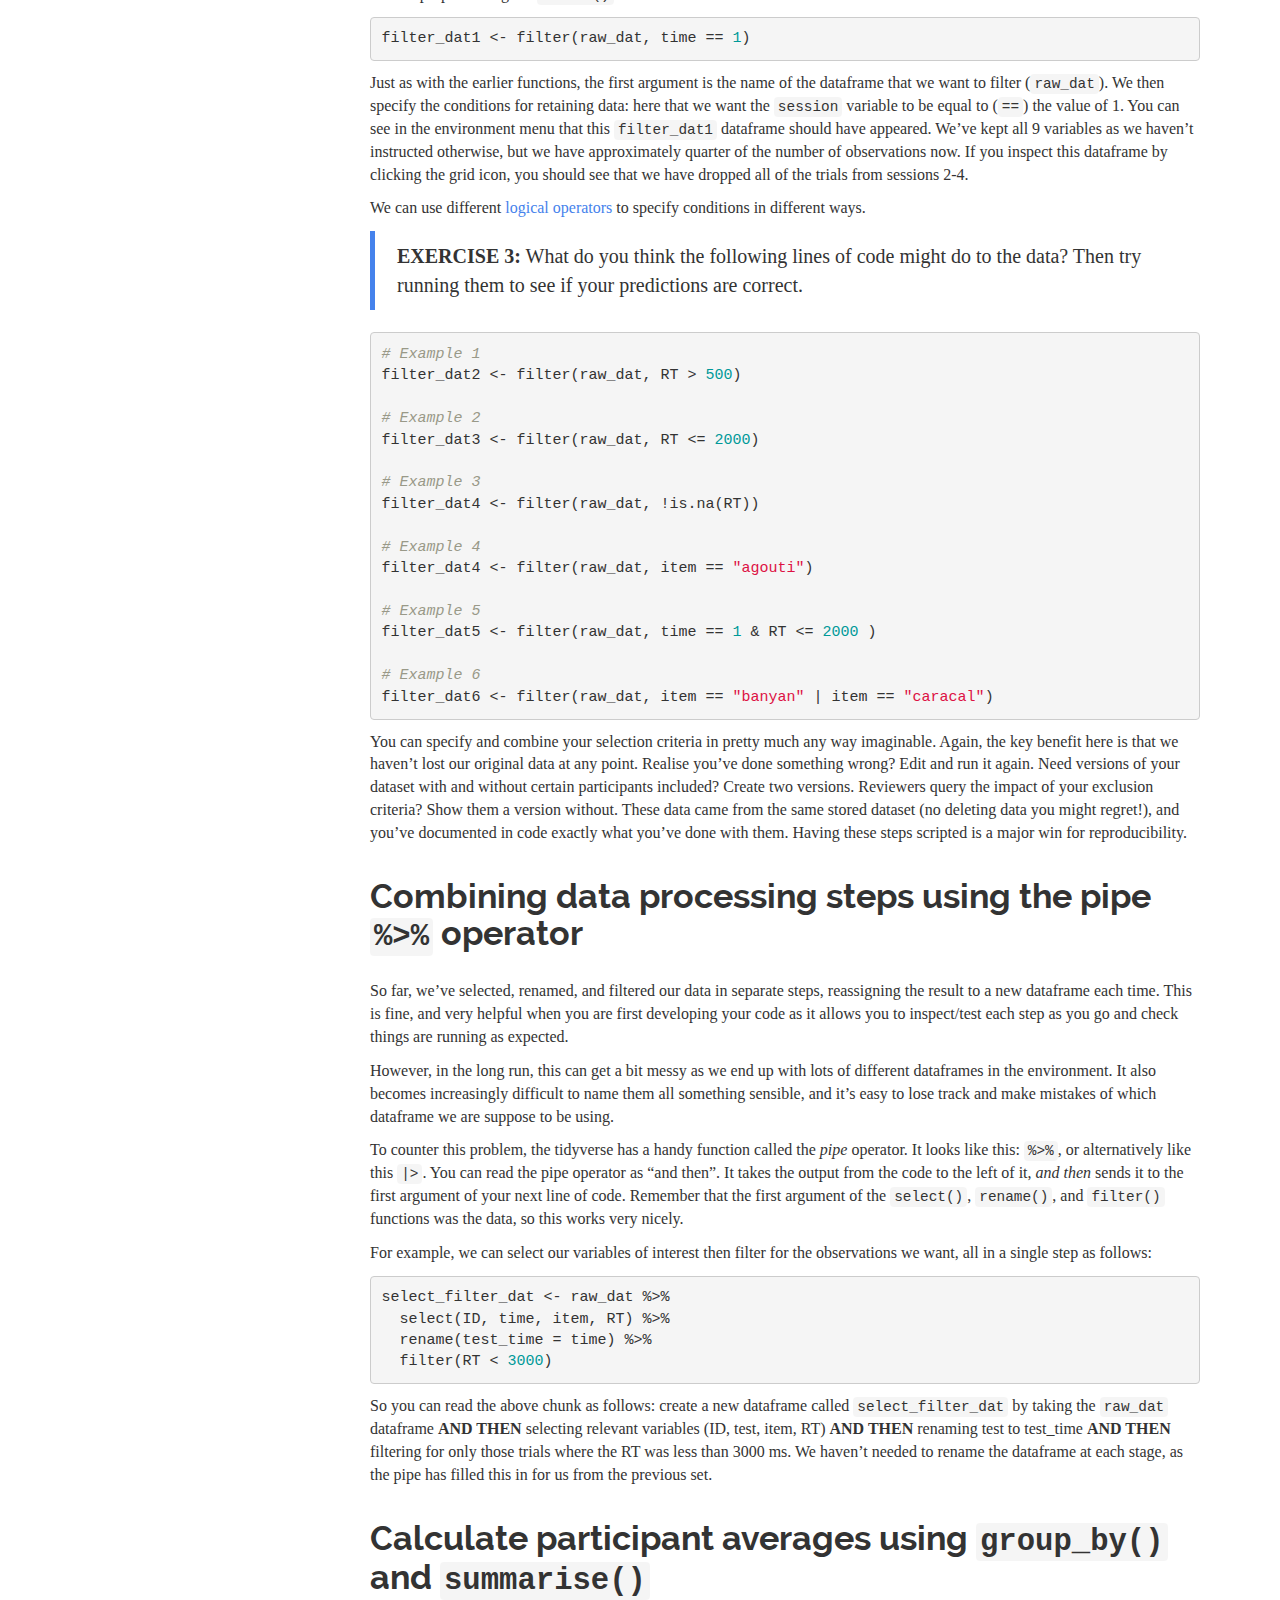
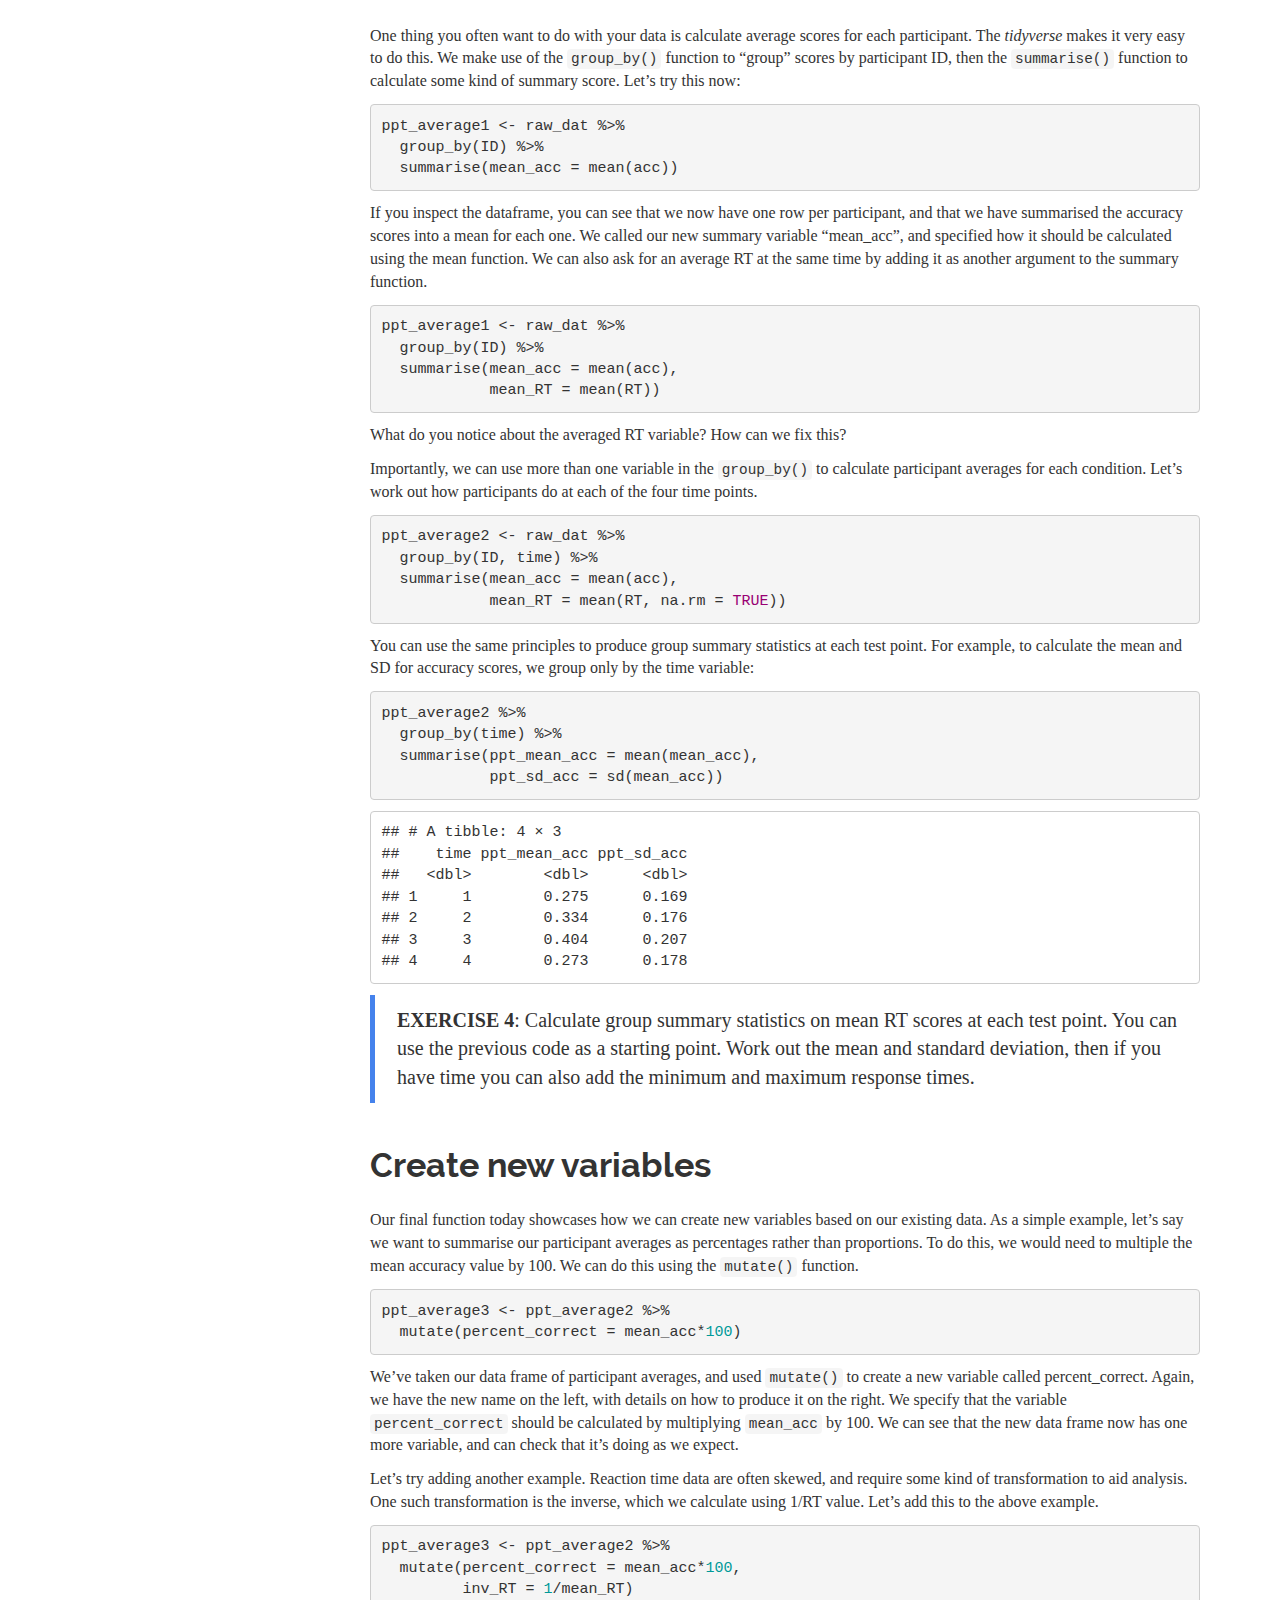
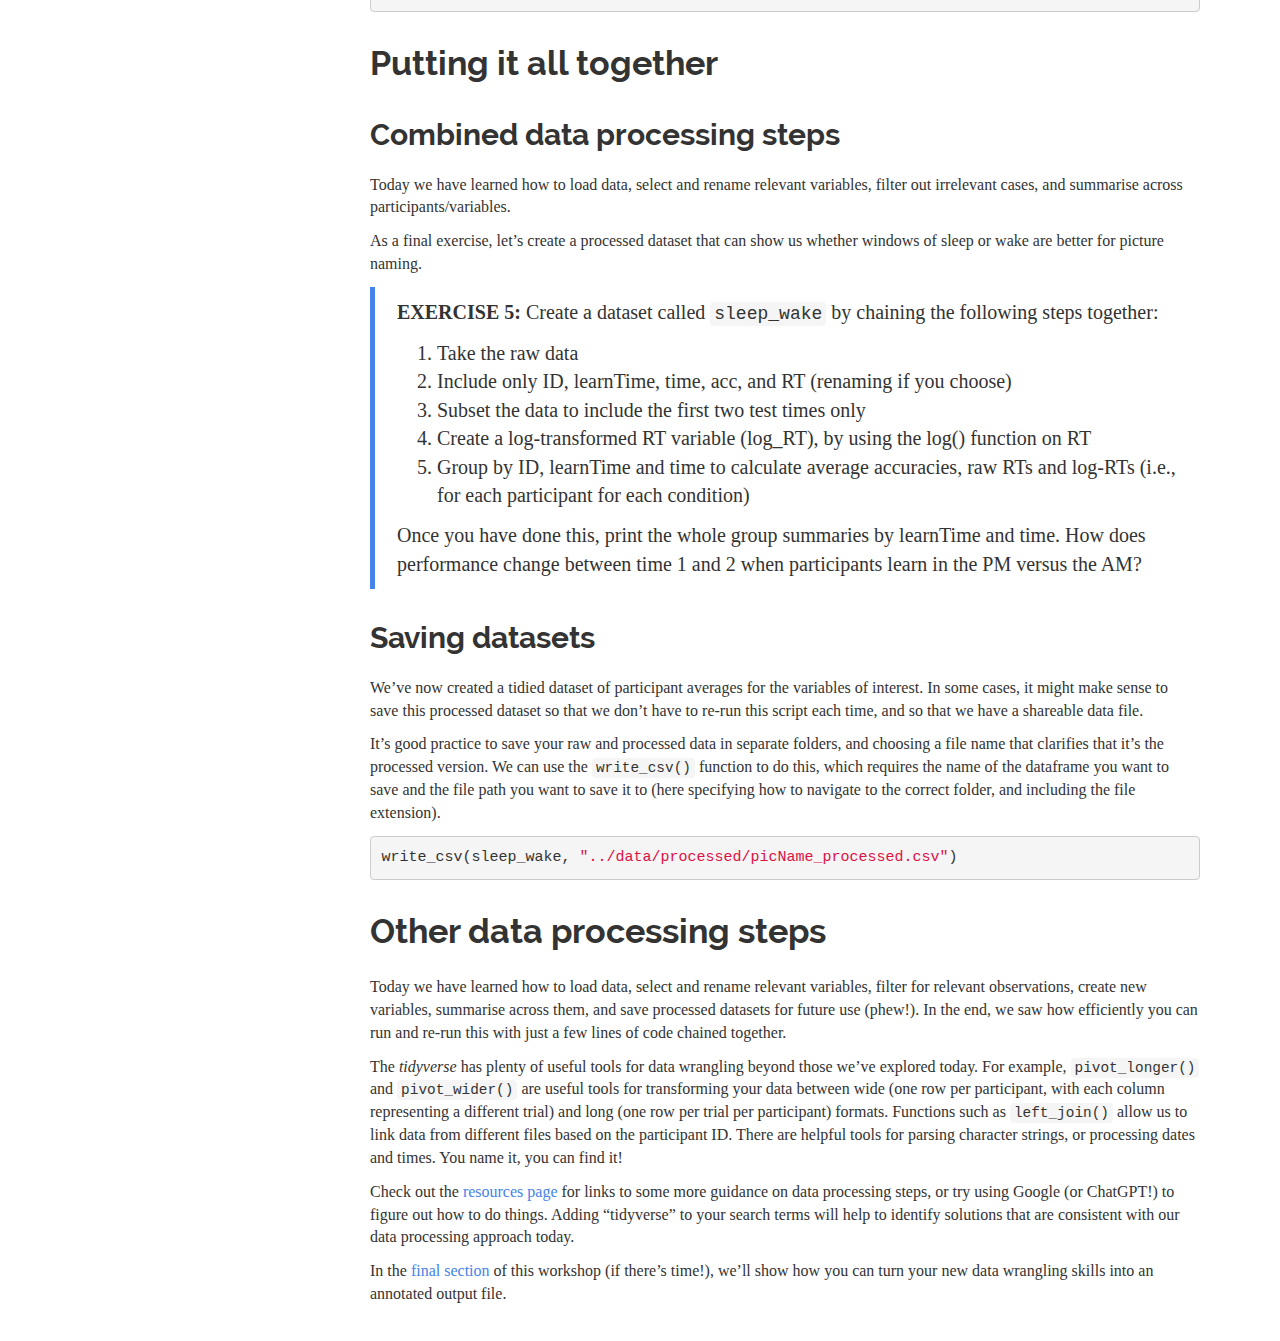
==== commit 081b96cc: "tweaks" ====
--- a/docs/data_wrangling.html
+++ b/docs/data_wrangling.html
@@ -404,14 +404,22 @@
 the first few rows.</p>
 <pre class="r"><code># Print summary of variables
 summary(raw_dat)</code></pre>
-<pre><code>##       ID               group               task                week        learnTime              time           item                acc               RT         
-##  Length:6602        Length:6602        Length:6602        Min.   :1.000   Length:6602        Min.   :1.000   Length:6602        Min.   :0.0000   Min.   :  481.3  
-##  Class :character   Class :character   Class :character   1st Qu.:1.000   Class :character   1st Qu.:2.000   Class :character   1st Qu.:0.0000   1st Qu.:  986.0  
-##  Mode  :character   Mode  :character   Mode  :character   Median :1.000   Mode  :character   Median :3.000   Mode  :character   Median :0.0000   Median : 1326.7  
-##                                                           Mean   :1.498                      Mean   :2.504                      Mean   :0.3211   Mean   : 1758.0  
-##                                                           3rd Qu.:2.000                      3rd Qu.:4.000                      3rd Qu.:1.0000   3rd Qu.: 1950.0  
-##                                                           Max.   :2.000                      Max.   :4.000                      Max.   :1.0000   Max.   :17656.5  
-##                                                                                                                                                  NA&#39;s   :4563</code></pre>
+<pre><code>##       ID               group               task                week        learnTime              time           item          
+##  Length:6602        Length:6602        Length:6602        Min.   :1.000   Length:6602        Min.   :1.000   Length:6602       
+##  Class :character   Class :character   Class :character   1st Qu.:1.000   Class :character   1st Qu.:2.000   Class :character  
+##  Mode  :character   Mode  :character   Mode  :character   Median :1.000   Mode  :character   Median :3.000   Mode  :character  
+##                                                           Mean   :1.498                      Mean   :2.504                     
+##                                                           3rd Qu.:2.000                      3rd Qu.:4.000                     
+##                                                           Max.   :2.000                      Max.   :4.000                     
+##                                                                                                                                
+##       acc               RT         
+##  Min.   :0.0000   Min.   :  481.3  
+##  1st Qu.:0.0000   1st Qu.:  986.0  
+##  Median :0.0000   Median : 1326.7  
+##  Mean   :0.3211   Mean   : 1758.0  
+##  3rd Qu.:1.0000   3rd Qu.: 1950.0  
+##  Max.   :1.0000   Max.   :17656.5  
+##                   NA&#39;s   :4563</code></pre>
 <pre class="r"><code># Print first rows of dataset 
 head(raw_dat)</code></pre>
 <pre><code>## # A tibble: 6 × 9
@@ -529,8 +537,8 @@
 
 # Check 
 names(rename_dat1)</code></pre>
-<pre><code>## [1] &quot;ppt_ID&quot;                &quot;read_group&quot;            &quot;exp_task&quot;              &quot;counterbalanced_order&quot; &quot;encode_time&quot;           &quot;test_time&quot;             &quot;word&quot;                 
-## [8] &quot;correct&quot;               &quot;rt&quot;</code></pre>
+<pre><code>## [1] &quot;ppt_ID&quot;                &quot;read_group&quot;            &quot;exp_task&quot;              &quot;counterbalanced_order&quot; &quot;encode_time&quot;          
+## [6] &quot;test_time&quot;             &quot;word&quot;                  &quot;correct&quot;               &quot;rt&quot;</code></pre>
 <p>There are a few rules for creating column names! The main one is that
 names cannot include spaces (<em>NB: if your loaded data file
 <strong>does</strong> include spaces in column names, you will need to
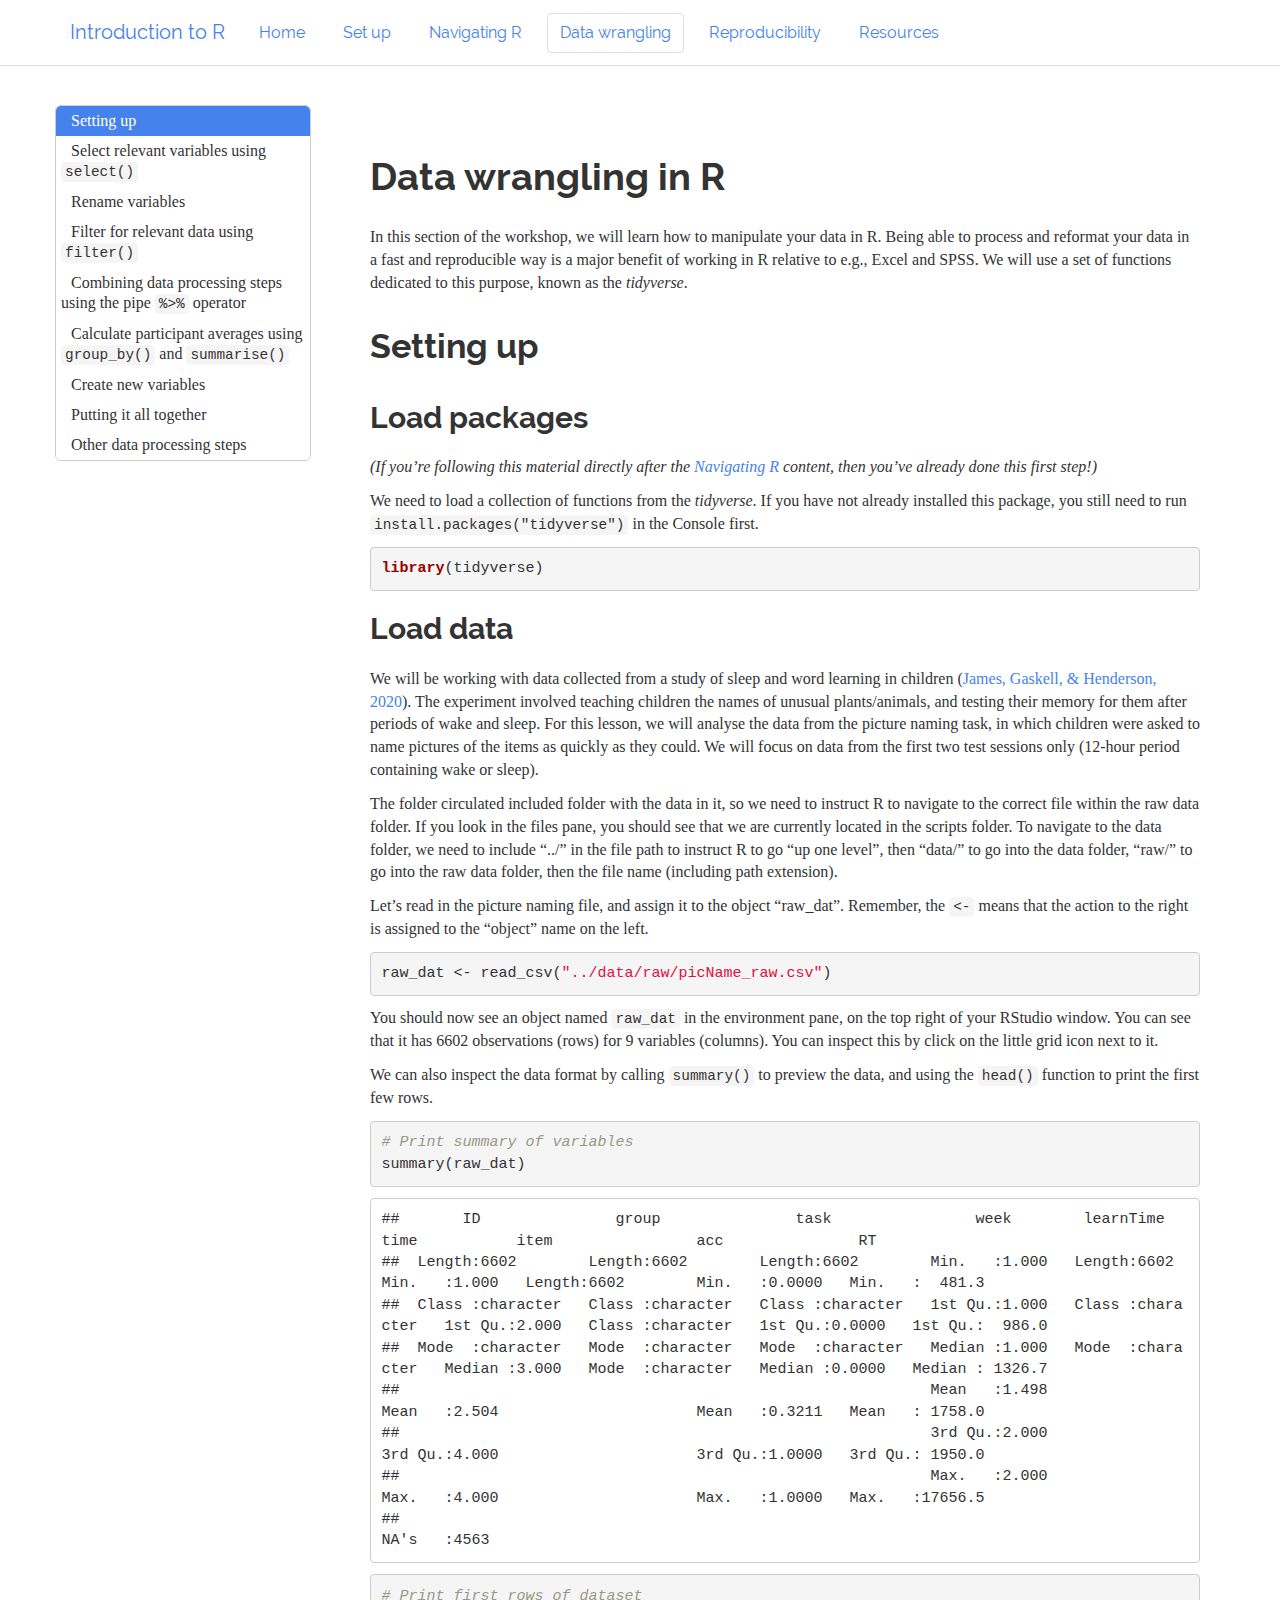
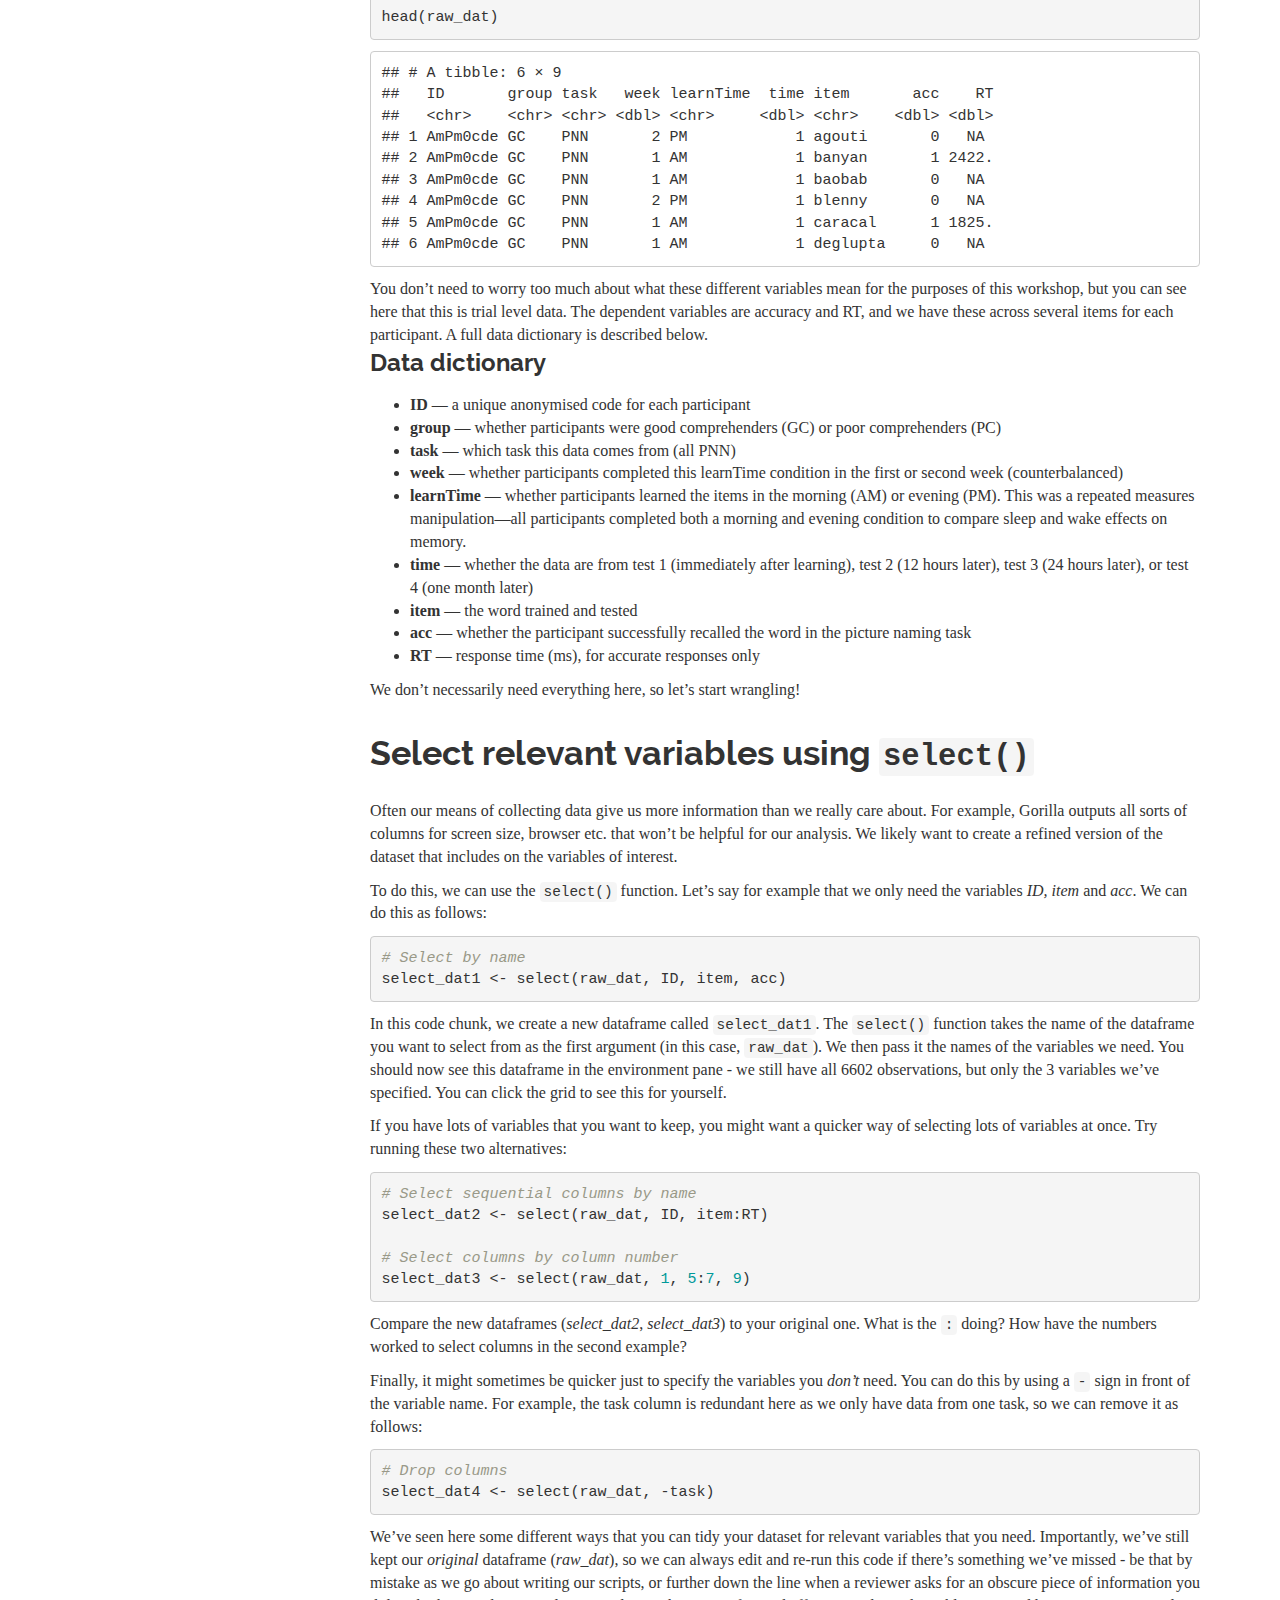
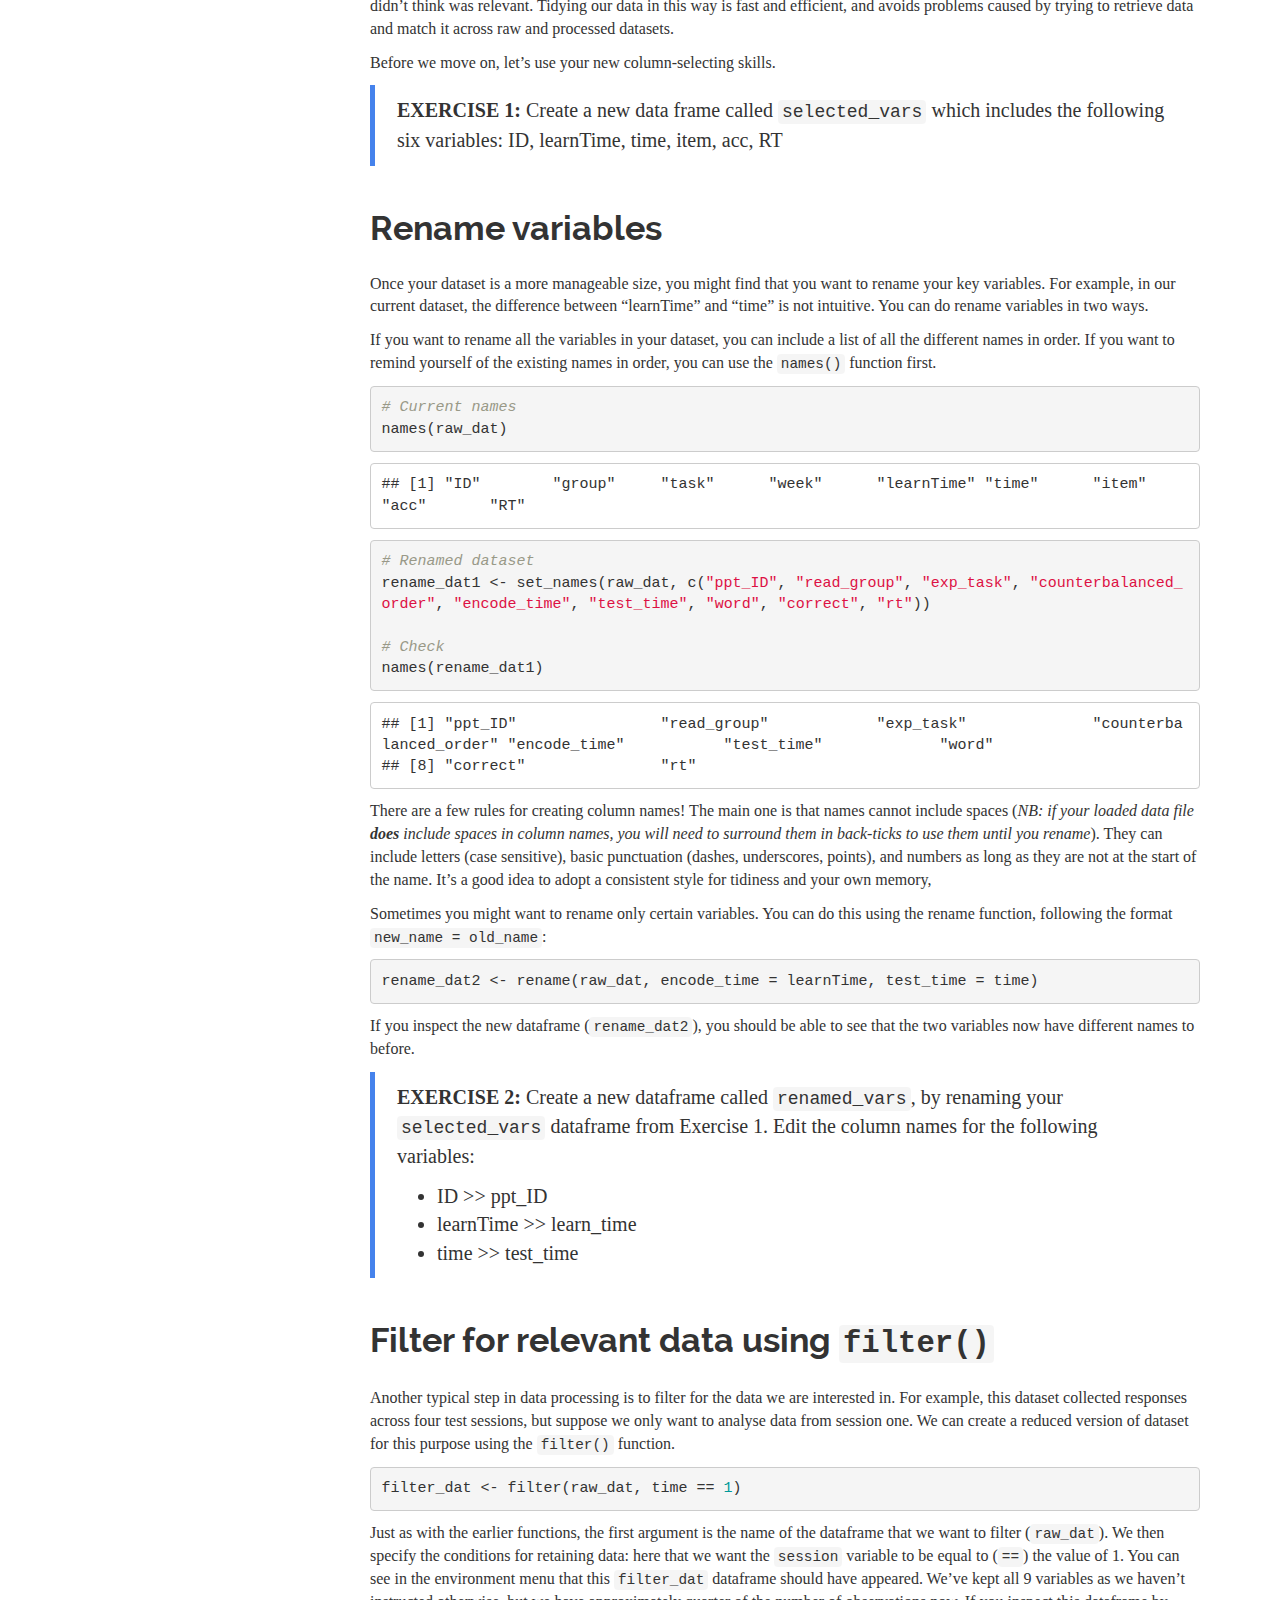
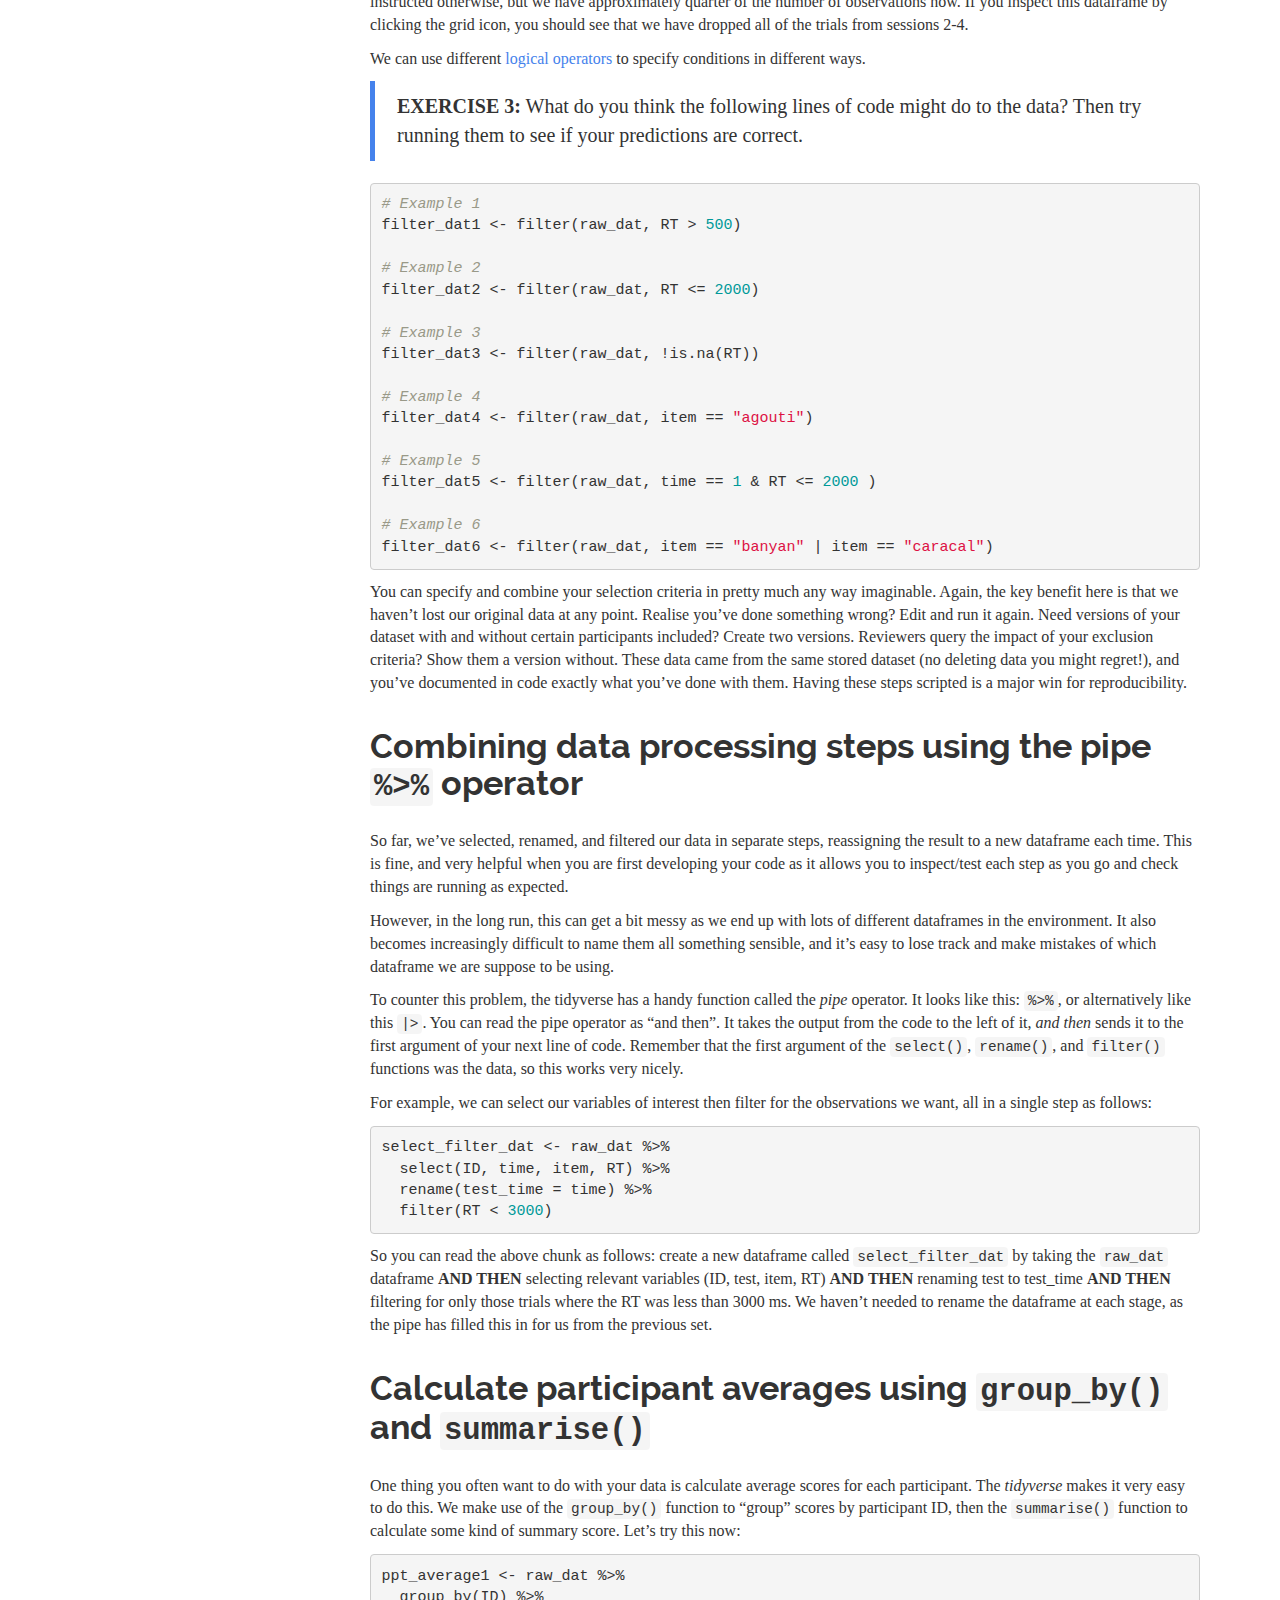
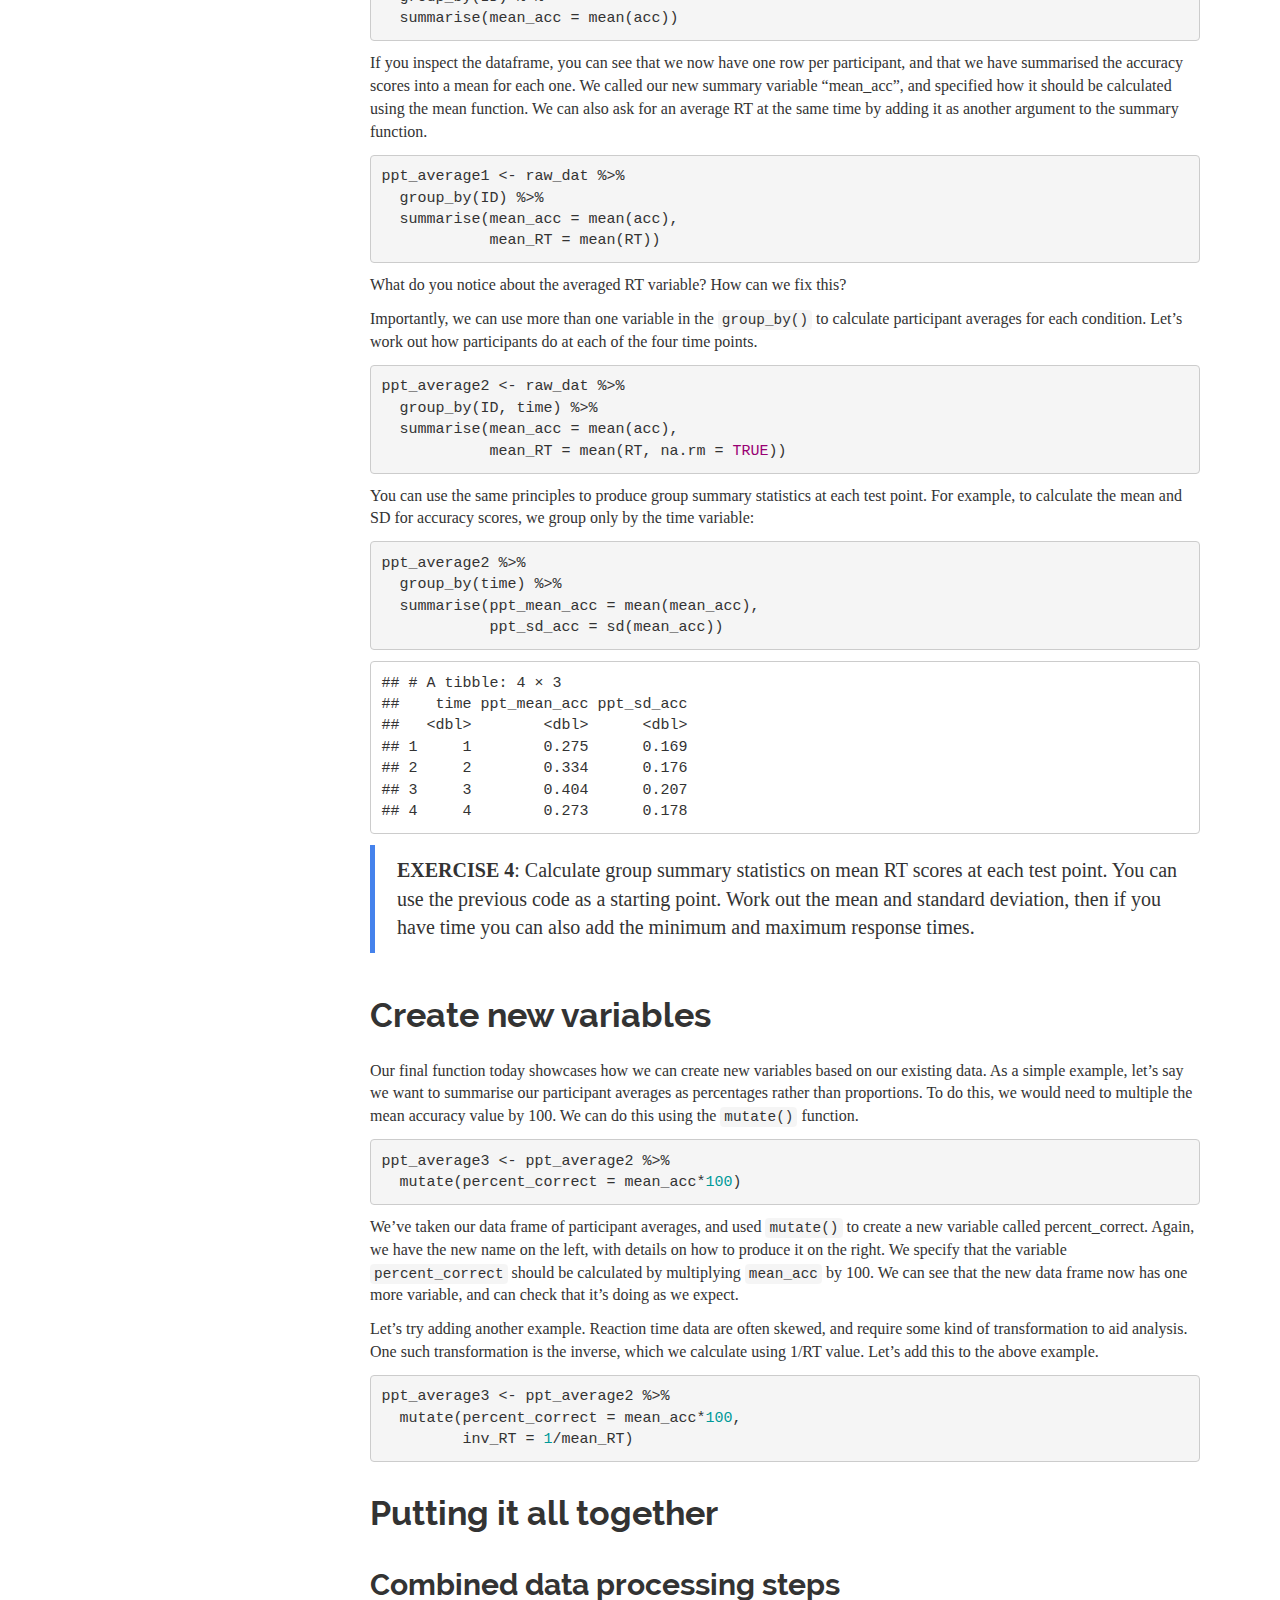
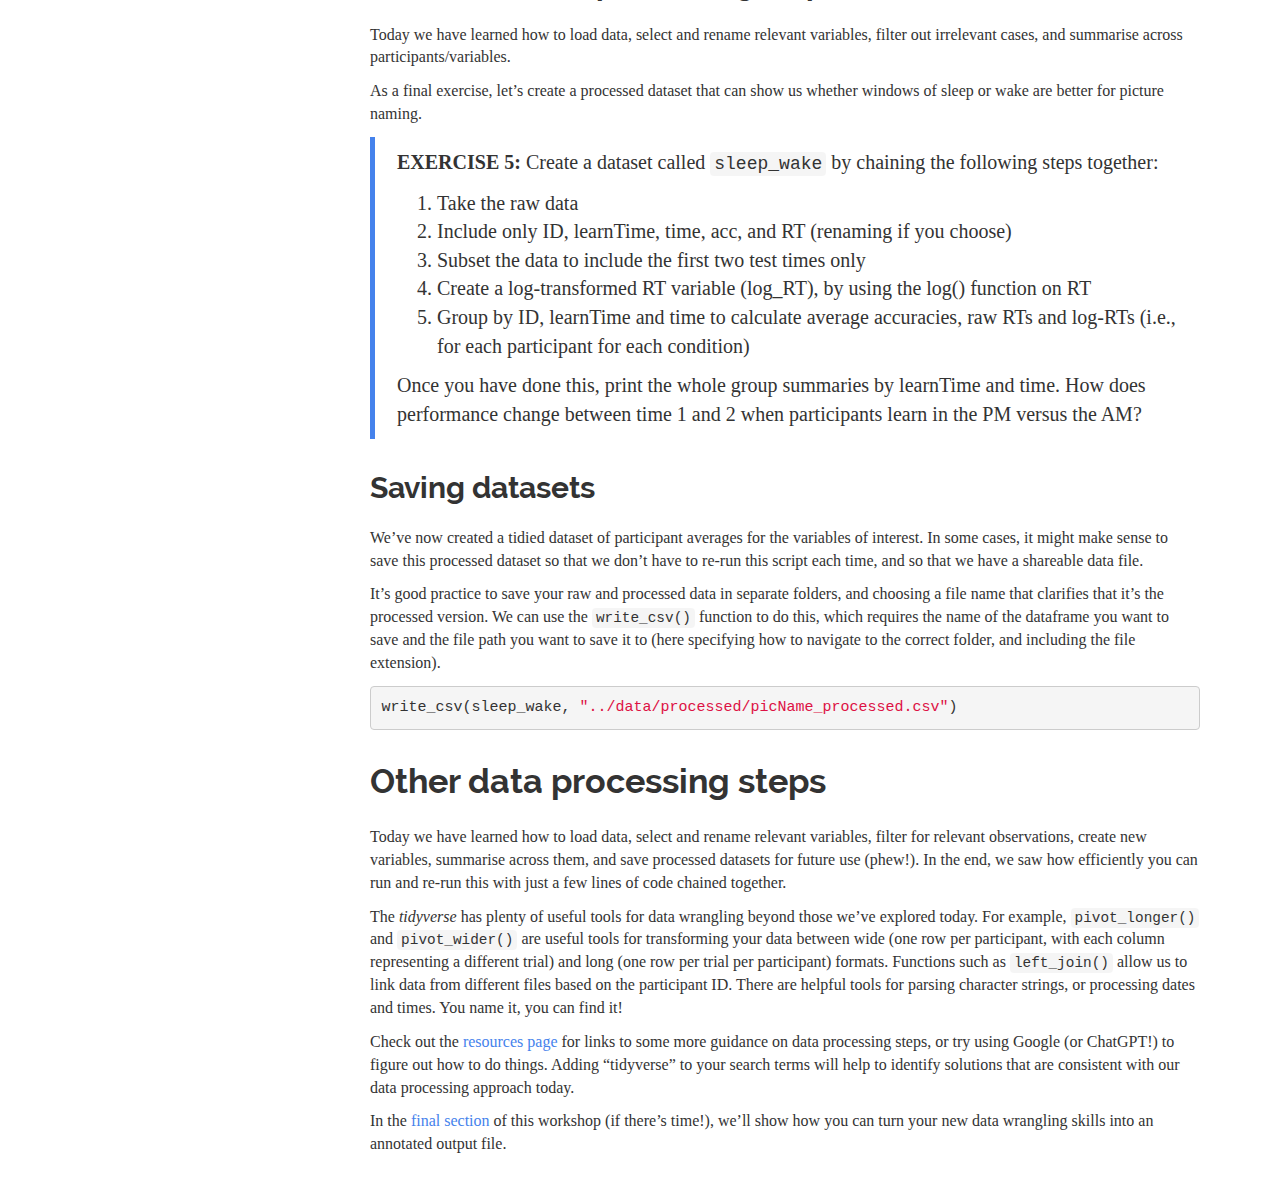
==== commit e8898f40: "edited filter example names" ====
--- a/docs/data_wrangling.html
+++ b/docs/data_wrangling.html
@@ -404,22 +404,14 @@
 the first few rows.</p>
 <pre class="r"><code># Print summary of variables
 summary(raw_dat)</code></pre>
-<pre><code>##       ID               group               task                week        learnTime              time           item          
-##  Length:6602        Length:6602        Length:6602        Min.   :1.000   Length:6602        Min.   :1.000   Length:6602       
-##  Class :character   Class :character   Class :character   1st Qu.:1.000   Class :character   1st Qu.:2.000   Class :character  
-##  Mode  :character   Mode  :character   Mode  :character   Median :1.000   Mode  :character   Median :3.000   Mode  :character  
-##                                                           Mean   :1.498                      Mean   :2.504                     
-##                                                           3rd Qu.:2.000                      3rd Qu.:4.000                     
-##                                                           Max.   :2.000                      Max.   :4.000                     
-##                                                                                                                                
-##       acc               RT         
-##  Min.   :0.0000   Min.   :  481.3  
-##  1st Qu.:0.0000   1st Qu.:  986.0  
-##  Median :0.0000   Median : 1326.7  
-##  Mean   :0.3211   Mean   : 1758.0  
-##  3rd Qu.:1.0000   3rd Qu.: 1950.0  
-##  Max.   :1.0000   Max.   :17656.5  
-##                   NA&#39;s   :4563</code></pre>
+<pre><code>##       ID               group               task                week        learnTime              time           item                acc               RT         
+##  Length:6602        Length:6602        Length:6602        Min.   :1.000   Length:6602        Min.   :1.000   Length:6602        Min.   :0.0000   Min.   :  481.3  
+##  Class :character   Class :character   Class :character   1st Qu.:1.000   Class :character   1st Qu.:2.000   Class :character   1st Qu.:0.0000   1st Qu.:  986.0  
+##  Mode  :character   Mode  :character   Mode  :character   Median :1.000   Mode  :character   Median :3.000   Mode  :character   Median :0.0000   Median : 1326.7  
+##                                                           Mean   :1.498                      Mean   :2.504                      Mean   :0.3211   Mean   : 1758.0  
+##                                                           3rd Qu.:2.000                      3rd Qu.:4.000                      3rd Qu.:1.0000   3rd Qu.: 1950.0  
+##                                                           Max.   :2.000                      Max.   :4.000                      Max.   :1.0000   Max.   :17656.5  
+##                                                                                                                                                  NA&#39;s   :4563</code></pre>
 <pre class="r"><code># Print first rows of dataset 
 head(raw_dat)</code></pre>
 <pre><code>## # A tibble: 6 × 9
@@ -537,8 +529,8 @@
 
 # Check 
 names(rename_dat1)</code></pre>
-<pre><code>## [1] &quot;ppt_ID&quot;                &quot;read_group&quot;            &quot;exp_task&quot;              &quot;counterbalanced_order&quot; &quot;encode_time&quot;          
-## [6] &quot;test_time&quot;             &quot;word&quot;                  &quot;correct&quot;               &quot;rt&quot;</code></pre>
+<pre><code>## [1] &quot;ppt_ID&quot;                &quot;read_group&quot;            &quot;exp_task&quot;              &quot;counterbalanced_order&quot; &quot;encode_time&quot;           &quot;test_time&quot;             &quot;word&quot;                 
+## [8] &quot;correct&quot;               &quot;rt&quot;</code></pre>
 <p>There are a few rules for creating column names! The main one is that
 names cannot include spaces (<em>NB: if your loaded data file
 <strong>does</strong> include spaces in column names, you will need to
@@ -573,17 +565,17 @@
 four test sessions, but suppose we only want to analyse data from
 session one. We can create a reduced version of dataset for this purpose
 using the <code>filter()</code> function.</p>
-<pre class="r"><code>filter_dat1 &lt;- filter(raw_dat, time == 1)</code></pre>
+<pre class="r"><code>filter_dat &lt;- filter(raw_dat, time == 1)</code></pre>
 <p>Just as with the earlier functions, the first argument is the name of
 the dataframe that we want to filter (<code>raw_dat</code>). We then
 specify the conditions for retaining data: here that we want the
 <code>session</code> variable to be equal to (<code>==</code>) the value
 of 1. You can see in the environment menu that this
-<code>filter_dat1</code> dataframe should have appeared. We’ve kept all
-9 variables as we haven’t instructed otherwise, but we have
-approximately quarter of the number of observations now. If you inspect
-this dataframe by clicking the grid icon, you should see that we have
-dropped all of the trials from sessions 2-4.</p>
+<code>filter_dat</code> dataframe should have appeared. We’ve kept all 9
+variables as we haven’t instructed otherwise, but we have approximately
+quarter of the number of observations now. If you inspect this dataframe
+by clicking the grid icon, you should see that we have dropped all of
+the trials from sessions 2-4.</p>
 <p>We can use different <a
 href="https://bookdown.org/rwnahhas/IntroToR/logical.html">logical
 operators</a> to specify conditions in different ways.</p>
@@ -593,13 +585,13 @@
 predictions are correct.</p>
 </blockquote>
 <pre class="r"><code># Example 1
-filter_dat2 &lt;- filter(raw_dat, RT &gt; 500)
+filter_dat1 &lt;- filter(raw_dat, RT &gt; 500)
 
 # Example 2
-filter_dat3 &lt;- filter(raw_dat, RT &lt;= 2000)
+filter_dat2 &lt;- filter(raw_dat, RT &lt;= 2000)
 
 # Example 3
-filter_dat4 &lt;- filter(raw_dat, !is.na(RT))
+filter_dat3 &lt;- filter(raw_dat, !is.na(RT))
 
 # Example 4
 filter_dat4 &lt;- filter(raw_dat, item == &quot;agouti&quot;)
